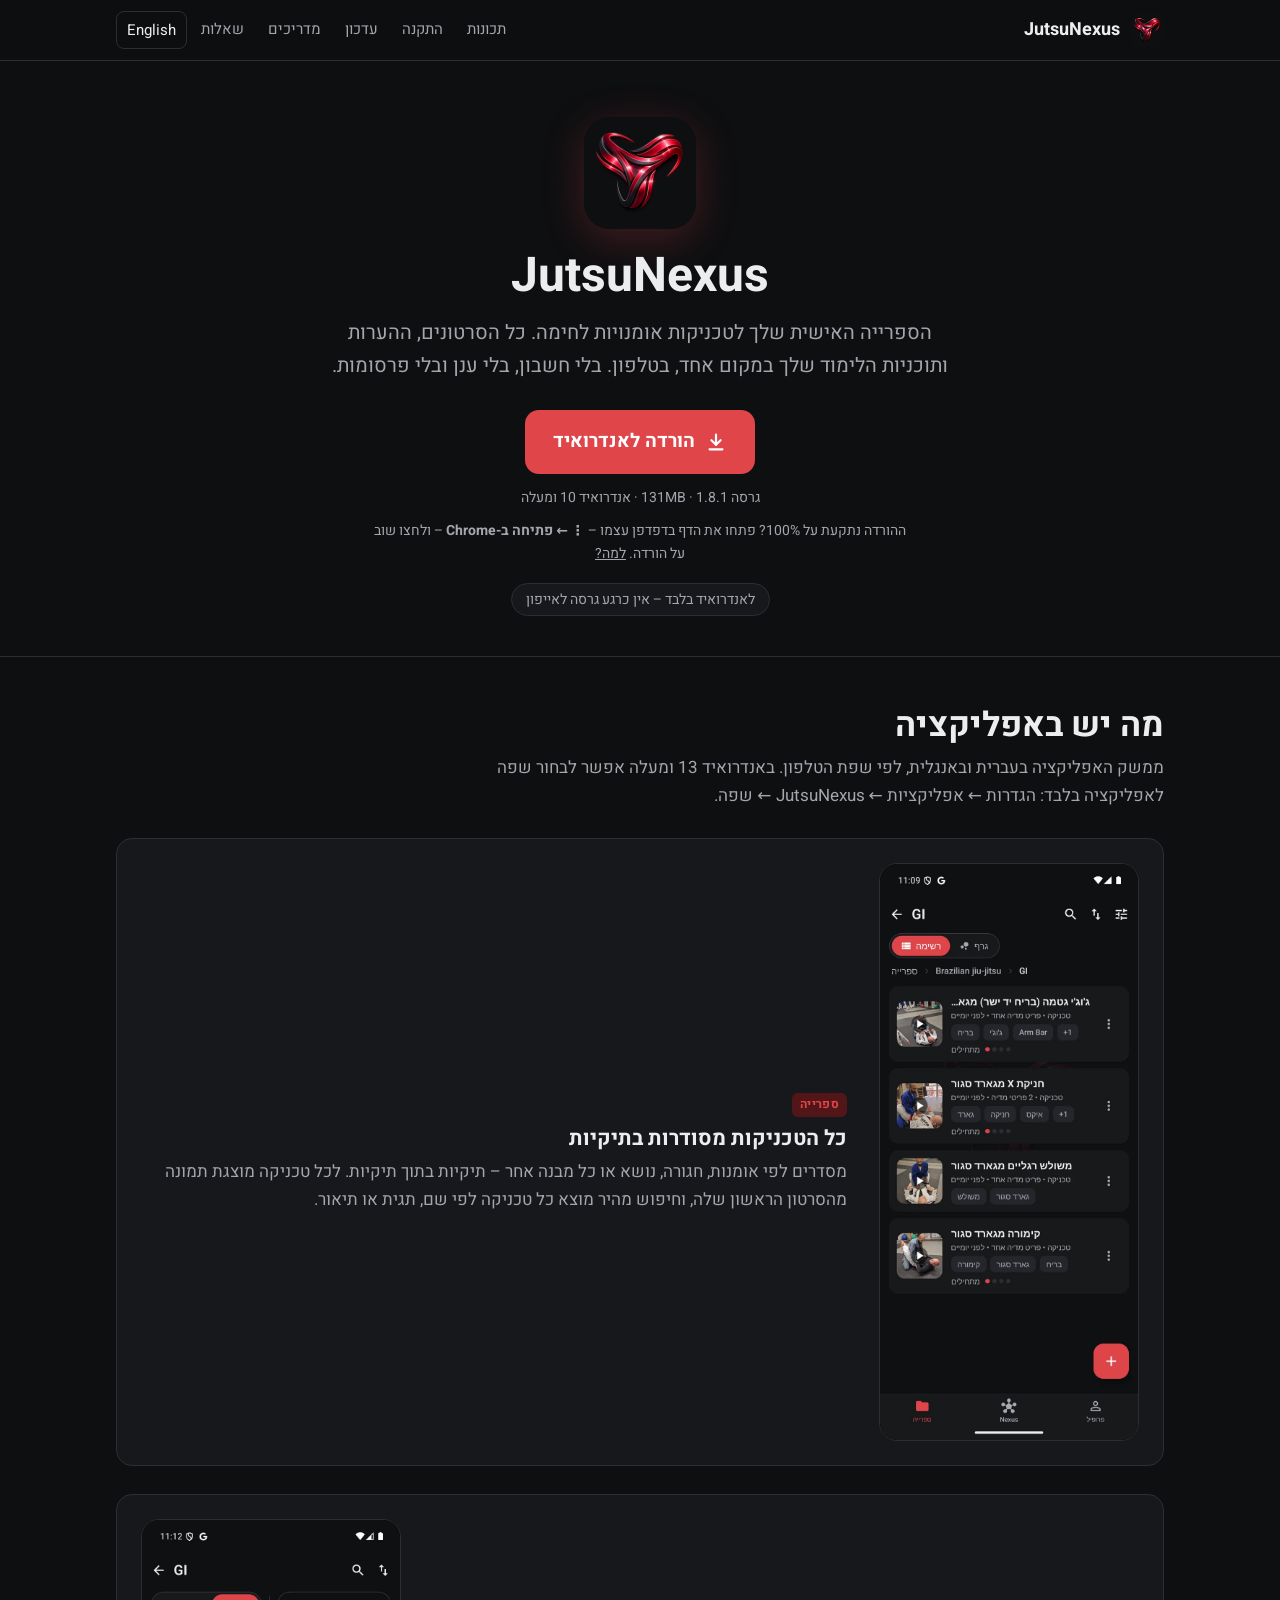
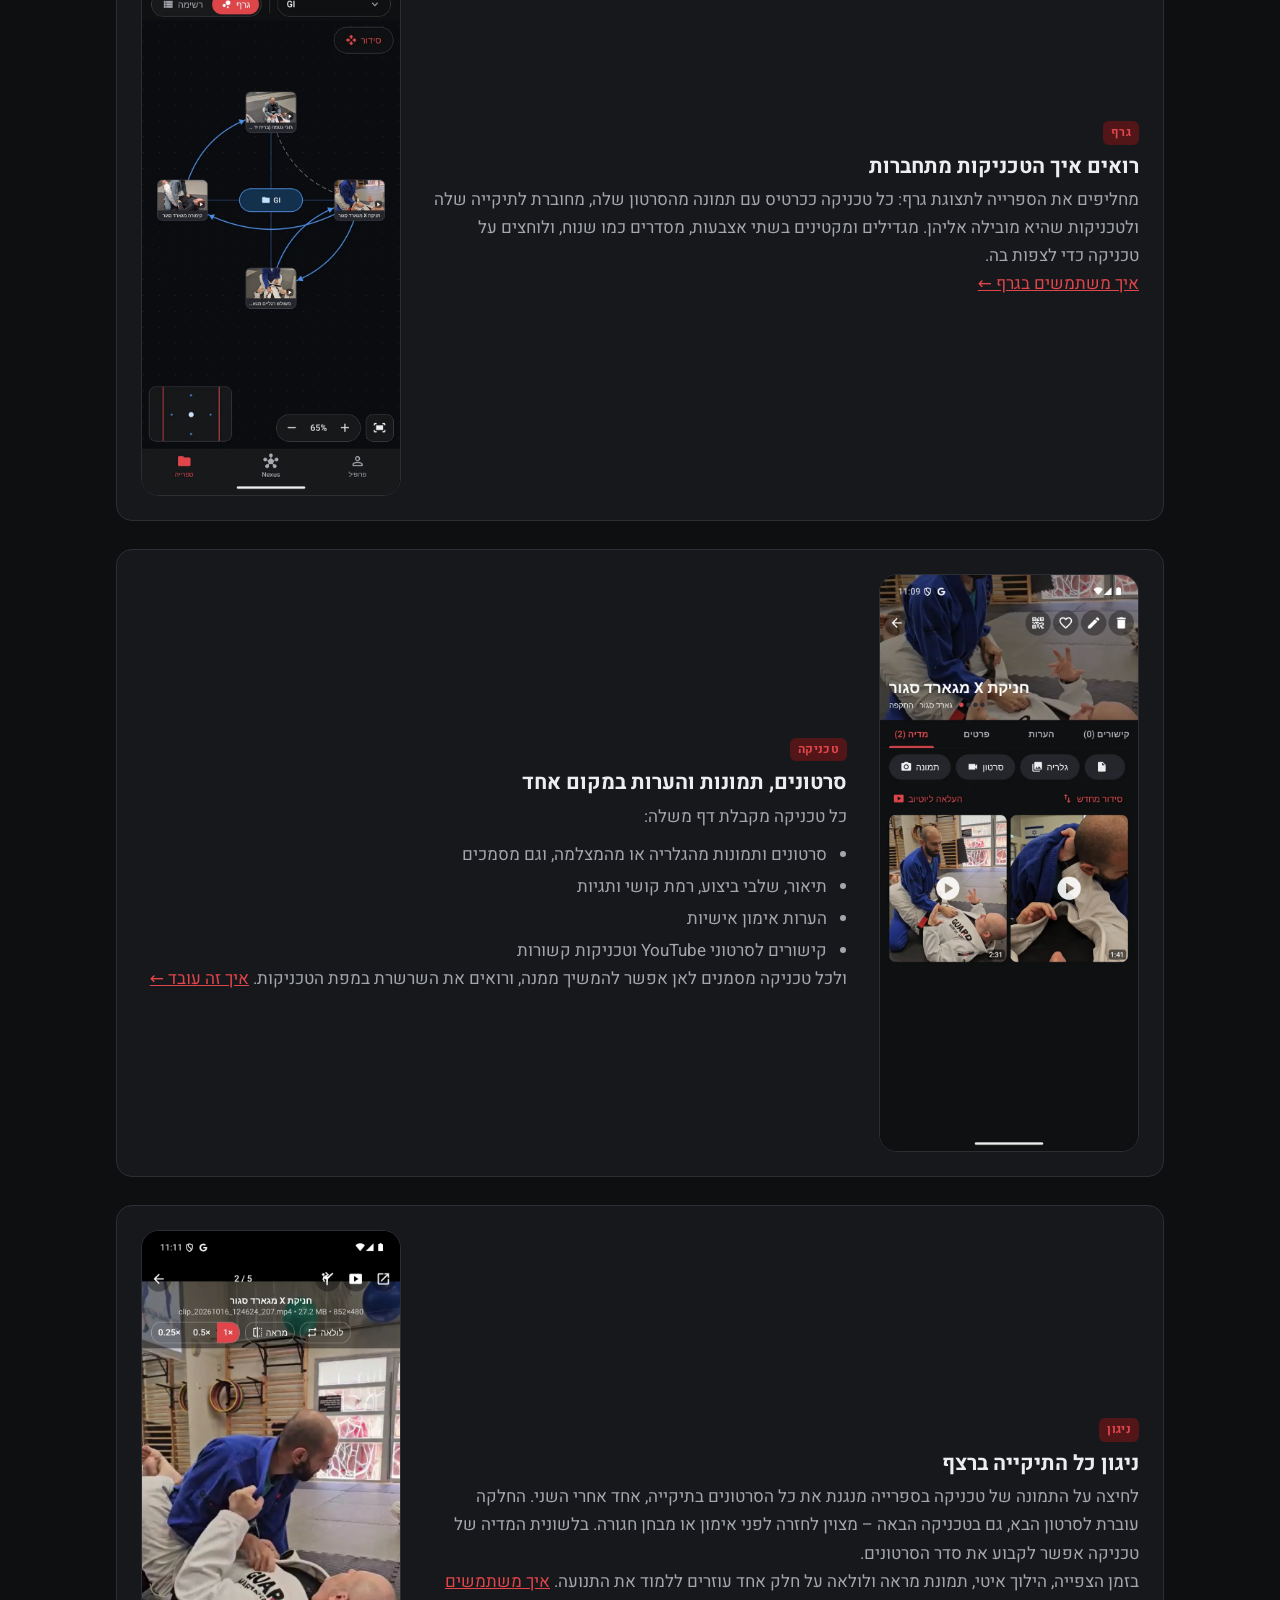
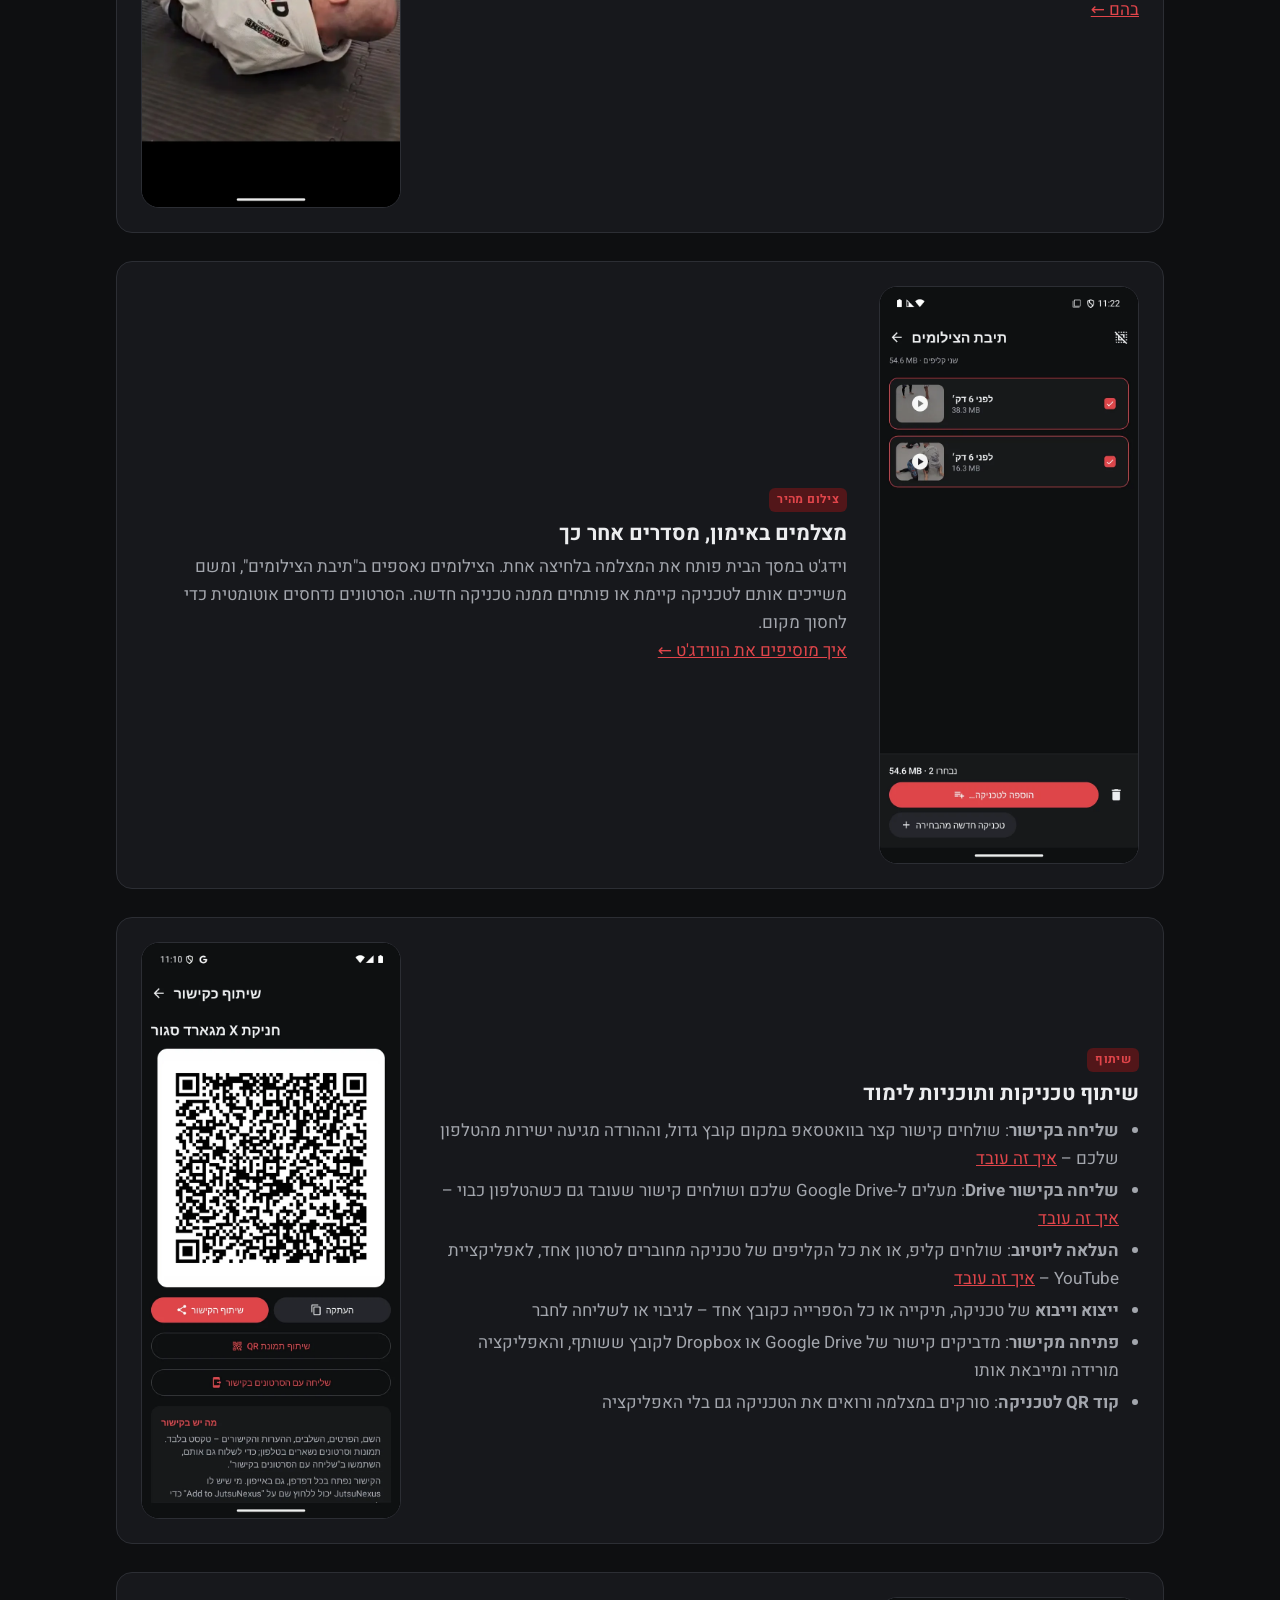
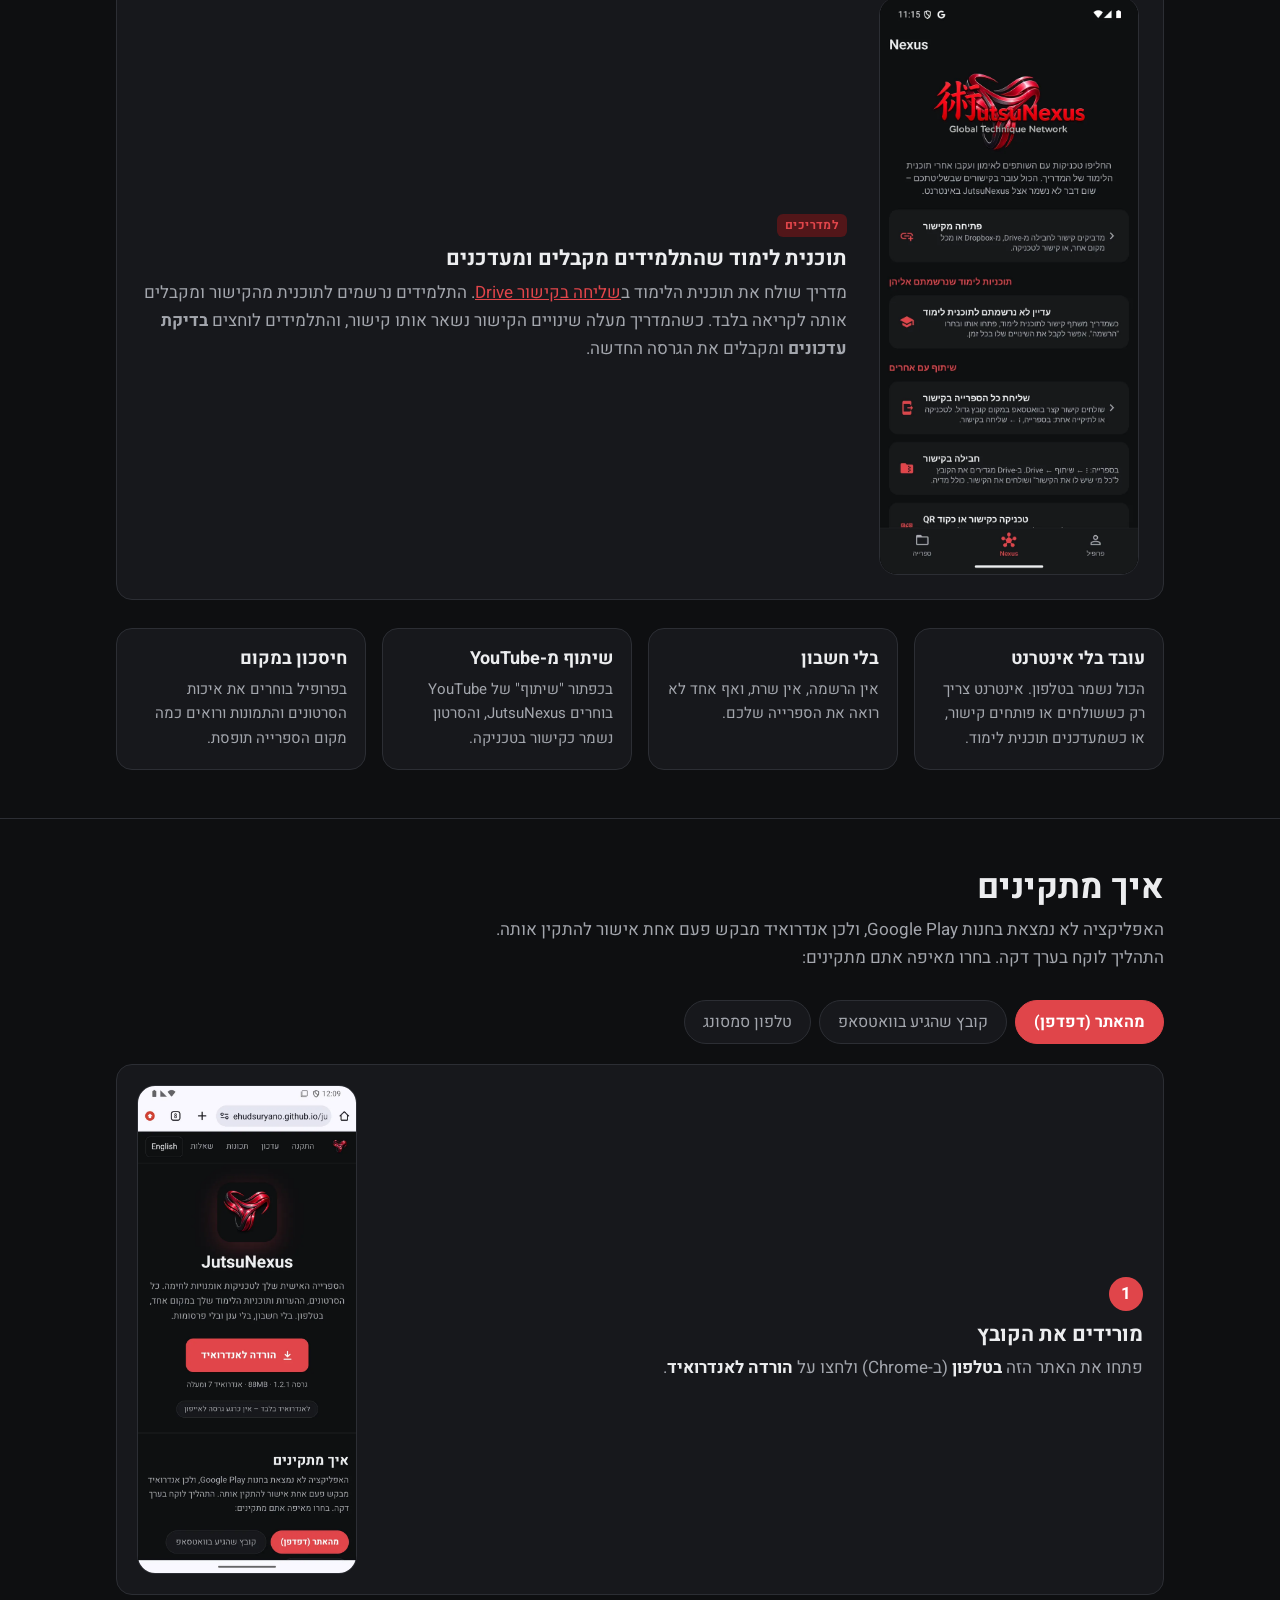
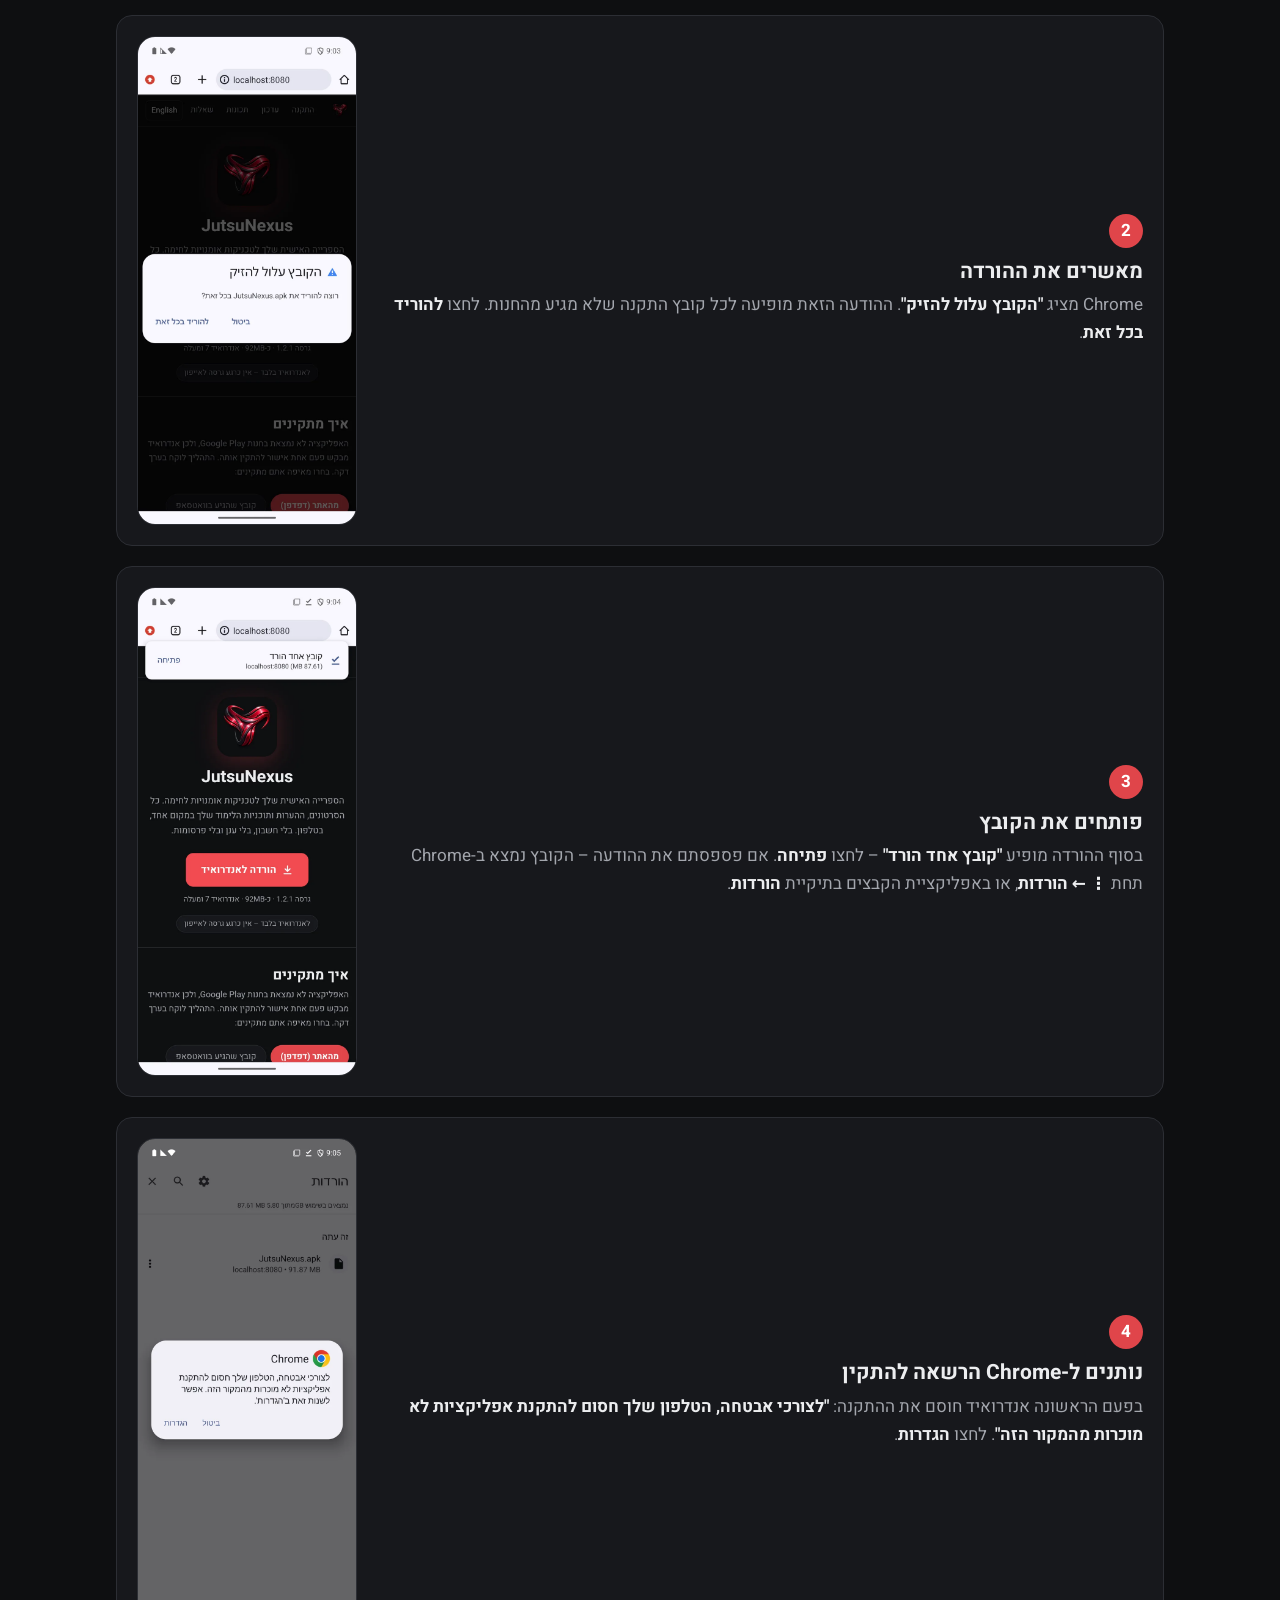
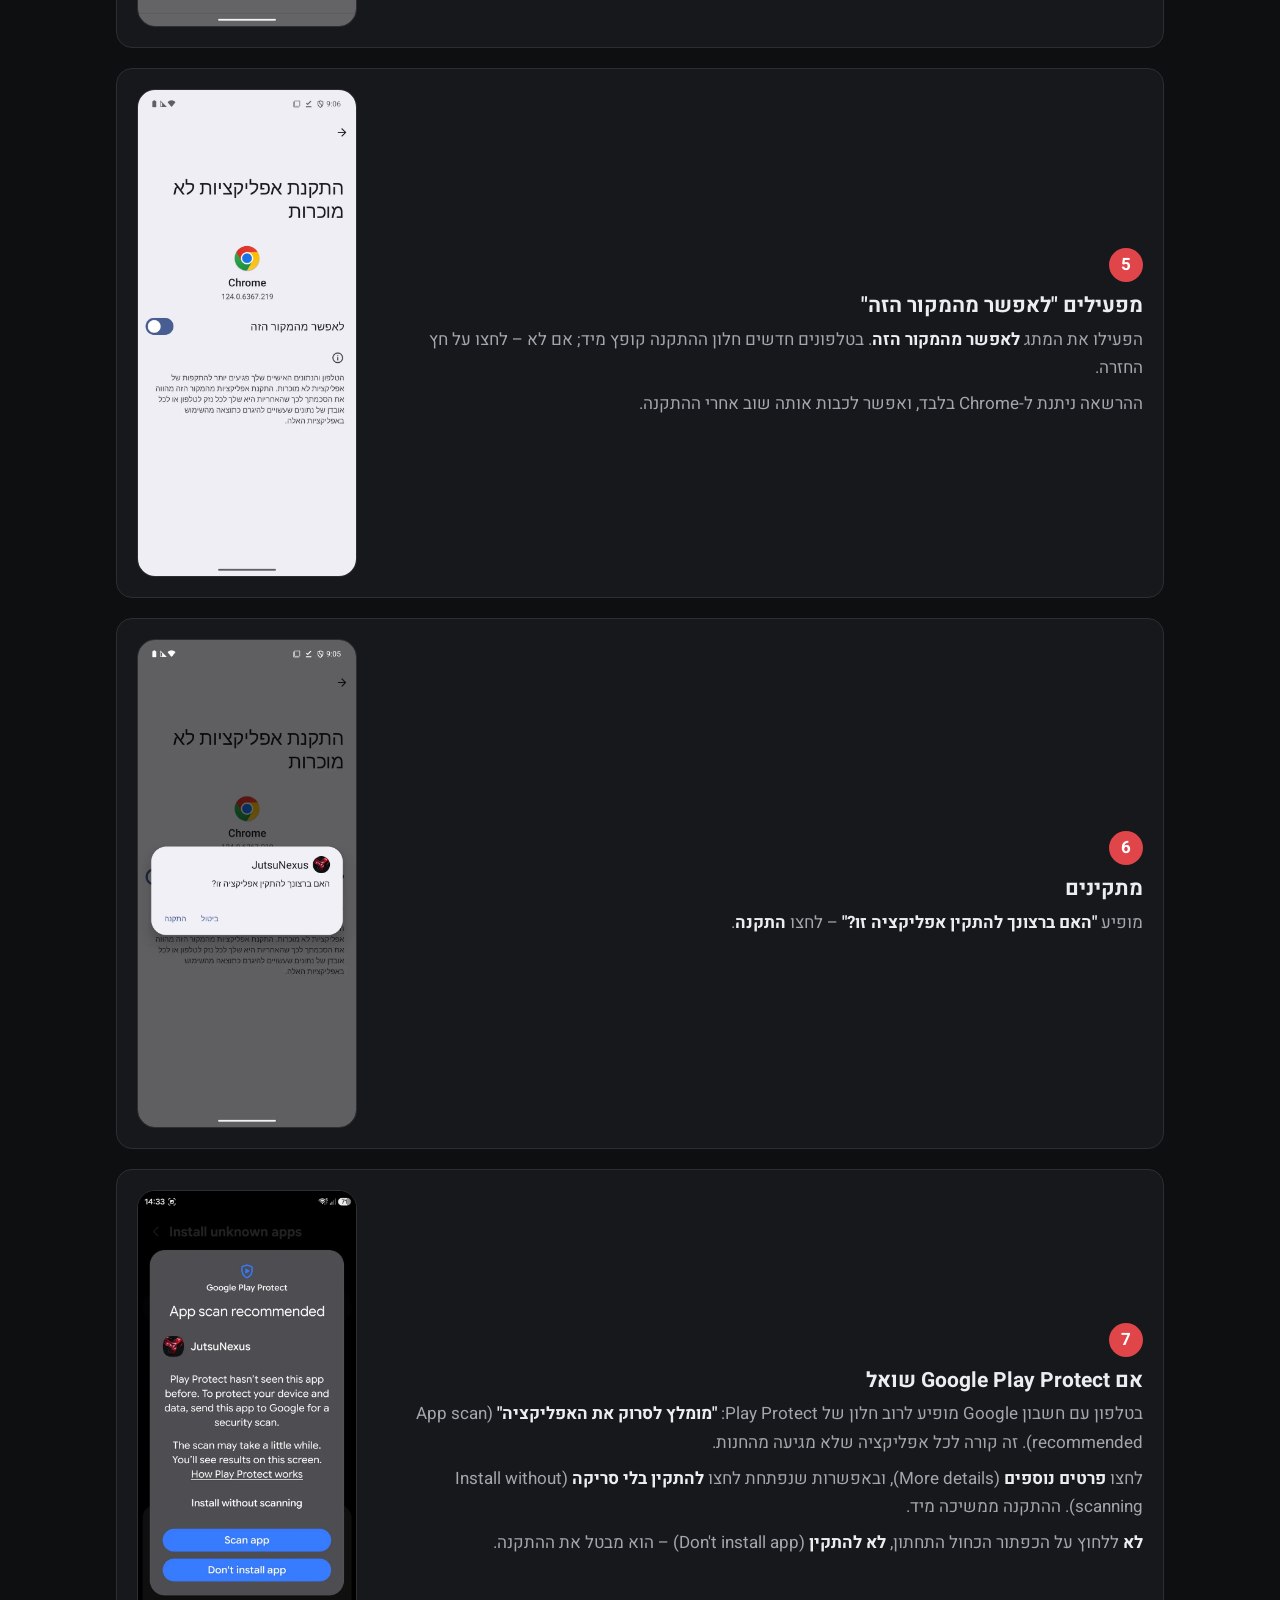
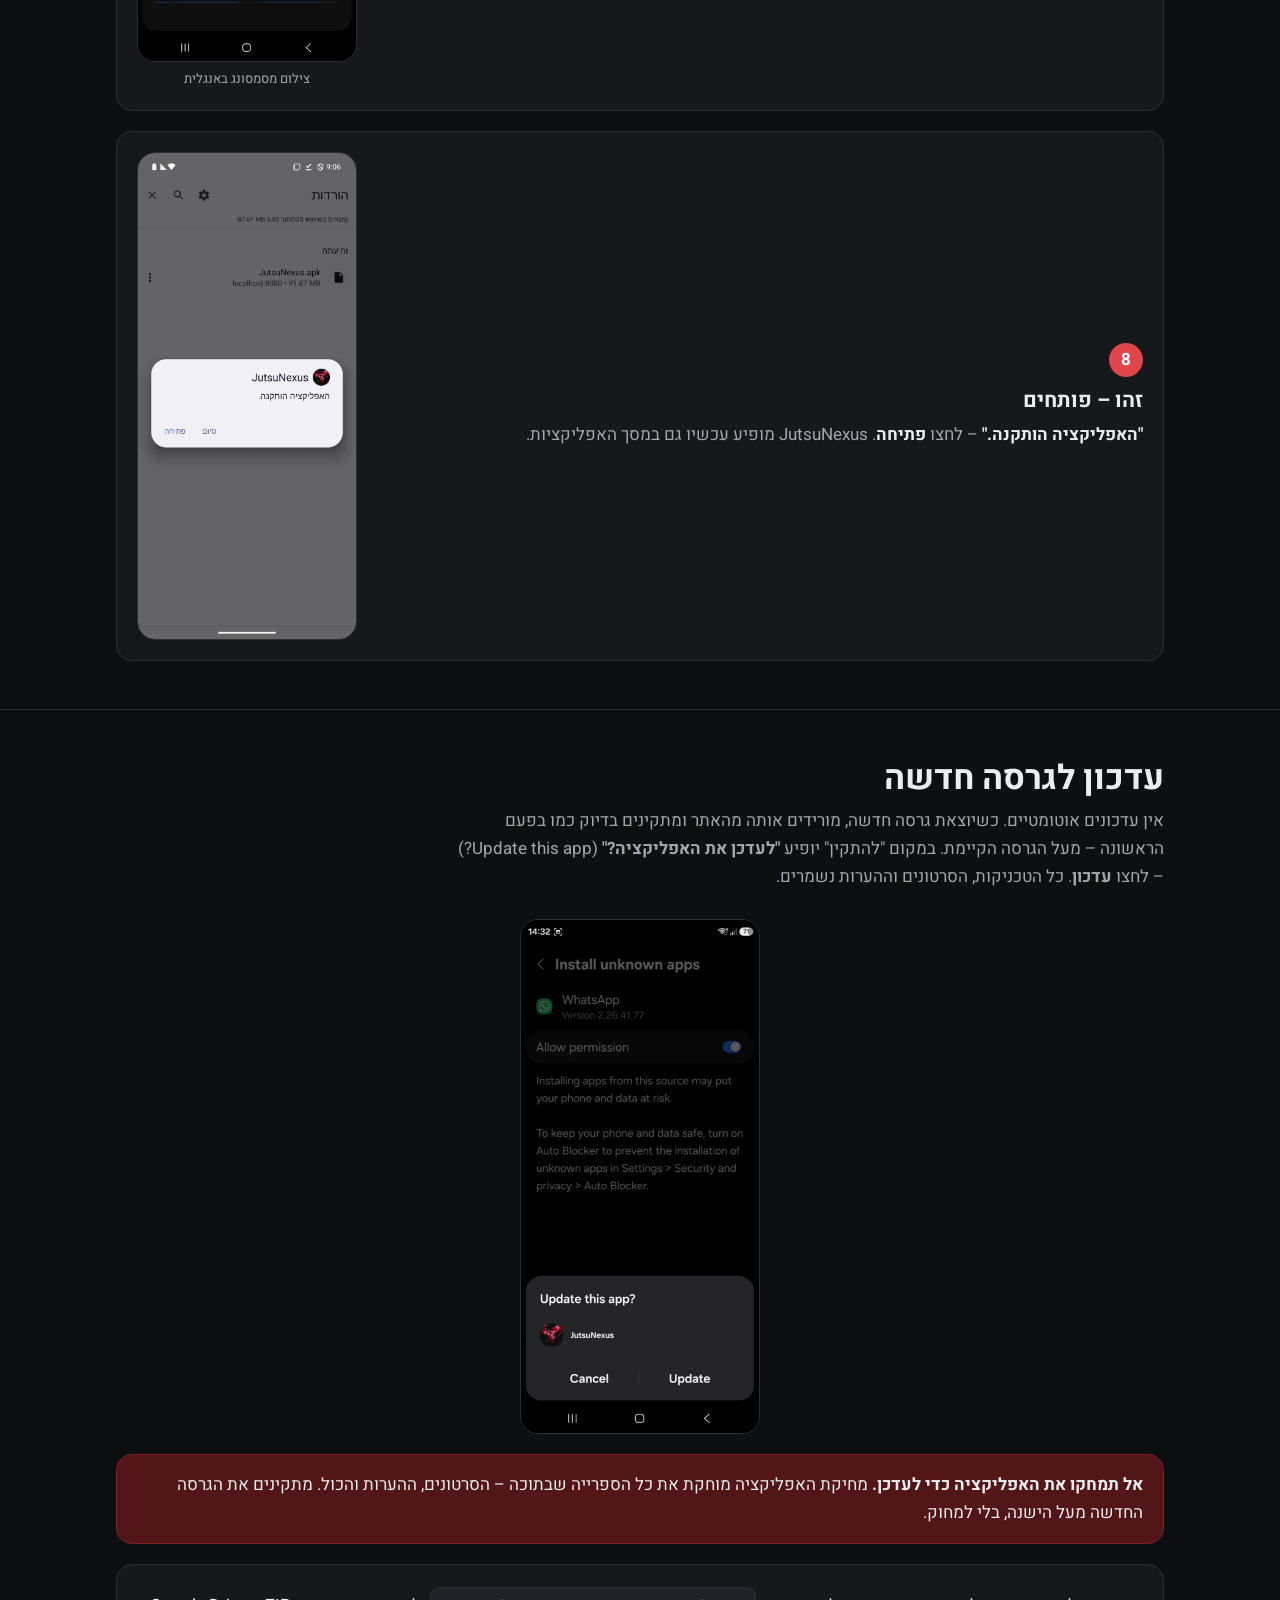
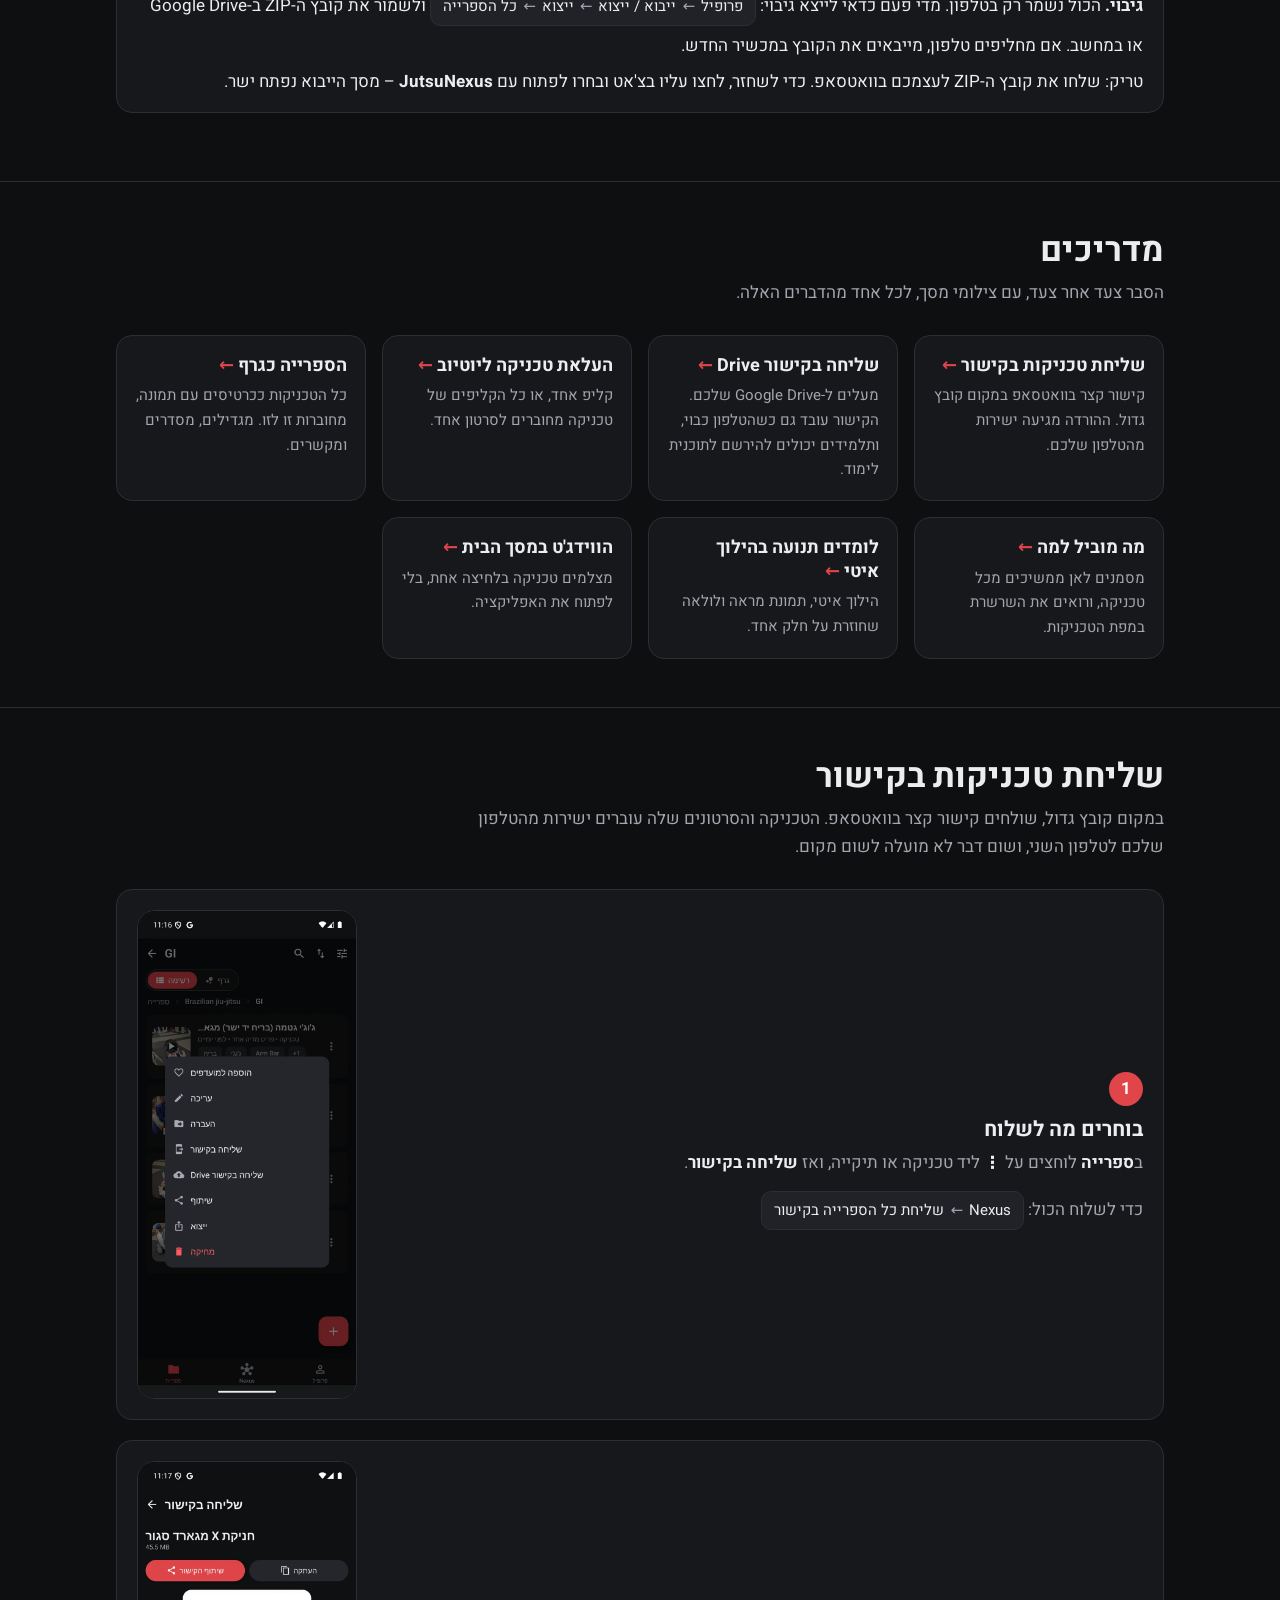
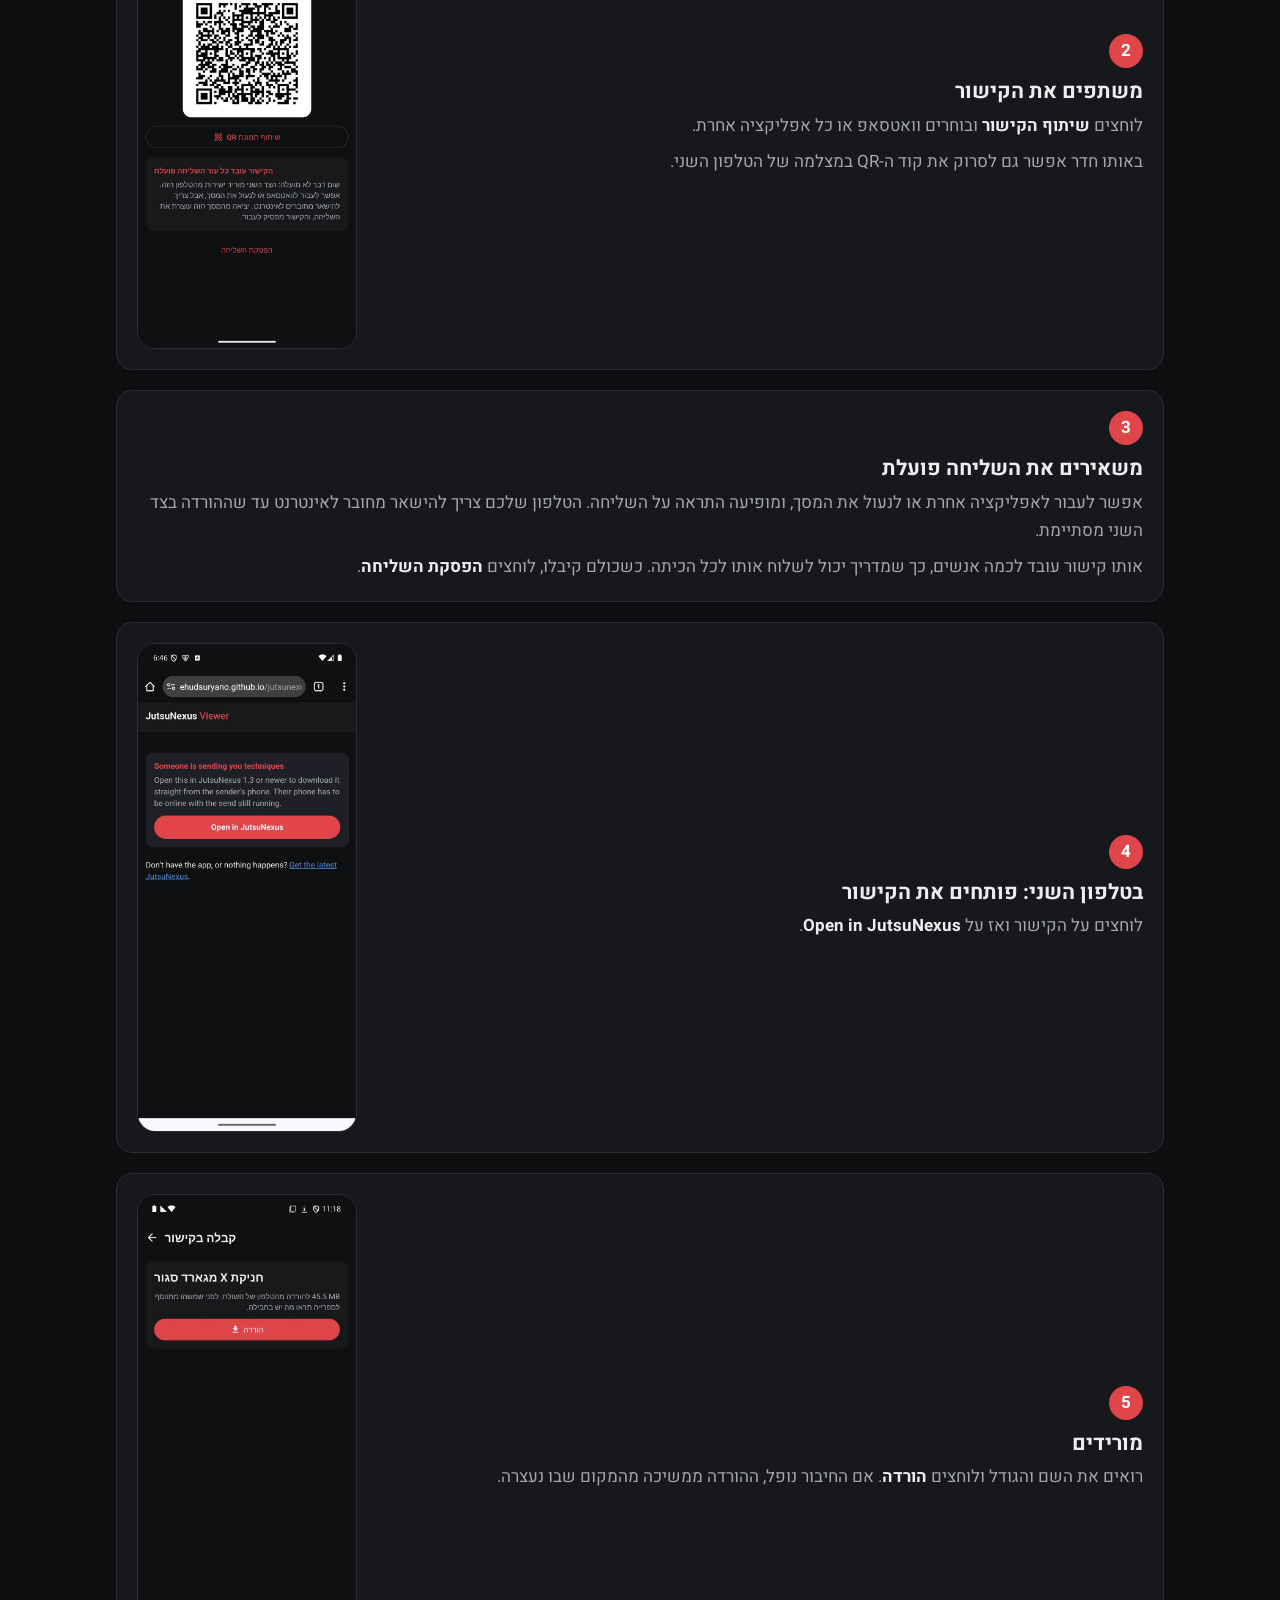
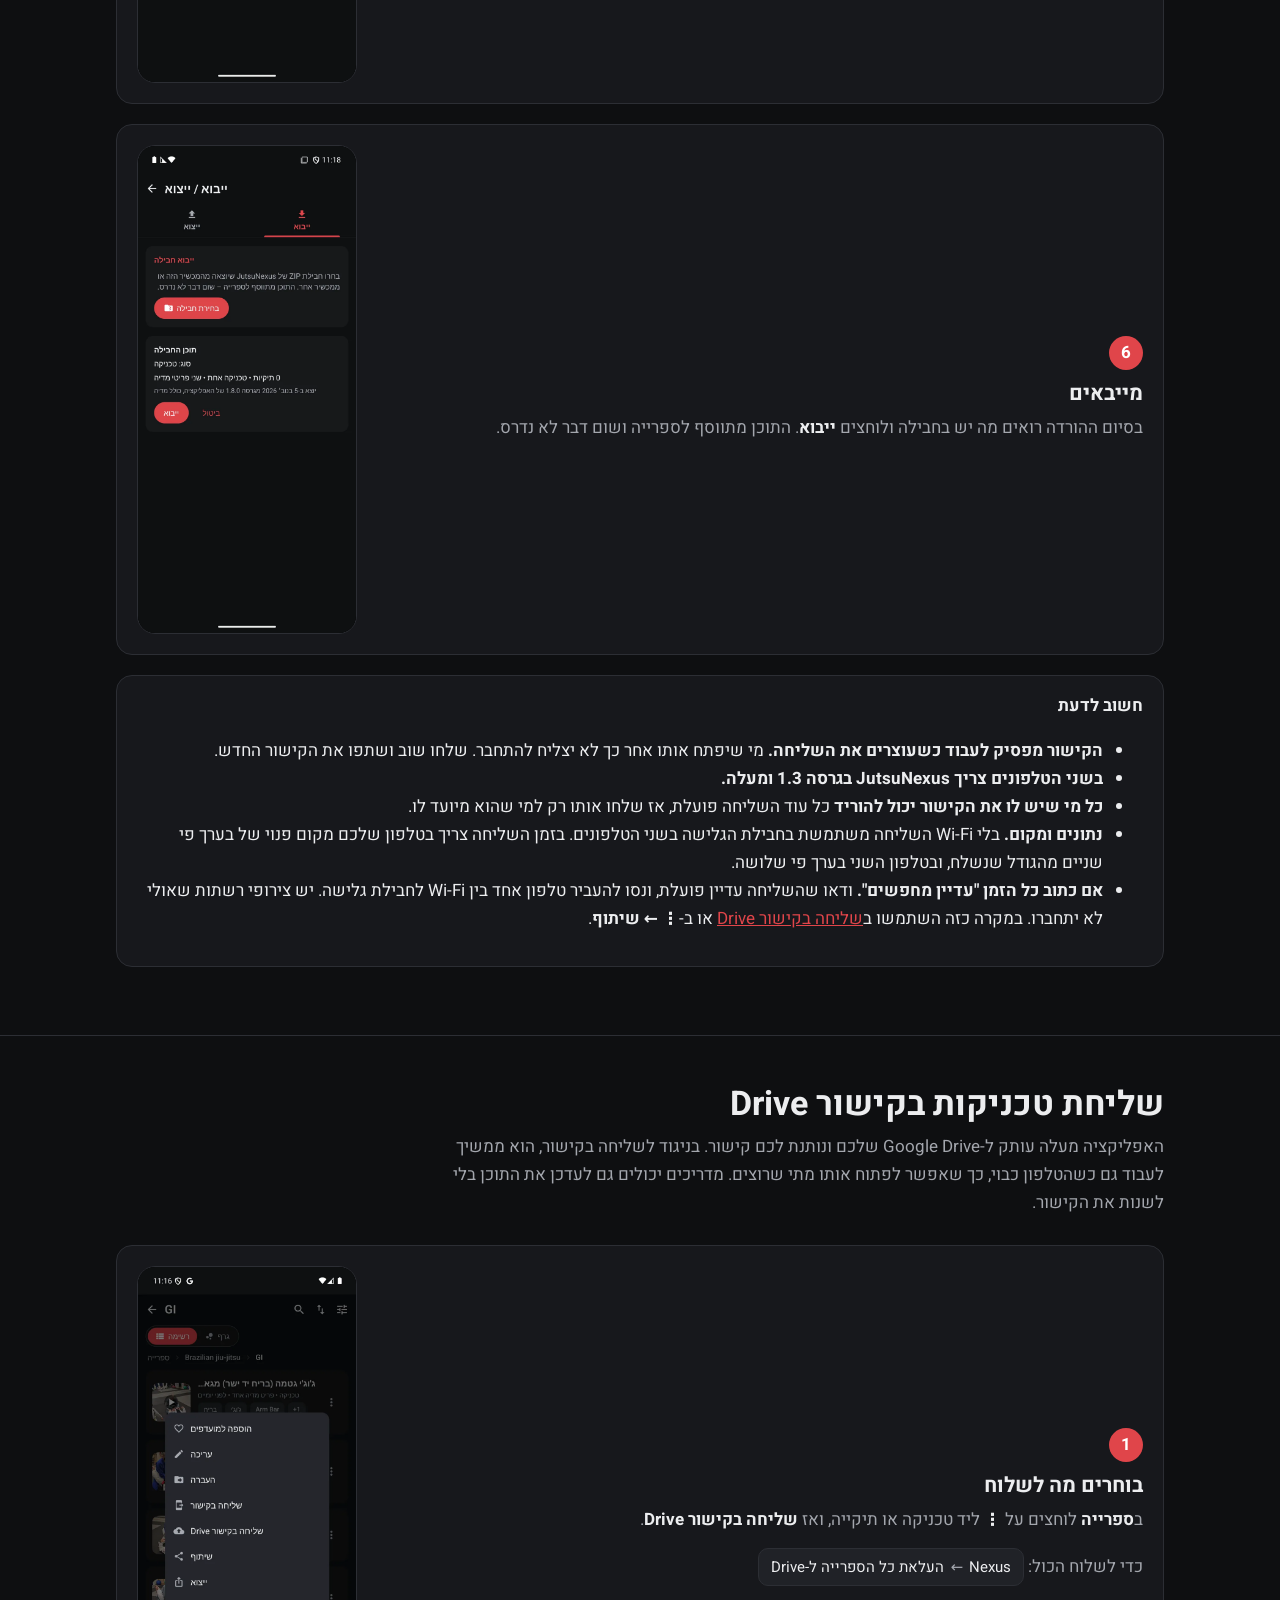
==== index.html @ 5aa94999 "Site: help for downloads stuck at 100% (in-app browser tabs) Opened inside another app, Chrome and B" ====
<!doctype html>
<html lang="he" dir="rtl">
<head>
<meta charset="utf-8">
<meta name="viewport" content="width=device-width, initial-scale=1">
<title>JutsuNexus – הורדה והתקנה</title>
<meta name="description" content="JutsuNexus – הספרייה האישית שלך לטכניקות אומנויות לחימה. סרטונים, הערות ותוכניות לימוד בטלפון, בלי חשבון ובלי ענן. הורדה ומדריך התקנה לאנדרואיד.">
<meta property="og:title" content="JutsuNexus – ספריית הטכניקות שלך">
<meta property="og:description" content="סרטונים, הערות ותוכניות לימוד של אומנויות לחימה – בטלפון, בלי חשבון. הורדה לאנדרואיד.">
<meta property="og:image" content="https://ehudsuryano.github.io/jutsunexus-app/img/icon-256.png">
<meta property="og:locale" content="he_IL">
<link rel="icon" href="img/favicon.png">
<link rel="apple-touch-icon" href="img/apple-touch-icon.png">
<link rel="alternate" hreflang="en" href="https://ehudsuryano.github.io/jutsunexus-app/en/">
<link rel="preconnect" href="https://fonts.googleapis.com">
<link rel="preconnect" href="https://fonts.gstatic.com" crossorigin>
<link href="https://fonts.googleapis.com/css2?family=Heebo:wght@400;500;700;800&display=swap" rel="stylesheet">
<link rel="stylesheet" href="style.css">
</head>
<body>

<header class="topbar">
  <div class="wrap">
    <a class="brand" href="#top"><img src="img/icon-256.png" alt=""><span>JutsuNexus</span></a>
    <nav class="nav">
      <a href="#features">תכונות</a>
      <a href="#install">התקנה</a>
      <a href="#update">עדכון</a>
      <a href="#guides">מדריכים</a>
      <a href="#faq">שאלות</a>
      <a class="lang" href="en/" hreflang="en" lang="en">English</a>
    </nav>
  </div>
</header>

<main id="top">

<div class="wrap hero">
  <img class="icon" src="img/icon-256.png" alt="הסמל של JutsuNexus">
  <h1>JutsuNexus</h1>
  <p class="lead">הספרייה האישית שלך לטכניקות אומנויות לחימה. כל הסרטונים, ההערות ותוכניות הלימוד שלך במקום אחד, בטלפון. בלי חשבון, בלי ענן ובלי פרסומות.</p>
  <a class="btn" id="download" href="https://github.com/ehudsuryano/jutsunexus-app/releases/latest/download/JutsuNexus.apk">
    <svg viewBox="0 0 24 24" fill="none" stroke="currentColor" stroke-width="2.4" stroke-linecap="round" stroke-linejoin="round" aria-hidden="true"><path d="M12 4v11"/><path d="m7 10 5 5 5-5"/><path d="M5 20h14"/></svg>
    הורדה לאנדרואיד
  </a>
  <div class="meta"><span>גרסה 1.8.1</span><span>131MB</span><span>אנדרואיד 10 ומעלה</span></div>
  <p class="dl-tip">ההורדה נתקעת על 100%? פתחו את הדף בדפדפן עצמו – <b>⋮ ← פתיחה ב-Chrome</b> – ולחצו שוב על הורדה. <a href="#download-stuck">למה?</a></p>
  <div class="android-only">לאנדרואיד בלבד – אין כרגע גרסה לאייפון</div>
</div>

<!-- ============ FEATURES ============ -->
<section id="features">
  <div class="wrap">
    <h2>מה יש באפליקציה</h2>
    <p class="section-lead">ממשק האפליקציה בעברית ובאנגלית, לפי שפת הטלפון. באנדרואיד 13 ומעלה אפשר לבחור שפה לאפליקציה בלבד: הגדרות ← אפליקציות ← JutsuNexus ← שפה.</p>

    <div class="features">
      <article class="feature">
        <div class="shot"><img src="img/features/he/library.webp" alt="מסך הספרייה" loading="lazy"></div>
        <div>
          <span class="tag">ספרייה</span>
          <h3>כל הטכניקות מסודרות בתיקיות</h3>
          <p>מסדרים לפי אומנות, חגורה, נושא או כל מבנה אחר – תיקיות בתוך תיקיות. לכל טכניקה מוצגת תמונה מהסרטון הראשון שלה, וחיפוש מהיר מוצא כל טכניקה לפי שם, תגית או תיאור.</p>
        </div>
      </article>

      <article class="feature">
        <div class="shot"><img src="img/graph/he/01-graph.webp" alt="הספרייה בתצוגת גרף" loading="lazy"></div>
        <div>
          <span class="tag">גרף</span>
          <h3>רואים איך הטכניקות מתחברות</h3>
          <p>מחליפים את הספרייה לתצוגת גרף: כל טכניקה ככרטיס עם תמונה מהסרטון שלה, מחוברת לתיקייה שלה ולטכניקות שהיא מובילה אליהן. מגדילים ומקטינים בשתי אצבעות, מסדרים כמו שנוח, ולוחצים על טכניקה כדי לצפות בה.</p>
          <p><a href="#graph">איך משתמשים בגרף ←</a></p>
        </div>
      </article>

      <article class="feature">
        <div class="shot"><img src="img/features/he/technique.webp" alt="מסך טכניקה" loading="lazy"></div>
        <div>
          <span class="tag">טכניקה</span>
          <h3>סרטונים, תמונות והערות במקום אחד</h3>
          <p>כל טכניקה מקבלת דף משלה:</p>
          <ul>
            <li>סרטונים ותמונות מהגלריה או מהמצלמה, וגם מסמכים</li>
            <li>תיאור, שלבי ביצוע, רמת קושי ותגיות</li>
            <li>הערות אימון אישיות</li>
            <li>קישורים לסרטוני YouTube וטכניקות קשורות</li>
          </ul>
          <p>ולכל טכניקה מסמנים לאן אפשר להמשיך ממנה, ורואים את השרשרת במפת הטכניקות. <a href="#map">איך זה עובד ←</a></p>
        </div>
      </article>

      <article class="feature">
        <div class="shot"><img src="img/features/he/playlist.webp" alt="ניגון רצוף של סרטונים" loading="lazy"></div>
        <div>
          <span class="tag">ניגון</span>
          <h3>ניגון כל התיקייה ברצף</h3>
          <p>לחיצה על התמונה של טכניקה בספרייה מנגנת את כל הסרטונים בתיקייה, אחד אחרי השני. החלקה עוברת לסרטון הבא, גם בטכניקה הבאה – מצוין לחזרה לפני אימון או מבחן חגורה. בלשונית המדיה של טכניקה אפשר לקבוע את סדר הסרטונים.</p>
          <p>בזמן הצפייה, הילוך איטי, תמונת מראה ולולאה על חלק אחד עוזרים ללמוד את התנועה. <a href="#study">איך משתמשים בהם ←</a></p>
        </div>
      </article>

      <article class="feature">
        <div class="shot"><img src="img/features/he/capture.webp" alt="תיבת הצילומים המהירים" loading="lazy"></div>
        <div>
          <span class="tag">צילום מהיר</span>
          <h3>מצלמים באימון, מסדרים אחר כך</h3>
          <p>וידג'ט במסך הבית פותח את המצלמה בלחיצה אחת. הצילומים נאספים ב"תיבת הצילומים", ומשם משייכים אותם לטכניקה קיימת או פותחים ממנה טכניקה חדשה. הסרטונים נדחסים אוטומטית כדי לחסוך מקום.</p>
          <p><a href="#widget">איך מוסיפים את הווידג'ט ←</a></p>
        </div>
      </article>

      <article class="feature">
        <div class="shot"><img src="img/features/he/qr.webp" alt="קוד QR של טכניקה" loading="lazy"></div>
        <div>
          <span class="tag">שיתוף</span>
          <h3>שיתוף טכניקות ותוכניות לימוד</h3>
          <ul>
            <li><b>שליחה בקישור</b>: שולחים קישור קצר בוואטסאפ במקום קובץ גדול, וההורדה מגיעה ישירות מהטלפון שלכם – <a href="#send">איך זה עובד</a></li>
            <li><b>שליחה בקישור Drive</b>: מעלים ל-Google Drive שלכם ושולחים קישור שעובד גם כשהטלפון כבוי – <a href="#drive">איך זה עובד</a></li>
            <li><b>העלאה ליוטיוב</b>: שולחים קליפ, או את כל הקליפים של טכניקה מחוברים לסרטון אחד, לאפליקציית YouTube – <a href="#youtube">איך זה עובד</a></li>
            <li><b>ייצוא וייבוא</b> של טכניקה, תיקייה או כל הספרייה כקובץ אחד – לגיבוי או לשליחה לחבר</li>
            <li><b>פתיחה מקישור</b>: מדביקים קישור של Google Drive או Dropbox לקובץ ששותף, והאפליקציה מורידה ומייבאת אותו</li>
            <li><b>קוד QR לטכניקה</b>: סורקים במצלמה ורואים את הטכניקה גם בלי האפליקציה</li>
          </ul>
        </div>
      </article>

      <article class="feature">
        <div class="shot"><img src="img/features/he/nexus.webp" alt="מסך Nexus – קישורים ותוכניות לימוד" loading="lazy"></div>
        <div>
          <span class="tag">למדריכים</span>
          <h3>תוכנית לימוד שהתלמידים מקבלים ומעדכנים</h3>
          <p>מדריך שולח את תוכנית הלימוד ב<a href="#drive">שליחה בקישור Drive</a>. התלמידים נרשמים לתוכנית מהקישור ומקבלים אותה לקריאה בלבד. כשהמדריך מעלה שינויים הקישור נשאר אותו קישור, והתלמידים לוחצים <b>בדיקת עדכונים</b> ומקבלים את הגרסה החדשה.</p>
        </div>
      </article>
    </div>

    <div class="mini-grid">
      <div class="mini"><h3>עובד בלי אינטרנט</h3><p>הכול נשמר בטלפון. אינטרנט צריך רק כששולחים או פותחים קישור, או כשמעדכנים תוכנית לימוד.</p></div>
      <div class="mini"><h3>בלי חשבון</h3><p>אין הרשמה, אין שרת, ואף אחד לא רואה את הספרייה שלכם.</p></div>
      <div class="mini"><h3>שיתוף מ-YouTube</h3><p>בכפתור "שיתוף" של YouTube בוחרים JutsuNexus, והסרטון נשמר כקישור בטכניקה.</p></div>
      <div class="mini"><h3>חיסכון במקום</h3><p>בפרופיל בוחרים את איכות הסרטונים והתמונות ורואים כמה מקום הספרייה תופסת.</p></div>
    </div>
  </div>
</section>

<!-- ============ INSTALL ============ -->
<section id="install">
  <div class="wrap">
    <h2>איך מתקינים</h2>
    <p class="section-lead">האפליקציה לא נמצאת בחנות Google Play, ולכן אנדרואיד מבקש פעם אחת אישור להתקין אותה. התהליך לוקח בערך דקה. בחרו מאיפה אתם מתקינים:</p>

    <div class="tabs" role="tablist">
      <button role="tab" aria-selected="true" aria-controls="tab-browser" id="t-browser">מהאתר (דפדפן)</button>
      <button role="tab" aria-selected="false" aria-controls="tab-whatsapp" id="t-whatsapp">קובץ שהגיע בוואטסאפ</button>
      <button role="tab" aria-selected="false" aria-controls="tab-samsung" id="t-samsung">טלפון סמסונג</button>
    </div>

    <!-- browser -->
    <div class="tabpanel" id="tab-browser" role="tabpanel" aria-labelledby="t-browser">
      <ol class="steps">
        <li class="step">
          <div class="txt">
            <h3>מורידים את הקובץ</h3>
            <p>פתחו את האתר הזה <b>בטלפון</b> (ב-Chrome) ולחצו על <b>הורדה לאנדרואיד</b>.</p>
          </div>
          <div><div class="shot"><img src="img/install/01-site.webp" alt="האתר בטלפון עם כפתור ההורדה" loading="lazy"></div></div>
        </li>
        <li class="step">
          <div class="txt">
            <h3>מאשרים את ההורדה</h3>
            <p>Chrome מציג <b>"הקובץ עלול להזיק"</b>. ההודעה הזאת מופיעה לכל קובץ התקנה שלא מגיע מהחנות. לחצו <b>להוריד בכל זאת</b>.</p>
          </div>
          <div><div class="shot"><img src="img/install/02-download-warning.webp" alt="אזהרת ההורדה של Chrome" loading="lazy"></div></div>
        </li>
        <li class="step">
          <div class="txt">
            <h3>פותחים את הקובץ</h3>
            <p>בסוף ההורדה מופיע <b>"קובץ אחד הורד"</b> – לחצו <b>פתיחה</b>. אם פספסתם את ההודעה – הקובץ נמצא ב-Chrome תחת <b>⋮ ← הורדות</b>, או באפליקציית הקבצים בתיקיית <b>הורדות</b>.</p>
          </div>
          <div><div class="shot"><img src="img/install/03-open.webp" alt="ההורדה הסתיימה – פתיחה" loading="lazy"></div></div>
        </li>
        <li class="step">
          <div class="txt">
            <h3>נותנים ל-Chrome הרשאה להתקין</h3>
            <p>בפעם הראשונה אנדרואיד חוסם את ההתקנה: <b>"לצורכי אבטחה, הטלפון שלך חסום להתקנת אפליקציות לא מוכרות מהמקור הזה"</b>. לחצו <b>הגדרות</b>.</p>
          </div>
          <div><div class="shot"><img src="img/install/04-blocked.webp" alt="הודעת החסימה עם כפתור הגדרות" loading="lazy"></div></div>
        </li>
        <li class="step">
          <div class="txt">
            <h3>מפעילים "לאפשר מהמקור הזה"</h3>
            <p>הפעילו את המתג <b>לאפשר מהמקור הזה</b>. בטלפונים חדשים חלון ההתקנה קופץ מיד; אם לא – לחצו על חץ החזרה.</p>
            <p>ההרשאה ניתנת ל-Chrome בלבד, ואפשר לכבות אותה שוב אחרי ההתקנה.</p>
          </div>
          <div><div class="shot"><img src="img/install/05-allow.webp" alt="מתג התרה מהמקור הזה" loading="lazy"></div></div>
        </li>
        <li class="step">
          <div class="txt">
            <h3>מתקינים</h3>
            <p>מופיע <b>"האם ברצונך להתקין אפליקציה זו?"</b> – לחצו <b>התקנה</b>.</p>
          </div>
          <div><div class="shot"><img src="img/install/06-install.webp" alt="חלון ההתקנה" loading="lazy"></div></div>
        </li>
        <li class="step">
          <div class="txt">
            <h3>אם Google Play Protect שואל</h3>
            <p>בטלפון עם חשבון Google מופיע לרוב חלון של Play Protect: <b>"מומלץ לסרוק את האפליקציה"</b> (App scan recommended). זה קורה לכל אפליקציה שלא מגיעה מהחנות.</p>
            <p>לחצו <b>פרטים נוספים</b> (More details), ובאפשרות שנפתחת לחצו <b>להתקין בלי סריקה</b> (Install without scanning). ההתקנה ממשיכה מיד.</p>
            <p><b>לא</b> ללחוץ על הכפתור הכחול התחתון, <b>לא להתקין</b> (Don't install app) – הוא מבטל את ההתקנה.</p>
          </div>
          <div><div class="shot"><img src="img/install/s23/play-protect.webp" alt="חלון Play Protect עם אפשרויות הסריקה" loading="lazy"></div><div class="shot-note">צילום מסמסונג באנגלית</div></div>
        </li>
        <li class="step">
          <div class="txt">
            <h3>זהו – פותחים</h3>
            <p><b>"האפליקציה הותקנה."</b> – לחצו <b>פתיחה</b>. JutsuNexus מופיע עכשיו גם במסך האפליקציות.</p>
          </div>
          <div><div class="shot"><img src="img/install/08-done.webp" alt="האפליקציה הותקנה" loading="lazy"></div></div>
        </li>
      </ol>
    </div>

    <!-- whatsapp -->
    <div class="tabpanel" id="tab-whatsapp" role="tabpanel" aria-labelledby="t-whatsapp" hidden>
      <div class="callout">
        <p><strong>עדיף לשלוח קישור.</strong> אם אתם מעבירים את האפליקציה לחבר, שלחו לו בוואטסאפ את הקישור לאתר הזה ולא את הקובץ: הקישור תמיד מוריד את הגרסה העדכנית, והחבר מקבל גם את ההוראות. אחרי הלחיצה על הקישור ממשיכים לפי הלשונית <a href="#install" data-tab="t-browser">מהאתר</a>.</p>
      </div>
      <p class="shot-note" style="text-align:start">הצילומים בלשונית הזו מטלפון סמסונג שמוגדר לאנגלית. בטלפון בעברית הכפתורים נמצאים באותו מקום.</p>
      <ol class="steps">
        <li class="step">
          <div class="txt">
            <h3>לוחצים על הקובץ בצ'אט</h3>
            <p>הקובץ מגיע כמסמך ששמו מתחיל ב-<b>JutsuNexus</b> ונגמר ב-<b>.apk</b>. אם יש לידו חץ הורדה, לחצו עליו קודם ולחכו שההורדה תסתיים. אחר כך לחצו על הקובץ עצמו.</p>
          </div>
          <div><div class="shot"><img src="img/install/s23/wa-01-chat.webp" alt="קובץ ההתקנה בצ'אט בוואטסאפ" loading="lazy"></div></div>
        </li>
        <li class="step">
          <div class="txt">
            <h3>מאשרים את האזהרה של וואטסאפ</h3>
            <p>וואטסאפ מציג <b>"הקובץ הזה עלול להזיק"</b> (This file may be harmful). הכפתור הירוק הגדול הוא <b>ביטול</b> – לא אותו. לחצו על <b>פתיחת הקובץ</b> (Open file) שמתחתיו.</p>
          </div>
          <div><div class="shot"><img src="img/install/s23/wa-02-harmful.webp" alt="אזהרת וואטסאפ עם הכפתור לפתיחת הקובץ" loading="lazy"></div></div>
        </li>
        <li class="step">
          <div class="txt">
            <h3>נותנים לוואטסאפ הרשאה להתקין</h3>
            <p>בפעם הראשונה הטלפון חוסם את ההתקנה: <b>"נדרשת הרשאה"</b> (Permission required) עבור WhatsApp. לחצו <b>הגדרות</b> (Settings).</p>
          </div>
          <div><div class="shot"><img src="img/install/s23/wa-03-permission.webp" alt="הודעת החסימה עם כפתור הגדרות" loading="lazy"></div></div>
        </li>
        <li class="step">
          <div class="txt">
            <h3>מפעילים את ההרשאה</h3>
            <p>במסך <b>התקנת אפליקציות לא ידועות</b> (Install unknown apps) של WhatsApp הפעילו את המתג (בסמסונג: Allow permission, בטלפונים אחרים: לאפשר מהמקור הזה). חלון ההתקנה קופץ מיד.</p>
          </div>
          <div><div class="shot"><img src="img/install/s23/wa-04-allow.webp" alt="מתג ההרשאה של וואטסאפ" loading="lazy"></div></div>
        </li>
        <li class="step">
          <div class="txt">
            <h3>מתקינים</h3>
            <p>מופיע <b>"להתקין את האפליקציה?"</b> (Install this app?) – לחצו <b>התקנה</b> (Install). אם Play Protect שואל – <b>פרטים נוספים ← להתקין בלי סריקה</b>, כמו בשלב 7 בלשונית <a href="#install" data-tab="t-browser">מהאתר</a>.</p>
          </div>
          <div><div class="shot"><img src="img/install/s23/wa-05-install.webp" alt="חלון ההתקנה" loading="lazy"></div></div>
        </li>
        <li class="step">
          <div class="txt">
            <h3>זהו – פותחים</h3>
            <p><b>"האפליקציה הותקנה"</b> (App installed) – לחצו <b>פתיחה</b> (Open).</p>
            <p>אם וואטסאפ אומר שאין אפשרות לפתוח את הקובץ: פתחו את אפליקציית <b>הקבצים</b> (ובסמסונג: <b>הקבצים שלי</b>), חפשו את הקובץ של JutsuNexus ולחצו עליו. במקרה הזה ההרשאה תתבקש עבור אפליקציית הקבצים במקום עבור וואטסאפ.</p>
          </div>
          <div><div class="shot"><img src="img/install/s23/wa-06-done.webp" alt="האפליקציה הותקנה" loading="lazy"></div></div>
        </li>
      </ol>
      <div class="callout">
        <p><strong>אחרי ההתקנה</strong> כדאי לכבות שוב את ההרשאה של וואטסאפ, כדי שקבצים שמגיעים בצ'אטים אחרים לא יוכלו להתקין אפליקציות. הדרך: <span class="path">הגדרות <i>←</i> אפליקציות <i>←</i> גישה מיוחדת <i>←</i> התקנת אפליקציות לא מוכרות <i>←</i> WhatsApp</span></p>
      </div>
    </div>

    <!-- samsung -->
    <div class="tabpanel" id="tab-samsung" role="tabpanel" aria-labelledby="t-samsung" hidden>
      <div class="callout warn">
        <p><strong>בטלפוני סמסונג חדשים ההתקנה נחסמת לגמרי</strong> בגלל תכונה בשם <b>חוסם אוטומטי</b> (Auto Blocker). היא מופעלת כברירת מחדל במכשירים שיצאו עם One UI 6.1.1 ומעלה (למשל סדרת S24 ומכשירים חדשים יותר). אם ניסיתם להתקין ושום דבר לא קרה, או שהופיעה הודעה שההתקנה נחסמה – זו הסיבה.</p>
      </div>
      <ol class="steps">
        <li class="step">
          <div class="txt">
            <h3>מוצאים את החוסם האוטומטי</h3>
            <p><span class="path">הגדרות <i>←</i> אבטחה ופרטיות</span> (Security and privacy). גוללים למטה עד <b>חוסם אוטומטי</b> (Auto Blocker). אפשר לכבות אותו ישירות מהמתג שלידו.</p>
          </div>
          <div><div class="shot"><img src="img/install/s23/samsung-01-security.webp" alt="מסך אבטחה ופרטיות עם החוסם האוטומטי" loading="lazy"></div><div class="shot-note">צילום מסמסונג באנגלית</div></div>
        </li>
        <li class="step">
          <div class="txt">
            <h3>מכבים אותו</h3>
            <p>במסך של החוסם האוטומטי המתג העליון צריך להיות על <b>כבוי</b> (Off). הטלפון יבקש טביעת אצבע או קוד. בגרסאות חדשות של One UI אפשר לבחור לכבות לזמן מוגבל, והחוסם יחזור לפעול לבד אחרי ההתקנה.</p>
          </div>
          <div><div class="shot"><img src="img/install/s23/samsung-02-autoblocker.webp" alt="מסך החוסם האוטומטי כבוי" loading="lazy"></div><div class="shot-note">צילום מסמסונג באנגלית</div></div>
        </li>
        <li class="step no-shot">
          <div class="txt">
            <h3>ממשיכים כרגיל</h3>
            <p>מכאן ההתקנה זהה ללשונית <a href="#install" data-tab="t-browser">מהאתר</a> או <a href="#install" data-tab="t-whatsapp">וואטסאפ</a>. בסמסונג, הדפדפן המובנה הוא <b>Samsung Internet</b>, והקבצים נמצאים באפליקציה <b>הקבצים שלי</b> בתיקיה <b>הורדות</b>.</p>
            <p>הדרך לרשימת ההרשאות בסמסונג: <span class="path">הגדרות <i>←</i> אפליקציות <i>←</i> ⋮ (למעלה) <i>←</i> גישה מיוחדת <i>←</i> התקנת אפליקציות לא ידועות</span></p>
          </div>
        </li>
        <li class="step no-shot">
          <div class="txt">
            <h3>מחזירים את החוסם (מומלץ)</h3>
            <p>אחרי ההתקנה אפשר להפעיל שוב את החוסם האוטומטי. האפליקציה תמשיך לעבוד. כדי להתקין עדכון בעתיד צריך לכבות אותו שוב לרגע.</p>
          </div>
        </li>
      </ol>
      <p class="shot-note" style="text-align:start">שמות התפריטים בסמסונג משתנים מעט בין גרסאות One UI.</p>
    </div>
  </div>
</section>

<!-- ============ UPDATE ============ -->
<section id="update">
  <div class="wrap">
    <h2>עדכון לגרסה חדשה</h2>
    <p class="section-lead">אין עדכונים אוטומטיים. כשיוצאת גרסה חדשה, מורידים אותה מהאתר ומתקינים בדיוק כמו בפעם הראשונה – מעל הגרסה הקיימת. במקום "להתקין" יופיע <b>"לעדכן את האפליקציה?"</b> (Update this app?) – לחצו <b>עדכון</b>. כל הטכניקות, הסרטונים וההערות נשמרים.</p>
    <div class="shot update-shot"><img src="img/install/s23/update-dialog.webp" alt="חלון עדכון האפליקציה" loading="lazy"></div>
    <div class="callout danger">
      <p><strong>אל תמחקו את האפליקציה כדי לעדכן.</strong> מחיקת האפליקציה מוחקת את כל הספרייה שבתוכה – הסרטונים, ההערות והכול. מתקינים את הגרסה החדשה מעל הישנה, בלי למחוק.</p>
    </div>
    <div class="callout">
      <p><strong>גיבוי.</strong> הכול נשמר רק בטלפון. מדי פעם כדאי לייצא גיבוי: <span class="path">פרופיל <i>←</i> ייבוא / ייצוא <i>←</i> ייצוא <i>←</i> כל הספרייה</span> ולשמור את קובץ ה-ZIP ב-Google Drive או במחשב. אם מחליפים טלפון, מייבאים את הקובץ במכשיר החדש.</p>
      <p>טריק: שלחו את קובץ ה-ZIP לעצמכם בוואטסאפ. כדי לשחזר, לחצו עליו בצ'אט ובחרו לפתוח עם <b>JutsuNexus</b> – מסך הייבוא נפתח ישר.</p>
    </div>
  </div>
</section>

<!-- ============ GUIDES ============ -->
<section id="guides">
  <div class="wrap">
    <h2>מדריכים</h2>
    <p class="section-lead">הסבר צעד אחר צעד, עם צילומי מסך, לכל אחד מהדברים האלה.</p>
    <div class="mini-grid">
      <a class="mini guide" href="#send"><h3>שליחת טכניקות בקישור&nbsp;<span aria-hidden="true">←</span></h3><p>קישור קצר בוואטסאפ במקום קובץ גדול. ההורדה מגיעה ישירות מהטלפון שלכם.</p></a>
      <a class="mini guide" href="#drive"><h3>שליחה בקישור Drive&nbsp;<span aria-hidden="true">←</span></h3><p>מעלים ל-Google Drive שלכם. הקישור עובד גם כשהטלפון כבוי, ותלמידים יכולים להירשם לתוכנית לימוד.</p></a>
      <a class="mini guide" href="#youtube"><h3>העלאת טכניקה ליוטיוב&nbsp;<span aria-hidden="true">←</span></h3><p>קליפ אחד, או כל הקליפים של טכניקה מחוברים לסרטון אחד.</p></a>
      <a class="mini guide" href="#graph"><h3>הספרייה כגרף&nbsp;<span aria-hidden="true">←</span></h3><p>כל הטכניקות ככרטיסים עם תמונה, מחוברות זו לזו. מגדילים, מסדרים ומקשרים.</p></a>
      <a class="mini guide" href="#map"><h3>מה מוביל למה&nbsp;<span aria-hidden="true">←</span></h3><p>מסמנים לאן ממשיכים מכל טכניקה, ורואים את השרשרת במפת הטכניקות.</p></a>
      <a class="mini guide" href="#study"><h3>לומדים תנועה בהילוך איטי&nbsp;<span aria-hidden="true">←</span></h3><p>הילוך איטי, תמונת מראה ולולאה שחוזרת על חלק אחד.</p></a>
      <a class="mini guide" href="#widget"><h3>הווידג'ט במסך הבית&nbsp;<span aria-hidden="true">←</span></h3><p>מצלמים טכניקה בלחיצה אחת, בלי לפתוח את האפליקציה.</p></a>
    </div>
  </div>
</section>

<!-- ============ SEND BY LINK ============ -->
<section id="send">
  <div class="wrap">
    <h2>שליחת טכניקות בקישור</h2>
    <p class="section-lead">במקום קובץ גדול, שולחים קישור קצר בוואטסאפ. הטכניקה והסרטונים שלה עוברים ישירות מהטלפון שלכם לטלפון השני, ושום דבר לא מועלה לשום מקום.</p>
    <ol class="steps">
      <li class="step">
        <div class="txt">
          <h3>בוחרים מה לשלוח</h3>
          <p>ב<b>ספרייה</b> לוחצים על <b>⋮</b> ליד טכניקה או תיקייה, ואז <b>שליחה בקישור</b>.</p>
          <p>כדי לשלוח הכול: <span class="path">Nexus <i>←</i> שליחת כל הספרייה בקישור</span></p>
        </div>
        <div><div class="shot"><img src="img/send/he/01-menu.webp" alt="התפריט עם האפשרות שליחה בקישור" loading="lazy"></div></div>
      </li>
      <li class="step">
        <div class="txt">
          <h3>משתפים את הקישור</h3>
          <p>לוחצים <b>שיתוף הקישור</b> ובוחרים וואטסאפ או כל אפליקציה אחרת.</p>
          <p>באותו חדר אפשר גם לסרוק את קוד ה-QR במצלמה של הטלפון השני.</p>
        </div>
        <div><div class="shot"><img src="img/send/he/02-send.webp" alt="מסך השליחה עם הקישור וקוד ה-QR" loading="lazy"></div></div>
      </li>
      <li class="step no-shot">
        <div class="txt">
          <h3>משאירים את השליחה פועלת</h3>
          <p>אפשר לעבור לאפליקציה אחרת או לנעול את המסך, ומופיעה התראה על השליחה. הטלפון שלכם צריך להישאר מחובר לאינטרנט עד שההורדה בצד השני מסתיימת.</p>
          <p>אותו קישור עובד לכמה אנשים, כך שמדריך יכול לשלוח אותו לכל הכיתה. כשכולם קיבלו, לוחצים <b>הפסקת השליחה</b>.</p>
        </div>
      </li>
      <li class="step">
        <div class="txt">
          <h3>בטלפון השני: פותחים את הקישור</h3>
          <p>לוחצים על הקישור ואז על <b>Open in JutsuNexus</b>.</p>
        </div>
        <div><div class="shot"><img src="img/send/03-page.webp" alt="הדף שנפתח מהקישור" loading="lazy"></div></div>
      </li>
      <li class="step">
        <div class="txt">
          <h3>מורידים</h3>
          <p>רואים את השם והגודל ולוחצים <b>הורדה</b>. אם החיבור נופל, ההורדה ממשיכה מהמקום שבו נעצרה.</p>
        </div>
        <div><div class="shot"><img src="img/send/he/04-offer.webp" alt="מסך ההורדה עם השם והגודל" loading="lazy"></div></div>
      </li>
      <li class="step">
        <div class="txt">
          <h3>מייבאים</h3>
          <p>בסיום ההורדה רואים מה יש בחבילה ולוחצים <b>ייבוא</b>. התוכן מתווסף לספרייה ושום דבר לא נדרס.</p>
        </div>
        <div><div class="shot"><img src="img/send/he/05-import.webp" alt="תצוגה מקדימה של הייבוא" loading="lazy"></div></div>
      </li>
    </ol>
    <div class="callout">
      <p><strong>חשוב לדעת</strong></p>
      <ul>
        <li><b>הקישור מפסיק לעבוד כשעוצרים את השליחה.</b> מי שיפתח אותו אחר כך לא יצליח להתחבר. שלחו שוב ושתפו את הקישור החדש.</li>
        <li><b>בשני הטלפונים צריך JutsuNexus בגרסה 1.3 ומעלה.</b></li>
        <li><b>כל מי שיש לו את הקישור יכול להוריד</b> כל עוד השליחה פועלת, אז שלחו אותו רק למי שהוא מיועד לו.</li>
        <li><b>נתונים ומקום.</b> בלי Wi-Fi השליחה משתמשת בחבילת הגלישה בשני הטלפונים. בזמן השליחה צריך בטלפון שלכם מקום פנוי של בערך פי שניים מהגודל שנשלח, ובטלפון השני בערך פי שלושה.</li>
        <li><b>אם כתוב כל הזמן "עדיין מחפשים".</b> ודאו שהשליחה עדיין פועלת, ונסו להעביר טלפון אחד בין Wi-Fi לחבילת גלישה. יש צירופי רשתות שאולי לא יתחברו. במקרה כזה השתמשו ב<a href="#drive">שליחה בקישור Drive</a> או ב-<b>⋮ ← שיתוף</b>.</li>
      </ul>
    </div>
  </div>
</section>

<!-- ============ SEND BY DRIVE LINK ============ -->
<section id="drive">
  <div class="wrap">
    <h2>שליחת טכניקות בקישור Drive</h2>
    <p class="section-lead">האפליקציה מעלה עותק ל-Google Drive שלכם ונותנת לכם קישור. בניגוד לשליחה בקישור, הוא ממשיך לעבוד גם כשהטלפון כבוי, כך שאפשר לפתוח אותו מתי שרוצים. מדריכים יכולים גם לעדכן את התוכן בלי לשנות את הקישור.</p>
    <ol class="steps">
      <li class="step">
        <div class="txt">
          <h3>בוחרים מה לשלוח</h3>
          <p>ב<b>ספרייה</b> לוחצים על <b>⋮</b> ליד טכניקה או תיקייה, ואז <b>שליחה בקישור Drive</b>.</p>
          <p>כדי לשלוח הכול: <span class="path">Nexus <i>←</i> העלאת כל הספרייה ל-Drive</span></p>
        </div>
        <div><div class="shot"><img src="img/drive/he/01-menu.webp" alt="התפריט עם האפשרות שליחה בקישור Drive" loading="lazy"></div></div>
      </li>
      <li class="step">
        <div class="txt">
          <h3>מעלים</h3>
          <p>לוחצים <b>העלאה וקבלת קישור</b>. בפעם הראשונה נכנסים עם חשבון Google ומאשרים גישה. <b>אם Google מציג תיבת סימון עבור Drive, סמנו אותה</b>, אחרת ההעלאה לא תתחיל.</p>
          <p>האפליקציה רואה רק קבצים שהיא עצמה יצרה ב-Drive, לא את השאר. השאירו את המסך פתוח עד שההעלאה מסתיימת.</p>
        </div>
        <div><div class="shot"><img src="img/drive/he/02-upload.webp" alt="מסך השליחה לפני ההעלאה" loading="lazy"></div></div>
      </li>
      <li class="step">
        <div class="txt">
          <h3>משתפים את הקישור</h3>
          <p>לוחצים <b>שיתוף הקישור</b> ובוחרים וואטסאפ או כל אפליקציה אחרת. באותו חדר אפשר גם לסרוק את קוד ה-QR במצלמה של הטלפון השני. מכאן הטלפון שלכם לא צריך להיות דלוק.</p>
        </div>
        <div><div class="shot"><img src="img/drive/he/03-link.webp" alt="הקישור, קוד ה-QR וכפתורי העדכון" loading="lazy"></div></div>
      </li>
      <li class="step">
        <div class="txt">
          <h3>בטלפון השני: פותחים את הקישור</h3>
          <p>לוחצים על הקישור ואז על <b>Open in JutsuNexus</b>. כדי לקבל לא צריך חשבון Google.</p>
        </div>
        <div><div class="shot"><img src="img/drive/04-page.webp" alt="הדף שנפתח מהקישור" loading="lazy"></div></div>
      </li>
      <li class="step">
        <div class="txt">
          <h3>מייבאים או נרשמים</h3>
          <p><b>ייבוא חד-פעמי</b> מוסיף עותק לספרייה, אחרי שמראה מה יש בחבילה. <b>הרשמה</b> מוסיף אותה לקריאה בלבד, ו-<b>בדיקת עדכונים</b> בלשונית Nexus מביא את השינויים שלכם.</p>
        </div>
        <div><div class="shot"><img src="img/drive/he/05-open.webp" alt="הכפתורים ייבוא חד-פעמי והרשמה" loading="lazy"></div></div>
      </li>
      <li class="step no-shot">
        <div class="txt">
          <h3>מעדכנים או עוצרים</h3>
          <p>שיניתם משהו? פתחו שוב את <b>שליחה בקישור Drive</b> ולחצו <b>העלאת השינויים האחרונים</b>. הקישור נשאר אותו קישור.</p>
          <p><b>הפסקת השיתוף</b> מוחק את הקובץ מה-Drive ומבטל את הקישור לכולם. מה שבספרייה שלכם נשאר. ההעלאות שלכם מופיעות גם בלשונית <b>Nexus</b>.</p>
        </div>
      </li>
    </ol>
    <div class="callout">
      <p><strong>חשוב לדעת</strong></p>
      <ul>
        <li><b>במה לבחור.</b> בשליחה בקישור שום דבר לא מועלה, אבל הטלפון שלכם צריך להישאר מחובר עד שההורדה מסתיימת. בקישור Drive צריך קודם להעלות וזה תופס מקום ב-Drive, אבל הוא עובד בכל זמן.</li>
        <li><b>בשני הטלפונים צריך JutsuNexus בגרסה 1.4 ומעלה.</b></li>
        <li><b>כל מי שיש לו את הקישור יכול להוריד</b> עד שתעצרו את השיתוף, אז שלחו אותו רק למי שהוא מיועד לו.</li>
        <li><b>מקום.</b> הקובץ תופס מקום ב-Drive שלכם, שבו Google נותן 15GB בחינם. בזמן הכנת ההעלאה צריך גם בטלפון מקום פנוי של בערך פי שניים מהגודל שנשלח.</li>
        <li><b>קבצים עמוסים.</b> Google עלול להגביל זמנית הורדות של קובץ שאנשים רבים מורידים בבת אחת.</li>
        <li><a href="privacy.html">מדיניות פרטיות</a></li>
      </ul>
    </div>
  </div>
</section>

<!-- ============ SHARE TO YOUTUBE ============ -->
<section id="youtube">
  <div class="wrap">
    <h2>העלאת טכניקה ליוטיוב</h2>
    <p class="section-lead">האפליקציה מעבירה את הסרטון לאפליקציית YouTube שלכם, ושם מעלים אותו מהחשבון שלכם. אפשר לשלוח קליפ אחד, או לחבר את כל הקליפים של הטכניקה לסרטון אחד. לא צריך להתחבר ל-JutsuNexus עם חשבון.</p>
    <ol class="steps">
      <li class="step">
        <div class="txt">
          <h3>פותחים את הטכניקה</h3>
          <p>בלשונית <b>מדיה</b> של הטכניקה לוחצים <b>העלאה ליוטיוב</b>.</p>
          <p>אפשר גם מתוך צפייה בסרטון: הכפתור עם סמל יוטיוב בראש המסך שולח את הסרטון הזה.</p>
        </div>
        <div><div class="shot"><img src="img/youtube/he/01-media.webp" alt="הכפתור העלאה ליוטיוב בלשונית מדיה" loading="lazy"></div></div>
      </li>
      <li class="step">
        <div class="txt">
          <h3>בוחרים: הכול או קליפ אחד</h3>
          <p><b>חיבור הקליפים לסרטון אחד</b> מחבר את כל הקליפים לסרטון אחד, לפי הסדר בלשונית מדיה (אפשר לשנות אותו ב<b>סידור מחדש</b>). החיבור לוקח קצת זמן, השאירו את המסך פתוח.</p>
          <p><b>קליפ אחד</b> שולח קליפ אחד שבוחרים מהרשימה, כמו שהוא.</p>
          <p>לוחצים <b>חיבור ופתיחת YouTube</b> או <b>פתיחת YouTube</b>.</p>
        </div>
        <div><div class="shot"><img src="img/youtube/he/02-share.webp" alt="מסך העלאה ליוטיוב עם שתי האפשרויות" loading="lazy"></div></div>
      </li>
      <li class="step">
        <div class="txt">
          <h3>ביוטיוב: Next</h3>
          <p>יוטיוב נפתח עם הסרטון. לוחצים <b>Next</b>.</p>
        </div>
        <div><div class="shot"><img src="img/youtube/03-preview.webp" alt="הסרטון המחובר נפתח ביוטיוב" loading="lazy"></div></div>
      </li>
      <li class="step">
        <div class="txt">
          <h3>מדביקים כותרת ותיאור ובוחרים מי יראה</h3>
          <p>האפליקציה כבר העתיקה את שם הטכניקה ואת התיאור שלה. לוחצים לחיצה ארוכה בשדה הכותרת ובוחרים <b>הדבק</b> (Paste).</p>
          <p>את התיאור מוסיפים ב-<b>Show more ← Add description</b>: פותחים את הלוח (Clipboard) במקלדת ובוחרים אותו. אם הוא לא שם, הפעילו את הלוח בהגדרות המקלדת, או חזרו ל-JutsuNexus ולחצו <b>העתקת התיאור</b>.</p>
          <p><b>בדקו את Visibility לפני שמעלים</b>: יוטיוב מתחיל ב-Public. כדי לשתף בקישור בחרו <b>Unlisted</b>. לוחצים <b>Upload</b>.</p>
        </div>
        <div><div class="shot"><img src="img/youtube/04-details.webp" alt="מסך הפרטים ביוטיוב עם הכותרת שהודבקה ו-Unlisted" loading="lazy"></div></div>
      </li>
      <li class="step no-shot">
        <div class="txt">
          <h3>שומרים את הקישור בטכניקה</h3>
          <p>אחרי ההעלאה, ביוטיוב לוחצים <b>Share</b> מתחת לסרטון ובוחרים <b>JutsuNexus</b> (אם הוא לא מופיע, דרך <b>More</b>). בוחרים את הטכניקה, והקישור נשמר בלשונית <b>קישורים</b> שלה.</p>
        </div>
      </li>
    </ol>
    <div class="callout">
      <p><strong>חשוב לדעת</strong></p>
      <ul>
        <li><b>מי יכול לראות.</b> Public מופיע בחיפוש של יוטיוב. Unlisted רק למי שיש לו את הקישור. סרטון Private אי אפשר לשתף בכלל.</li>
        <li><b>מי שמופיע בסרטון.</b> בקשו רשות מהשותפים לאימון לפני שאתם מעלים סרטון שהם מופיעים בו, ובטח לפני Public.</li>
        <li><b>האפליקציה לא מעלה בעצמה ולא רואה את חשבון היוטיוב שלכם.</b> ההעלאה נעשית באפליקציית YouTube, לכן צריך אותה מותקנת בטלפון.</li>
        <li><b>מקום.</b> סרטון מחובר נוצר בטלפון לפני שיוטיוב נפתח, ונמחק בפעם הבאה שמחברים סרטון.</li>
      </ul>
    </div>
  </div>
</section>

<!-- ============ LIBRARY GRAPH ============ -->
<section id="graph">
  <div class="wrap">
    <h2>הספרייה כגרף</h2>
    <p class="section-lead">בגרף הטכניקות מוצגות ככרטיסים עם תמונה מהסרטון הראשון שלהן, סביב התיקייה שהן נמצאות בה, עם חיצים לטכניקות שהן מובילות אליהן. זו דרך נוספת להסתכל על אותה ספרייה: שום דבר לא זז ולא משתנה בתיקיות.</p>
    <ol class="steps">
      <li class="step">
        <div class="txt">
          <h3>עוברים לגרף</h3>
          <p>בראש לשונית הספרייה לוחצים <b>גרף</b>. כדי לחזור לוחצים <b>רשימה</b>.</p>
          <p>בתיבה שלידו בוחרים <b>כל הטכניקות</b> או קבוצה אחת, למשל אומנות לחימה אחת או חגורה.</p>
          <p>הקווים הכחולים החלשים מחברים כל טכניקה לתיקייה שלה. חץ כחול פירושו <i>מובילה אל</i> (מגארד לסוויפ, מסוויפ להכנעה), וקו מקווקו פירושו שהטכניקות קשורות.</p>
        </div>
        <div><div class="shot"><img src="img/graph/he/01-graph.webp" alt="הטכניקות של קבוצה בגרף, עם חיצים ביניהן" loading="lazy"></div></div>
      </li>
      <li class="step no-shot">
        <div class="txt">
          <h3>מסתובבים בגרף</h3>
          <p>גוררים באצבע אחת כדי לזוז, ומגדילים או מקטינים בשתי אצבעות. גם לחצני הזום מגדילים ומקטינים, והכפתור המרובע שלידם מראה את הכול.</p>
          <p>המפה הקטנה בפינה מראה איפה אתם, ולחיצה עליה קופצת לשם. כשמקטינים הרבה, הטכניקות הופכות לנקודות והקבוצות נשארות קריאות.</p>
        </div>
      </li>
      <li class="step">
        <div class="txt">
          <h3>לוחצים על טכניקה</h3>
          <p>הקווים שלה נצבעים באדום והכרטיס שלה נפתח בתחתית. <b>צפייה</b> מנגן את הסרטונים שלה, ו-<b>פרטים</b> פותח את הטכניקה.</p>
          <p>לוחצים על קבוצה, ו-<b>כניסה לתיקייה</b> מציג רק אותה.</p>
        </div>
        <div><div class="shot"><img src="img/graph/he/02-preview.webp" alt="טכניקה שנבחרה, עם צפייה ופרטים למטה" loading="lazy"></div></div>
      </li>
      <li class="step">
        <div class="txt">
          <h3>מסדרים כמו שנוח</h3>
          <p>לוחצים <b>סידור</b>. גוררים כרטיס למקום שרוצים, ומאז הגרף שומר את הסידור שלכם (<b>חופשי</b>).</p>
          <p><b>מעגלי</b> מסדר את הגרף באשכולות סביב כל קבוצה, ו-<b>עץ</b> כעץ לרוחב. לוחצים על כרטיס ועל <b>נעיצה</b> כדי שיישאר במקומו כשבוחרים סידור אוטומטי.</p>
          <p><b>ביטול פעולה</b> מבטל את השינוי האחרון, ו-<b>איפוס</b> מחזיר לסידור האוטומטי. בסוף לוחצים <b>סיום</b>.</p>
        </div>
        <div><div class="shot"><img src="img/graph/he/03-arrange.webp" alt="מצב סידור עם נעיצה וקישור מעל כרטיס, וסרגל הפריסה" loading="lazy"></div></div>
      </li>
      <li class="step">
        <div class="txt">
          <h3>מקשרים שתי טכניקות</h3>
          <p>במצב סידור לוחצים על טכניקה, על <b>קישור</b>, ואז על הטכניקה השנייה. בוחרים איזו מובילה לאיזו, או <b>קשורות</b>, או <b>הסרת הקישור</b> כדי להסיר את הקישור.</p>
          <p>אלה אותם קישורים שבעריכת הטכניקה, בשדות <b>מוביל אל</b> ו-<b>טכניקות קשורות</b>.</p>
        </div>
        <div><div class="shot"><img src="img/graph/he/04-link.webp" alt="האפשרויות בחלון קישור טכניקות" loading="lazy"></div></div>
      </li>
      <li class="step no-shot">
        <div class="txt">
          <h3>מתוך טכניקה</h3>
          <p>בלשונית <b>פרטים</b> של טכניקה, <b>פתיחה בגרף</b> מראה אותה בגרף.</p>
        </div>
      </li>
    </ol>
    <div class="callout">
      <p><strong>חשוב לדעת</strong></p>
      <ul>
        <li><b>לכל קבוצה סידור משלה.</b> הסידור של כל הטכניקות ושל כל קבוצה נשמר בנפרד, ורק בטלפון הזה: הוא לא חלק מייצוא או מקישורי שיתוף.</li>
        <li><b>הקישורים כן עוברים.</b> "מובילה אל" ו"קשורות" הם חלק מהטכניקה, ולכן הם עוברים בייצוא, בשליחה בקישור ובקישורי Drive.</li>
        <li><b>סילבוס במנוי הוא לקריאה בלבד.</b> אפשר לסדר אותו, אבל לא לקשר בין הטכניקות שלו.</li>
      </ul>
    </div>
  </div>
</section>

<!-- ============ TECHNIQUE MAP ============ -->
<section id="map">
  <div class="wrap">
    <h2>מה מוביל למה</h2>
    <p class="section-lead">מסמנים לכל טכניקה לאן אפשר להמשיך ממנה, למשל מגארד לסוויפ ומסוויפ להכנעה. מפת הטכניקות מראה את השרשרת: מה בא לפני, ומה אפשר לעשות אחרי.</p>
    <ol class="steps">
      <li class="step">
        <div class="txt">
          <h3>מסמנים לאן ממשיכים</h3>
          <p>פותחים טכניקה, לוחצים על העיפרון, ויורדים לשדה <b>מוביל אל</b>. לוחצים <b>הוספת הטכניקה הבאה</b>, מסמנים טכניקה אחת או יותר, ולוחצים <b>סיום</b>.</p>
          <p>אפשר לבחור כל טכניקה בספרייה, גם מתיקייה אחרת. בסוף לוחצים <b>שמירת השינויים</b>.</p>
          <p>מתחת יש את <b>טכניקות קשורות</b>, לטכניקות שקשורות בלי כיוון.</p>
        </div>
        <div><div class="shot"><img src="img/map/he/01-leads-to.webp" alt="השדה מוביל אל בעריכת טכניקה, עם שתי טכניקות" loading="lazy"></div></div>
      </li>
      <li class="step">
        <div class="txt">
          <h3>רואים את זה בטכניקה</h3>
          <p>בלשונית <b>פרטים</b> של הטכניקה מופיעים <b>מגיע מ…</b> (מה מוביל אליה) ו-<b>מוביל אל</b> (לאן היא מובילה). לחיצה על שם פותחת את הטכניקה הזו.</p>
          <p>את <b>מגיע מ…</b> לא צריך למלא: הוא מתמלא לבד מהטכניקות שמובילות לכאן.</p>
        </div>
        <div><div class="shot"><img src="img/map/he/02-details.webp" alt="לשונית פרטים עם מגיע מ… ומוביל אל" loading="lazy"></div></div>
      </li>
      <li class="step">
        <div class="txt">
          <h3>פותחים את המפה</h3>
          <p>באותה לשונית לוחצים <b>הצגה במפת הטכניקות</b>. הטכניקה מסומנת באדום. מעליה מה שמוביל אליה, מתחתיה לאן היא מובילה, כמה צעדים קדימה, והטכניקות הקשורות לידה.</p>
          <p>חץ אדום פירושו <i>מובילה אל</i>, וחץ עם שני ראשים פירושו ששתי הטכניקות מובילות זו לזו. קו אפור פירושו שהן קשורות.</p>
          <p>לוחצים על טכניקה אחרת כדי שהמפה תתמקד בה, ועל הטכניקה האדומה כדי לפתוח אותה. החץ בראש המסך חוזר אחורה.</p>
        </div>
        <div><div class="shot"><img src="img/map/he/03-map.webp" alt="מפת הטכניקות: חניקת X מסומנת באדום, ומתחתיה הטכניקות שהיא מובילה אליהן" loading="lazy"></div></div>
      </li>
    </ol>
    <div class="callout">
      <p><strong>חשוב לדעת</strong></p>
      <ul>
        <li><b>אפשר לקשר גם מהגרף.</b> במצב <b>סידור</b> של <a href="#graph">הגרף</a>, <b>קישור</b> מוסיף את אותם קישורים, ובגרף כולו רואים את כל החיצים.</li>
        <li><b>הקישורים עוברים עם הטכניקות</b> בייצוא, בשליחה בקישור ובקישורי Drive. מי שמקבל צריך גרסה 1.6.0 ומעלה כדי לראות אותם.</li>
        <li><b>טכניקה בלי קישורים</b> מראה במפה הסבר ולחצן <b>עריכת טכניקה</b>.</li>
      </ul>
    </div>
  </div>
</section>

<!-- ============ STUDY PLAYER ============ -->
<section id="study">
  <div class="wrap">
    <h2>לומדים תנועה בהילוך איטי</h2>
    <p class="section-lead">כשצופים בסרטון באפליקציה, מעליו יש שורה של כלי לימוד: הילוך איטי, תמונת מראה, ולולאה שחוזרת על חלק אחד מהתנועה.</p>
    <ol class="steps">
      <li class="step no-shot">
        <div class="txt">
          <h3>פותחים סרטון</h3>
          <p>לוחצים על התמונה של טכניקה בספרייה, על <b>צפייה</b> בגרף, או על סרטון בלשונית <b>מדיה</b> של הטכניקה. כלי הלימוד נמצאים מתחת לשם הסרטון.</p>
        </div>
      </li>
      <li class="step">
        <div class="txt">
          <h3>מאטים וחוזרים על חלק אחד</h3>
          <p><b dir="ltr">0.5×</b> מנגן בחצי מהירות, ו-<b dir="ltr">0.25×</b> ברבע מהירות. <b dir="ltr">1×</b> מחזיר למהירות רגילה.</p>
          <p>לוחצים <b>לולאה</b> איפה שהחלק מתחיל, ושוב איפה שהוא נגמר. הכפתור מראה אז את הזמנים, למשל <span dir="ltr" style="white-space:nowrap">0:27–0:29</span>, והחלק הזה חוזר שוב ושוב. לחיצה נוספת מפסיקה את הלולאה.</p>
        </div>
        <div><div class="shot"><img src="img/study/he/01-speed-loop.webp" alt="סרטון במהירות חצי עם לולאה" loading="lazy"></div></div>
      </li>
      <li class="step">
        <div class="txt">
          <h3>הופכים לצד השני</h3>
          <p>לוחצים <b>מראה</b> כדי להפוך את הסרטון ימין-שמאל, וללמוד את התנועה לצד השני.</p>
          <p>כשהסרטון הפוך, כפתור ההפעלה וסרגל הזמן נמצאים בתחתית המסך, והלולאה מסומנת על הסרגל באדום.</p>
        </div>
        <div><div class="shot"><img src="img/study/he/02-mirror.webp" alt="אותו סרטון הפוך, עם כפתור ההפעלה וסרגל הזמן למטה" loading="lazy"></div></div>
      </li>
    </ol>
    <div class="callout">
      <p><strong>חשוב לדעת</strong></p>
      <ul>
        <li><b>המהירות והמראה נשארים</b> כשעוברים בהחלקה לסרטון הבא. הלולאה שייכת לסרטון אחד ומתבטלת כשעוברים.</li>
        <li><b>הקובץ לא משתנה.</b> הכלים משנים רק את הצפייה, לא את הסרטון עצמו.</li>
      </ul>
    </div>
  </div>
</section>

<!-- ============ WIDGET ============ -->
<section id="widget">
  <div class="wrap">
    <h2>הוספת הווידג'ט למסך הבית</h2>
    <p class="section-lead">עם הווידג'ט מצלמים טכניקה בלחיצה אחת, בלי לפתוח את האפליקציה – מושלם לאימון. יש שלושה גדלים: כפתור צילום לבד (<span dir="ltr">1×1</span>), כפתור צילום עם מונה (<span dir="ltr">2×1</span>), וכפתור צילום רחב עם מונה (<span dir="ltr">3×1</span>).</p>
    <ol class="steps">
      <li class="step">
        <div class="txt">
          <h3>פותחים את רשימת הווידג'טים</h3>
          <p>לחיצה ארוכה על מקום ריק במסך הבית, ואז <b>ווידג'טים</b>.</p>
        </div>
        <div><div class="shot"><img src="img/widget/01-menu.webp" alt="התפריט של מסך הבית עם האפשרות ווידג'טים" loading="lazy"></div></div>
      </li>
      <li class="step">
        <div class="txt">
          <h3>בוחרים את הווידג'ט של JutsuNexus</h3>
          <p>מחפשים <b>JutsuNexus</b> (או גוללים אליו), לוחצים עליו כדי לראות את שלושת הגדלים, בוחרים אחד ולוחצים <b>הוספה</b>. אפשר גם ללחוץ לחיצה ארוכה על הווידג'ט ולגרור אותו למקום שרוצים.</p>
          <p>בסמסונג זה אותו דבר: לחיצה ארוכה ← <b>ווידג'טים</b> ← <b>JutsuNexus</b> ← בוחרים גודל ← <b>הוספה</b>.</p>
        </div>
        <div><div class="shot"><img src="img/widget/02-add.webp" alt="שלושת הגדלים של הווידג'ט וכפתור הוספה" loading="lazy"></div></div>
      </li>
      <li class="step">
        <div class="txt">
          <h3>הווידג'ט במסך הבית</h3>
          <p><b>צילום</b> פותח את המצלמה. המספר לידו (<b>קליפים</b>) מראה כמה צילומים מחכים בתיבת הצילומים – לחיצה עליו פותחת אותה.</p>
        </div>
        <div><div class="shot"><img src="img/widget/03-home.webp" alt="הווידג'ט במסך הבית" loading="lazy"></div></div>
      </li>
      <li class="step">
        <div class="txt">
          <h3>בפעם הראשונה: הרשאת מצלמה</h3>
          <p>בלחיצה הראשונה על צילום הטלפון שואל אם לאפשר ל-JutsuNexus לצלם. בחרו <b>בזמן השימוש באפליקציה</b>.</p>
        </div>
        <div><div class="shot"><img src="img/widget/04-permission.webp" alt="בקשת הרשאת מצלמה" loading="lazy"></div></div>
      </li>
      <li class="step no-shot">
        <div class="txt">
          <h3>מצלמים כמה שרוצים</h3>
          <p>אחרי כל צילום המצלמה נפתחת שוב לצילום הבא, כך שכל האימון הוא לחיצה אחת. כשמסיימים – לוחצים <b>חזרה</b>.</p>
          <p>הצילומים מחכים ב<b>תיבת הצילומים</b>. פותחים אותה מהמונה בווידג'ט או מהשורה בראש מסך הספרייה, ומשייכים כל צילום לטכניקה.</p>
        </div>
      </li>
    </ol>
  </div>
</section>

<!-- ============ FAQ ============ -->
<section id="faq">
  <div class="wrap">
    <h2>שאלות נפוצות</h2>
    <details>
      <summary>האם זה בטוח? למה הטלפון מזהיר?</summary>
      <p>האזהרות מופיעות לכל אפליקציה שמותקנת מחוץ לחנות Google Play, לא רק לזו. האפליקציה לא דורשת חשבון, לא אוספת מידע ושולחת רק מה שאתם בוחרים לשלוח. היא משתמשת באינטרנט רק כשאתם שולחים או פותחים קישור.</p>
    </details>
    <details id="download-stuck">
      <summary>ההורדה נתקעת על 100%</summary>
      <p>זה קורה כשהאתר נפתח בתוך אפליקציה אחרת, למשל מקישור שקיבלתם בהודעה, ולא בדפדפן עצמו. רואים את זה בראש המסך: במקום שורת כתובת יש <b>X</b> וחץ למטה. שם הדפדפן מוריד את כל הקובץ, אבל לא מציג את השאלה "הקובץ עלול להזיק", ולכן ההורדה לא מסתיימת. זה קורה גם ב-Chrome וגם ב-Brave.</p>
      <p>הפתרון: לוחצים על <b>⋮</b> בפינה ובוחרים <b>פתיחה ב-Chrome</b> (Open in Chrome) או בדפדפן שלכם, ושם לוחצים שוב על <b>הורדה לאנדרואיד</b>. הפעם מופיע "הקובץ עלול להזיק" – לוחצים <b>להוריד בכל זאת</b>, וההורדה מסתיימת.</p>
      <p>ההורדה התקועה לא נשמרת בשום מקום, אז אפשר פשוט לסגור אותה.</p>
    </details>
    <details>
      <summary>יש גרסה לאייפון?</summary>
      <p>כרגע לא. האפליקציה זמינה לאנדרואיד בלבד. קישורי ה-QR של טכניקות נפתחים גם באייפון, בדפדפן.</p>
    </details>
    <details>
      <summary>ההתקנה נכשלת עם ההודעה "האפליקציה לא הותקנה"</summary>
      <p>זה קורה כשמותקנת בטלפון גרסה ישנה של JutsuNexus שנחתמה אחרת (למשל גרסת ניסיון שקיבלתם ישירות). פתחו את האפליקציה הישנה, ייצאו את כל הספרייה (<b>Profile ← Import / Export ← Export ← Entire Library</b>), שמרו את הקובץ, מחקו את האפליקציה הישנה, התקינו את החדשה וייבאו את הקובץ.</p>
      <p>סיבות נוספות: אין מספיק מקום פנוי (צריך לפחות 250MB: הקובץ שהורד ועוד האפליקציה), או שההורדה לא הושלמה – נסו להוריד שוב.</p>
    </details>
    <details>
      <summary>הטלפון שלי ישן מאנדרואיד 10</summary>
      <p>גרסה 1.3 דורשת אנדרואיד 10 ומעלה וטלפון 64 ביט. בטלפון ישן יותר התקינו את <a href="https://github.com/ehudsuryano/jutsunexus-app/releases/download/v1.2.2/JutsuNexus.apk">גרסה 1.2.2</a>. יש בה הכול חוץ מהשליחה בקישור.</p>
    </details>
    <details>
      <summary>לחצתי על הקובץ ושום דבר לא קרה</summary>
      <p>בסמסונג – כבו את <a href="#install" data-tab="t-samsung">החוסם האוטומטי</a>. בכל טלפון אחר – פתחו את הקובץ מאפליקציית הקבצים, בתיקיית <b>הורדות</b>.</p>
    </details>
    <details>
      <summary>איך יודעים שיש גרסה חדשה?</summary>
      <p>מספר הגרסה האחרונה כתוב מתחת לכפתור ההורדה בראש הדף. את הגרסה המותקנת אצלכם רואים בלשונית <b>פרופיל</b> באפליקציה.</p>
    </details>
    <details>
      <summary>כמה מקום זה תופס?</summary>
      <p>האפליקציה עצמה תופסת כ-125MB אחרי ההתקנה. הספרייה תופסת לפי כמות הסרטונים, ודחיסת הסרטונים (בפרופיל) מקטינה אותם משמעותית.</p>
    </details>
  </div>
</section>

</main>

<footer>
  <div class="wrap">JutsuNexus · גרסה 1.8.1 · <a href="privacy.html">פרטיות</a> · <a href="en/" hreflang="en" lang="en">English</a></div>
</footer>

<div class="lightbox" id="lightbox" aria-hidden="true"><img alt=""></div>
<script src="site.js"></script>
</body>
</html>
---- style.css ----
:root {
  --bg: #0E0F11;
  --surface: #17181C;
  --surface-2: #202227;
  --border: #2C2E34;
  --text: #ECEDEF;
  --muted: #A3A6AD;
  --primary: #E0454A;
  --primary-ink: #FFFFFF;
  --primary-soft: #521619;
  --warn: #F2B544;
  --warn-soft: #3A2E12;
  --ok: #4CC38A;
  --radius: 16px;
  --max: 1080px;
  color-scheme: dark;
}

* { box-sizing: border-box; }
html { scroll-behavior: smooth; }
body {
  margin: 0;
  background: var(--bg);
  color: var(--text);
  font-family: "Heebo", "Segoe UI", system-ui, -apple-system, Roboto, Arial, sans-serif;
  font-size: 17px;
  line-height: 1.65;
  -webkit-text-size-adjust: 100%;
}
img { max-width: 100%; display: block; }
a { color: var(--primary); }
a:hover { text-decoration-thickness: 2px; }
.wrap { max-width: var(--max); margin: 0 auto; padding: 0 16px; }

/* ---- top bar ---- */
.topbar {
  position: sticky; top: 0; z-index: 10;
  background: rgba(14, 15, 17, 0.92);
  backdrop-filter: blur(8px);
  border-bottom: 1px solid var(--border);
}
.topbar .wrap { display: flex; align-items: center; gap: 16px; height: 60px; }
.brand { display: flex; align-items: center; gap: 10px; color: var(--text); text-decoration: none; font-weight: 700; font-size: 18px; }
.brand img { width: 34px; height: 34px; border-radius: 8px; }
.nav { display: flex; gap: 4px; margin-inline-start: auto; min-width: 0; overflow-x: auto; scrollbar-width: none; }
.nav::-webkit-scrollbar { display: none; }
.nav a { color: var(--muted); text-decoration: none; padding: 6px 10px; border-radius: 8px; white-space: nowrap; font-size: 15px; }
.nav a:hover { color: var(--text); background: var(--surface-2); }
.nav a.lang { color: var(--text); border: 1px solid var(--border); }

/* ---- hero ---- */
.hero { padding: 56px 0 40px; text-align: center; }
.hero img.icon { width: 112px; height: 112px; border-radius: 26px; margin: 0 auto 20px; box-shadow: 0 10px 40px rgba(224, 69, 74, 0.25); }
.hero h1 { font-size: clamp(32px, 6vw, 48px); line-height: 1.15; margin: 0 0 12px; }
.hero p.lead { color: var(--muted); font-size: clamp(17px, 2.4vw, 20px); max-width: 640px; margin: 0 auto 28px; }
.btn {
  display: inline-flex; align-items: center; justify-content: center; gap: 10px;
  background: var(--primary); color: var(--primary-ink);
  font-weight: 700; font-size: 19px; text-decoration: none;
  padding: 16px 28px; border-radius: 14px; border: 0; cursor: pointer;
}
.btn:hover { filter: brightness(1.08); }
.btn svg { width: 22px; height: 22px; flex: none; }
.btn.secondary { background: var(--surface-2); color: var(--text); border: 1px solid var(--border); font-size: 16px; padding: 12px 20px; }
.meta { color: var(--muted); font-size: 14px; margin-top: 12px; }
.meta span + span::before { content: " · "; }
.dl-tip { color: var(--muted); font-size: 14px; margin: 10px auto 0; max-width: 540px; }
.dl-tip a { color: inherit; }
.dl-tip b { white-space: nowrap; }
.android-only { display: inline-block; margin-top: 18px; font-size: 14px; color: var(--muted); background: var(--surface); border: 1px solid var(--border); border-radius: 999px; padding: 4px 14px; }

/* ---- sections ---- */
section { padding: 48px 0; border-top: 1px solid var(--border); scroll-margin-top: 90px; }
h2 { font-size: clamp(26px, 4vw, 34px); line-height: 1.2; margin: 0 0 8px; }
h3 { font-size: 21px; margin: 0 0 6px; line-height: 1.3; }
.section-lead { color: var(--muted); margin: 0 0 28px; max-width: 720px; }

.callout {
  border-radius: var(--radius); padding: 16px 20px; margin: 20px 0;
  background: var(--surface); border: 1px solid var(--border);
}
.callout.warn { background: var(--warn-soft); border-color: #5C4818; }
.callout.warn strong:first-child { color: var(--warn); }
.callout.danger { background: var(--primary-soft); border-color: #7A2226; }
.callout p { margin: 0; }
.callout p + p { margin-top: 8px; }

/* ---- install steps ---- */
.steps { list-style: none; padding: 0; margin: 0; display: grid; gap: 20px; counter-reset: step; }
.step {
  counter-increment: step;
  display: grid; grid-template-columns: 1fr 220px; gap: 24px; align-items: center;
  background: var(--surface); border: 1px solid var(--border); border-radius: var(--radius);
  padding: 20px;
}
.step .txt::before {
  content: counter(step);
  display: inline-flex; align-items: center; justify-content: center;
  width: 34px; height: 34px; border-radius: 50%;
  background: var(--primary); color: var(--primary-ink); font-weight: 700;
  margin-bottom: 10px;
}
.step p { margin: 0; color: var(--muted); }
.step p + p { margin-top: 8px; }
.step b { color: var(--text); }
.step.no-shot { grid-template-columns: 1fr; }

.shot {
  border-radius: 18px; overflow: hidden; border: 1px solid var(--border);
  background: #000; cursor: zoom-in; aspect-ratio: 1080 / 2400;
}
.shot img { width: 100%; height: 100%; object-fit: cover; object-position: top; }
.shot:has(img[src*="s23/"]) { aspect-ratio: 1080 / 2316; }
.update-shot { max-width: 240px; margin: 0 auto 20px; }
.shot-note { font-size: 13px; color: var(--muted); text-align: center; margin-top: 6px; }

.path {
  display: inline-flex; flex-wrap: wrap; align-items: center; gap: 6px;
  background: var(--surface-2); border: 1px solid var(--border); border-radius: 10px;
  padding: 6px 12px; font-size: 15px; color: var(--text); margin: 6px 0;
}
.path i { font-style: normal; color: var(--muted); }

/* ---- tabs (install sources) ---- */
.tabs { display: flex; gap: 8px; flex-wrap: wrap; margin-bottom: 20px; }
.tabs button {
  font: inherit; font-size: 16px; color: var(--muted); background: var(--surface);
  border: 1px solid var(--border); border-radius: 999px; padding: 8px 18px; cursor: pointer;
}
.tabs button[aria-selected="true"] { background: var(--primary); color: var(--primary-ink); border-color: var(--primary); font-weight: 700; }
.tabpanel[hidden] { display: none; }

/* ---- features ---- */
.features { display: grid; gap: 28px; }
.feature {
  display: grid; grid-template-columns: 260px 1fr; gap: 32px; align-items: center;
  background: var(--surface); border: 1px solid var(--border); border-radius: var(--radius); padding: 24px;
}
.feature:nth-child(even) { grid-template-columns: 1fr 260px; }
.feature:nth-child(even) .shot { order: 2; }
.feature p { margin: 0; color: var(--muted); }
.feature ul { margin: 10px 0 0; padding-inline-start: 20px; color: var(--muted); }
.feature li + li { margin-top: 4px; }
.tag { display: inline-block; font-size: 12px; font-weight: 700; letter-spacing: .03em; color: var(--primary); background: var(--primary-soft); border-radius: 6px; padding: 2px 8px; margin-bottom: 8px; }

.mini-grid { display: grid; grid-template-columns: repeat(auto-fill, minmax(230px, 1fr)); gap: 16px; margin-top: 28px; }
.mini { background: var(--surface); border: 1px solid var(--border); border-radius: var(--radius); padding: 18px; }
.mini h3 { font-size: 18px; }
.mini p { margin: 0; color: var(--muted); font-size: 15px; }
a.mini { display: block; color: inherit; text-decoration: none; transition: border-color .15s; }
a.mini:hover, a.mini:focus-visible { border-color: var(--primary); }
.guide h3 span { color: var(--primary); }

/* ---- faq ---- */
details { background: var(--surface); border: 1px solid var(--border); border-radius: 12px; padding: 14px 18px; }
details + details { margin-top: 10px; }
summary { cursor: pointer; font-weight: 700; }
details p { color: var(--muted); margin: 10px 0 0; }

footer { border-top: 1px solid var(--border); padding: 28px 0 40px; color: var(--muted); font-size: 14px; text-align: center; }

/* ---- lightbox ---- */
.lightbox { position: fixed; inset: 0; background: rgba(0, 0, 0, 0.92); display: none; align-items: center; justify-content: center; z-index: 50; padding: 16px; cursor: zoom-out; }
.lightbox.open { display: flex; }
.lightbox img { max-height: 100%; max-width: 100%; border-radius: 12px; }

@media (max-width: 720px) {
  body { font-size: 16px; }
  .hero { padding: 36px 0 28px; }
  .step, .step.no-shot, .feature, .feature:nth-child(even) { grid-template-columns: 1fr; gap: 16px; padding: 16px; }
  .feature:nth-child(even) .shot { order: 0; }
  .step .shot { max-width: 220px; width: 100%; margin: 0 auto; }
  .feature .shot { max-width: 260px; width: 100%; margin: 0 auto; }
  .brand span { display: none; }
  .topbar .wrap { gap: 10px; }
  .nav { gap: 0; }
  .nav a { padding: 6px 7px; font-size: 14px; }
  /* The language switch stays in view while the other links scroll under it. */
  .nav a.lang { position: sticky; inset-inline-end: 0; background: var(--bg); margin-inline-start: 4px; }
  section { padding: 36px 0; }
}

/* Narrow phones: the big icon is right below, so the menu gets the room. */
@media (max-width: 420px) {
  .brand { display: none; }
}
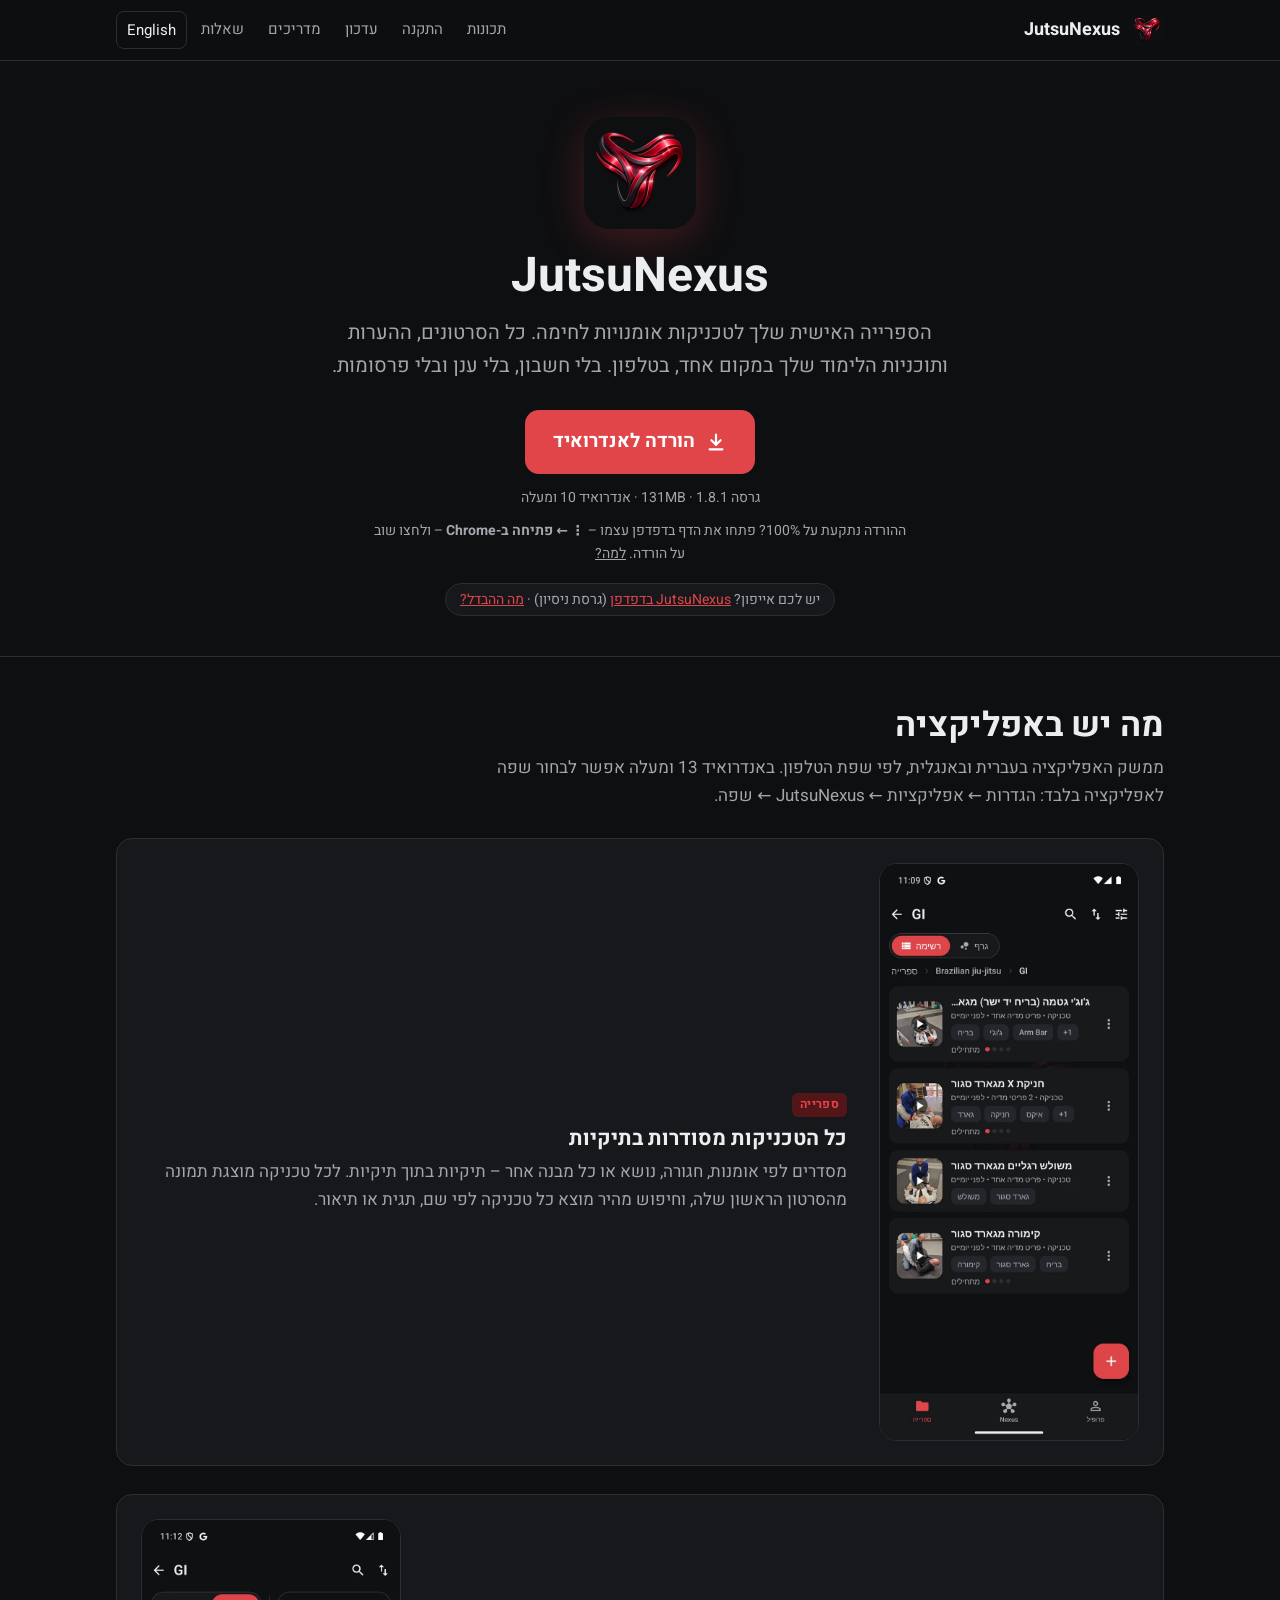
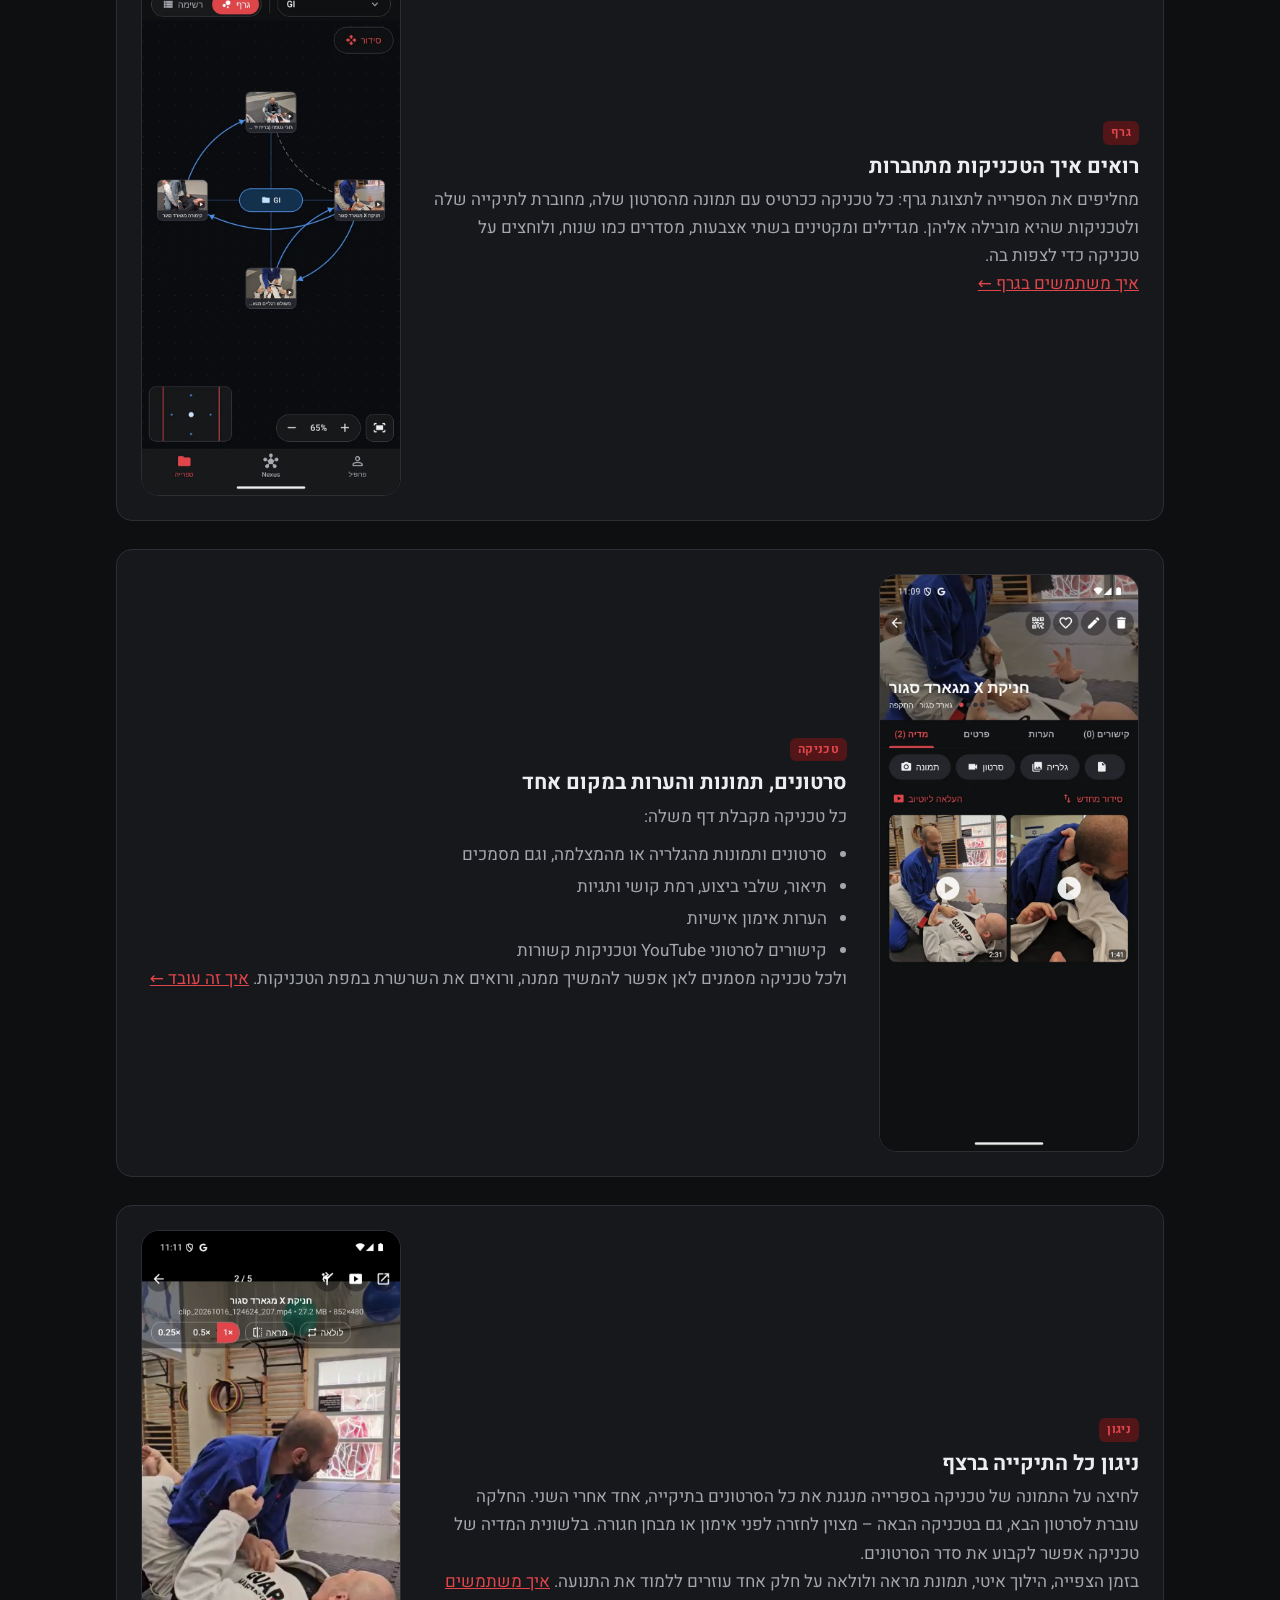
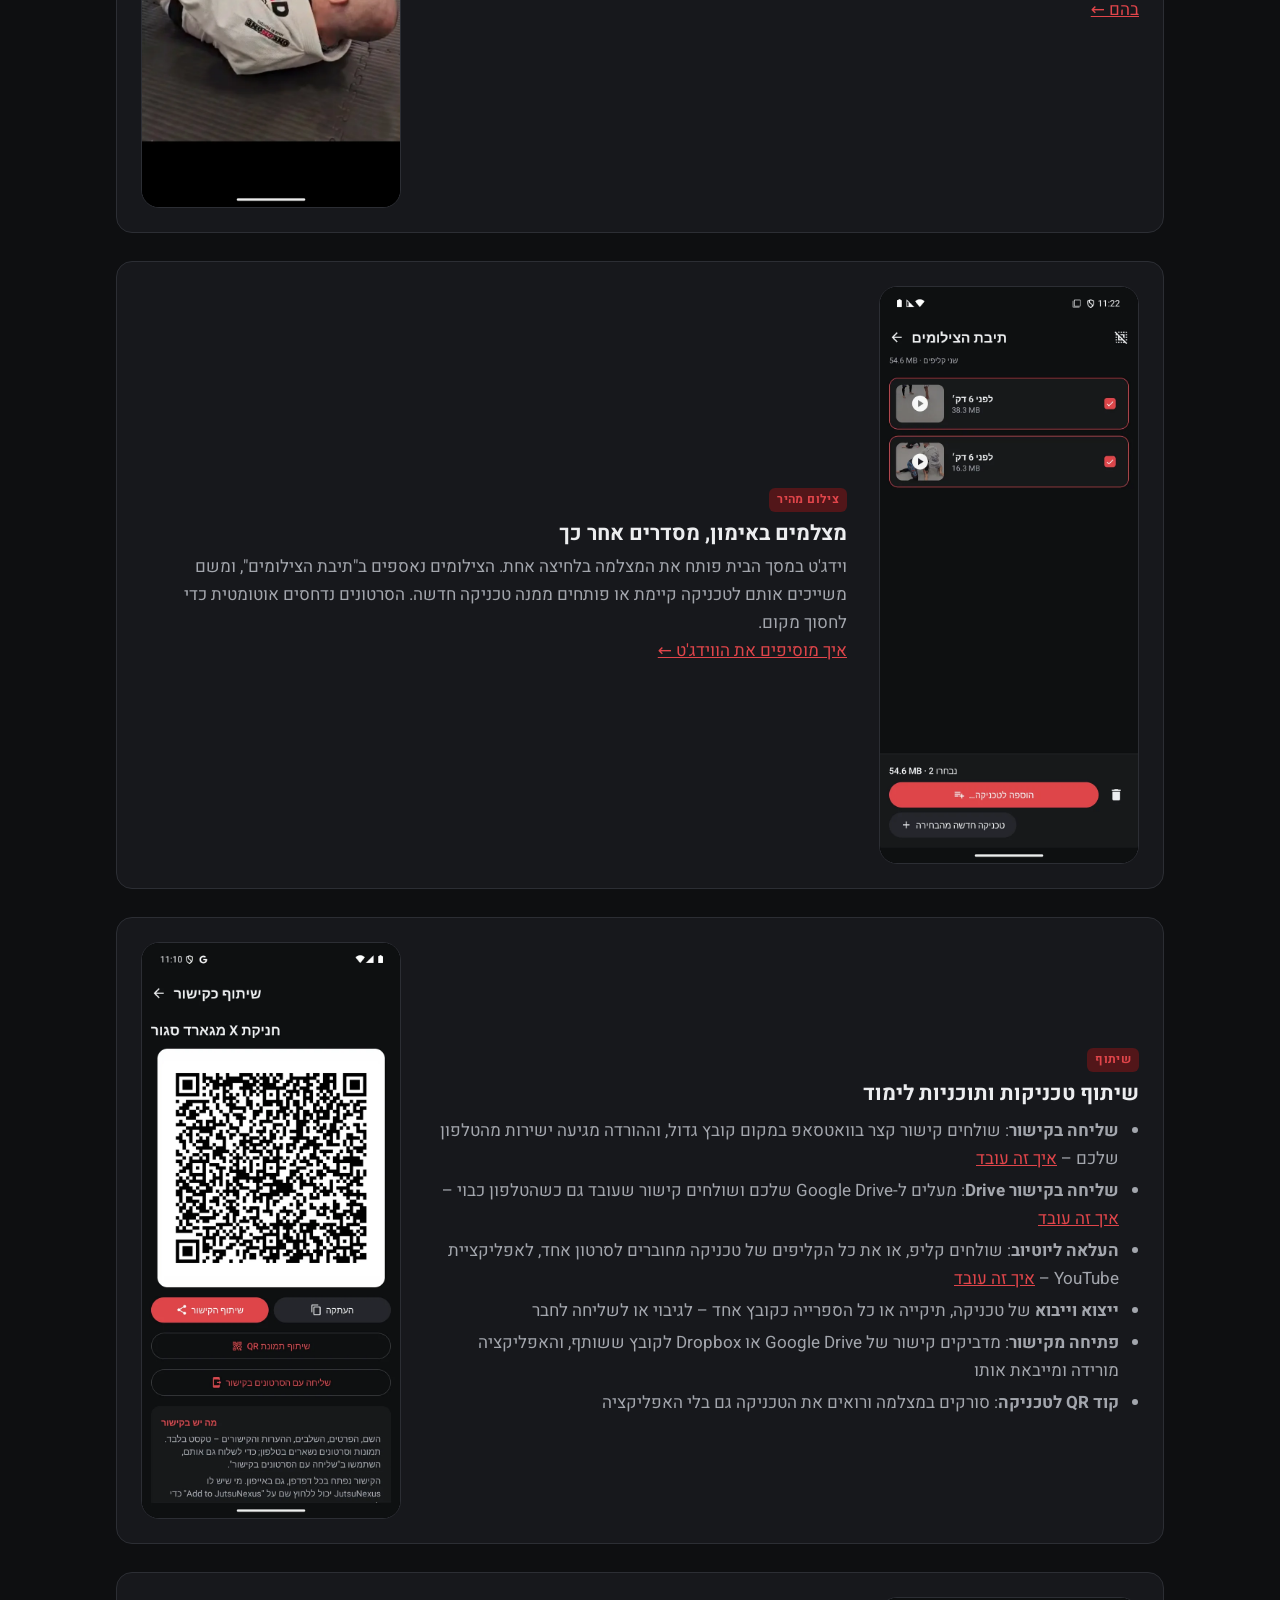
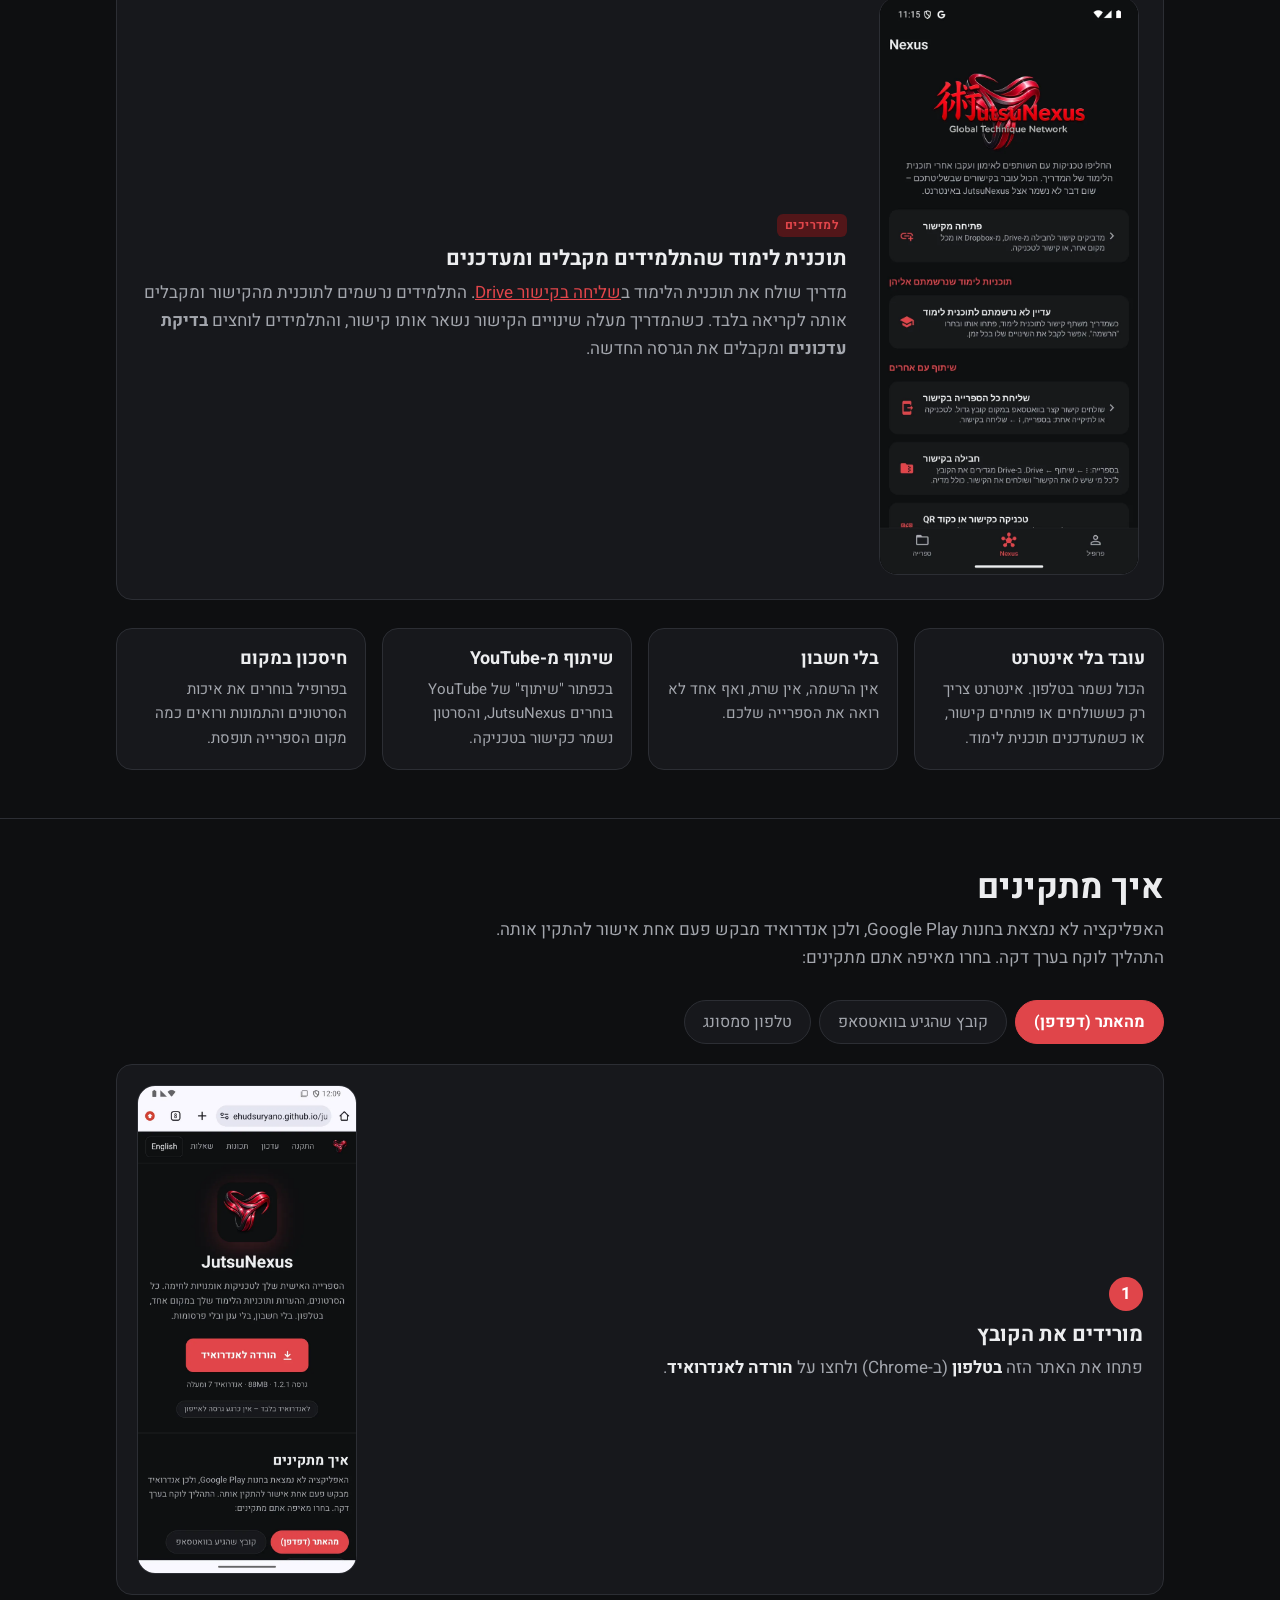
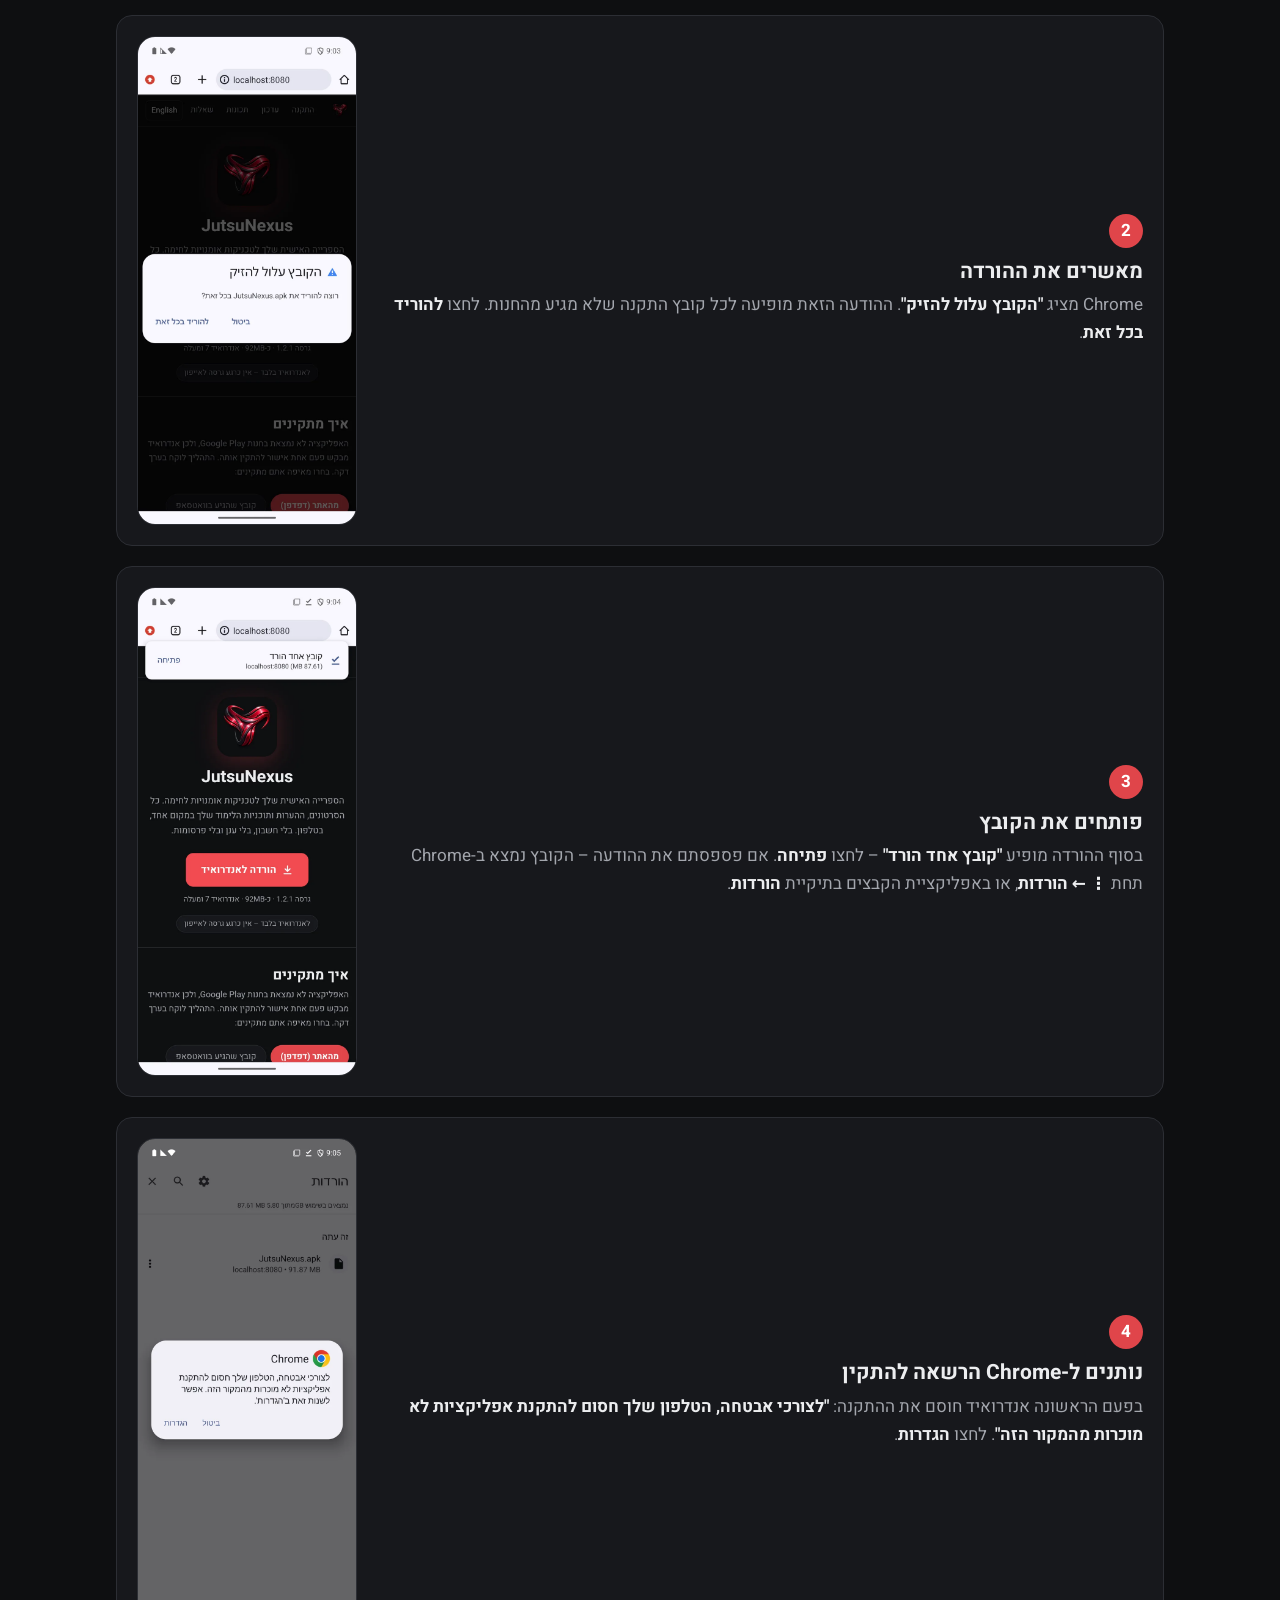
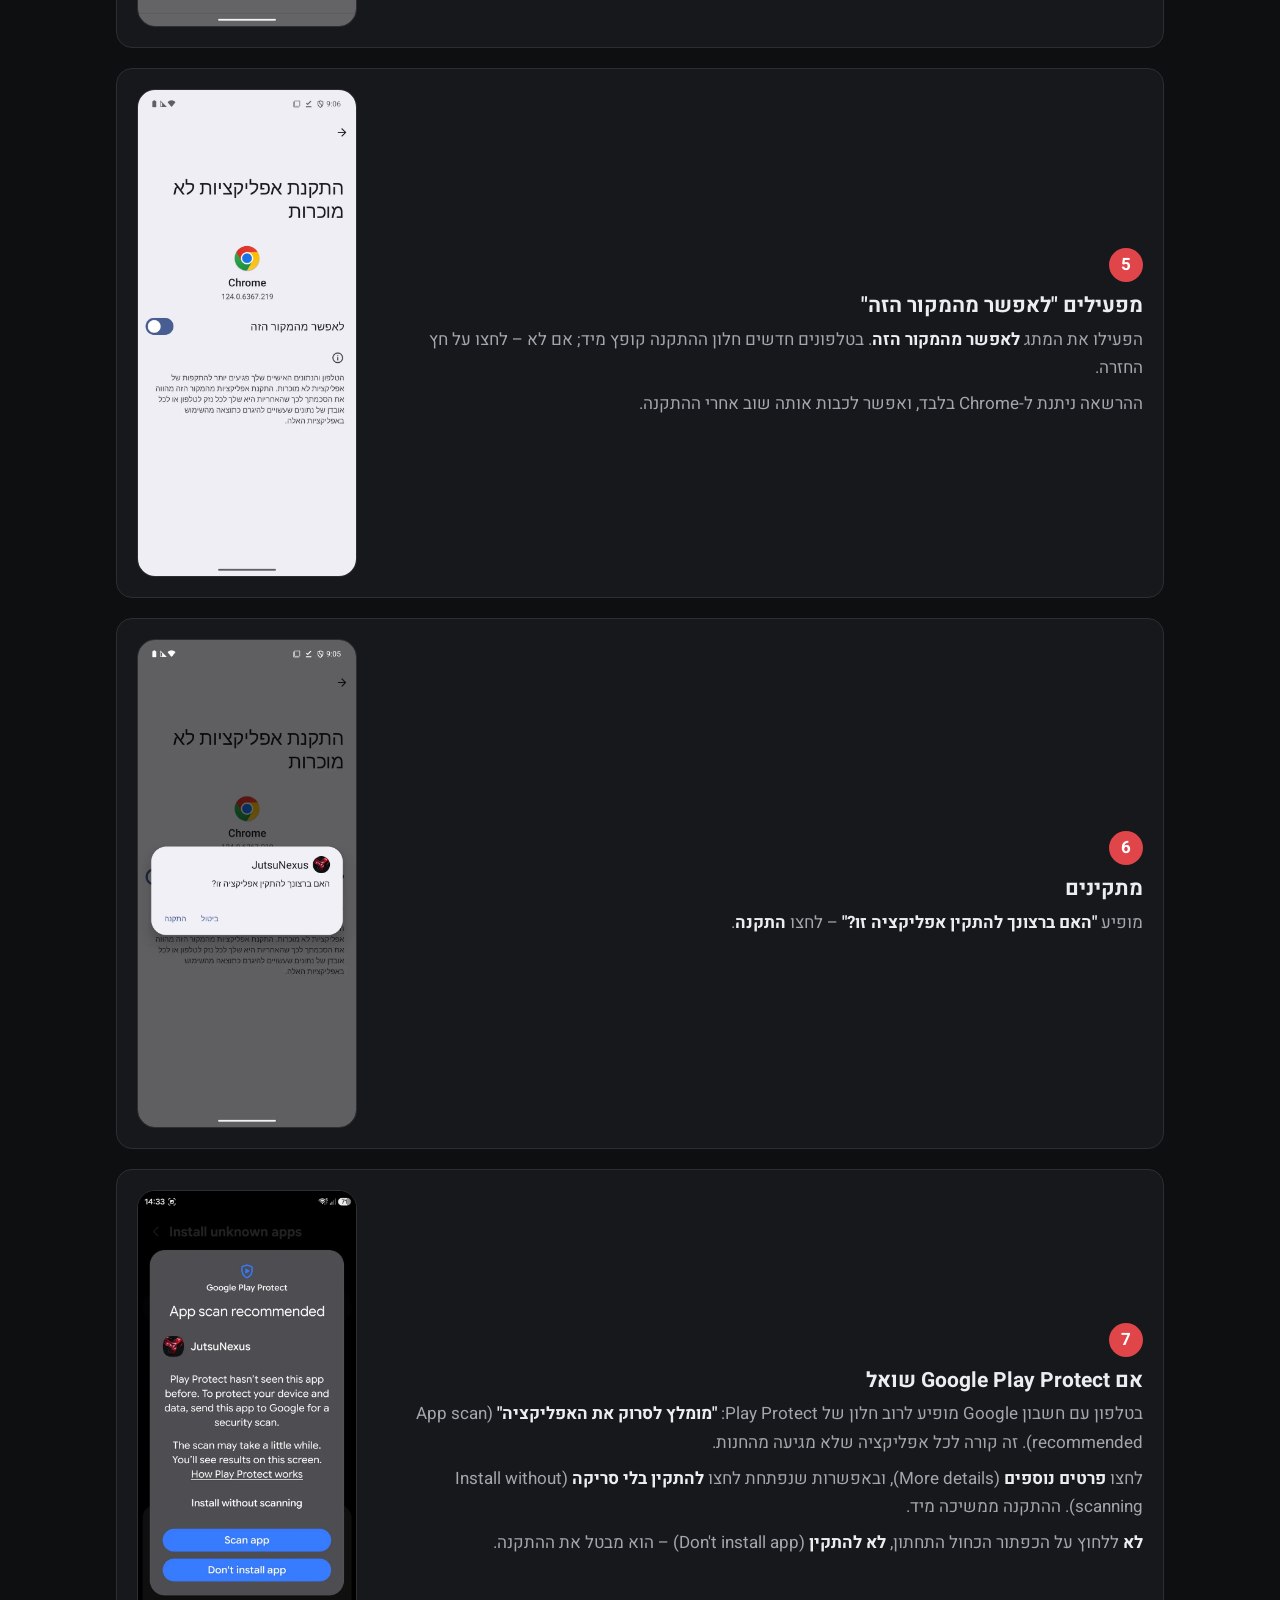
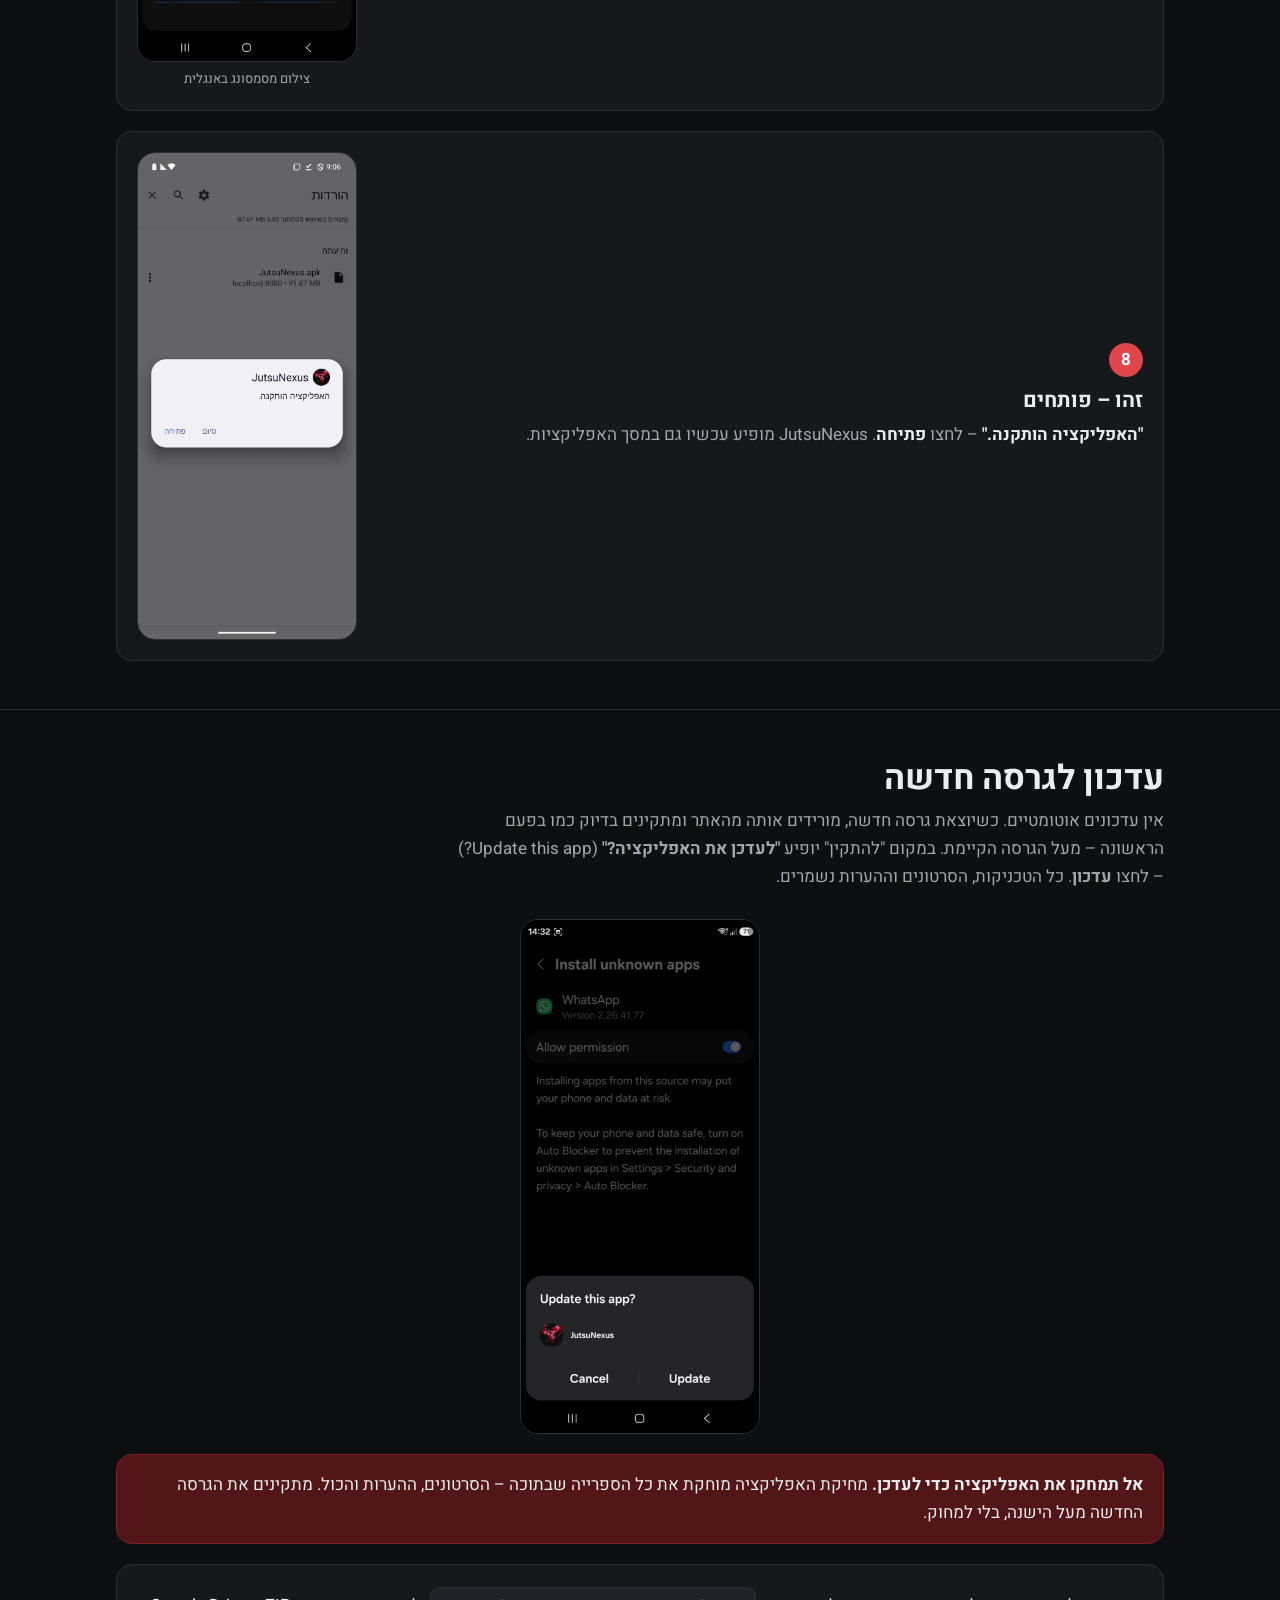
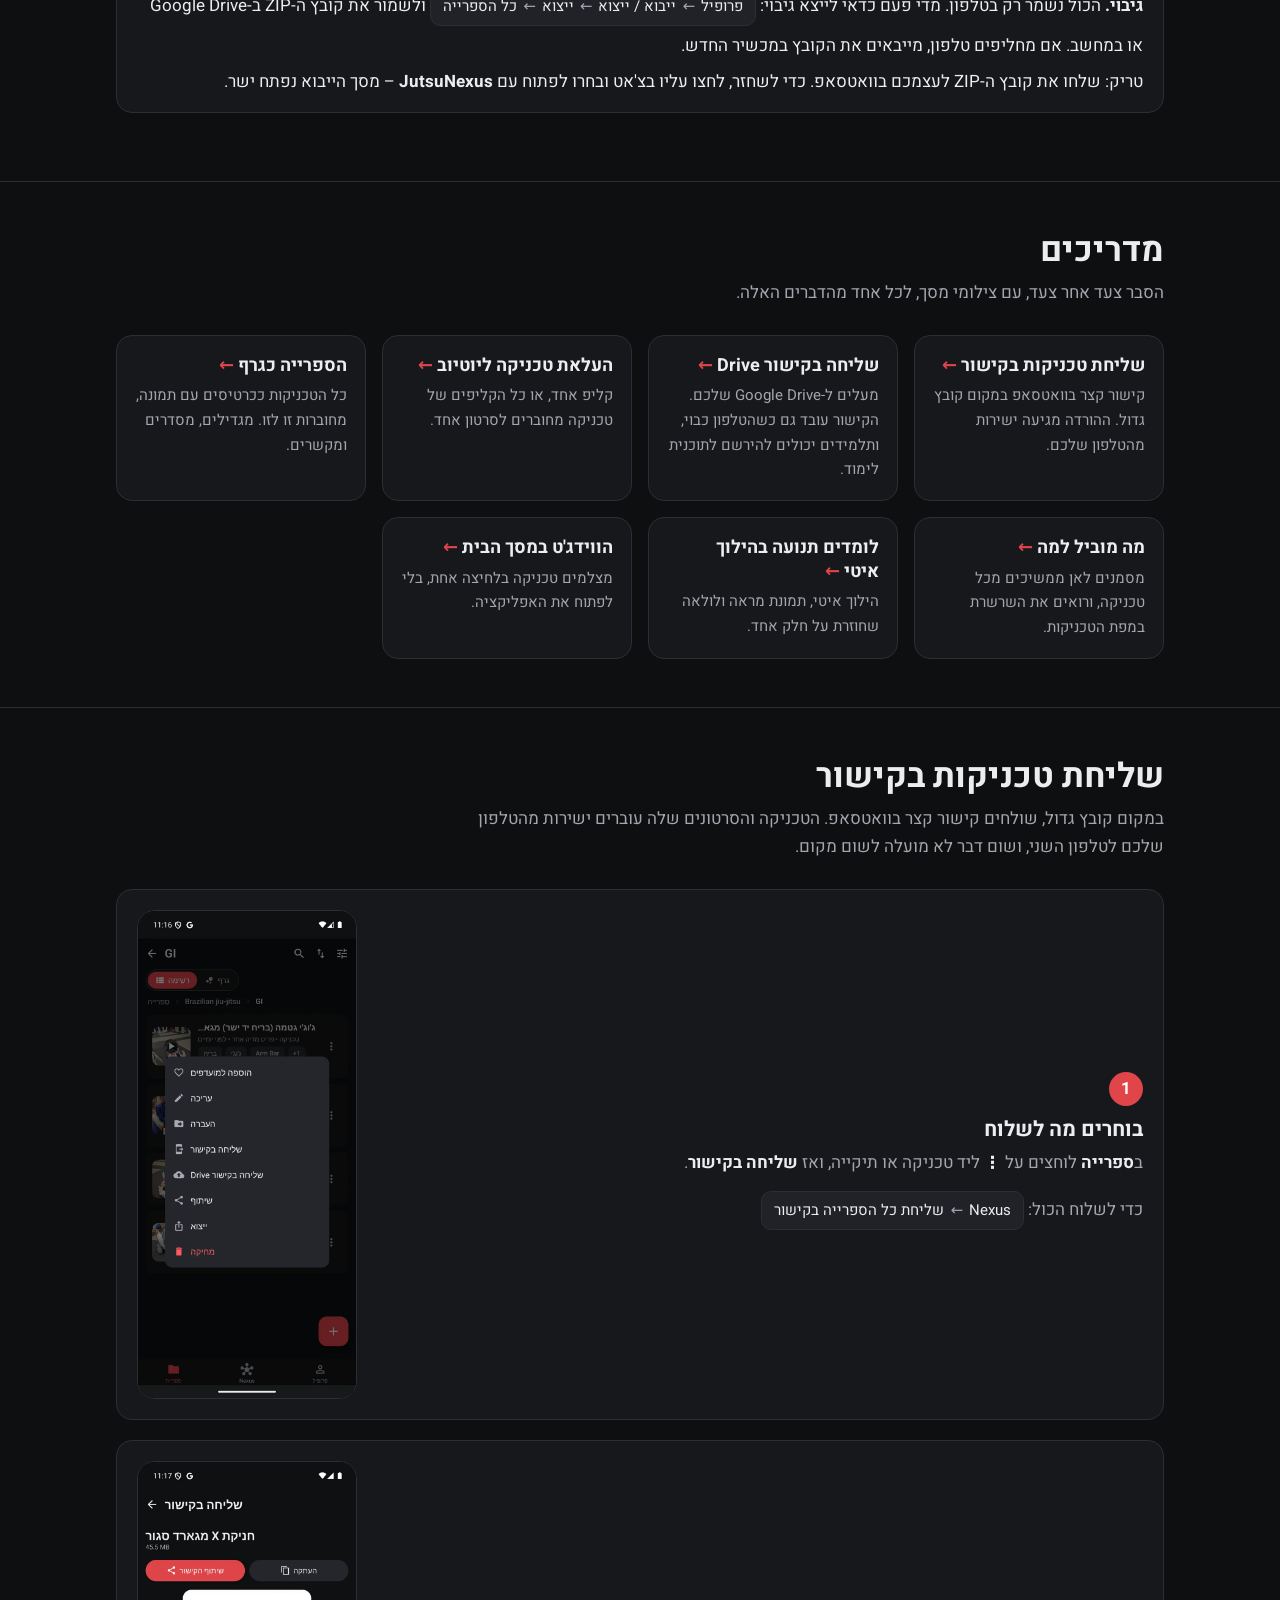
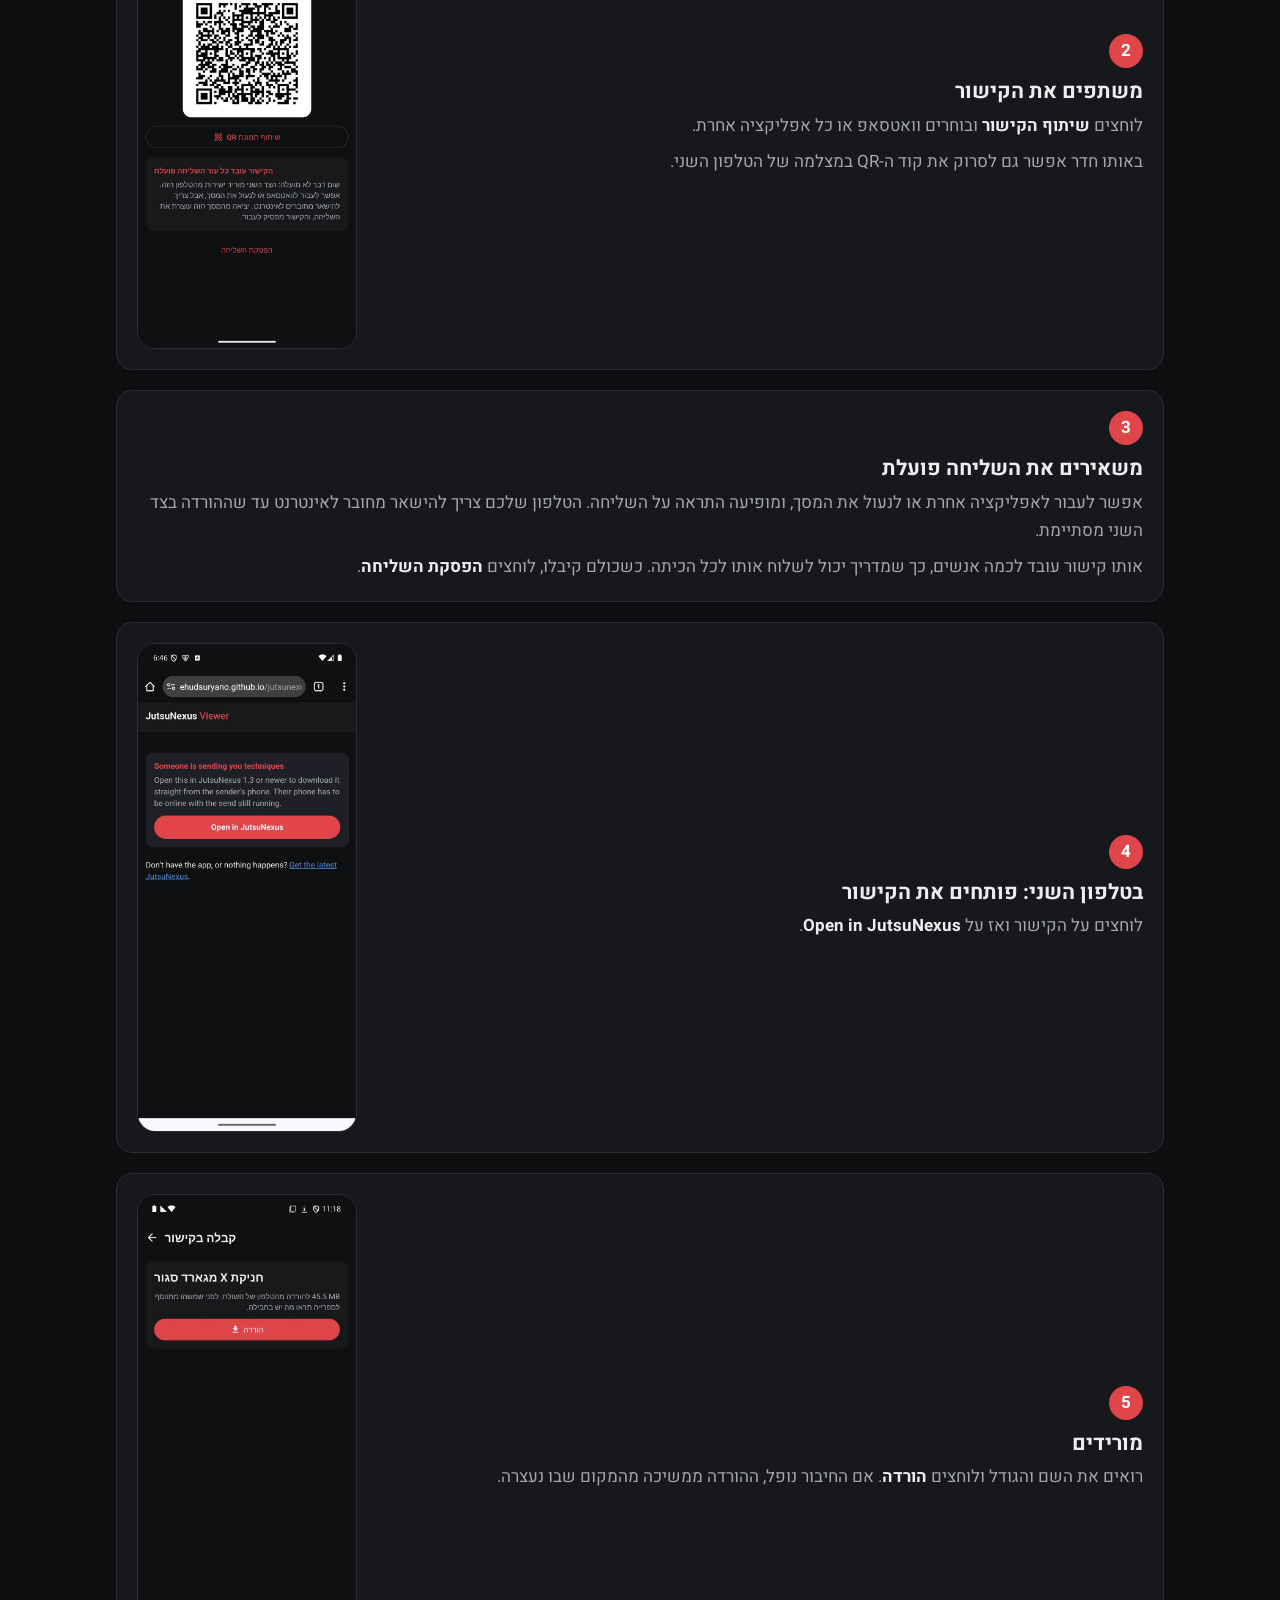
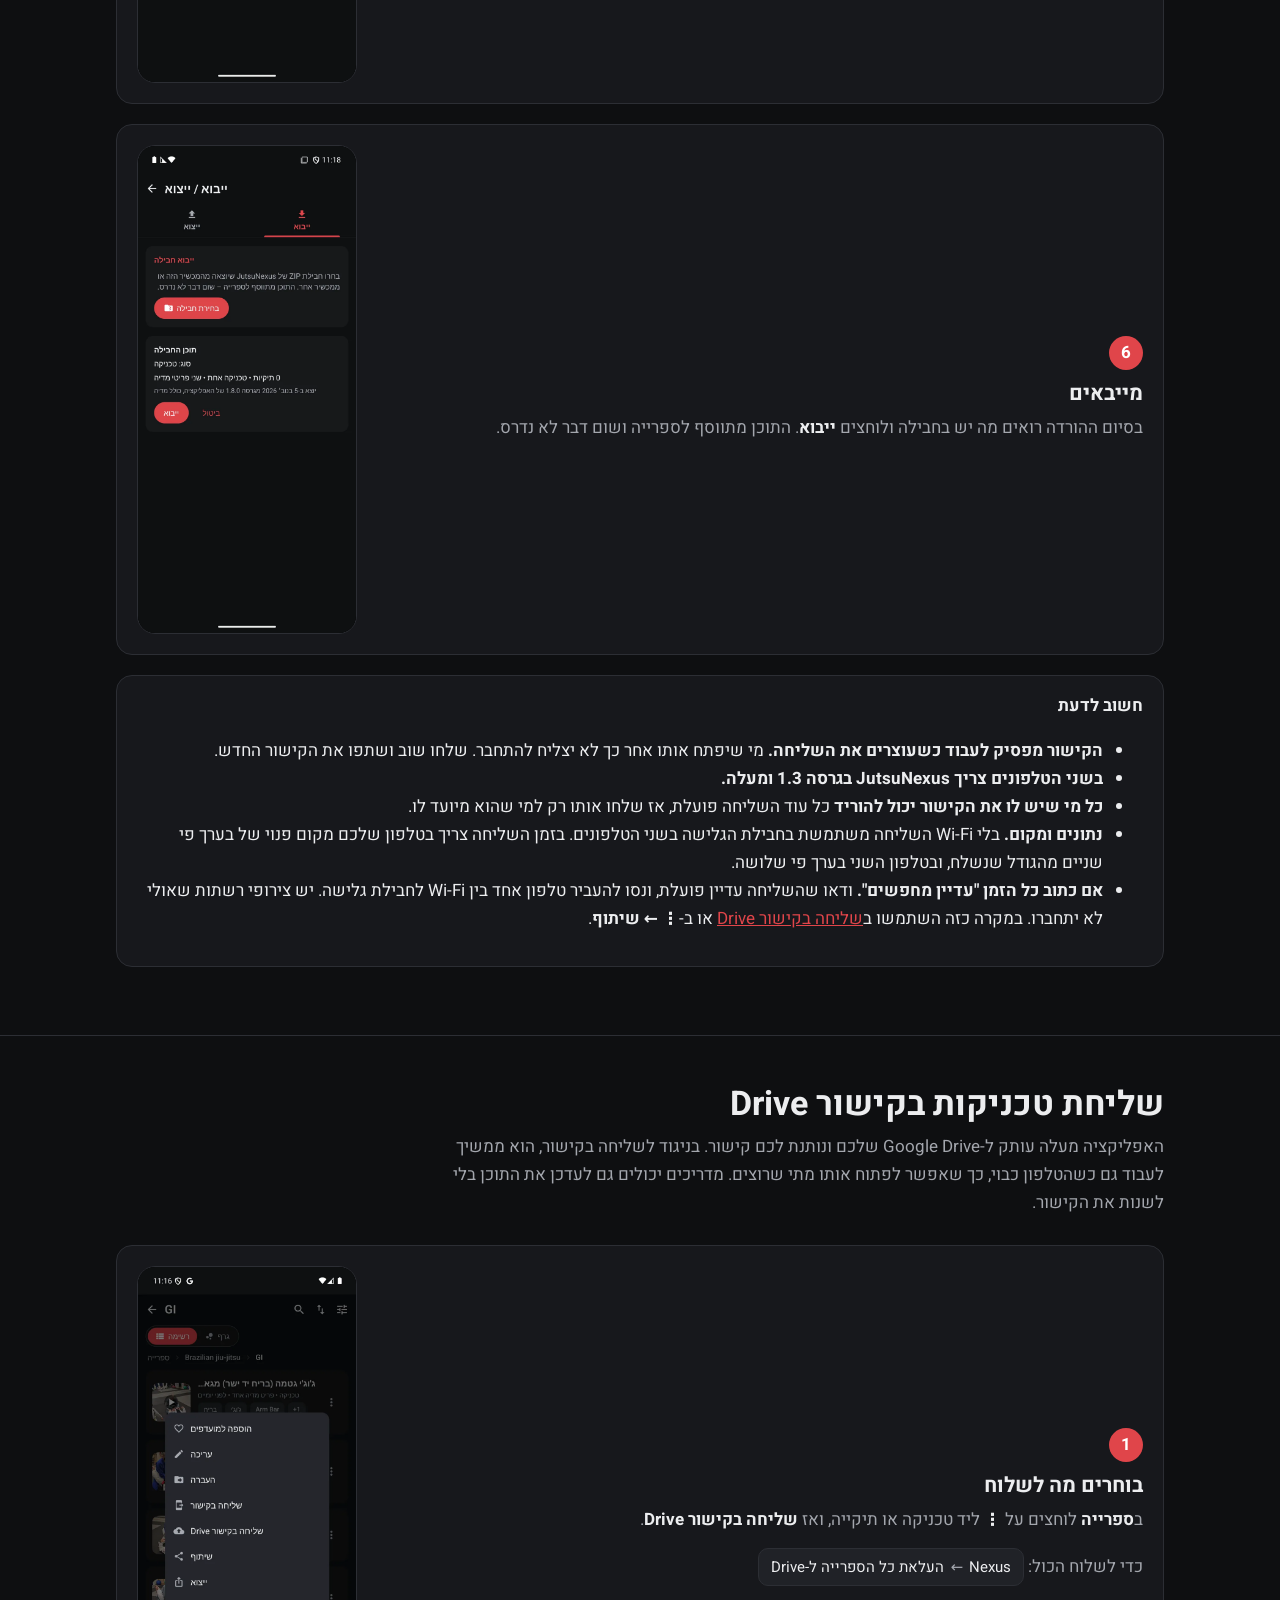
==== commit 1b024457: "Site: link the iPhone web app (trial) from the hero and the iPhone FAQ Co-Authored-By: Claude Opus 5" ====
--- a/index.html
+++ b/index.html
@@ -45,7 +45,7 @@
   </a>
   <div class="meta"><span>גרסה 1.8.1</span><span>131MB</span><span>אנדרואיד 10 ומעלה</span></div>
   <p class="dl-tip">ההורדה נתקעת על 100%? פתחו את הדף בדפדפן עצמו – <b>⋮ ← פתיחה ב-Chrome</b> – ולחצו שוב על הורדה. <a href="#download-stuck">למה?</a></p>
-  <div class="android-only">לאנדרואיד בלבד – אין כרגע גרסה לאייפון</div>
+  <div class="android-only">יש לכם אייפון? <a href="https://ehudsuryano.github.io/jutsunexus-webapp/">JutsuNexus בדפדפן</a> (גרסת ניסיון) · <a href="#iphone">מה ההבדל?</a></div>
 </div>
 
 <!-- ============ FEATURES ============ -->
@@ -745,9 +745,11 @@
       <p>הפתרון: לוחצים על <b>⋮</b> בפינה ובוחרים <b>פתיחה ב-Chrome</b> (Open in Chrome) או בדפדפן שלכם, ושם לוחצים שוב על <b>הורדה לאנדרואיד</b>. הפעם מופיע "הקובץ עלול להזיק" – לוחצים <b>להוריד בכל זאת</b>, וההורדה מסתיימת.</p>
       <p>ההורדה התקועה לא נשמרת בשום מקום, אז אפשר פשוט לסגור אותה.</p>
     </details>
-    <details>
+    <details id="iphone">
       <summary>יש גרסה לאייפון?</summary>
-      <p>כרגע לא. האפליקציה זמינה לאנדרואיד בלבד. קישורי ה-QR של טכניקות נפתחים גם באייפון, בדפדפן.</p>
+      <p>כן, בדפדפן: <a href="https://ehudsuryano.github.io/jutsunexus-webapp/">JutsuNexus בדפדפן</a> (גרסת ניסיון). היא עובדת באייפון ובכל טלפון אחר, בלי חנות אפליקציות ובלי חשבון. ב-Safari לוחצים <b>שיתוף ← הוספה למסך הבית</b>, ומאז פותחים אותה מהסמל: היא נפתחת במסך מלא ועובדת גם בלי אינטרנט.</p>
+      <p>יש בה ספרייה עם תמונות וסרטונים, הילוך איטי, תמונת מראה ולולאה, ואפשר לייבא ולשתף בה חבילות – אותן חבילות של האפליקציה לאנדרואיד, בשני הכיוונים. אין בה שליחה בקישור ישירות מהטלפון, וקישור Drive צריך קודם להוריד לקבצים ורק אז לייבא.</p>
+      <p>הספרייה נשמרת רק בדפדפן של אותו טלפון, אז כדאי לשמור מדי פעם גיבוי: <b>עוד ← גיבוי הספרייה</b>.</p>
     </details>
     <details>
       <summary>ההתקנה נכשלת עם ההודעה "האפליקציה לא הותקנה"</summary>
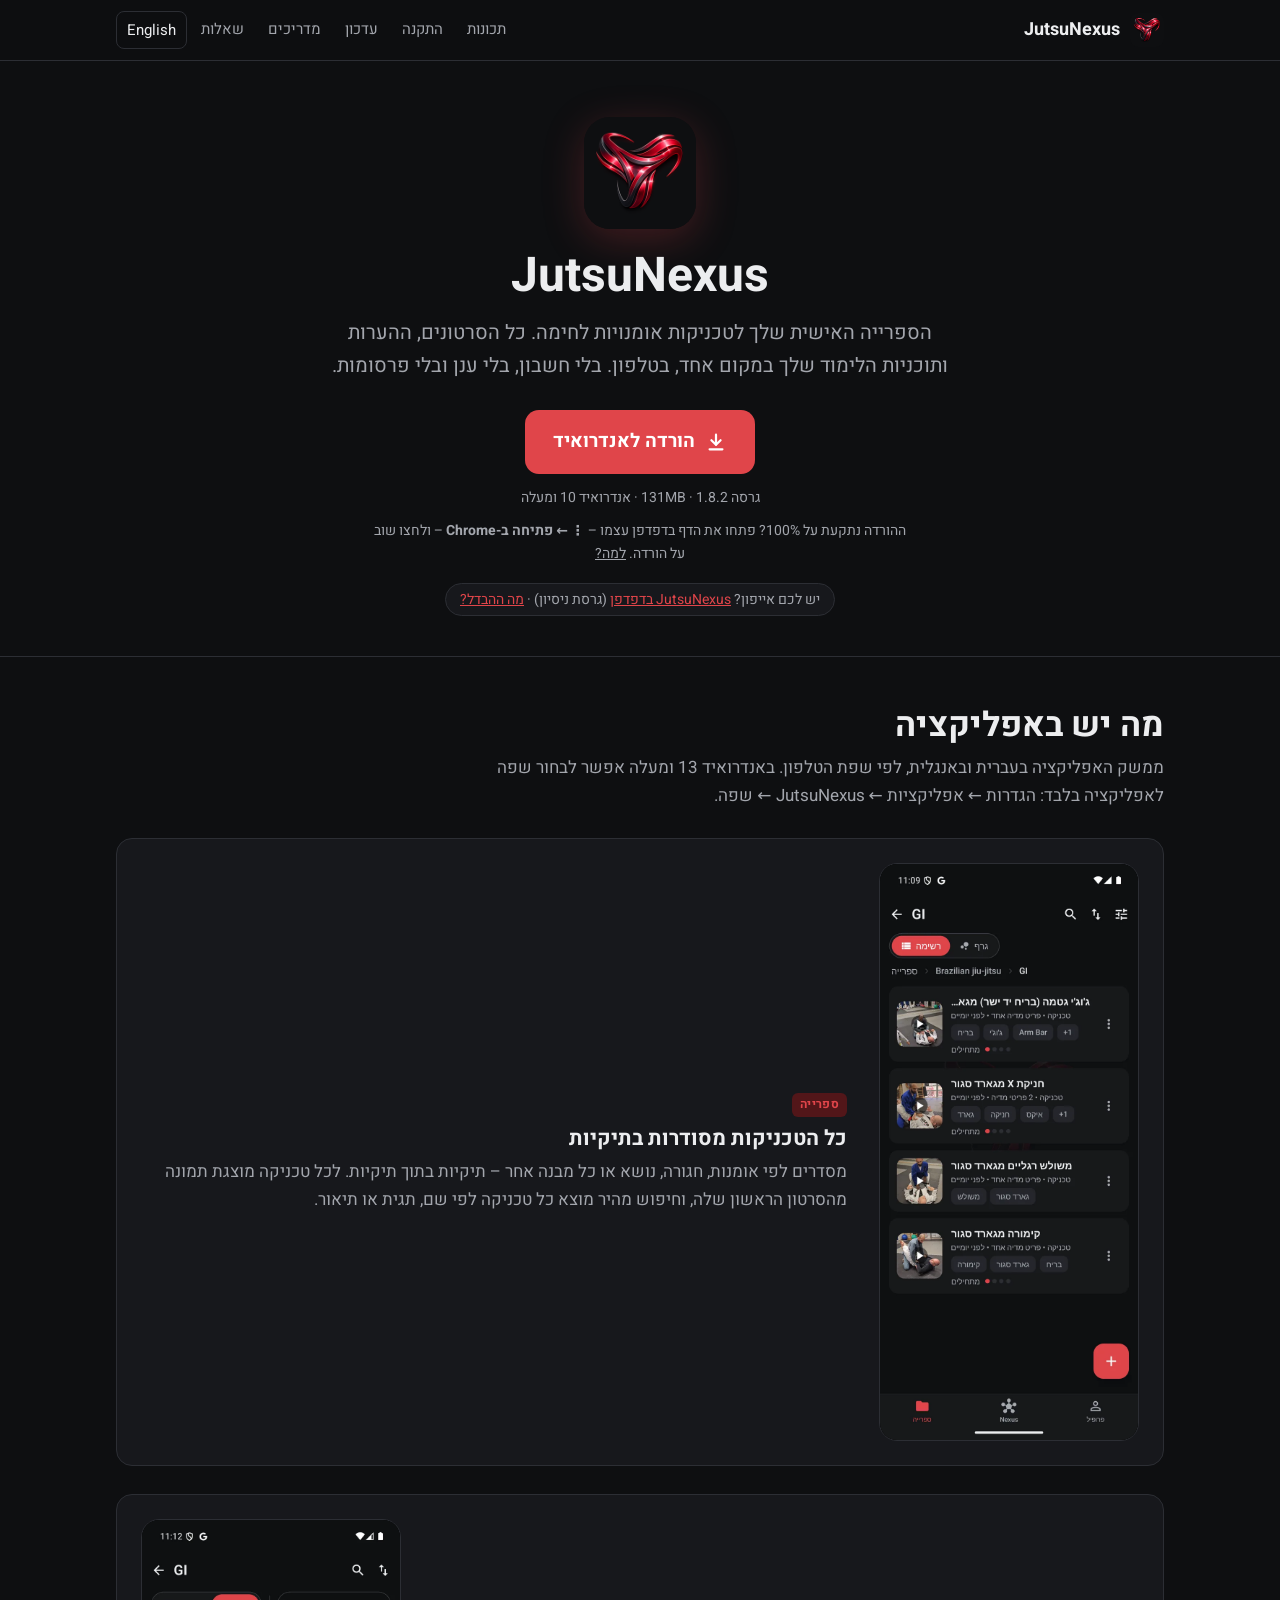
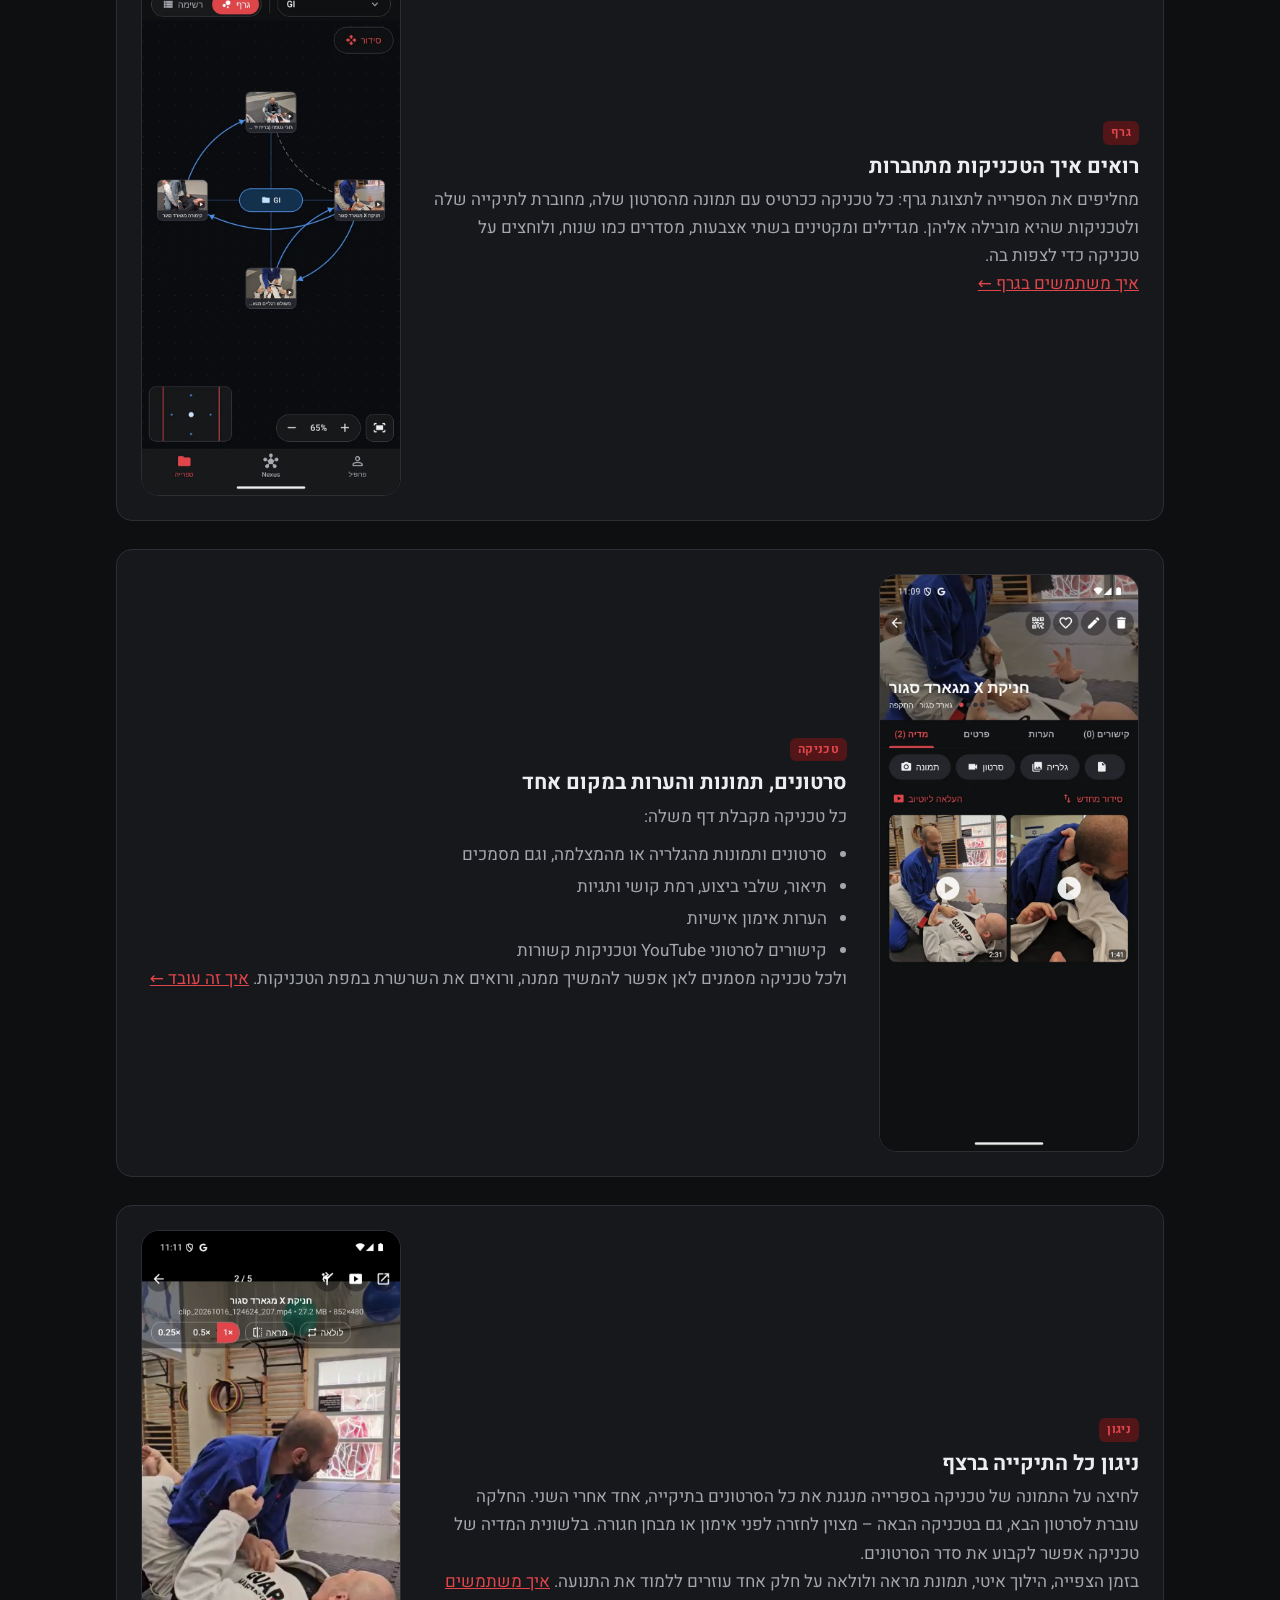
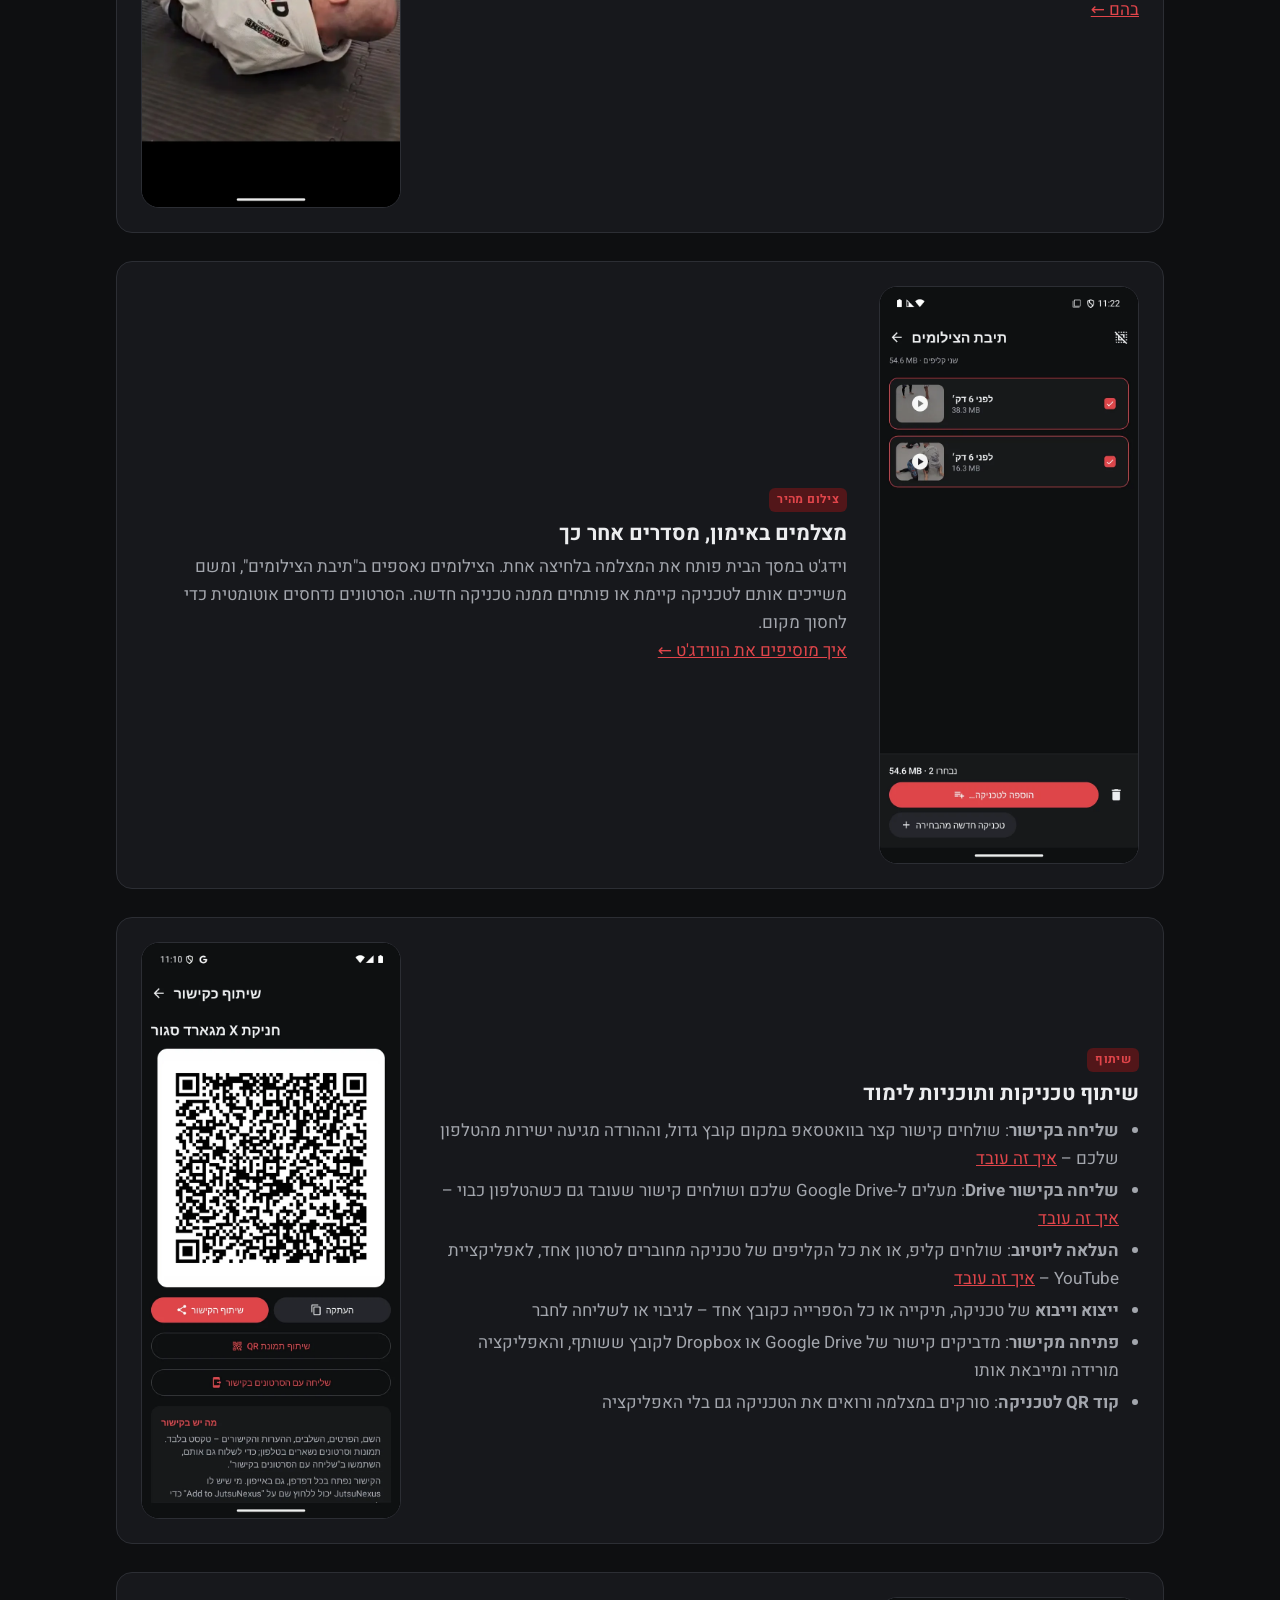
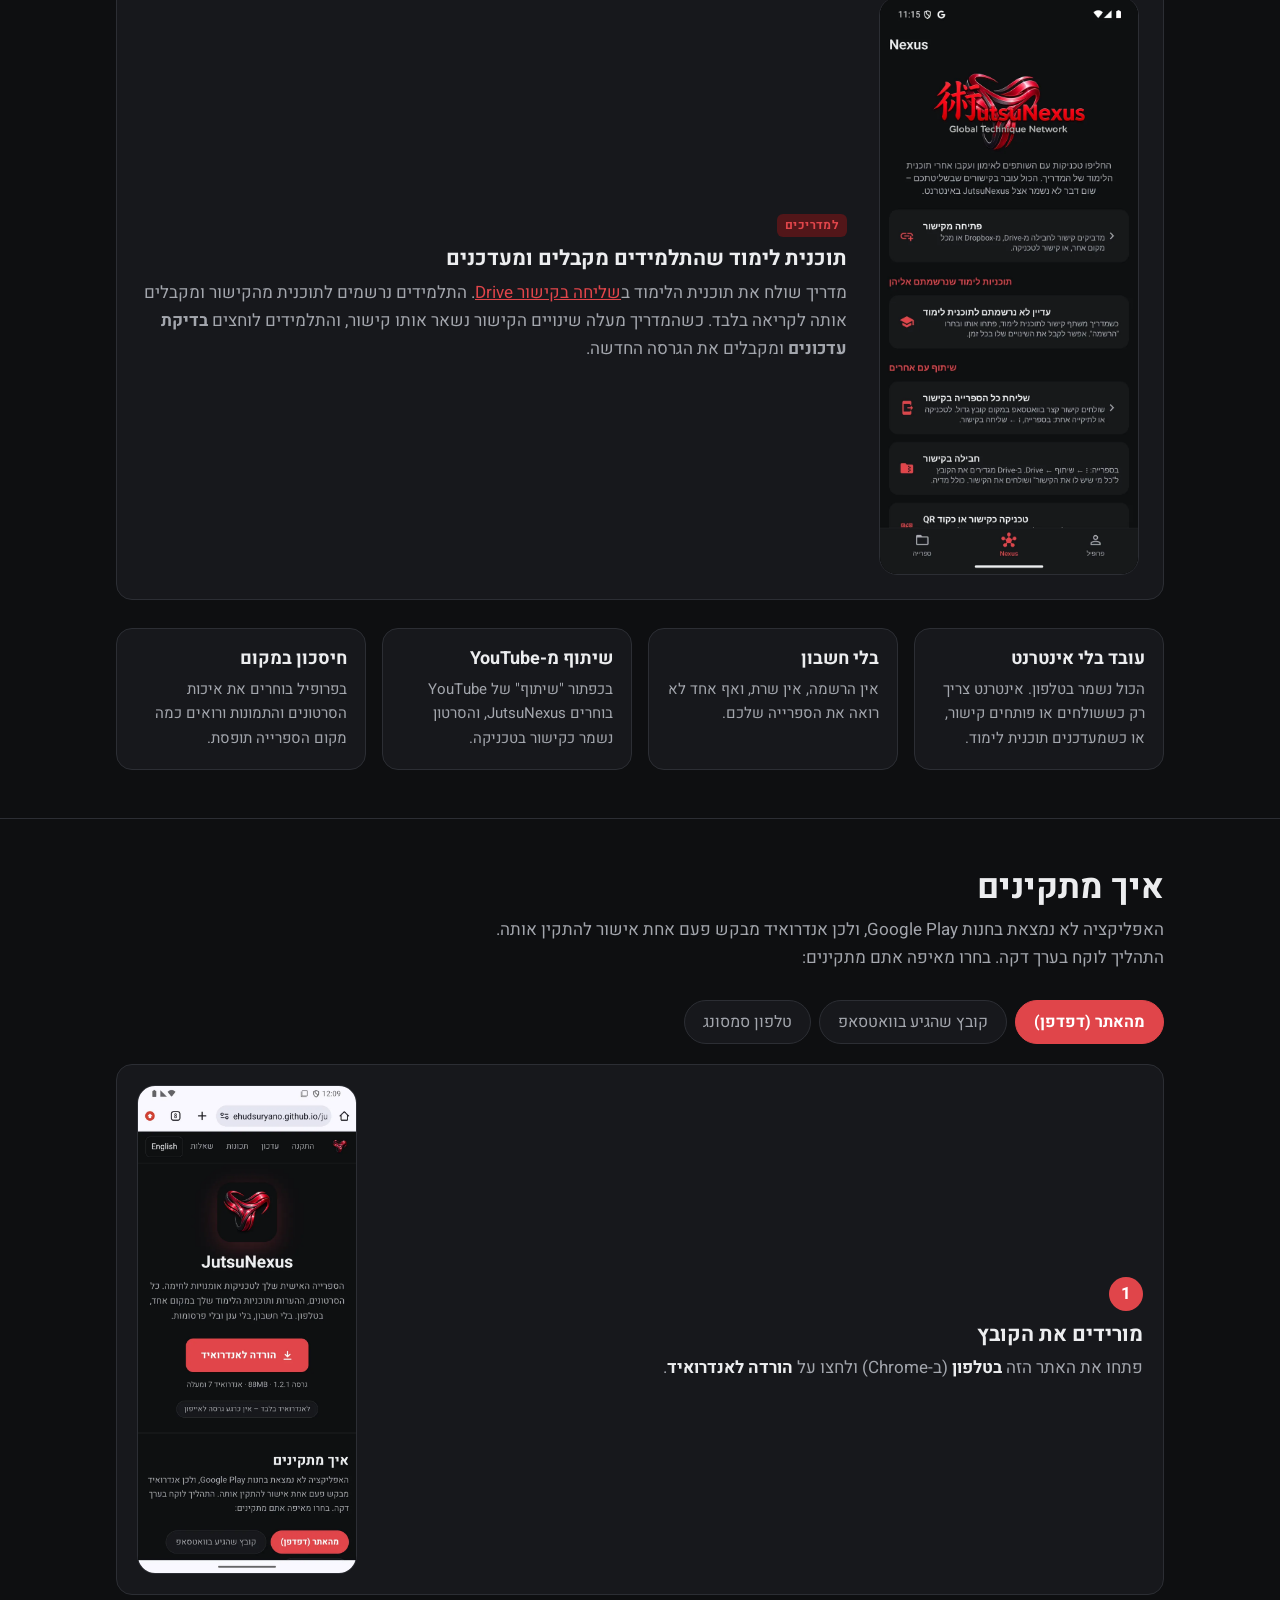
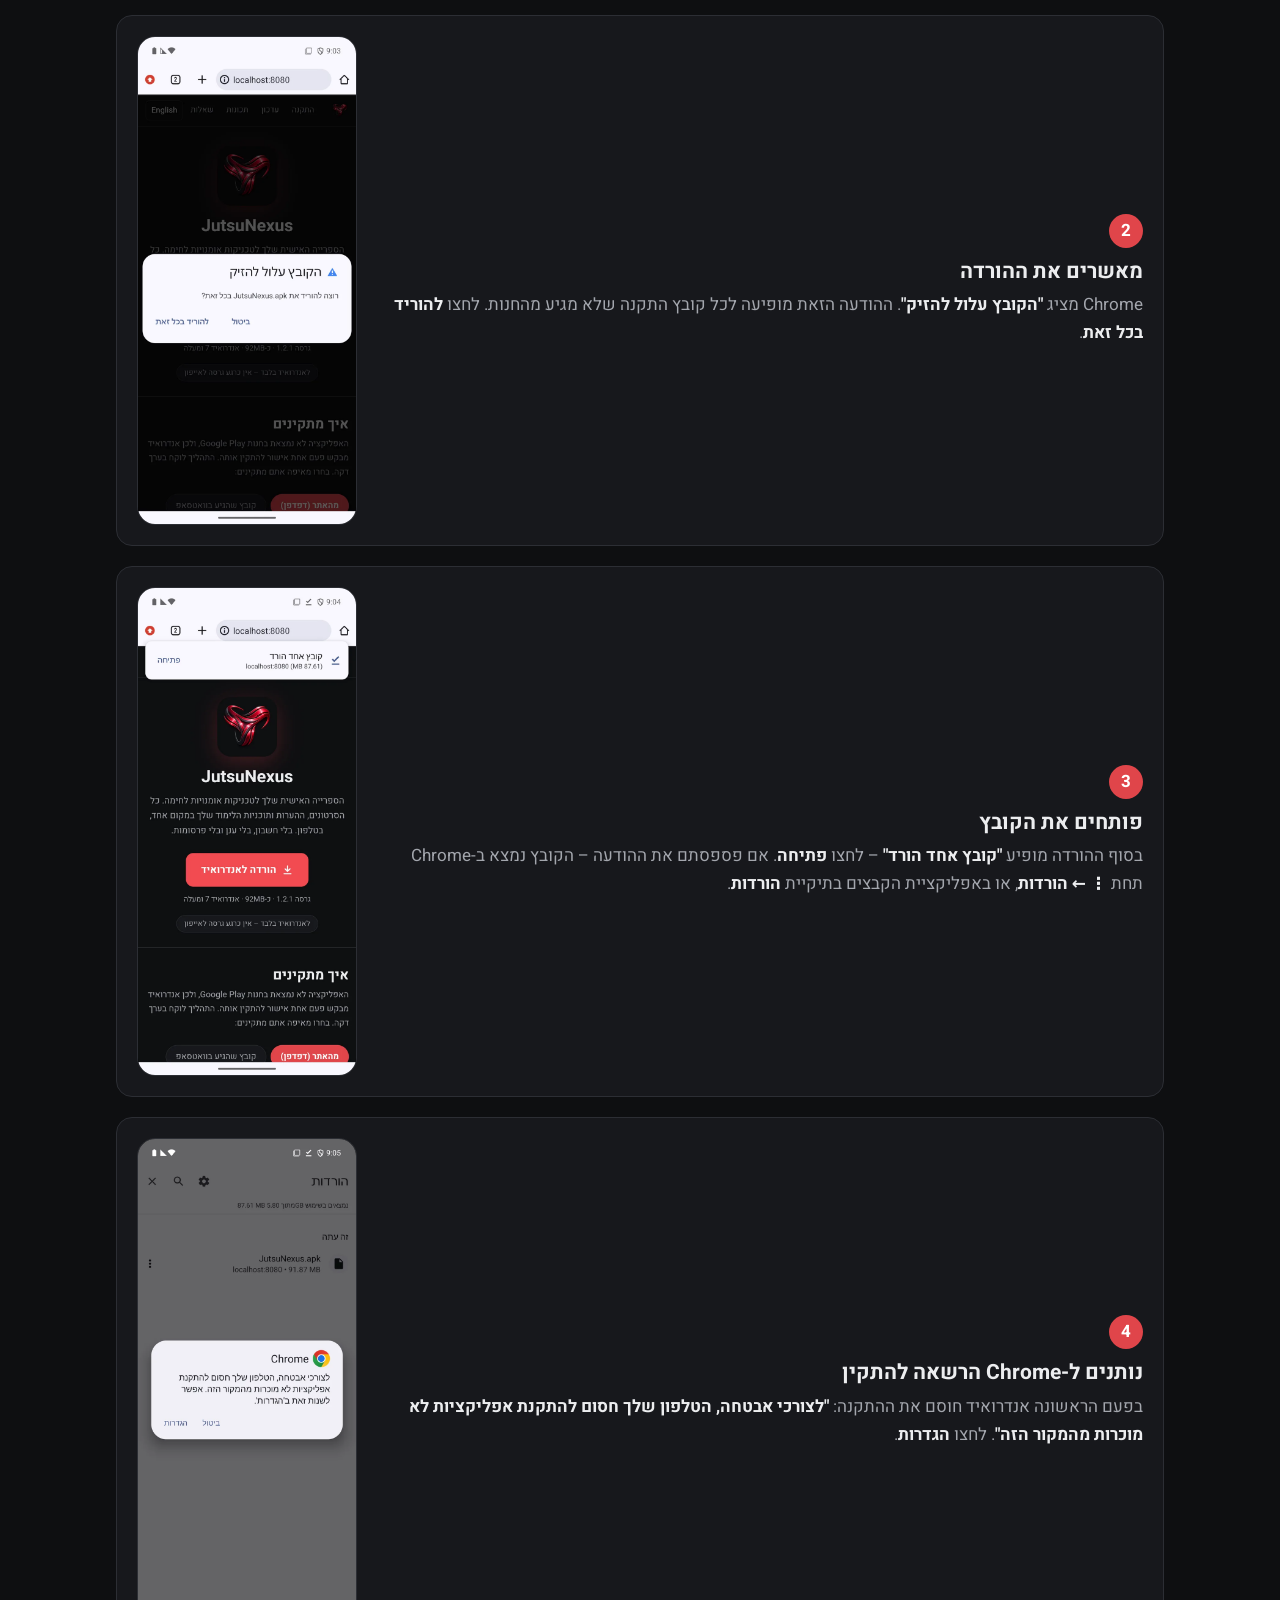
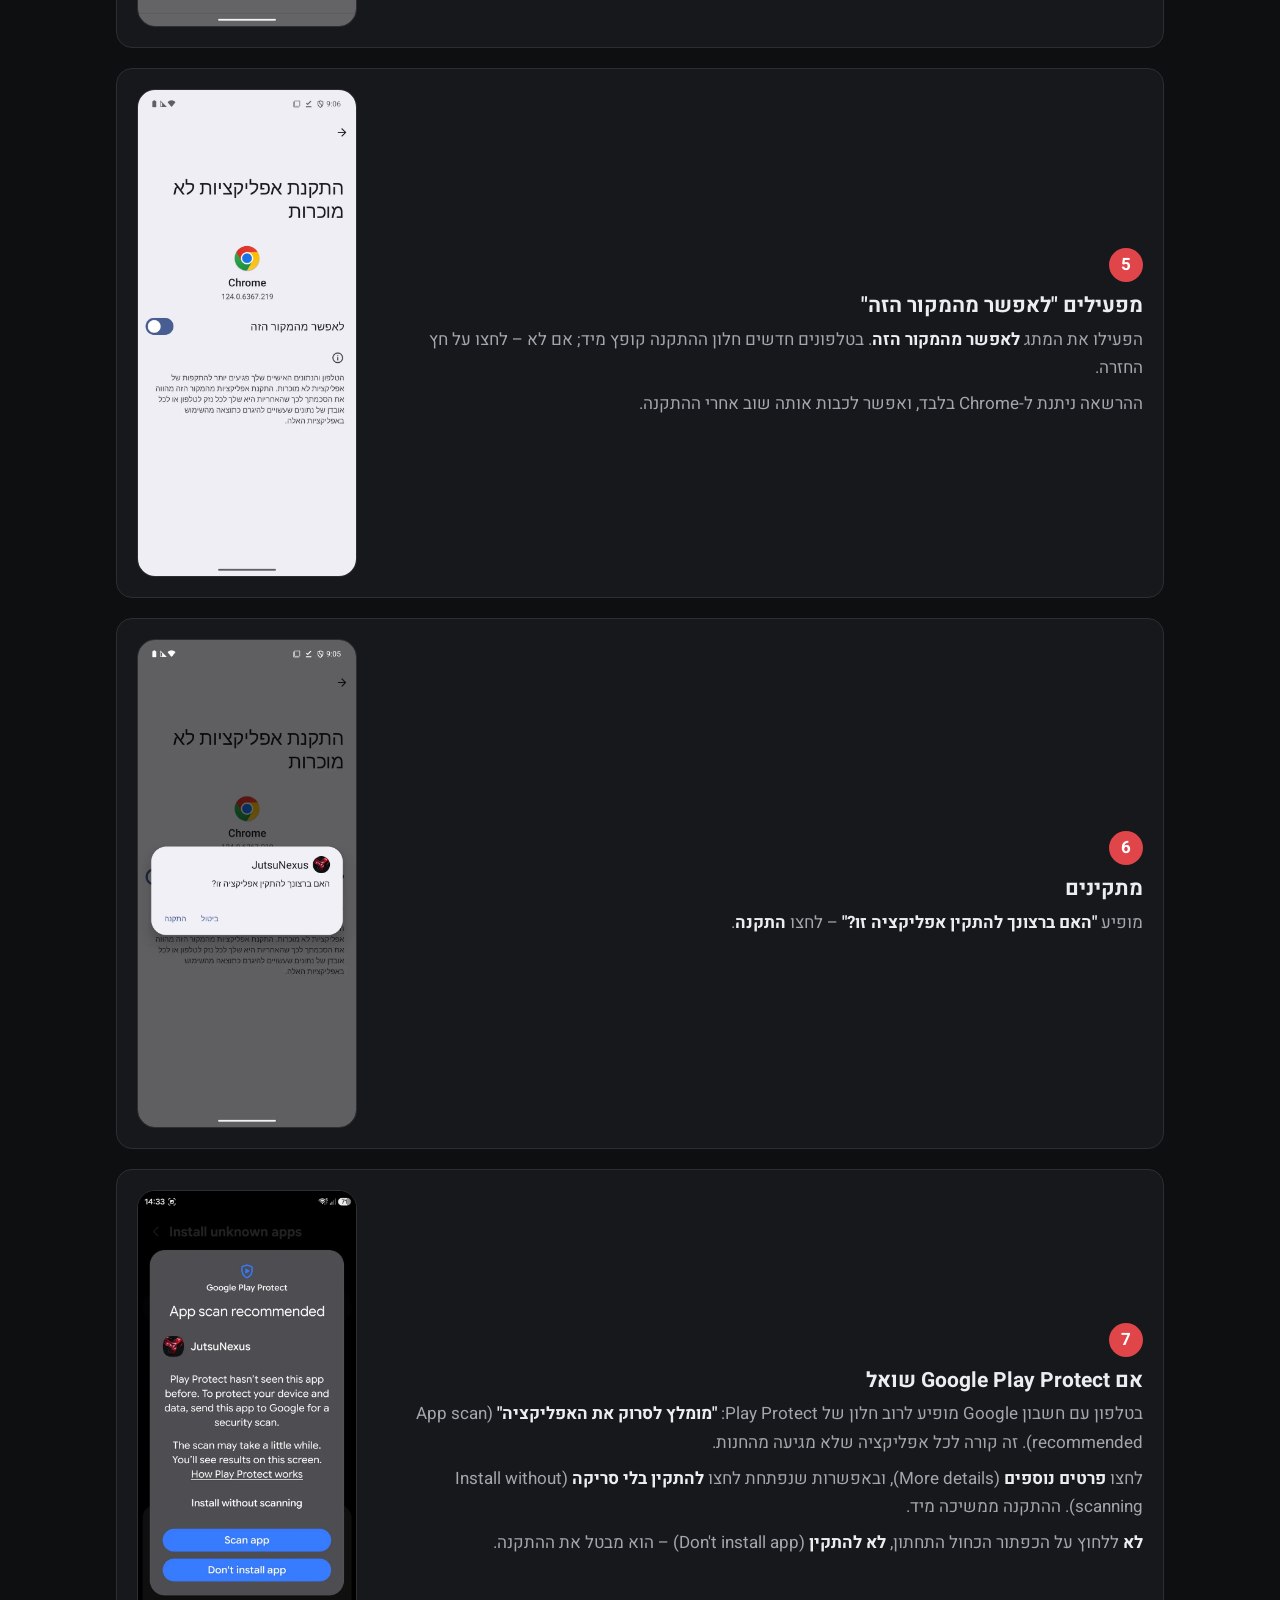
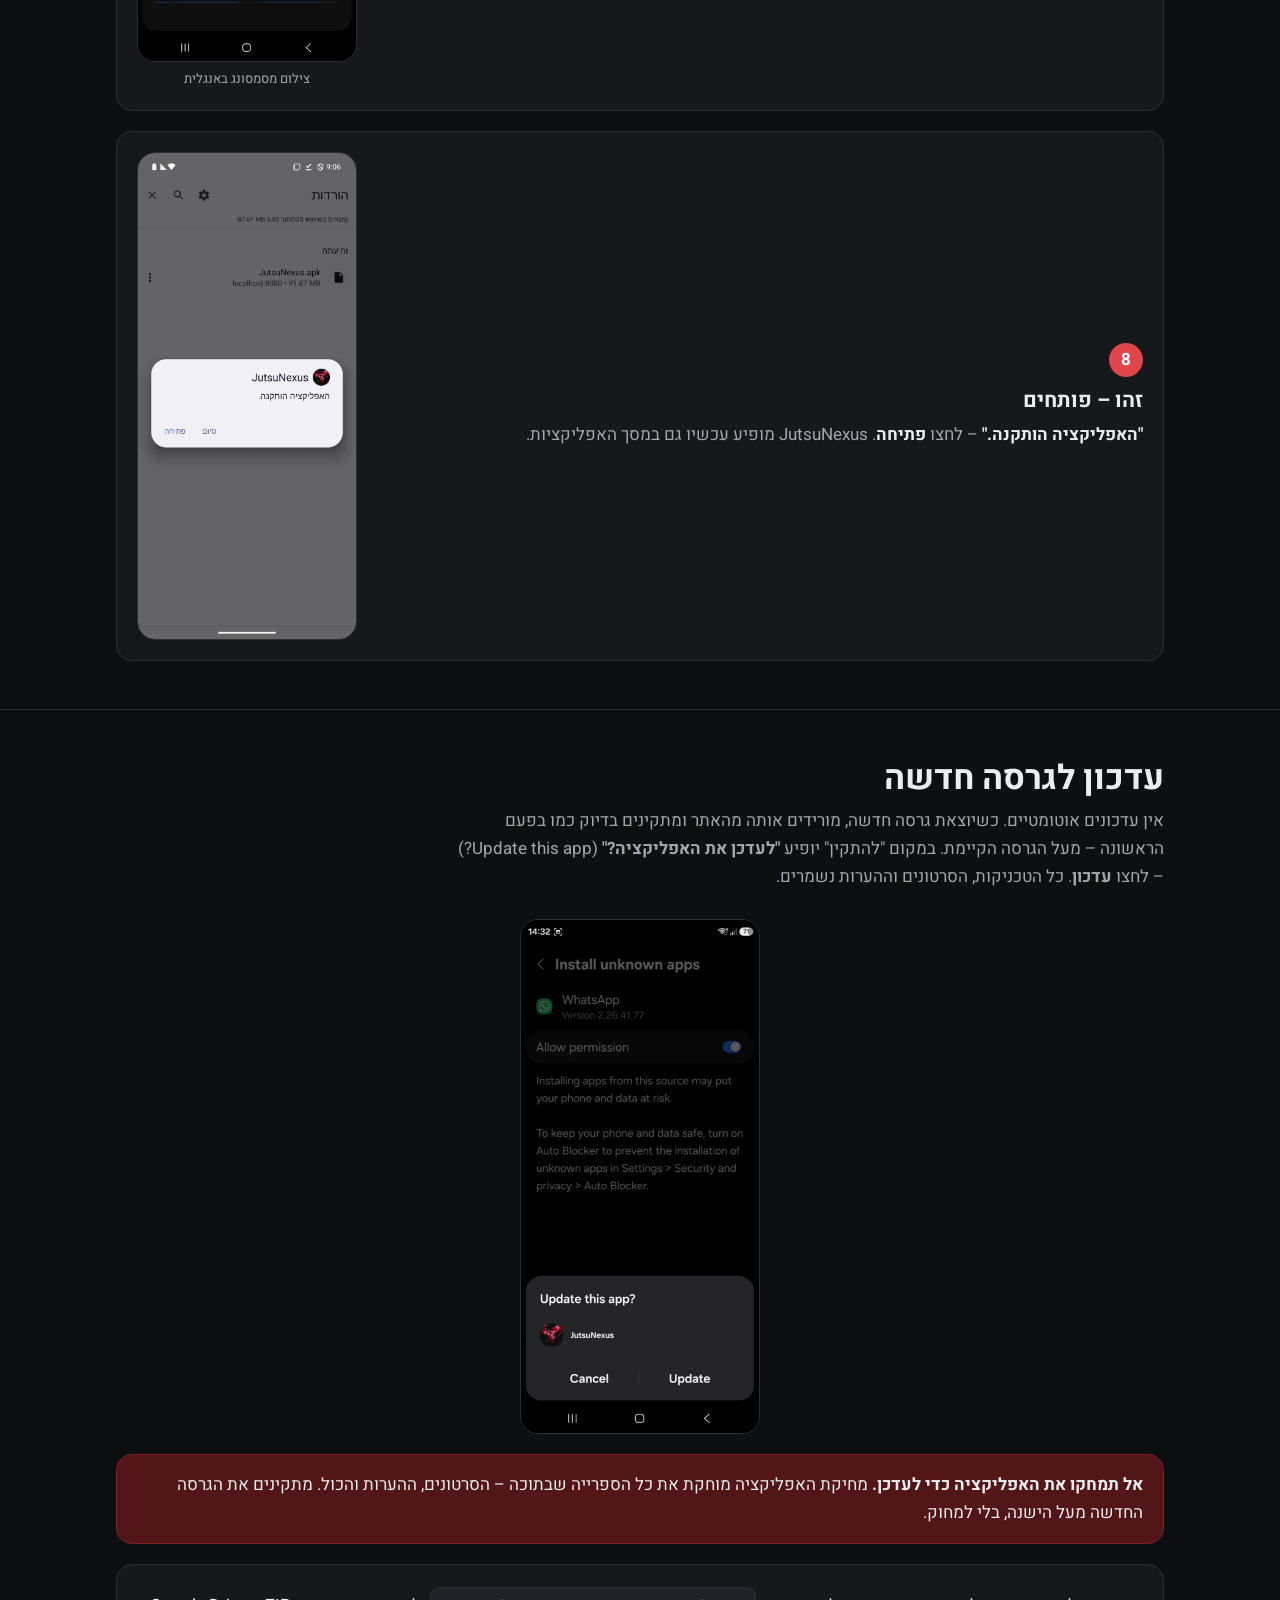
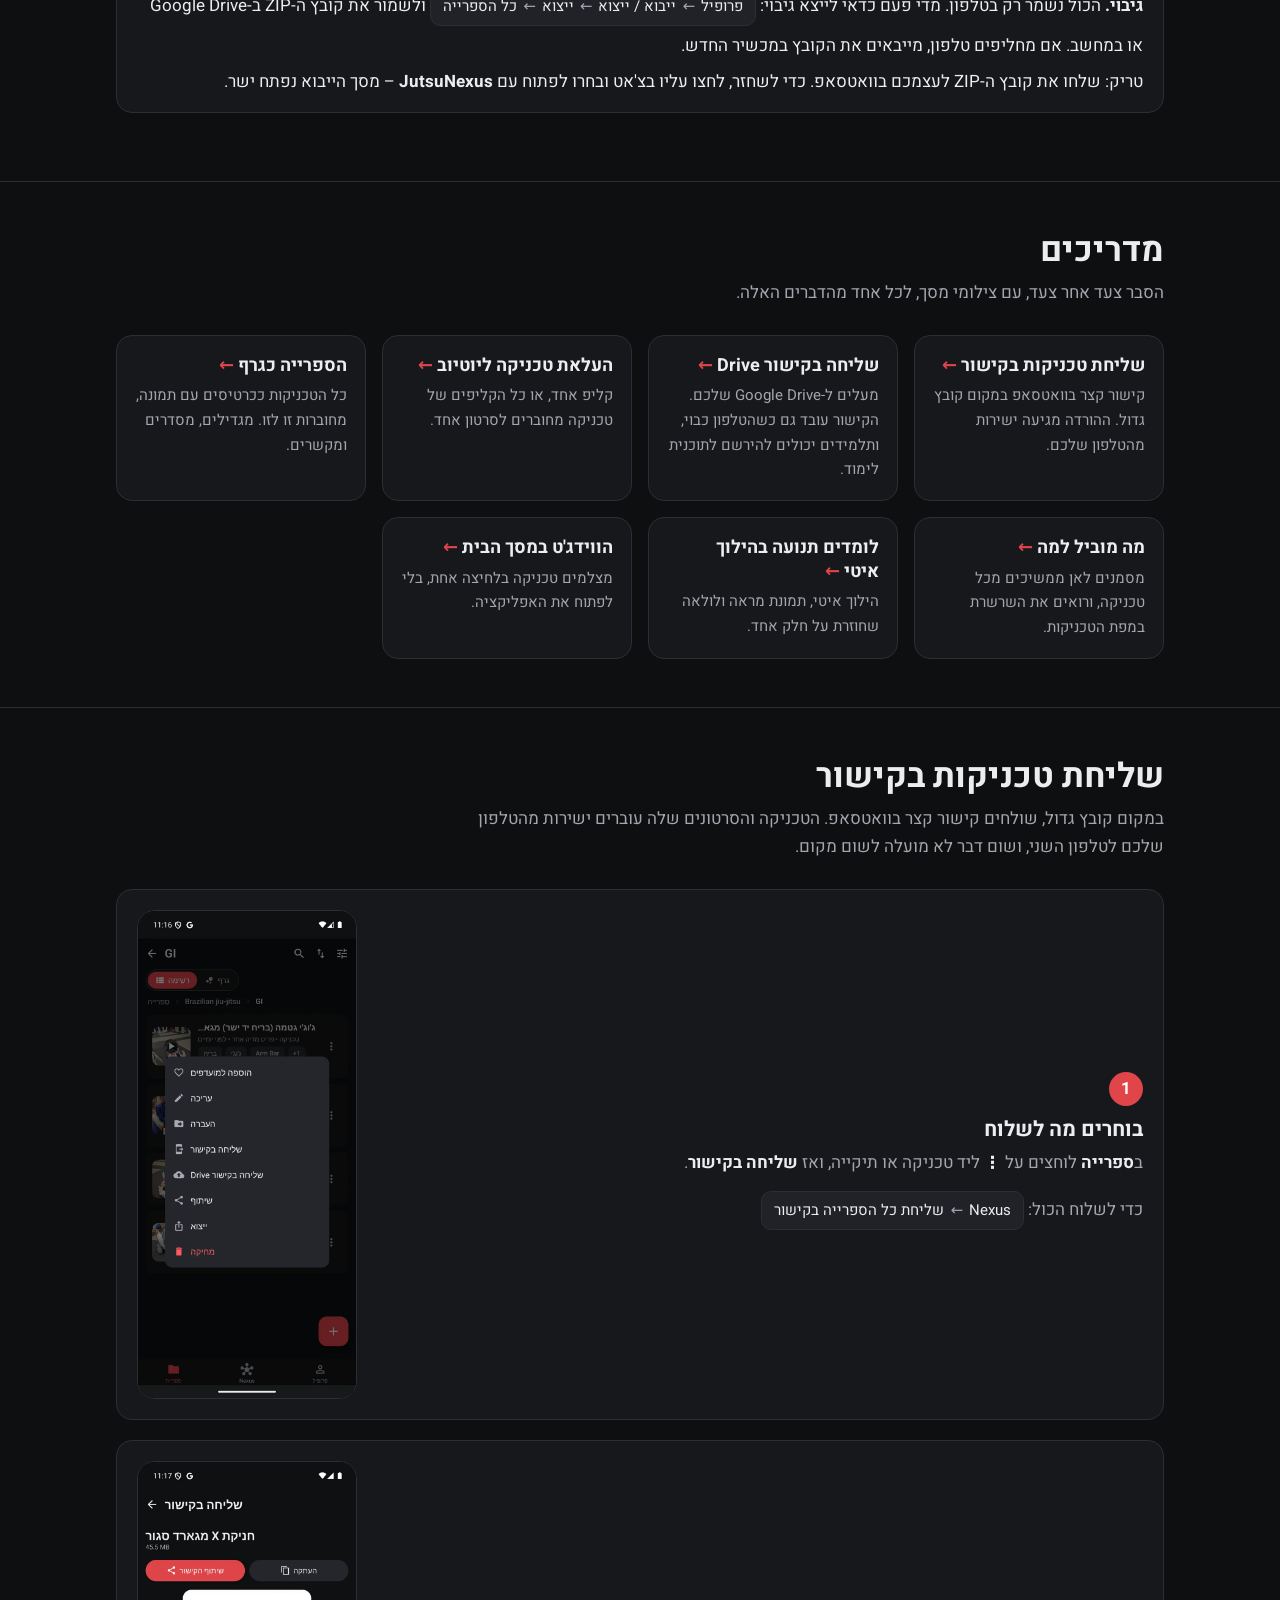
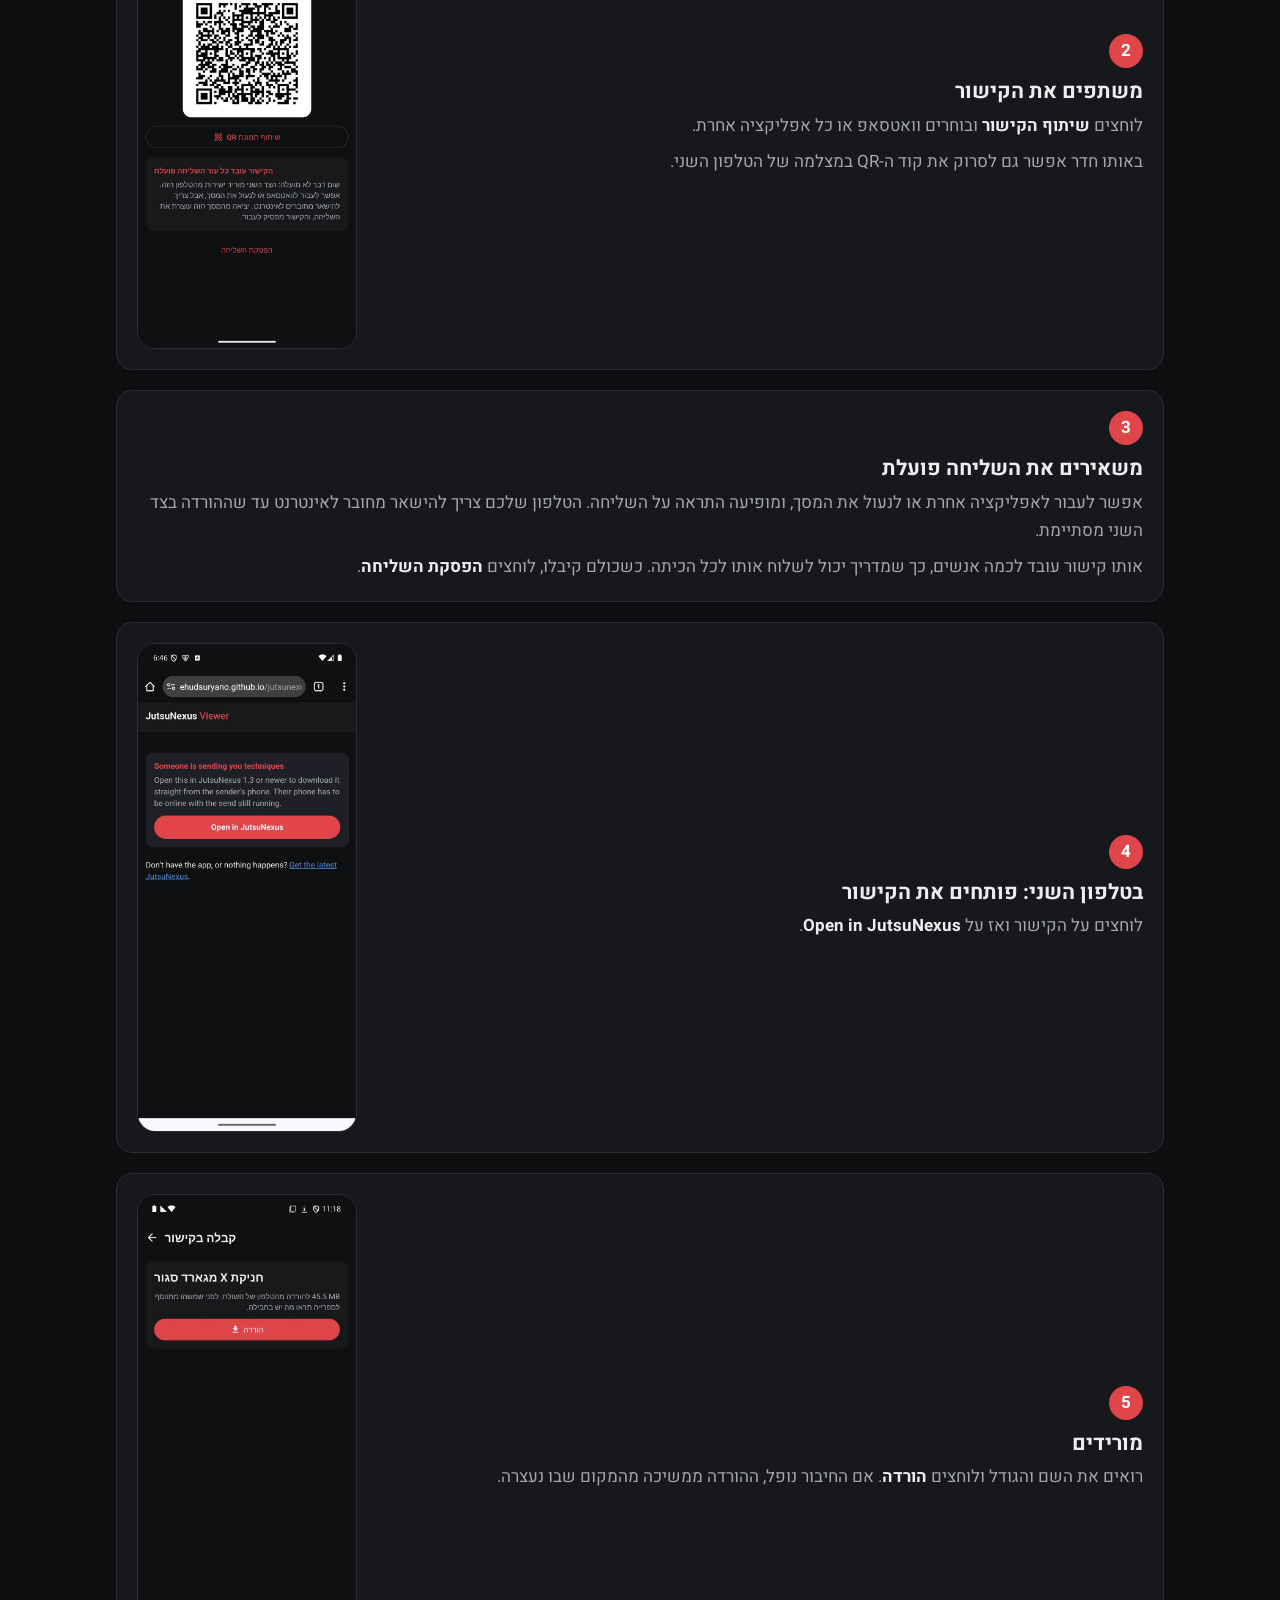
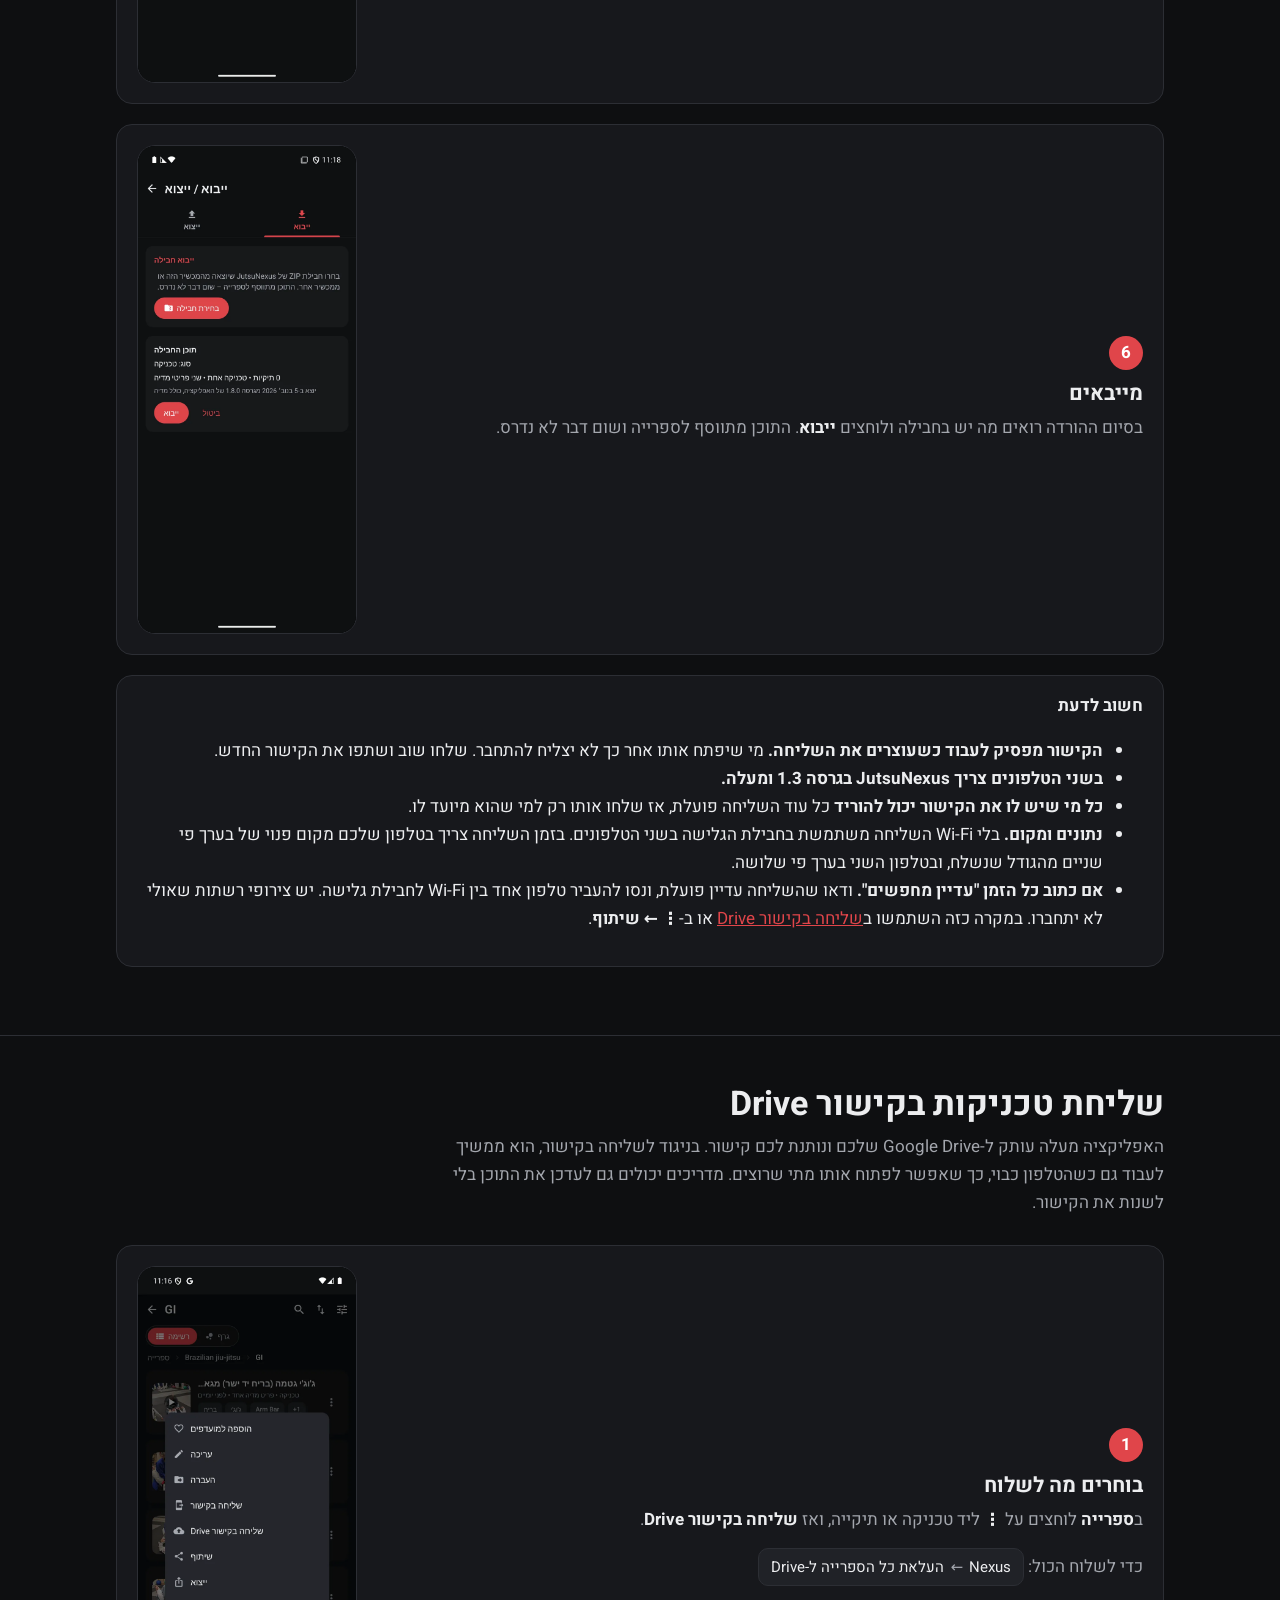
==== commit 8eabe2c7: "Site: version 1.8.2 Co-Authored-By: Claude Opus 5.5 <noreply@anthropic.com>" ====
--- a/index.html
+++ b/index.html
@@ -43,7 +43,7 @@
     <svg viewBox="0 0 24 24" fill="none" stroke="currentColor" stroke-width="2.4" stroke-linecap="round" stroke-linejoin="round" aria-hidden="true"><path d="M12 4v11"/><path d="m7 10 5 5 5-5"/><path d="M5 20h14"/></svg>
     הורדה לאנדרואיד
   </a>
-  <div class="meta"><span>גרסה 1.8.1</span><span>131MB</span><span>אנדרואיד 10 ומעלה</span></div>
+  <div class="meta"><span>גרסה 1.8.2</span><span>131MB</span><span>אנדרואיד 10 ומעלה</span></div>
   <p class="dl-tip">ההורדה נתקעת על 100%? פתחו את הדף בדפדפן עצמו – <b>⋮ ← פתיחה ב-Chrome</b> – ולחצו שוב על הורדה. <a href="#download-stuck">למה?</a></p>
   <div class="android-only">יש לכם אייפון? <a href="https://ehudsuryano.github.io/jutsunexus-webapp/">JutsuNexus בדפדפן</a> (גרסת ניסיון) · <a href="#iphone">מה ההבדל?</a></div>
 </div>
@@ -469,7 +469,8 @@
       <p><strong>חשוב לדעת</strong></p>
       <ul>
         <li><b>במה לבחור.</b> בשליחה בקישור שום דבר לא מועלה, אבל הטלפון שלכם צריך להישאר מחובר עד שההורדה מסתיימת. בקישור Drive צריך קודם להעלות וזה תופס מקום ב-Drive, אבל הוא עובד בכל זמן.</li>
-        <li><b>בשני הטלפונים צריך JutsuNexus בגרסה 1.4 ומעלה.</b></li>
+        <li><b>בשני הטלפונים צריך JutsuNexus בגרסה 1.4 ומעלה, או את גרסת הדפדפן.</b></li>
+        <li><b>בגרסת הדפדפן</b> (<a href="https://ehudsuryano.github.io/jutsunexus-webapp/">JutsuNexus בדפדפן</a>, לאייפון): כדי לשלוח לוחצים ⋮ על טכניקה או תיקייה ואז <b>שליחה בקישור Drive</b>, או ⋮ בראש הספרייה ואז <b>שליחת הספרייה בקישור Drive</b>. כדי לקבל פותחים את לשונית <b>ייבוא</b>, מדביקים את הקישור או לוחצים <b>סריקת קוד QR</b>, ובוחרים <b>ייבוא חד-פעמי</b> או <b>הרשמה</b>. גם <b>בדיקת עדכונים</b> נמצאת בלשונית הייבוא. הקישורים עובדים בין גרסת הדפדפן לאפליקציה לאנדרואיד בשני הכיוונים.</li>
         <li><b>כל מי שיש לו את הקישור יכול להוריד</b> עד שתעצרו את השיתוף, אז שלחו אותו רק למי שהוא מיועד לו.</li>
         <li><b>מקום.</b> הקובץ תופס מקום ב-Drive שלכם, שבו Google נותן 15GB בחינם. בזמן הכנת ההעלאה צריך גם בטלפון מקום פנוי של בערך פי שניים מהגודל שנשלח.</li>
         <li><b>קבצים עמוסים.</b> Google עלול להגביל זמנית הורדות של קובץ שאנשים רבים מורידים בבת אחת.</li>
@@ -748,7 +749,7 @@
     <details id="iphone">
       <summary>יש גרסה לאייפון?</summary>
       <p>כן, בדפדפן: <a href="https://ehudsuryano.github.io/jutsunexus-webapp/">JutsuNexus בדפדפן</a> (גרסת ניסיון). היא עובדת באייפון ובכל טלפון אחר, בלי חנות אפליקציות ובלי חשבון. ב-Safari לוחצים <b>שיתוף ← הוספה למסך הבית</b>, ומאז פותחים אותה מהסמל: היא נפתחת במסך מלא ועובדת גם בלי אינטרנט.</p>
-      <p>יש בה ספרייה עם תמונות וסרטונים, הילוך איטי, תמונת מראה ולולאה, ואפשר לייבא ולשתף בה חבילות – אותן חבילות של האפליקציה לאנדרואיד, בשני הכיוונים. אין בה שליחה בקישור ישירות מהטלפון, וקישור Drive צריך קודם להוריד לקבצים ורק אז לייבא.</p>
+      <p>יש בה ספרייה עם תמונות וסרטונים, הילוך איטי, תמונת מראה ולולאה, הספרייה כגרף ומפת הטכניקות, ואפשר לייבא ולשתף בה חבילות – אותן חבילות של האפליקציה לאנדרואיד, בשני הכיוונים. היא שולחת ופותחת <a href="#drive">קישורי Drive</a>, אפשר להירשם בה לתוכנית לימוד, והיא סורקת קודי QR מלשונית הייבוא. הדבר היחיד שאין בה הוא <a href="#send">שליחה בקישור</a> ישירות מהטלפון, שדורשת את האפליקציה לאנדרואיד.</p>
       <p>הספרייה נשמרת רק בדפדפן של אותו טלפון, אז כדאי לשמור מדי פעם גיבוי: <b>עוד ← גיבוי הספרייה</b>.</p>
     </details>
     <details>
@@ -778,7 +779,7 @@
 </main>
 
 <footer>
-  <div class="wrap">JutsuNexus · גרסה 1.8.1 · <a href="privacy.html">פרטיות</a> · <a href="en/" hreflang="en" lang="en">English</a></div>
+  <div class="wrap">JutsuNexus · גרסה 1.8.2 · <a href="privacy.html">פרטיות</a> · <a href="en/" hreflang="en" lang="en">English</a></div>
 </footer>
 
 <div class="lightbox" id="lightbox" aria-hidden="true"><img alt=""></div>
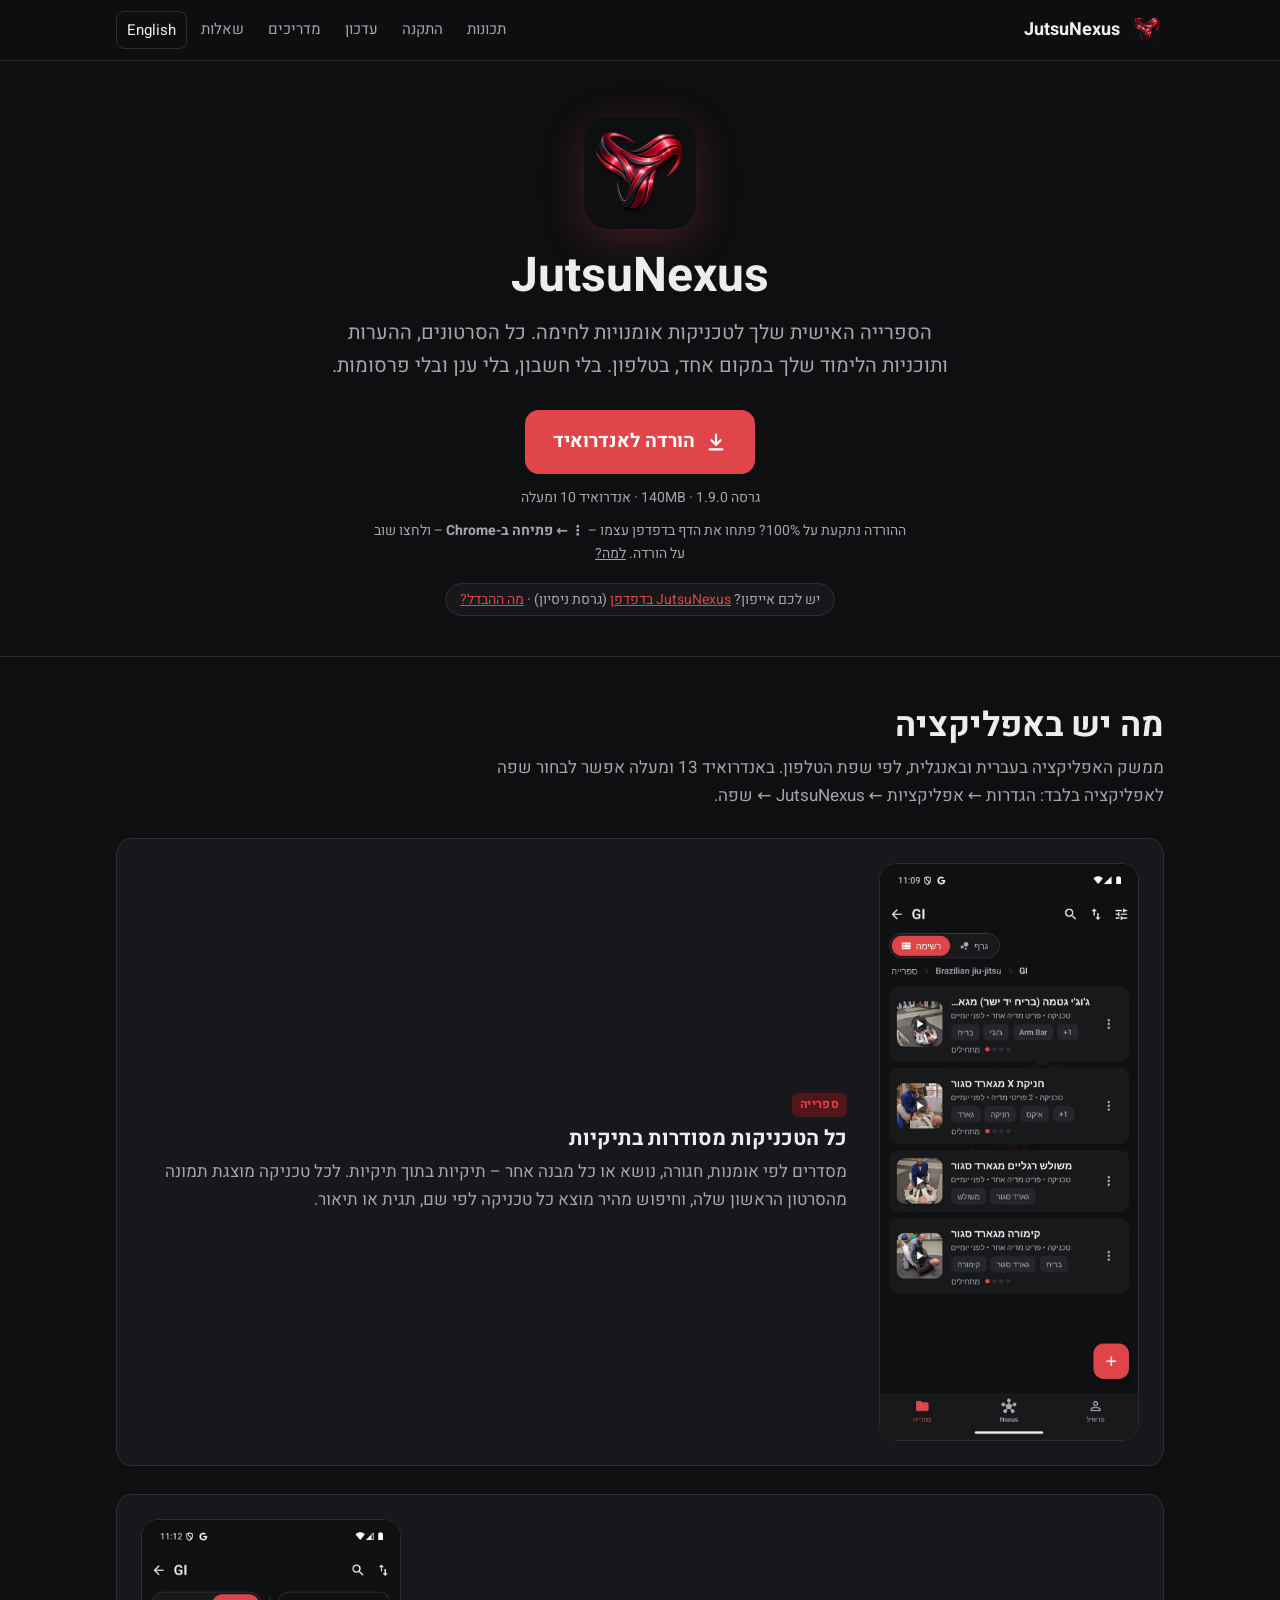
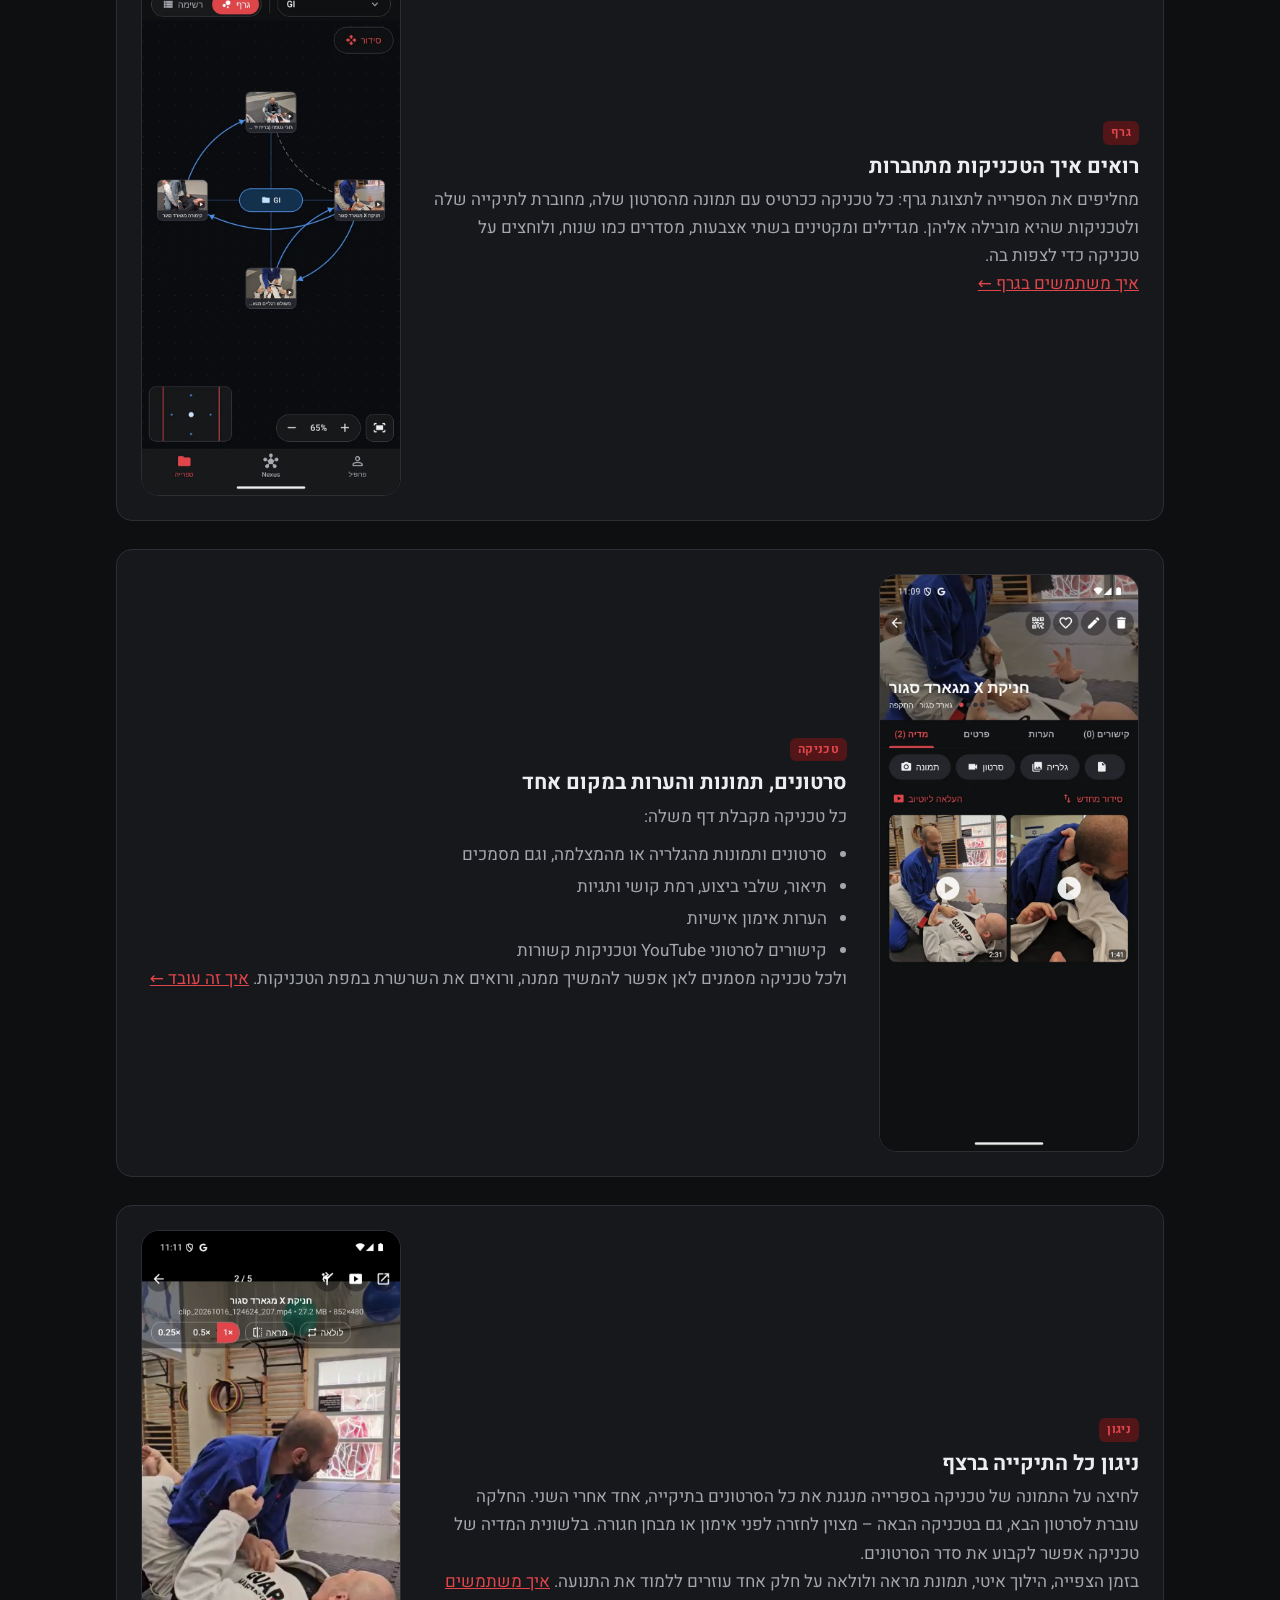
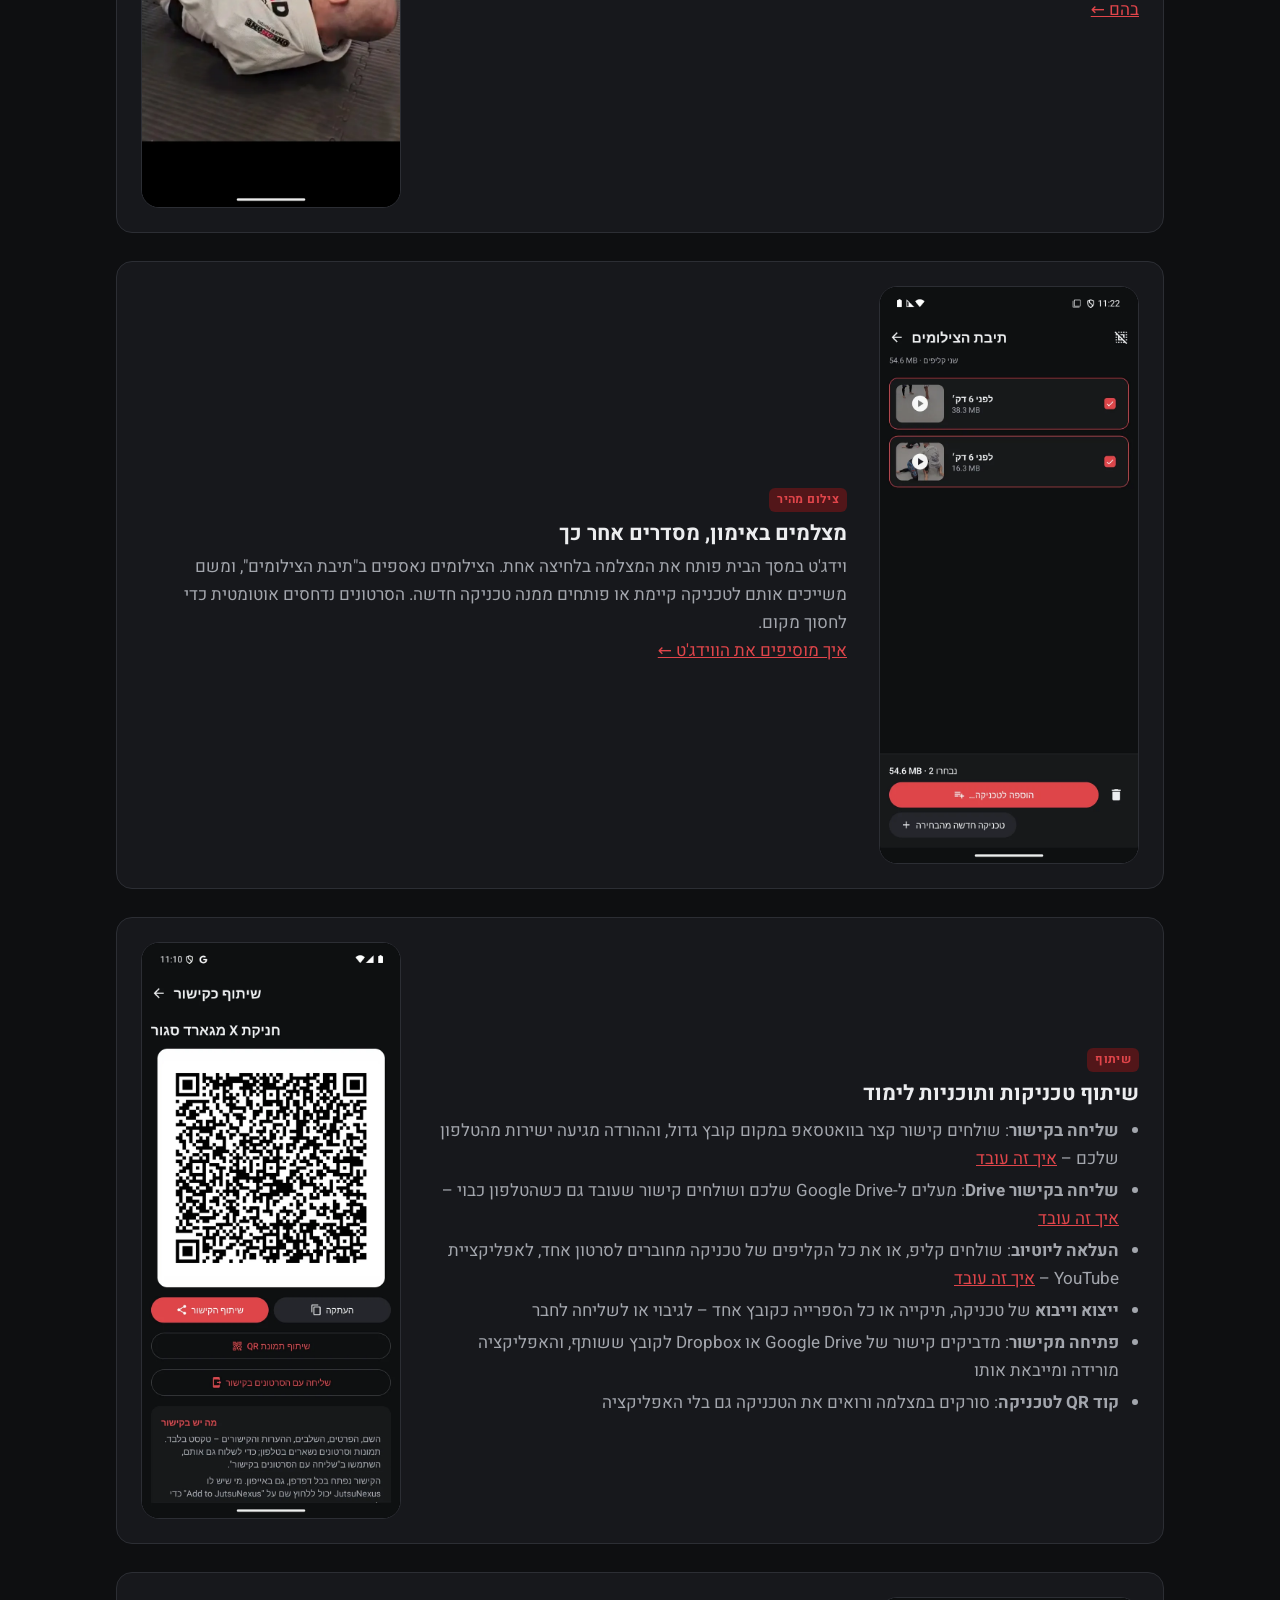
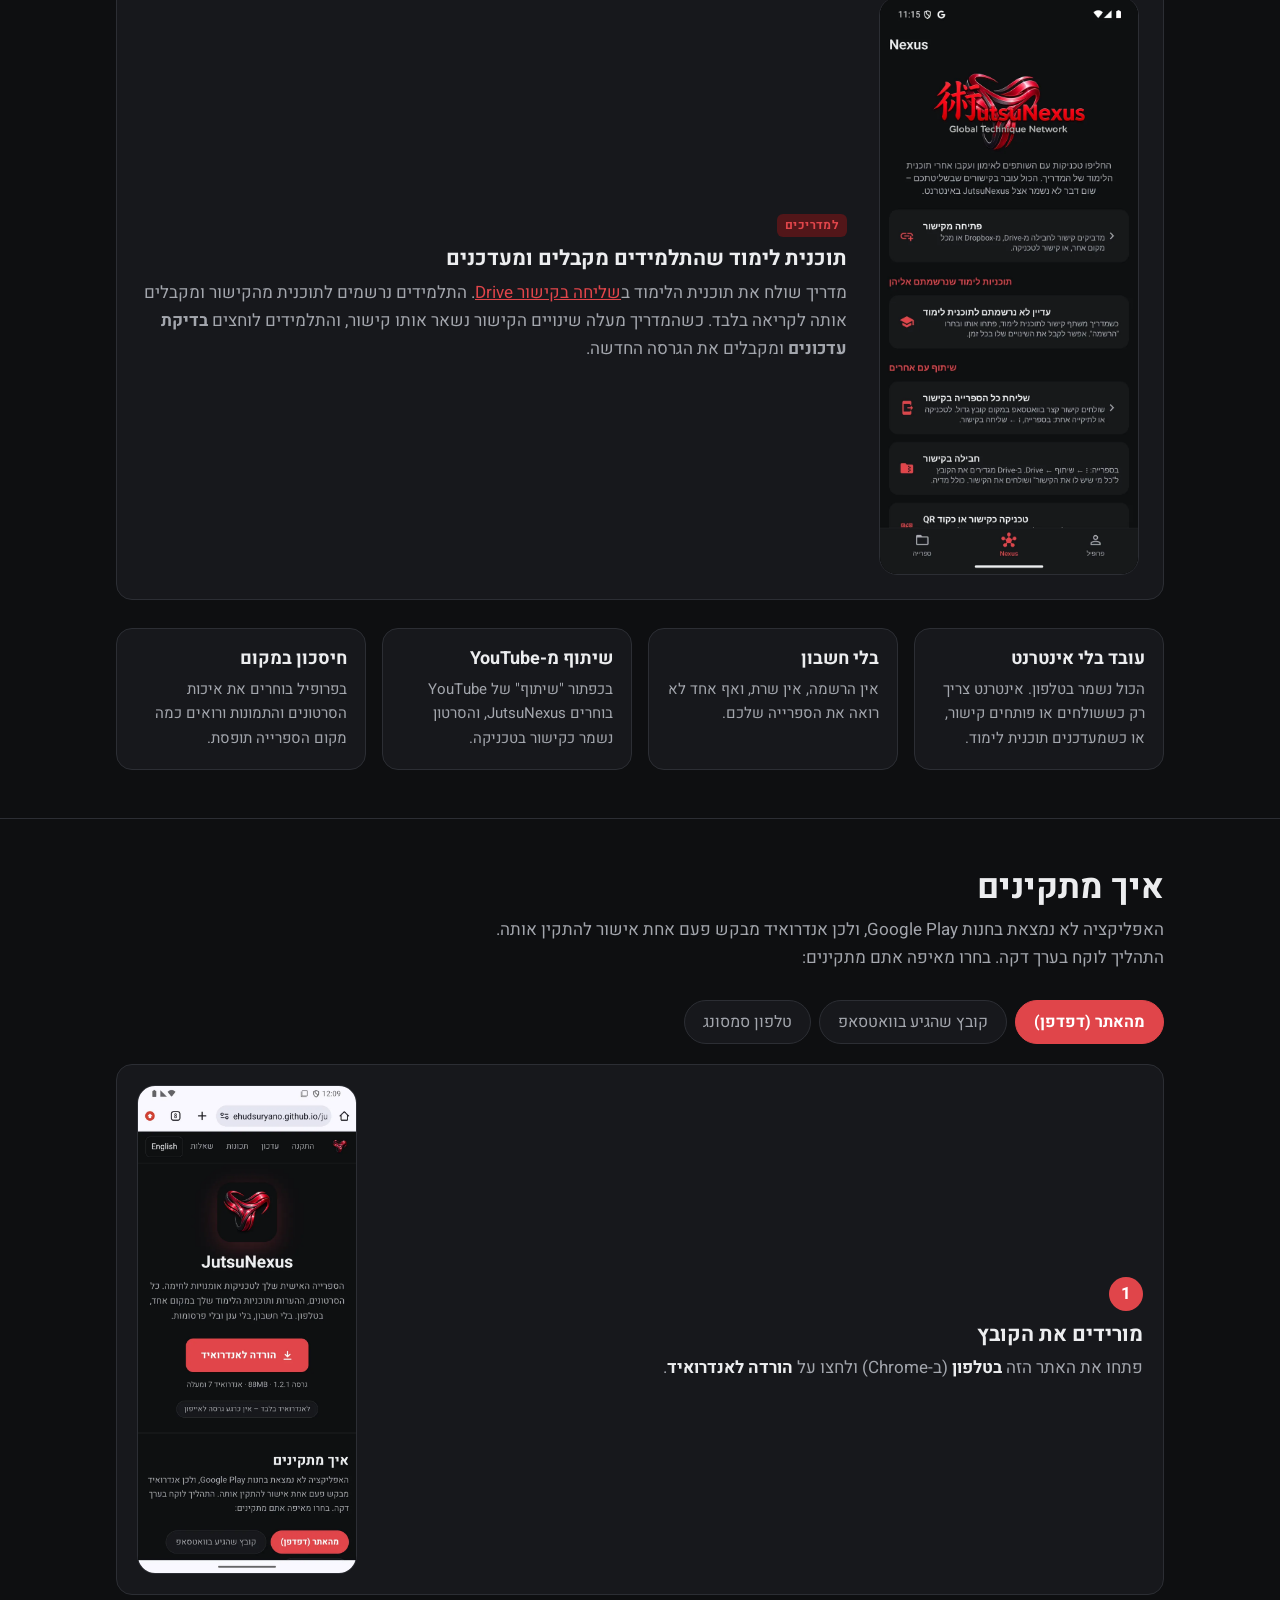
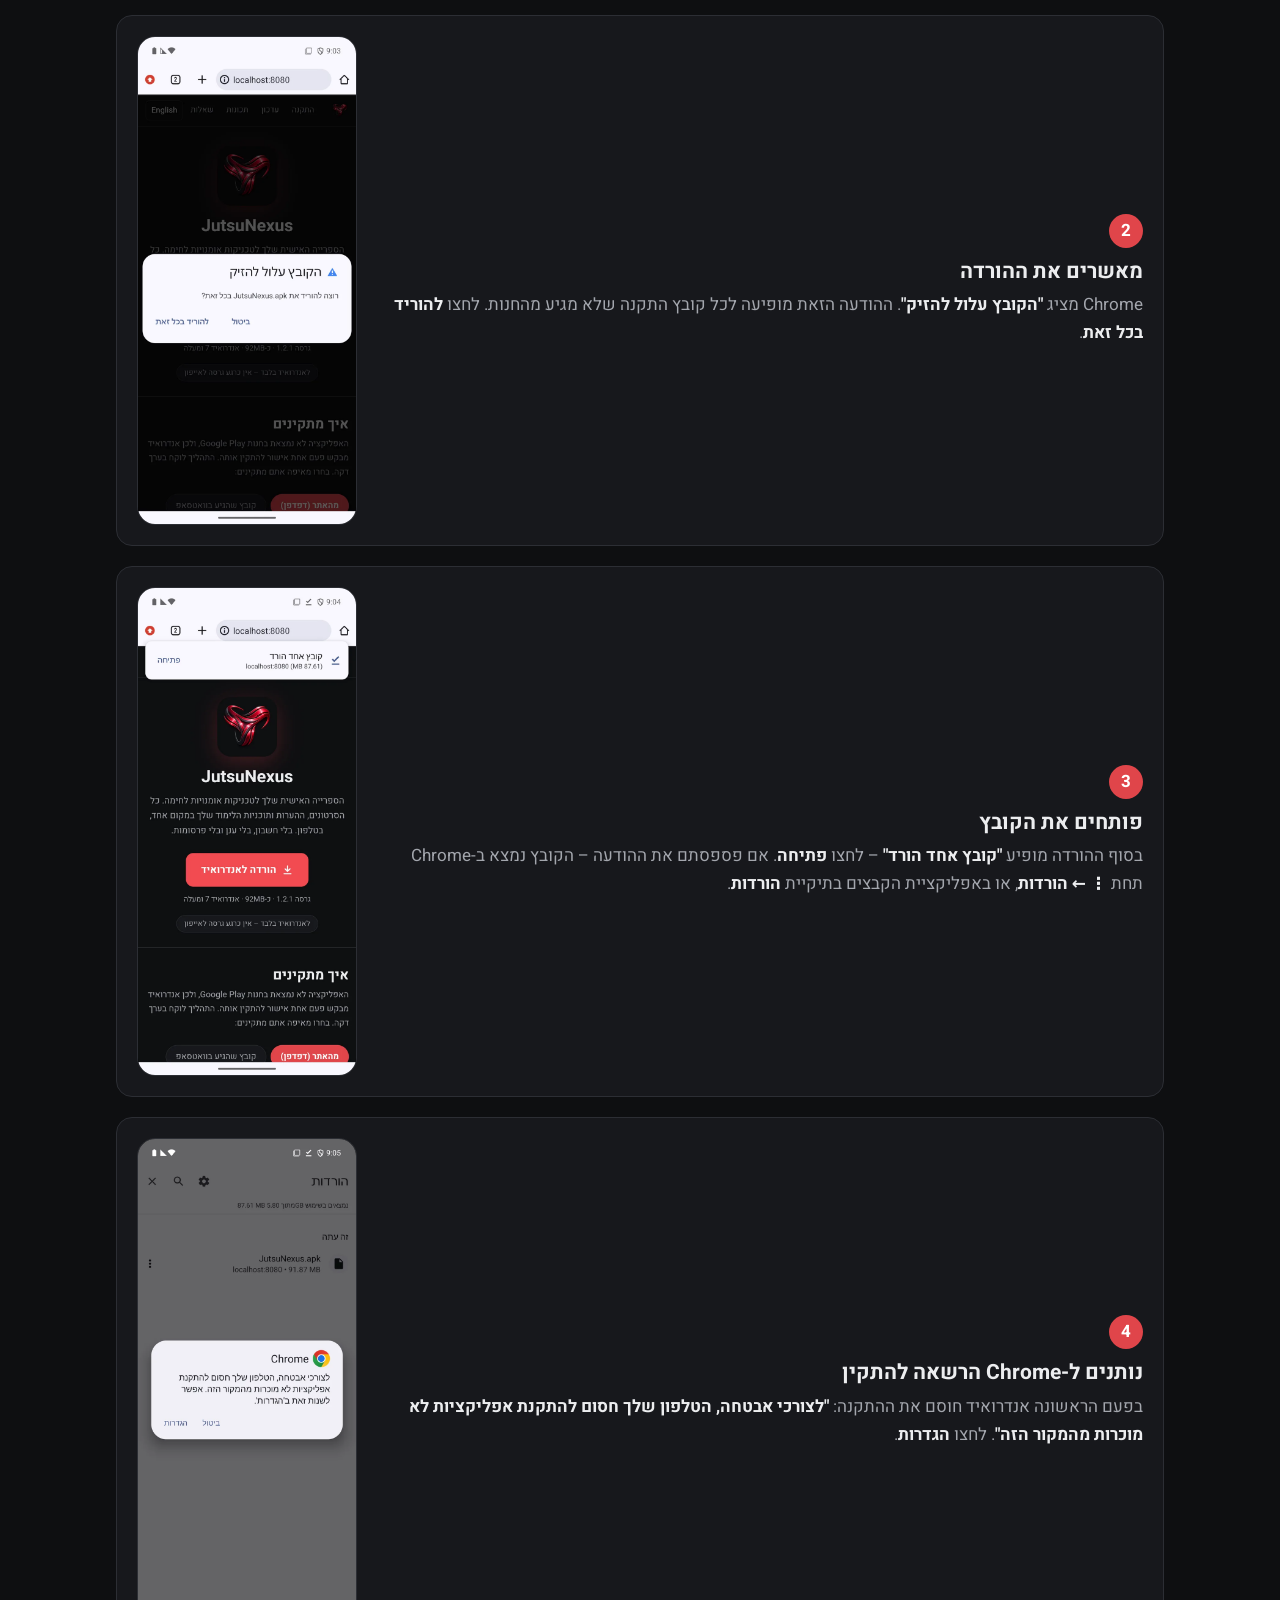
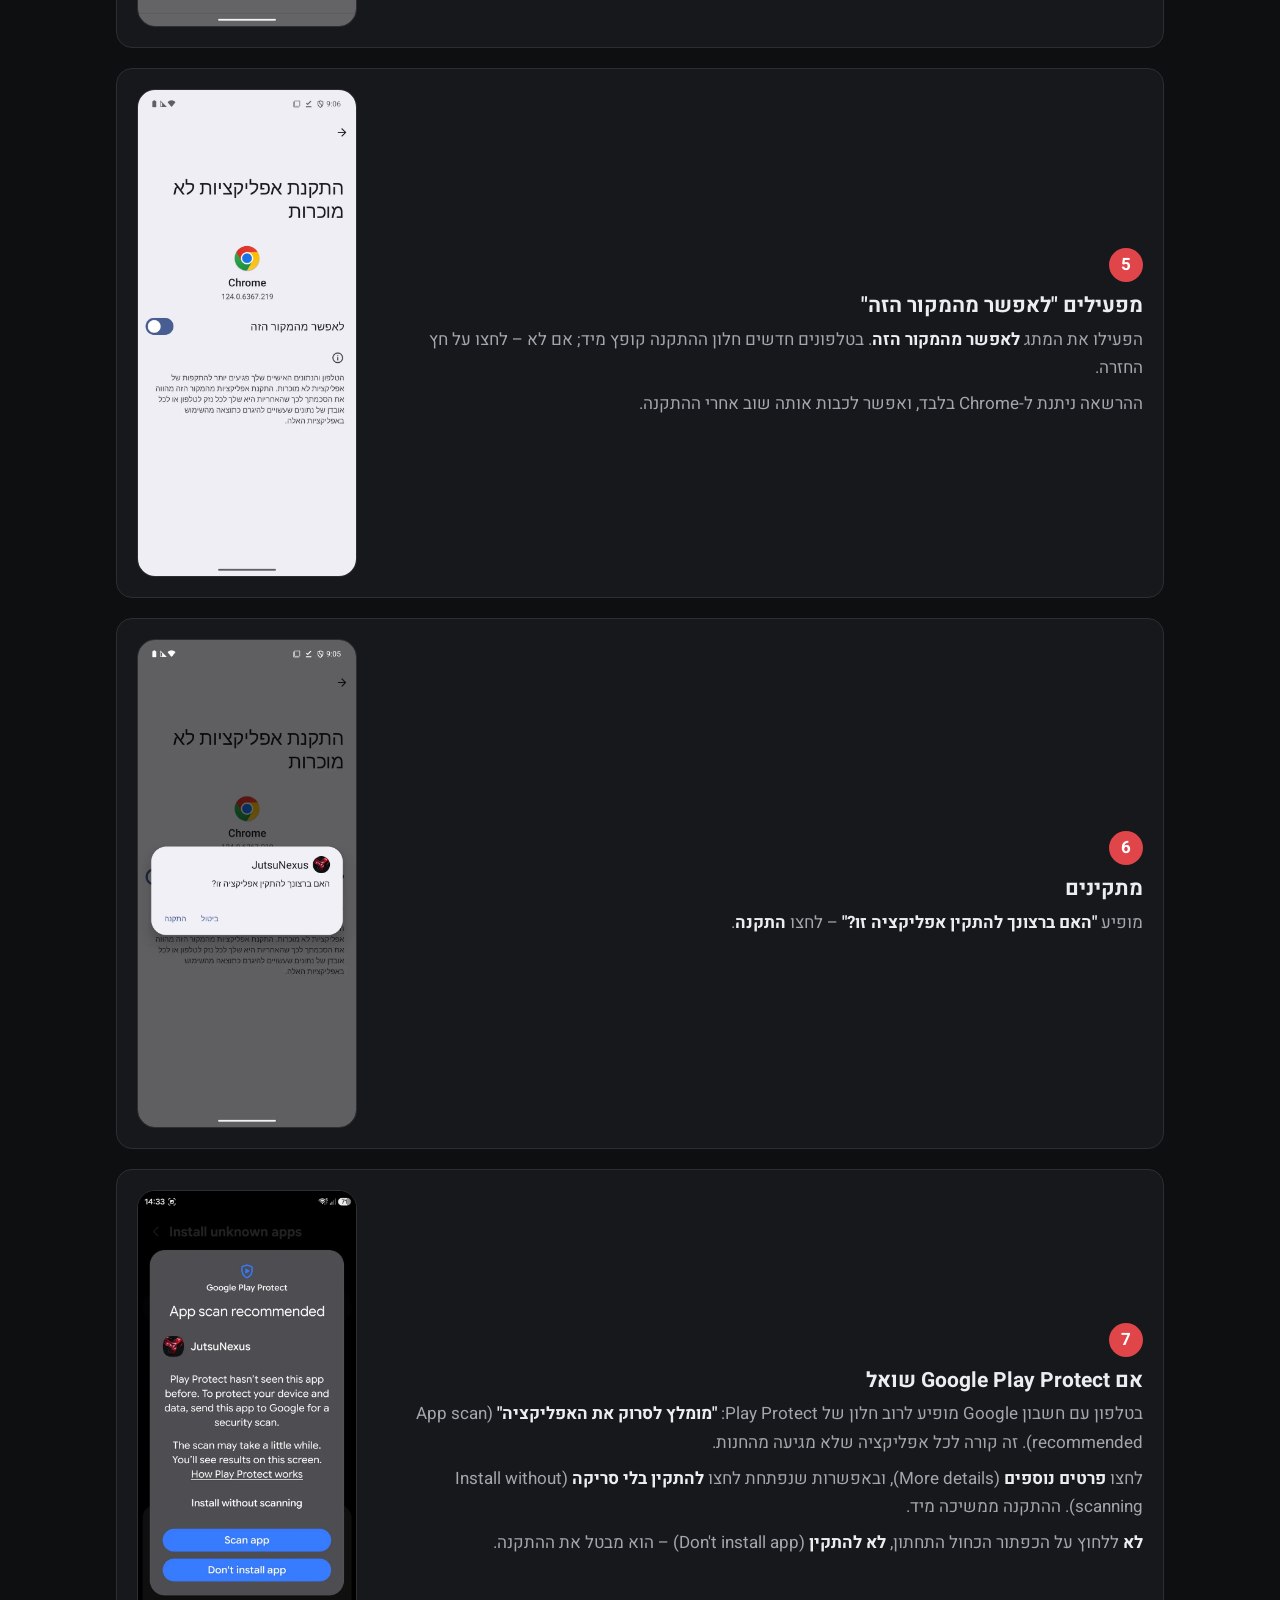
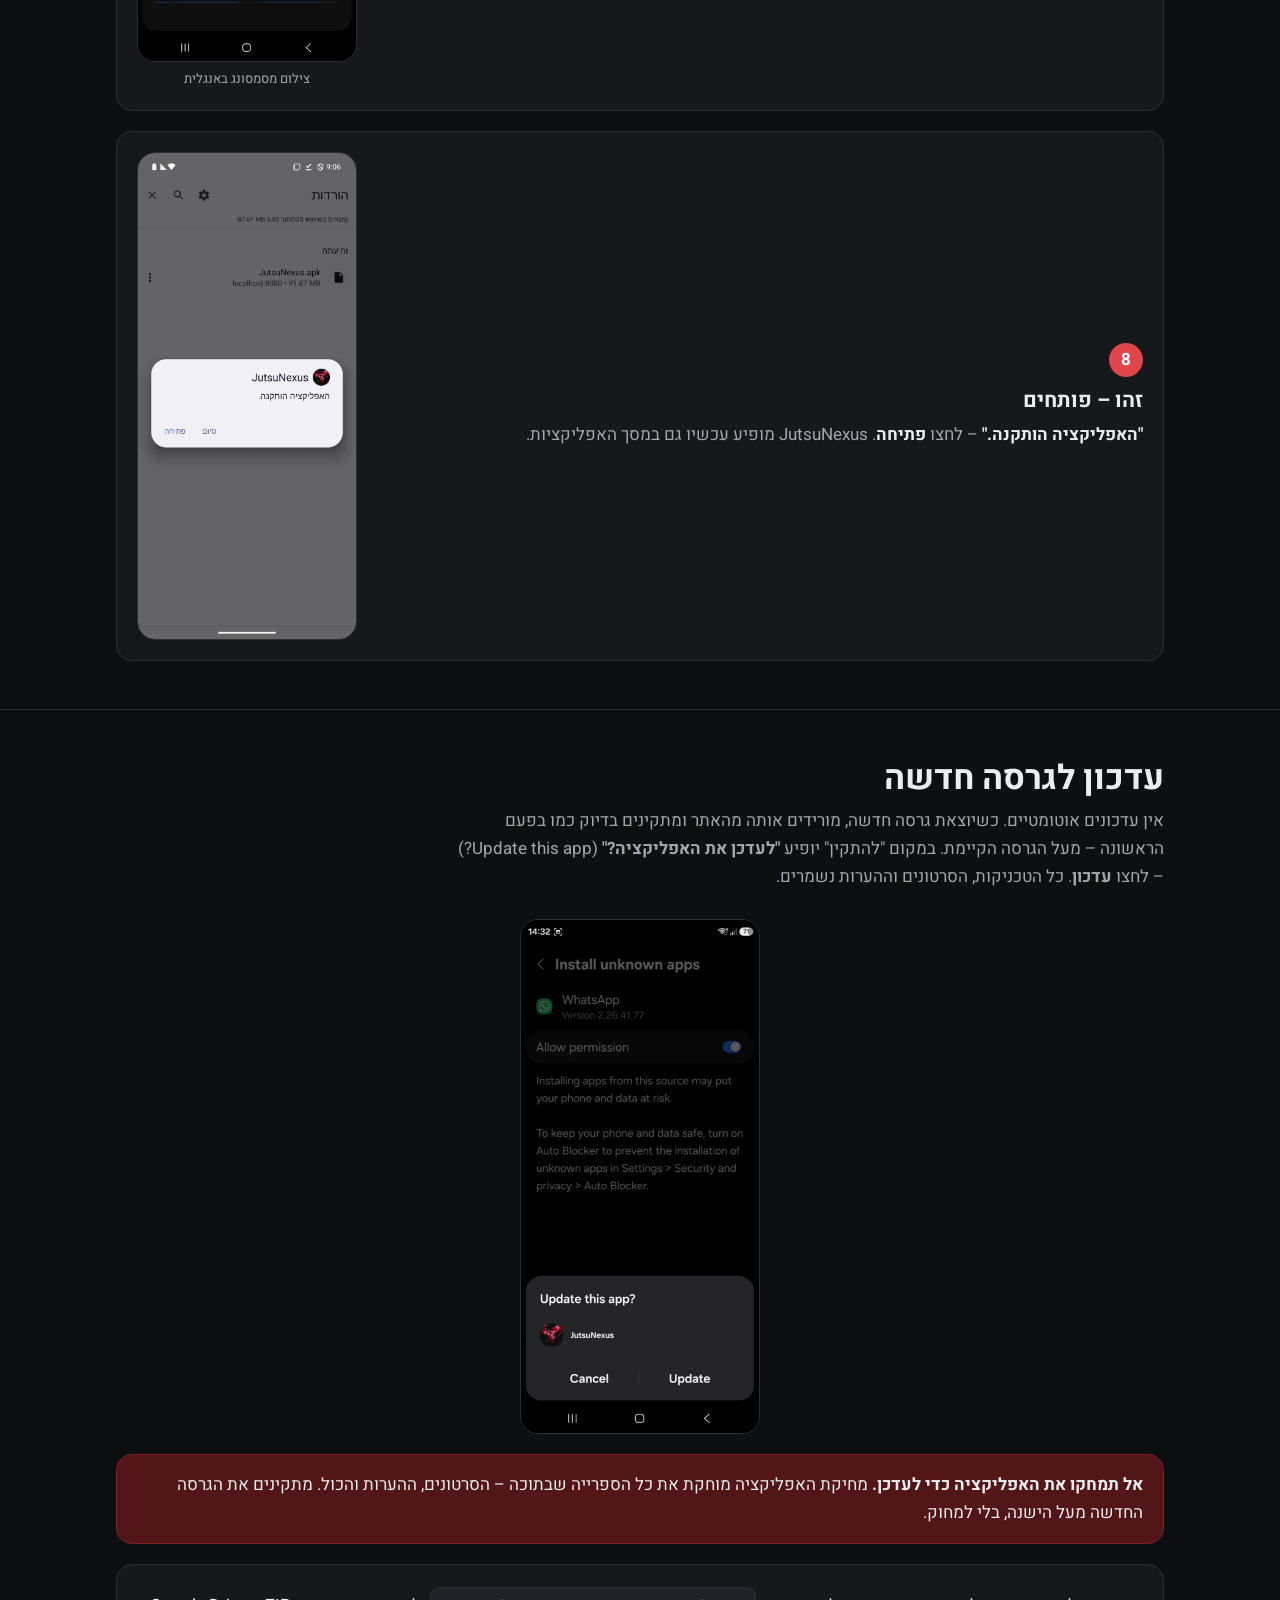
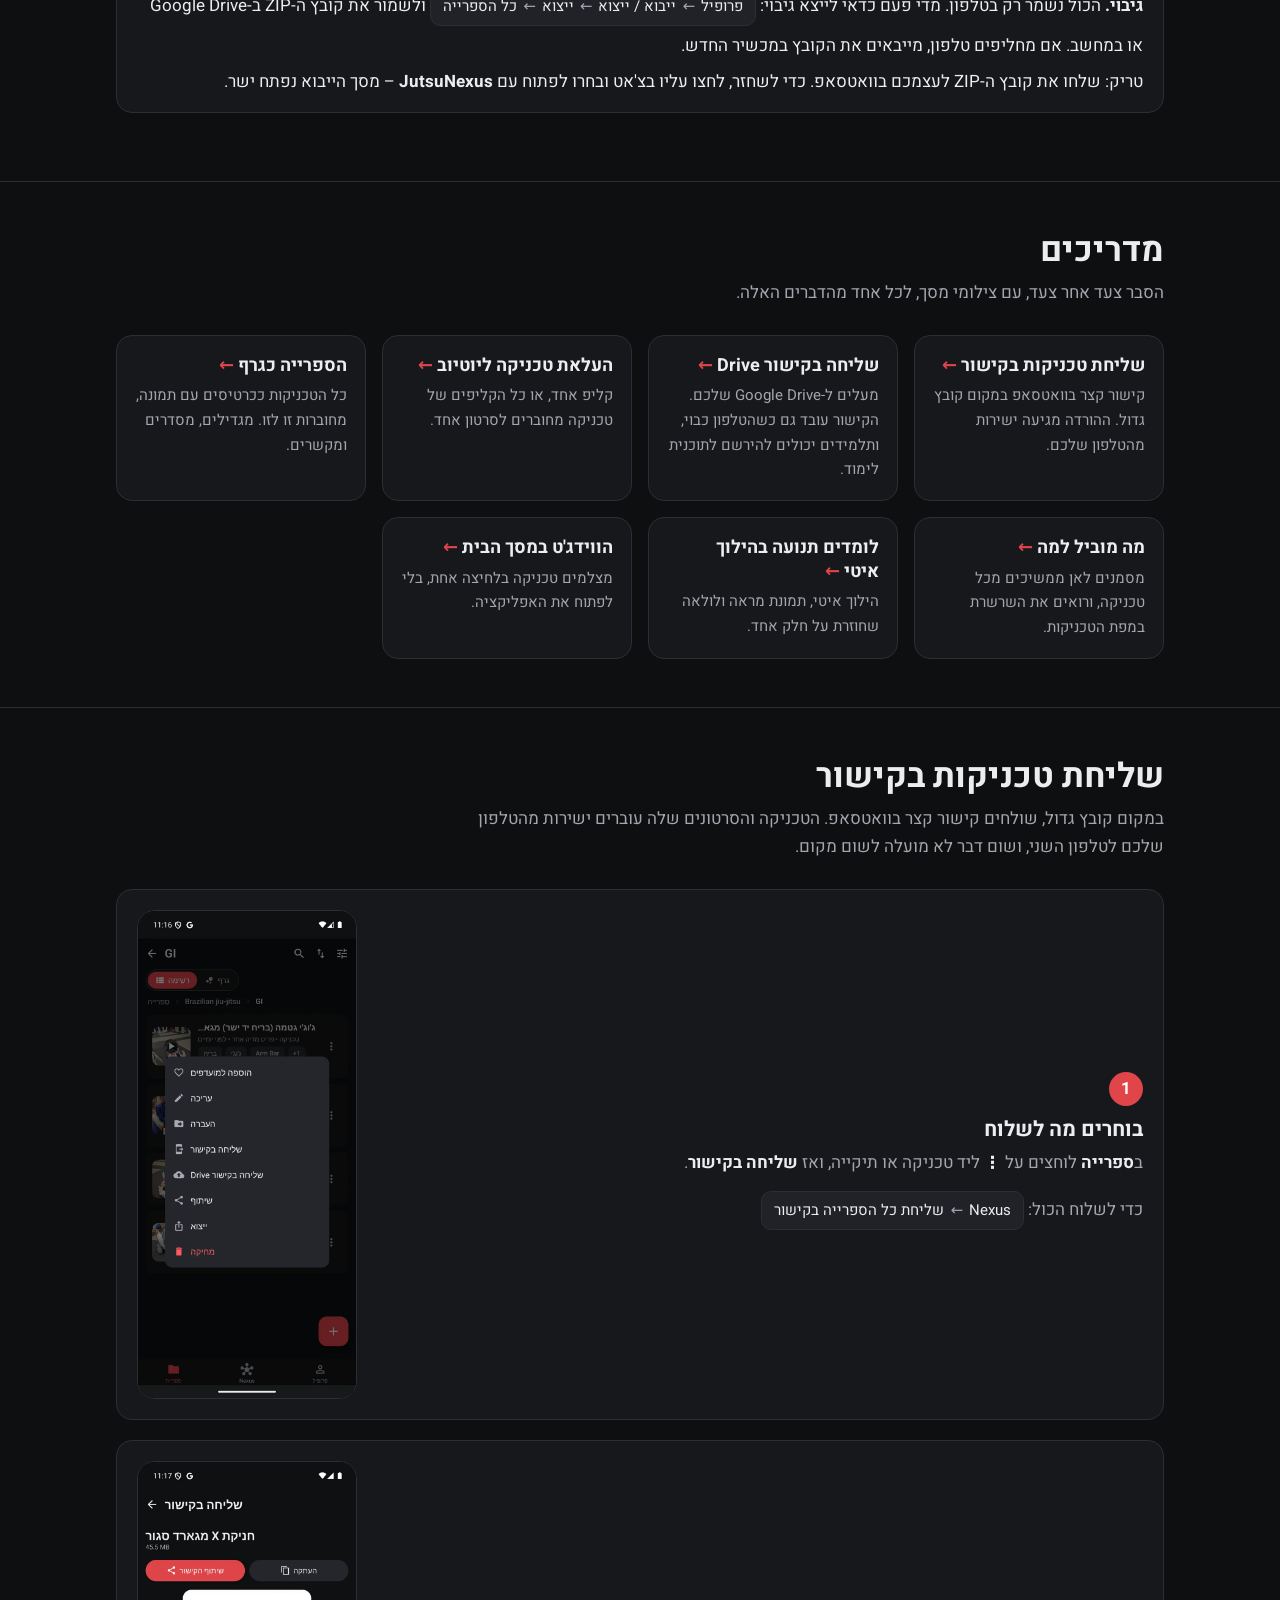
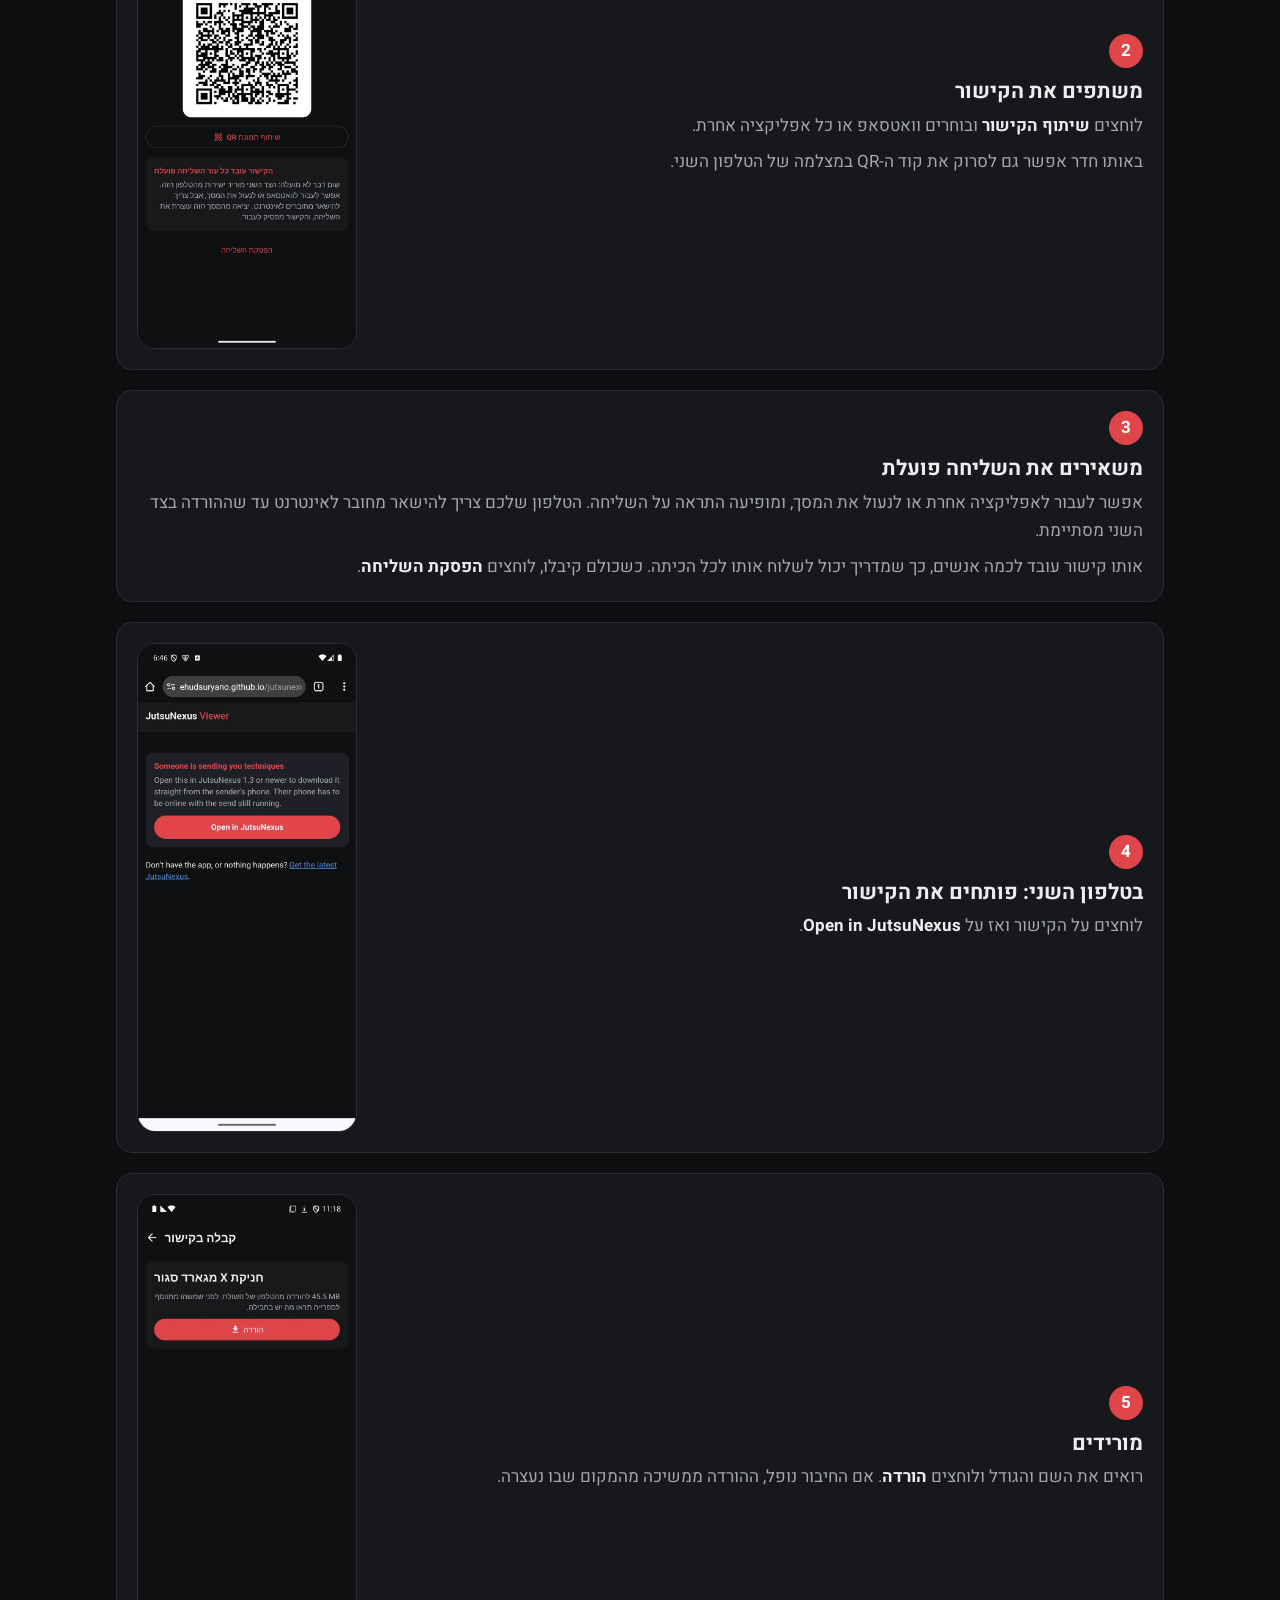
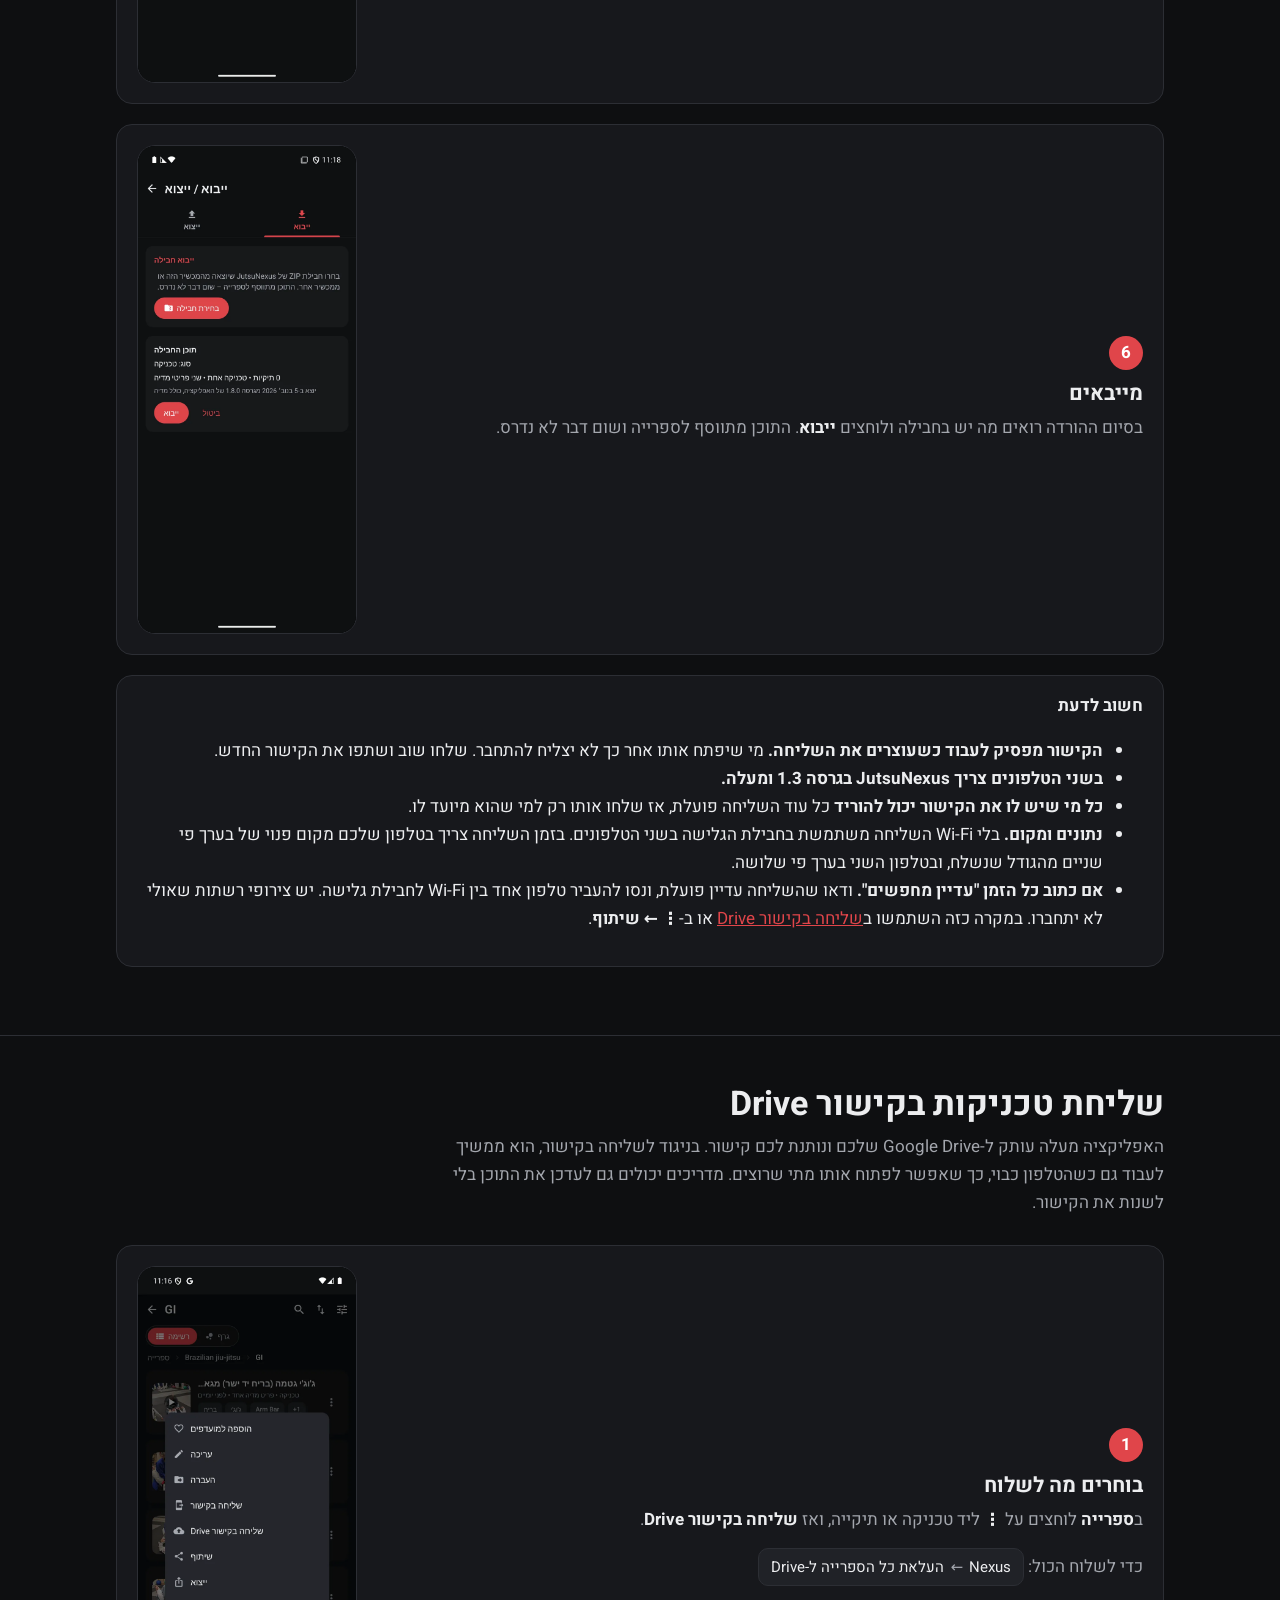
==== commit 8203c904: "Site: version 1.9.0 (140MB; 300MB free to install) Co-Authored-By: Claude Opus 5.5 <noreply@anthropi" ====
--- a/index.html
+++ b/index.html
@@ -43,7 +43,7 @@
     <svg viewBox="0 0 24 24" fill="none" stroke="currentColor" stroke-width="2.4" stroke-linecap="round" stroke-linejoin="round" aria-hidden="true"><path d="M12 4v11"/><path d="m7 10 5 5 5-5"/><path d="M5 20h14"/></svg>
     הורדה לאנדרואיד
   </a>
-  <div class="meta"><span>גרסה 1.8.2</span><span>131MB</span><span>אנדרואיד 10 ומעלה</span></div>
+  <div class="meta"><span>גרסה 1.9.0</span><span>140MB</span><span>אנדרואיד 10 ומעלה</span></div>
   <p class="dl-tip">ההורדה נתקעת על 100%? פתחו את הדף בדפדפן עצמו – <b>⋮ ← פתיחה ב-Chrome</b> – ולחצו שוב על הורדה. <a href="#download-stuck">למה?</a></p>
   <div class="android-only">יש לכם אייפון? <a href="https://ehudsuryano.github.io/jutsunexus-webapp/">JutsuNexus בדפדפן</a> (גרסת ניסיון) · <a href="#iphone">מה ההבדל?</a></div>
 </div>
@@ -755,7 +755,7 @@
     <details>
       <summary>ההתקנה נכשלת עם ההודעה "האפליקציה לא הותקנה"</summary>
       <p>זה קורה כשמותקנת בטלפון גרסה ישנה של JutsuNexus שנחתמה אחרת (למשל גרסת ניסיון שקיבלתם ישירות). פתחו את האפליקציה הישנה, ייצאו את כל הספרייה (<b>Profile ← Import / Export ← Export ← Entire Library</b>), שמרו את הקובץ, מחקו את האפליקציה הישנה, התקינו את החדשה וייבאו את הקובץ.</p>
-      <p>סיבות נוספות: אין מספיק מקום פנוי (צריך לפחות 250MB: הקובץ שהורד ועוד האפליקציה), או שההורדה לא הושלמה – נסו להוריד שוב.</p>
+      <p>סיבות נוספות: אין מספיק מקום פנוי (צריך לפחות 300MB: הקובץ שהורד ועוד האפליקציה), או שההורדה לא הושלמה – נסו להוריד שוב.</p>
     </details>
     <details>
       <summary>הטלפון שלי ישן מאנדרואיד 10</summary>
@@ -779,7 +779,7 @@
 </main>
 
 <footer>
-  <div class="wrap">JutsuNexus · גרסה 1.8.2 · <a href="privacy.html">פרטיות</a> · <a href="en/" hreflang="en" lang="en">English</a></div>
+  <div class="wrap">JutsuNexus · גרסה 1.9.0 · <a href="privacy.html">פרטיות</a> · <a href="en/" hreflang="en" lang="en">English</a></div>
 </footer>
 
 <div class="lightbox" id="lightbox" aria-hidden="true"><img alt=""></div>
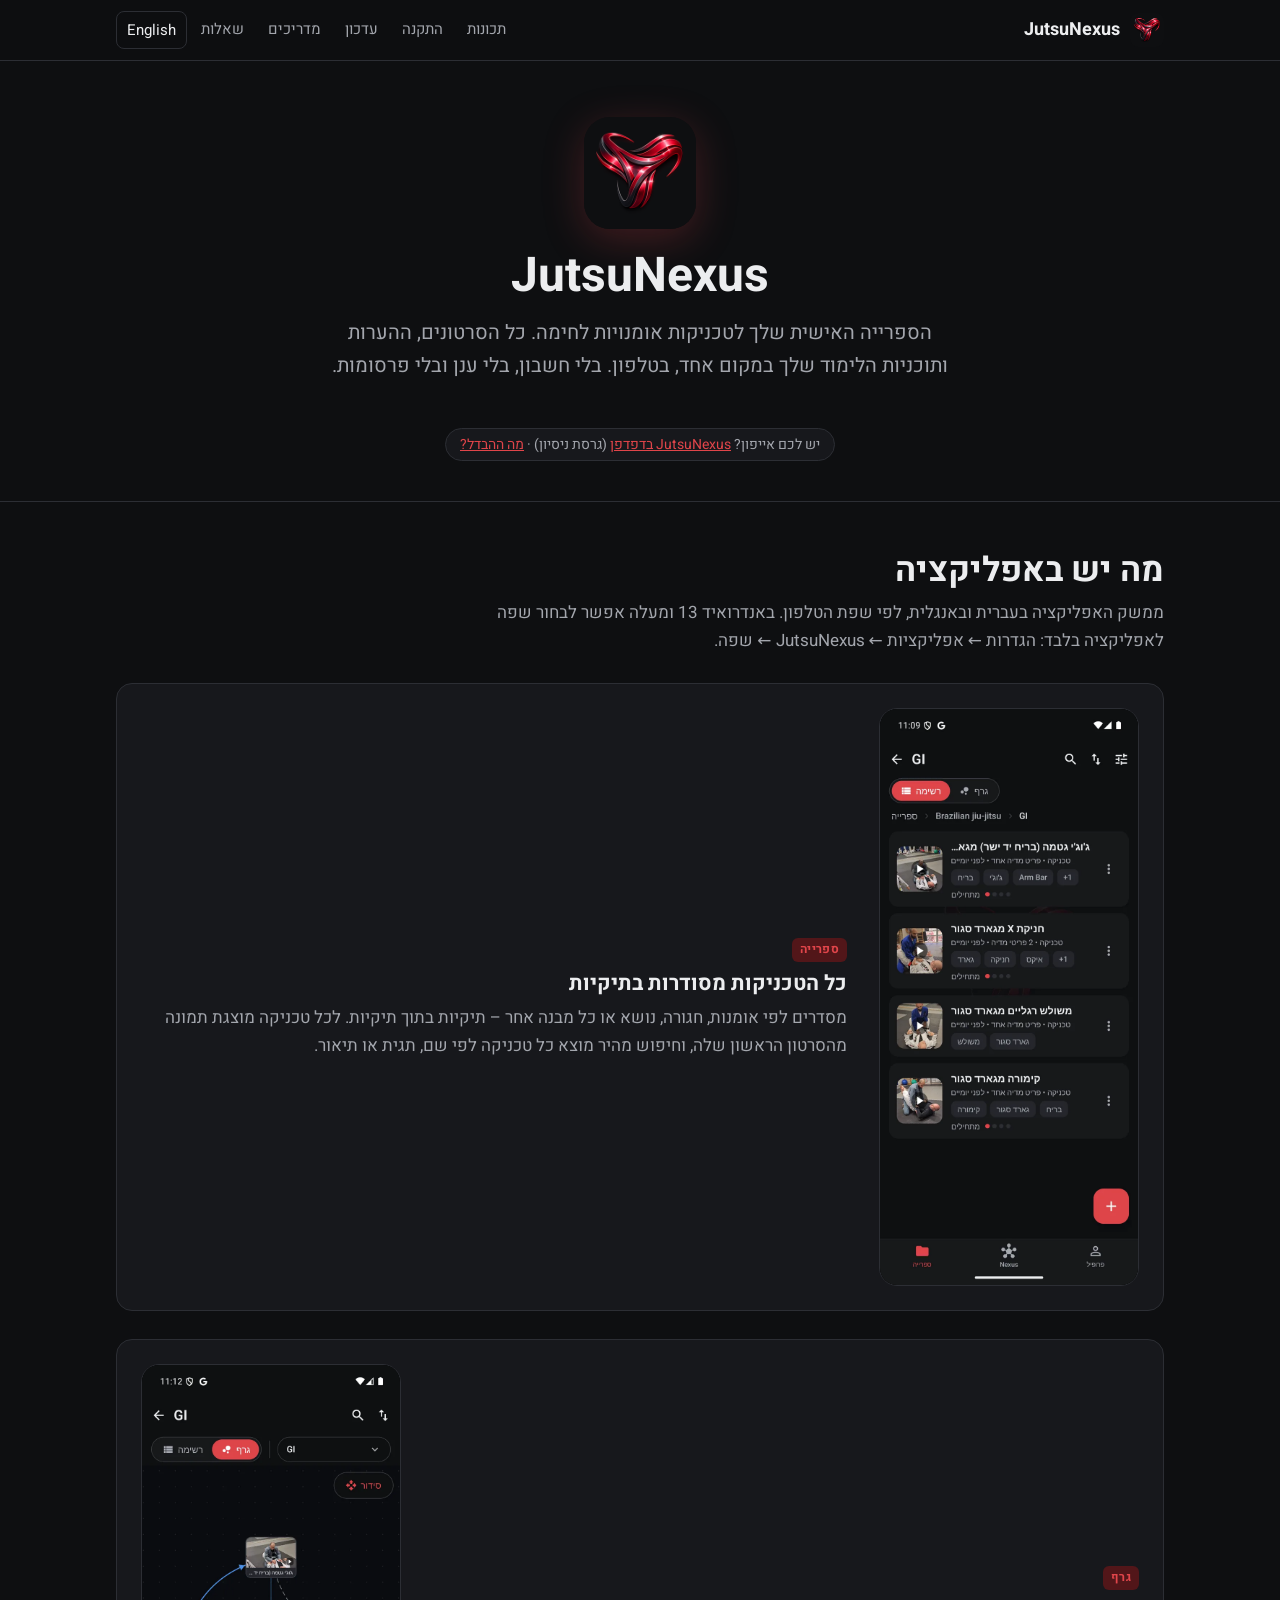
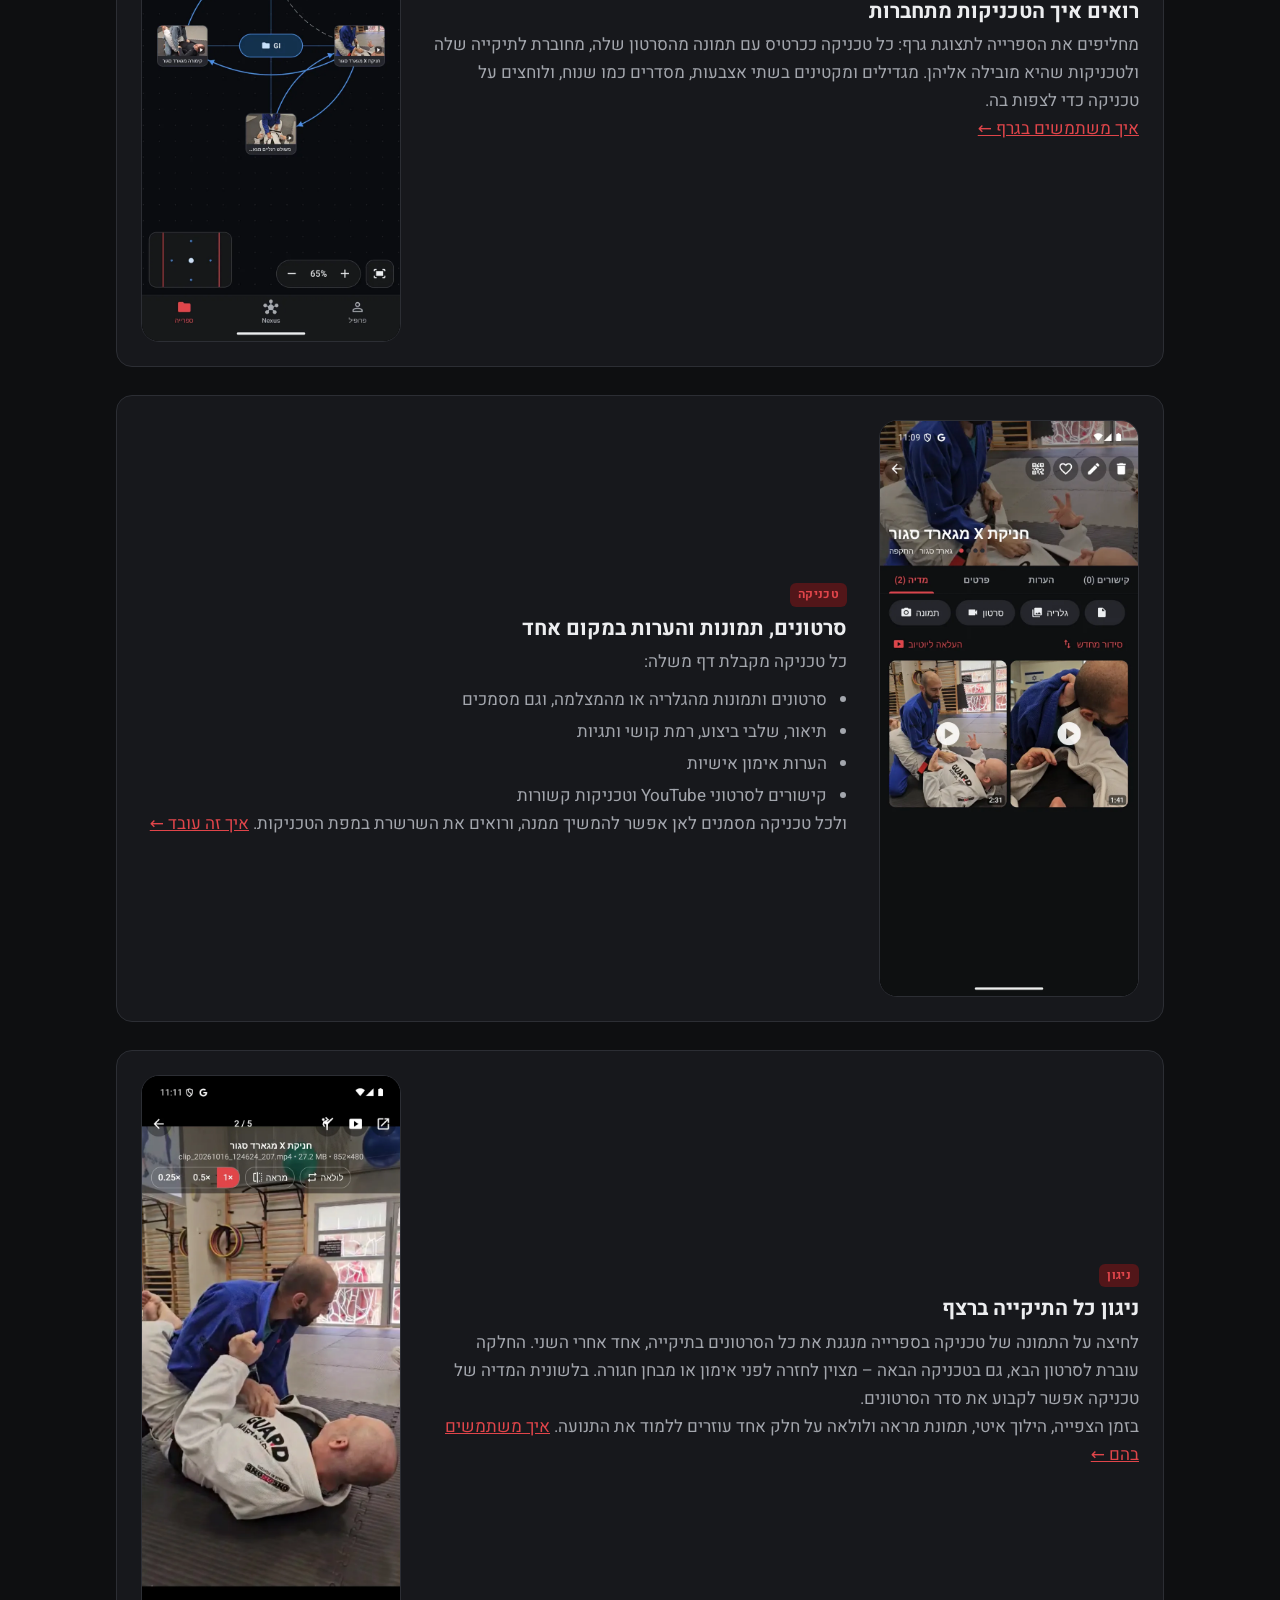
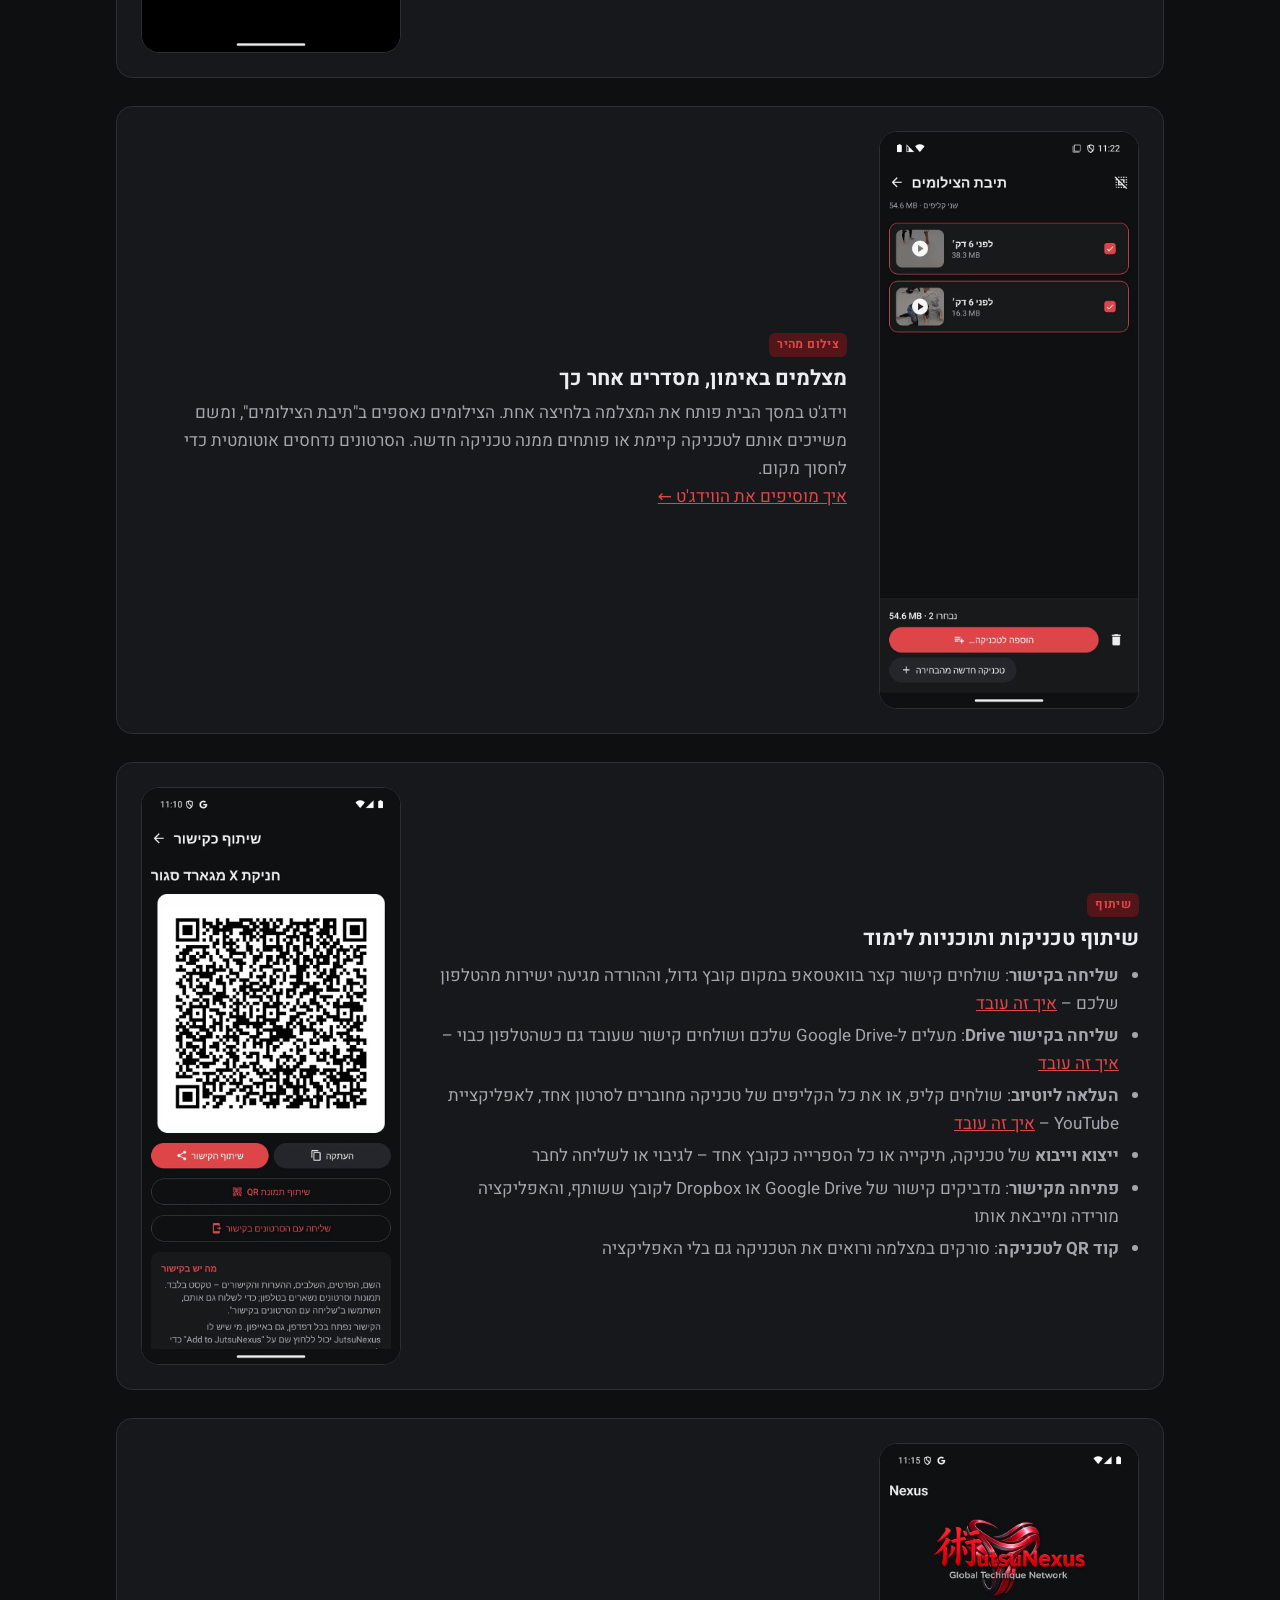
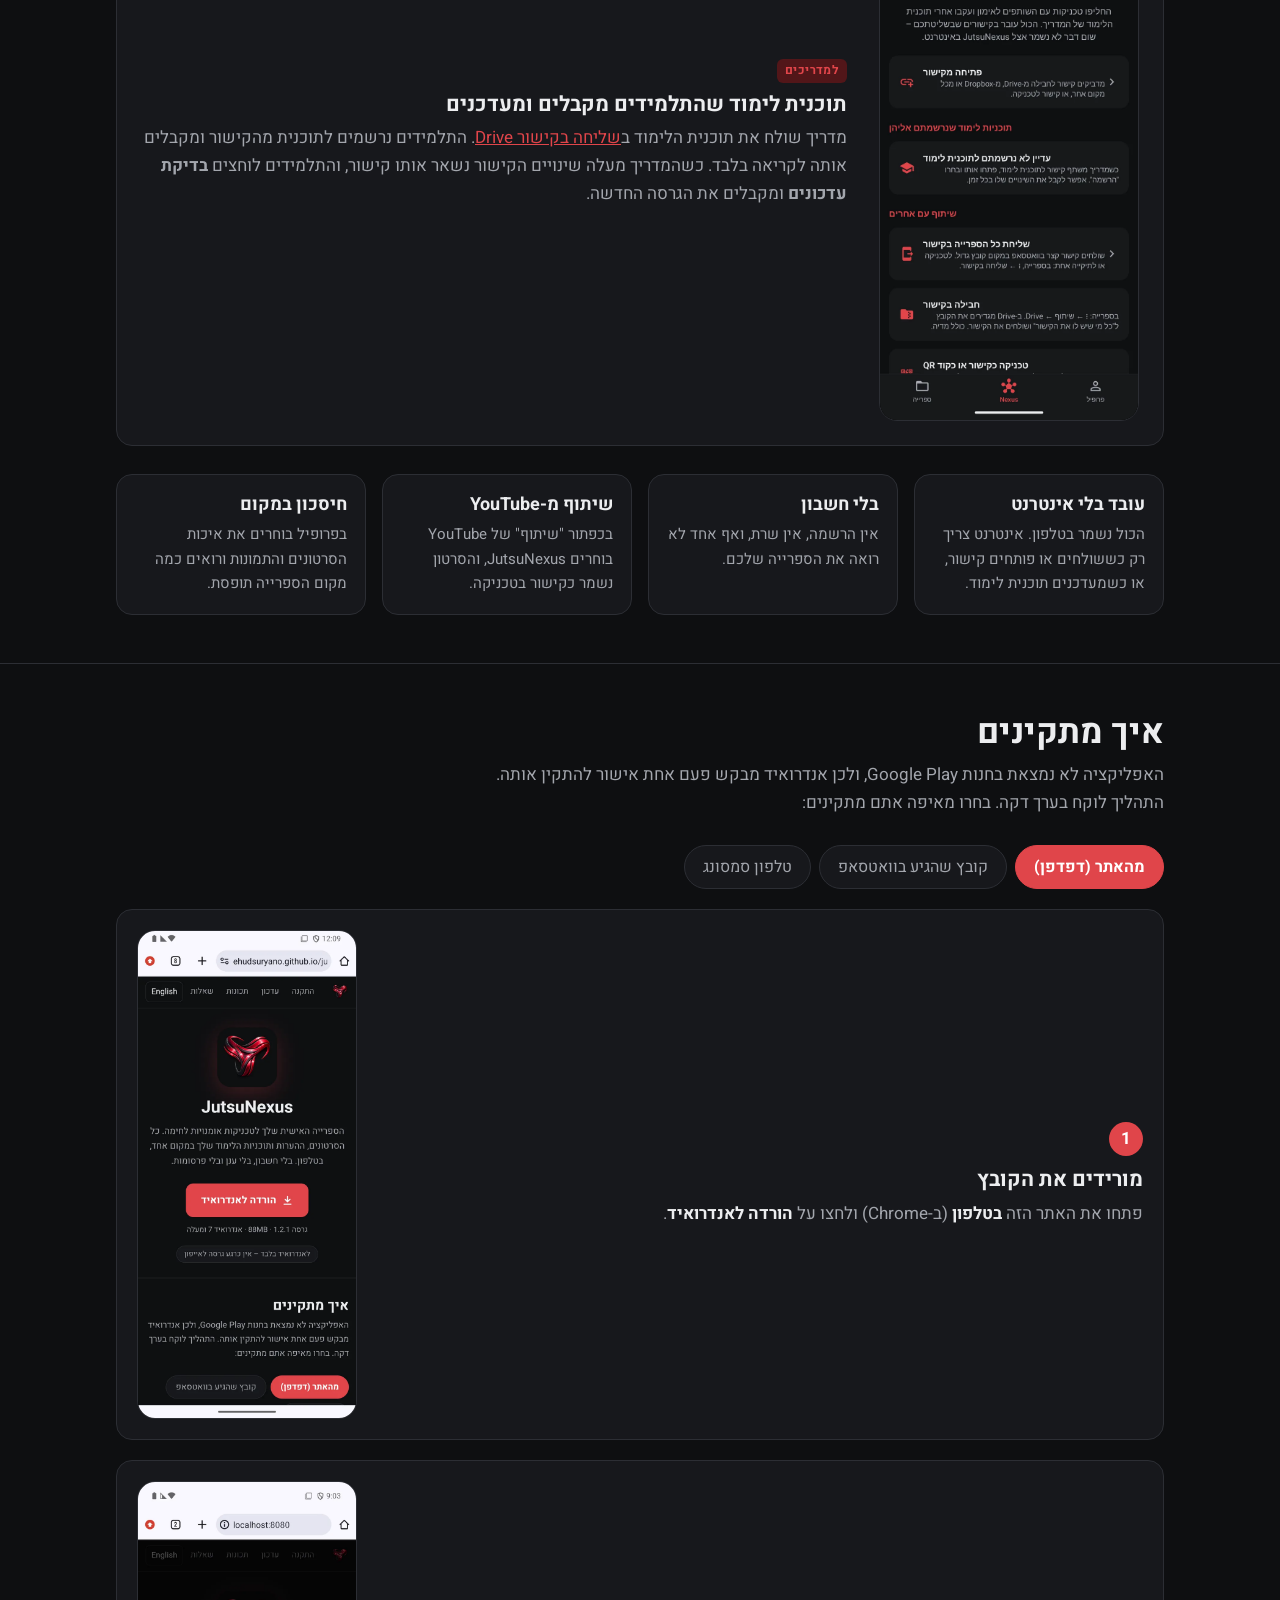
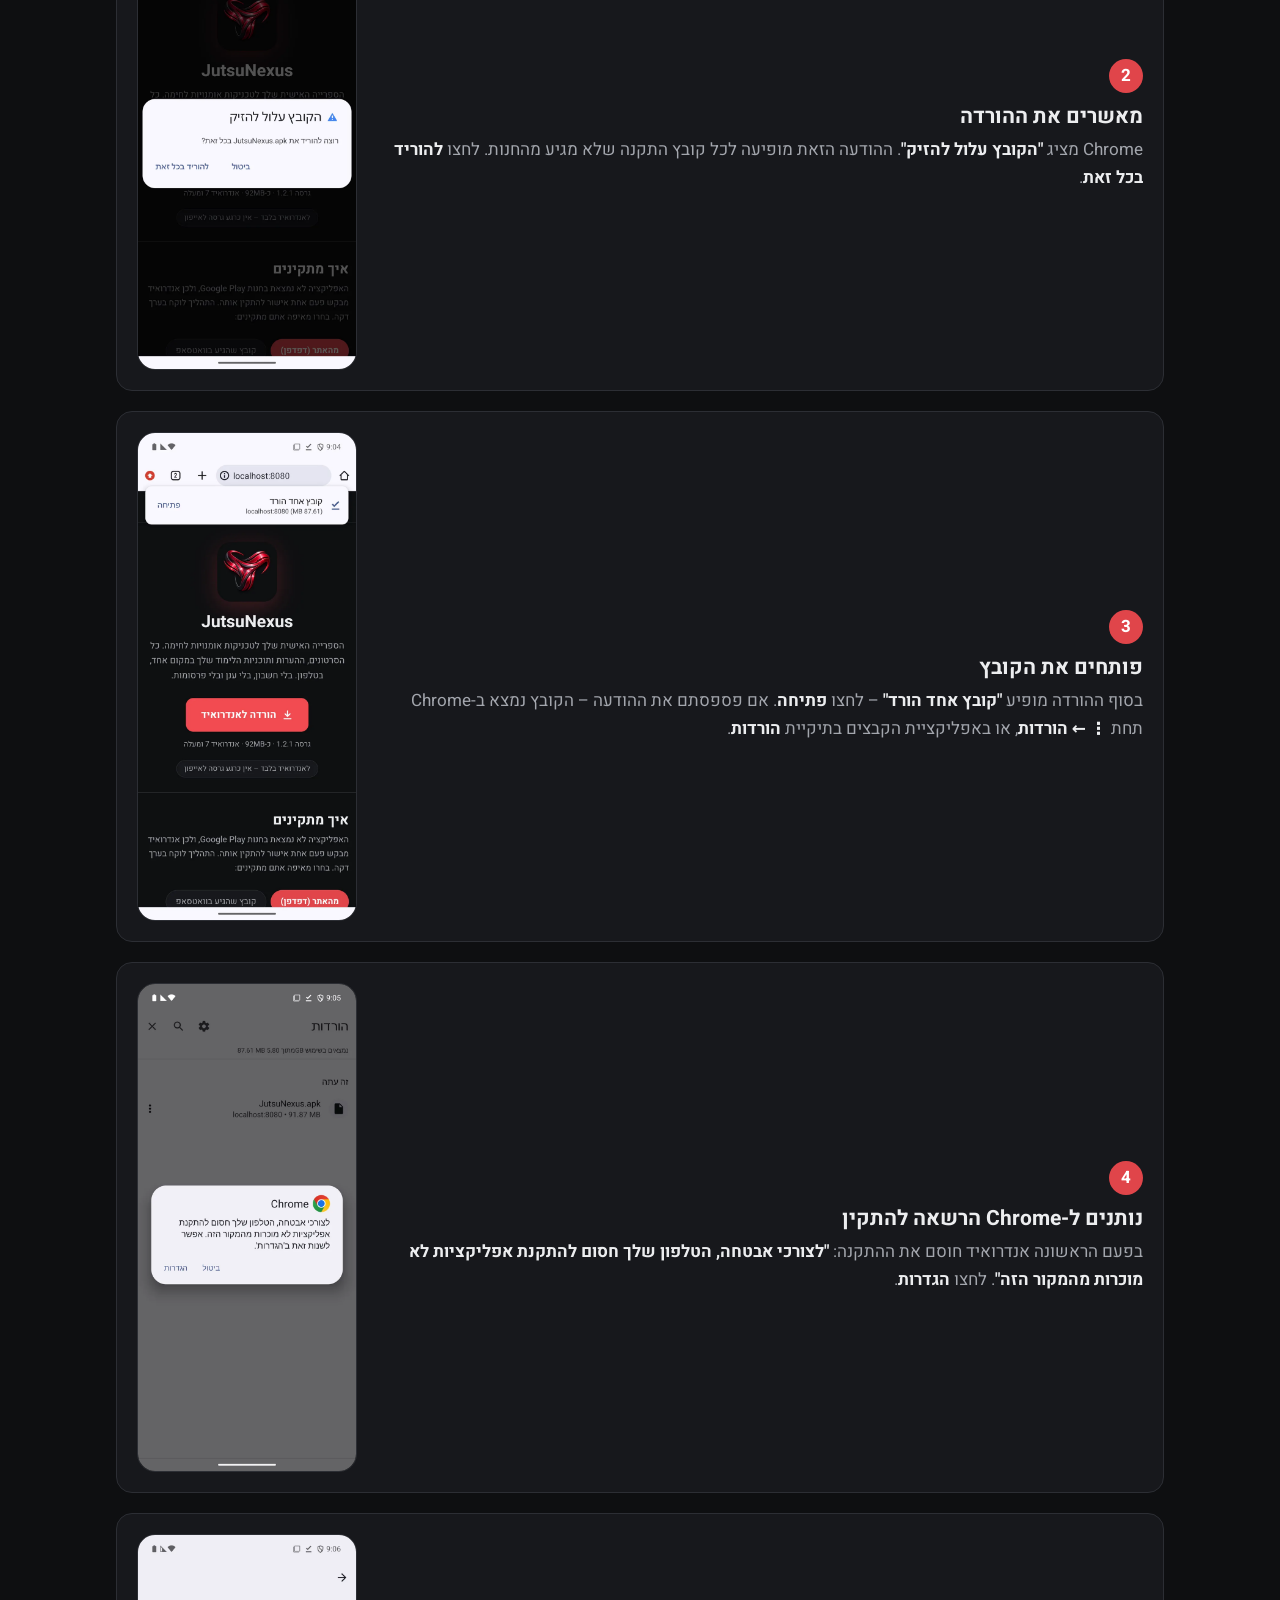
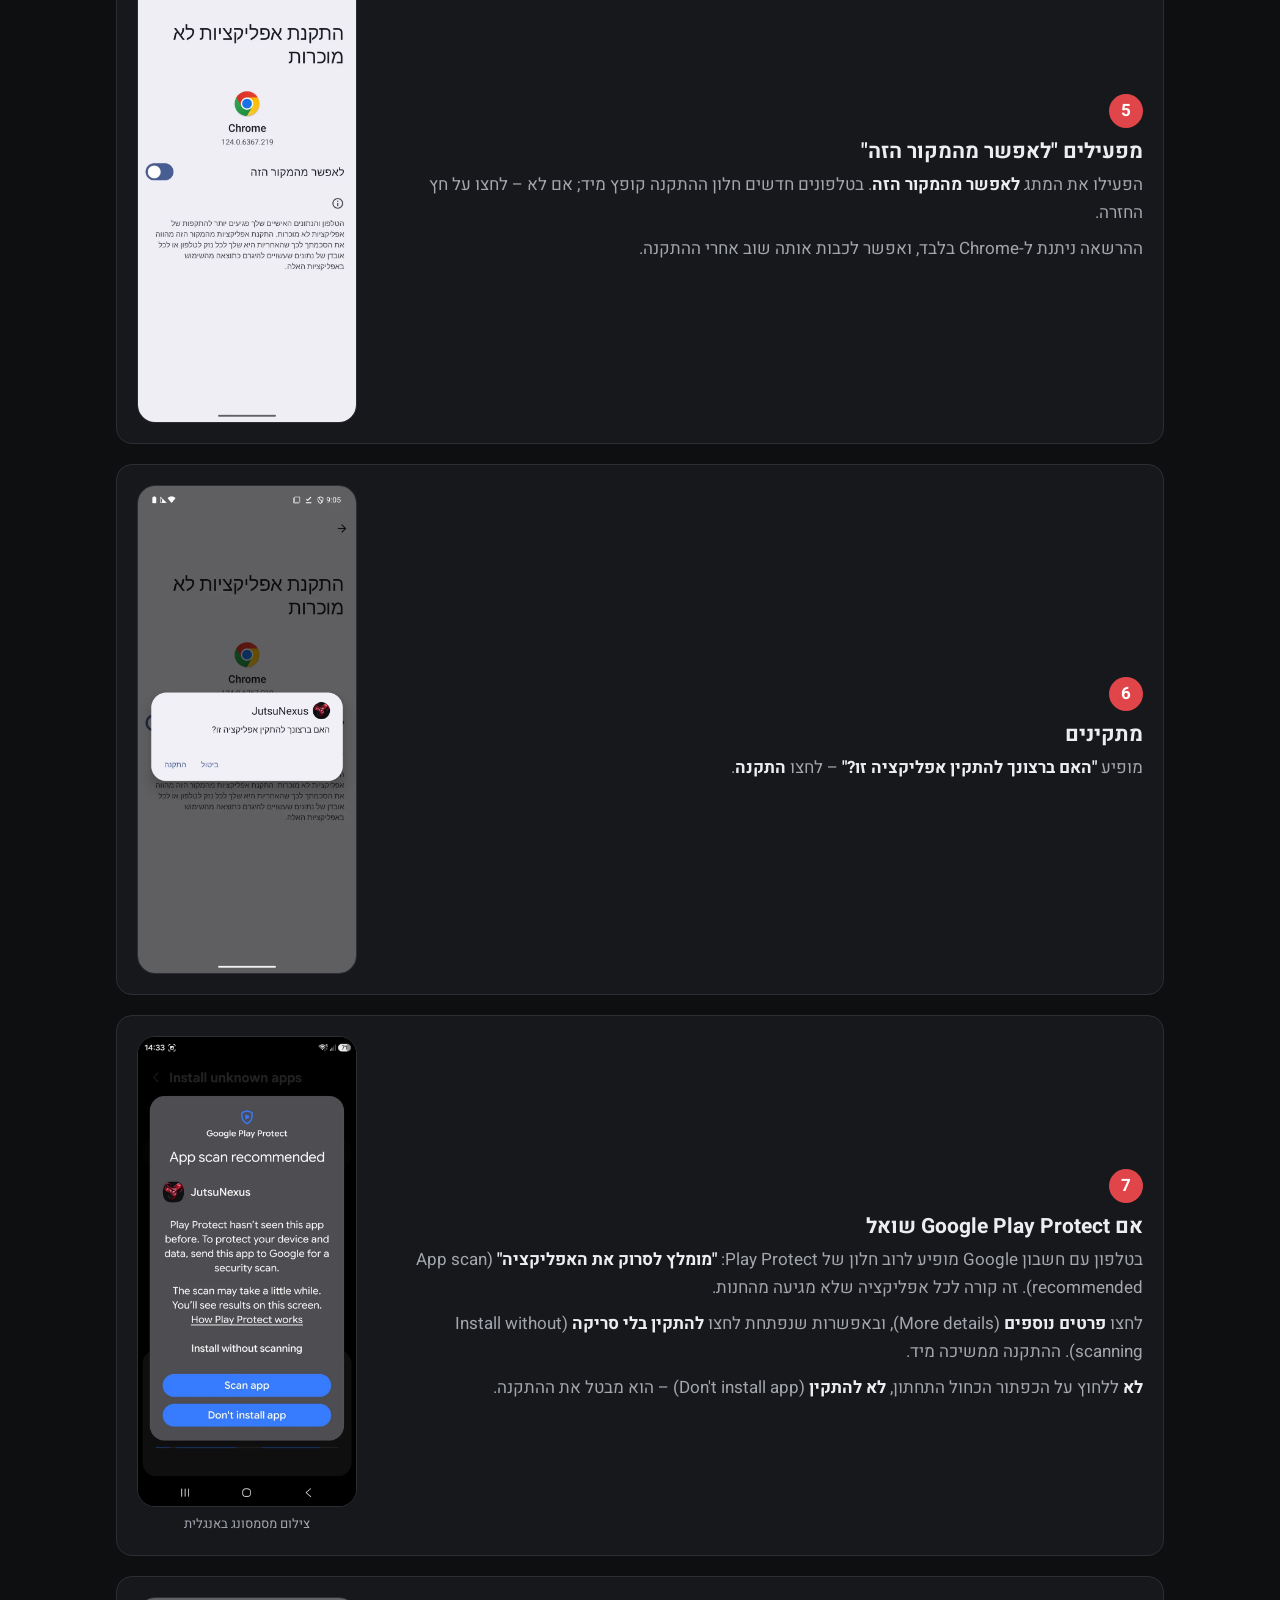
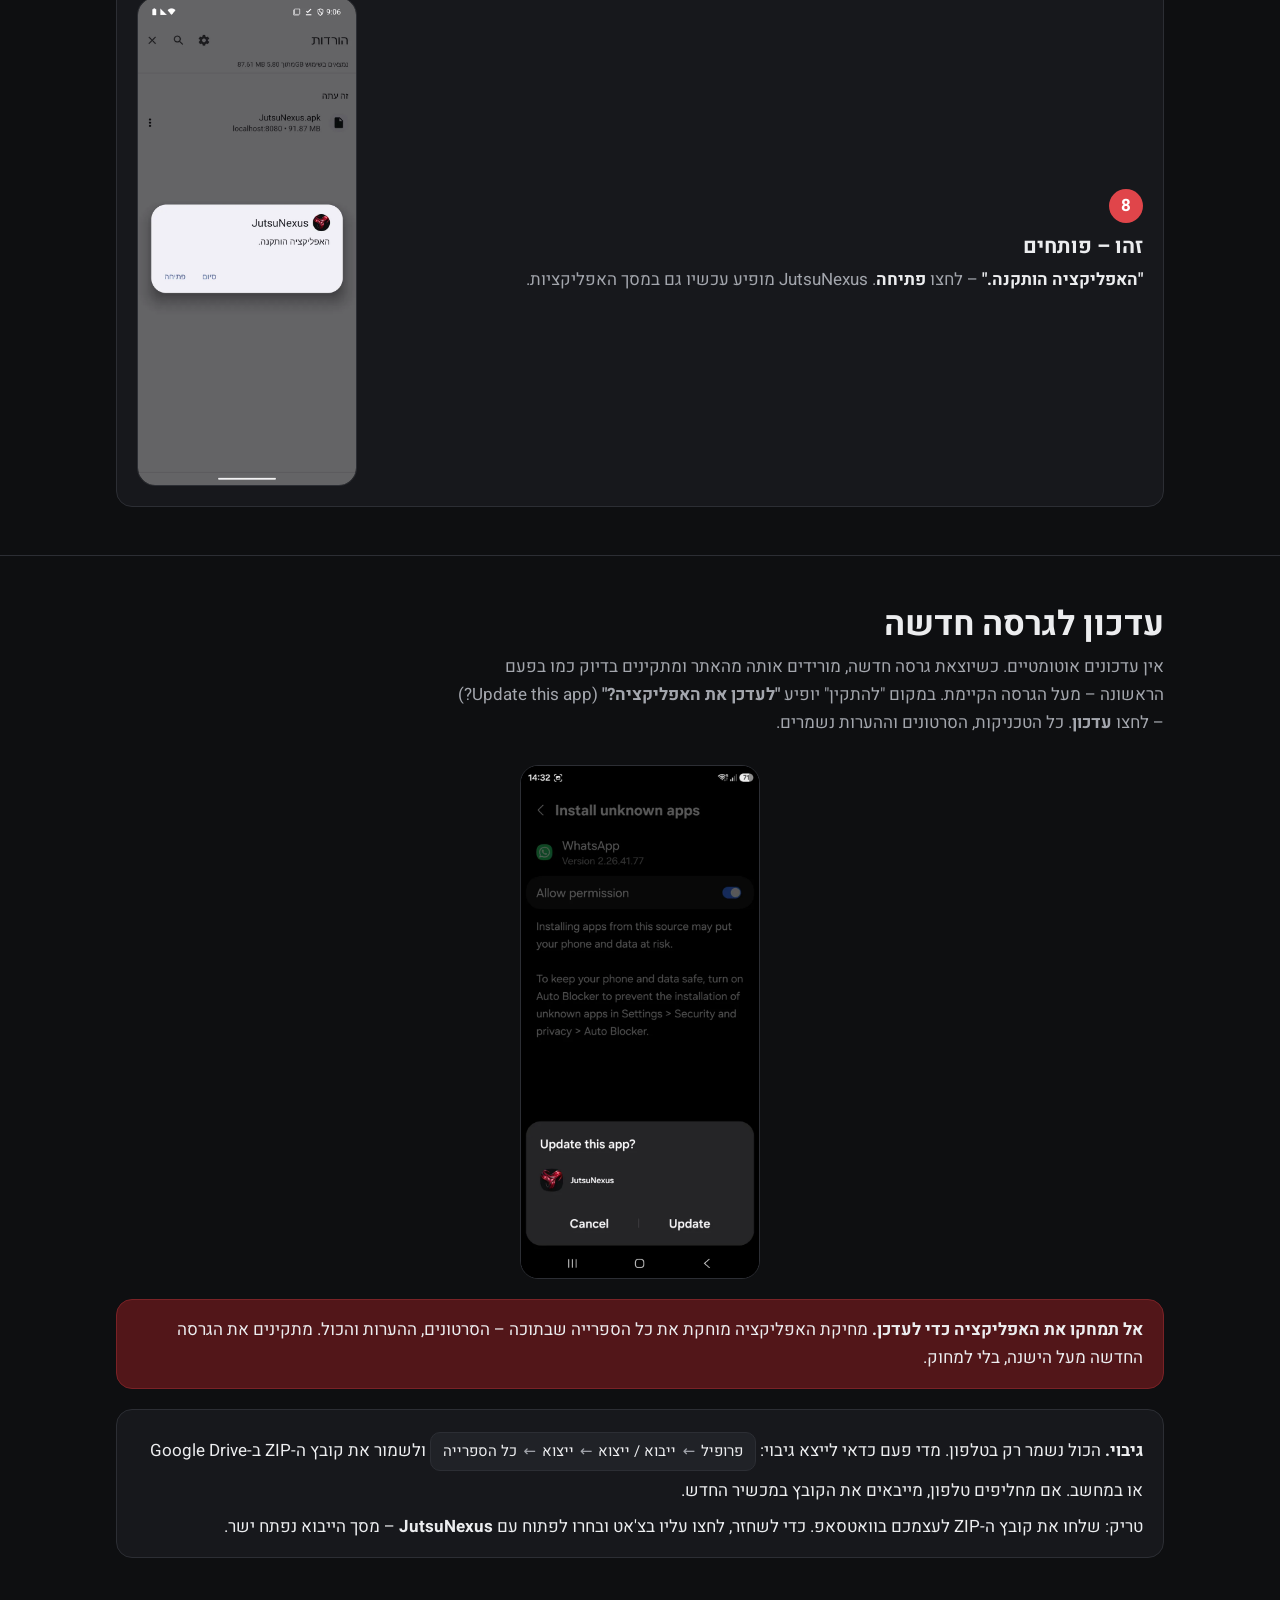
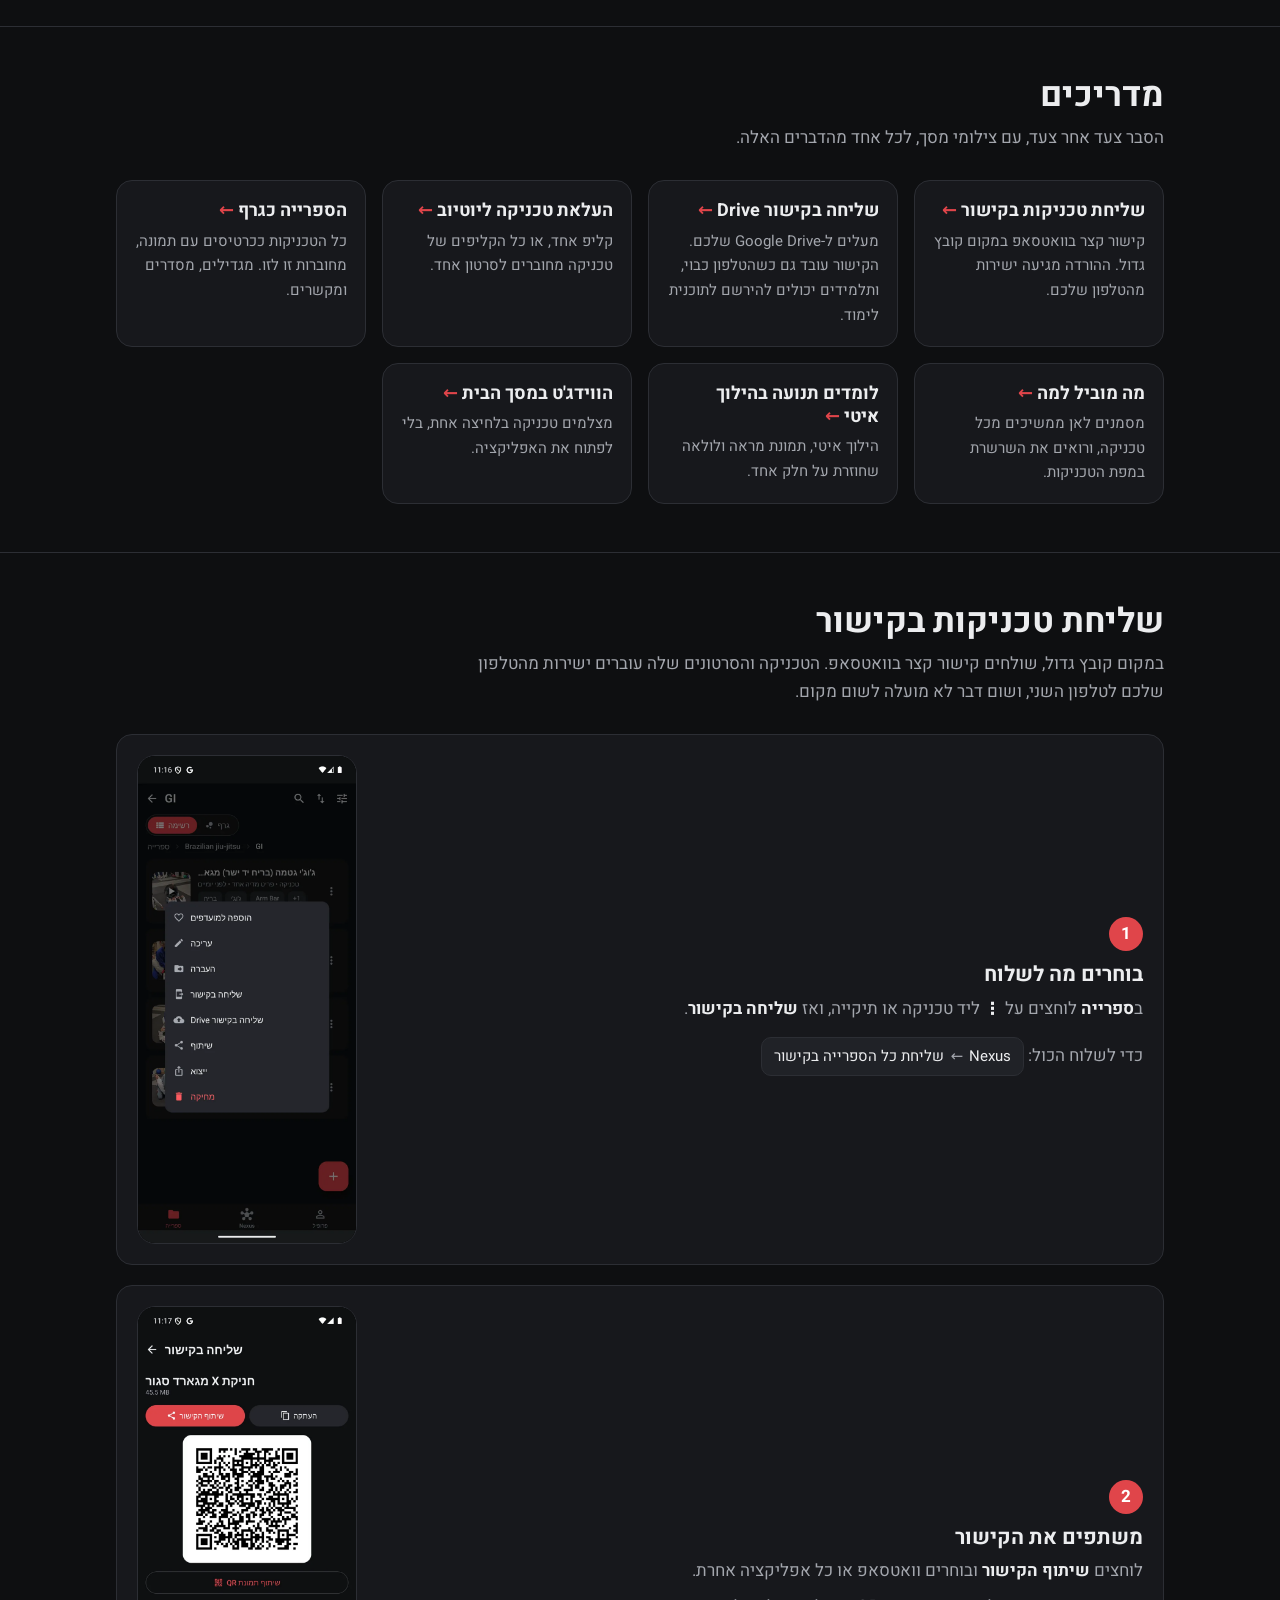
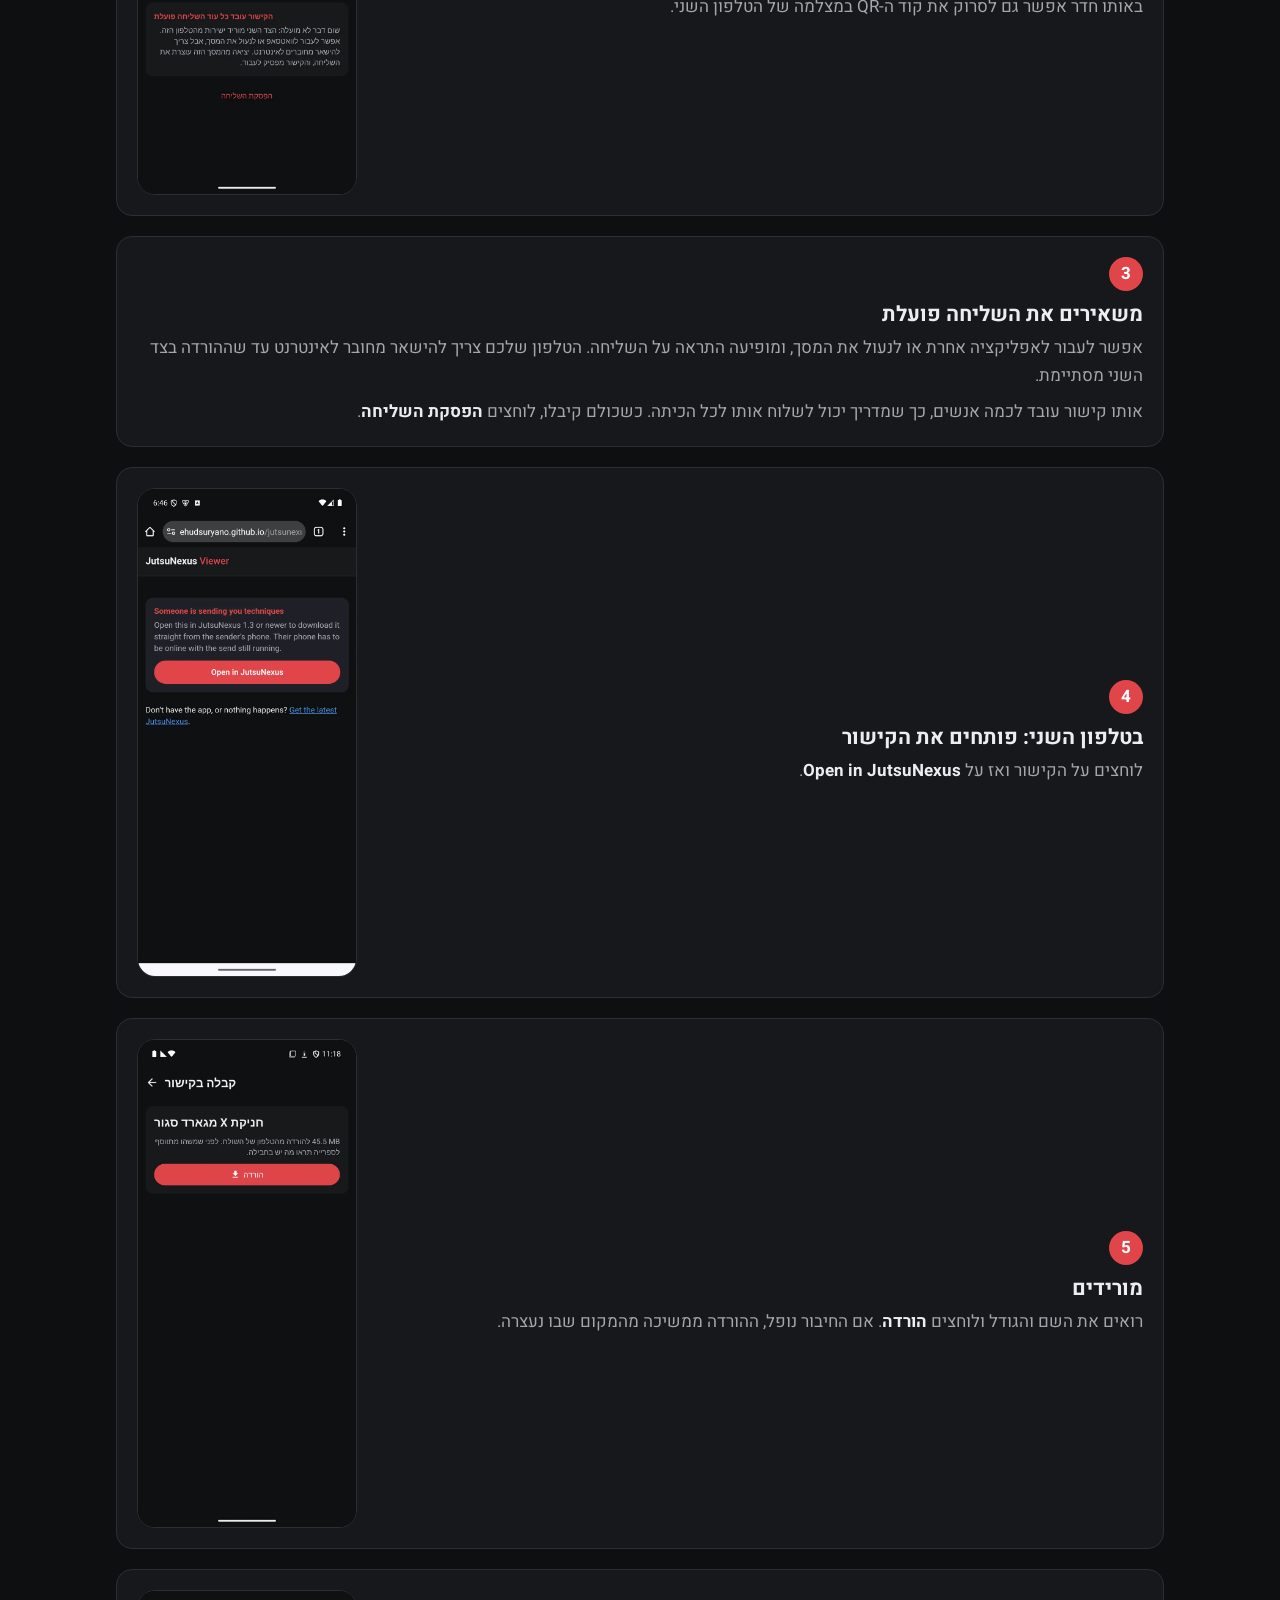
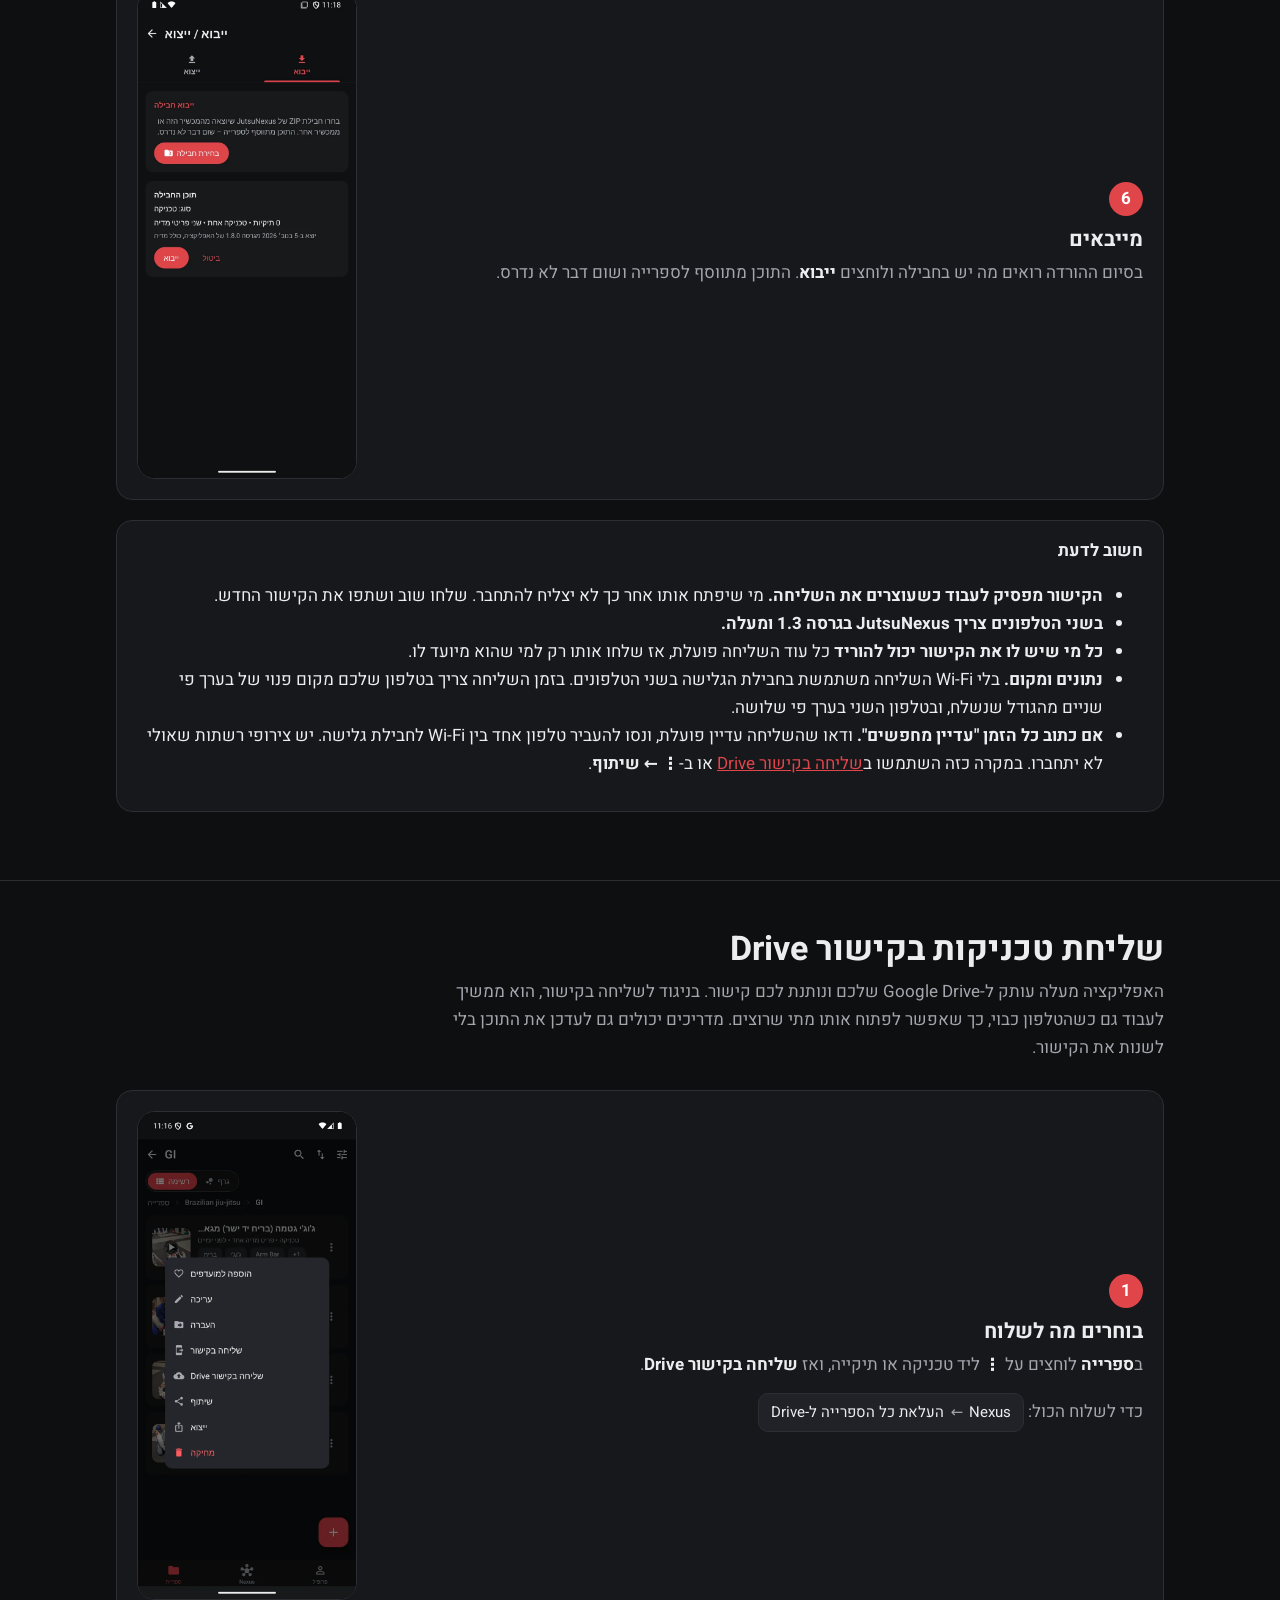
==== commit f6f65978: "Site: remove the APK download links JutsuNexus is moving to Google Play, so the site no longer hands" ====
--- a/index.html
+++ b/index.html
@@ -39,12 +39,6 @@
   <img class="icon" src="img/icon-256.png" alt="הסמל של JutsuNexus">
   <h1>JutsuNexus</h1>
   <p class="lead">הספרייה האישית שלך לטכניקות אומנויות לחימה. כל הסרטונים, ההערות ותוכניות הלימוד שלך במקום אחד, בטלפון. בלי חשבון, בלי ענן ובלי פרסומות.</p>
-  <a class="btn" id="download" href="https://github.com/ehudsuryano/jutsunexus-app/releases/latest/download/JutsuNexus.apk">
-    <svg viewBox="0 0 24 24" fill="none" stroke="currentColor" stroke-width="2.4" stroke-linecap="round" stroke-linejoin="round" aria-hidden="true"><path d="M12 4v11"/><path d="m7 10 5 5 5-5"/><path d="M5 20h14"/></svg>
-    הורדה לאנדרואיד
-  </a>
-  <div class="meta"><span>גרסה 1.9.0</span><span>140MB</span><span>אנדרואיד 10 ומעלה</span></div>
-  <p class="dl-tip">ההורדה נתקעת על 100%? פתחו את הדף בדפדפן עצמו – <b>⋮ ← פתיחה ב-Chrome</b> – ולחצו שוב על הורדה. <a href="#download-stuck">למה?</a></p>
   <div class="android-only">יש לכם אייפון? <a href="https://ehudsuryano.github.io/jutsunexus-webapp/">JutsuNexus בדפדפן</a> (גרסת ניסיון) · <a href="#iphone">מה ההבדל?</a></div>
 </div>
 
@@ -740,12 +734,6 @@
       <summary>האם זה בטוח? למה הטלפון מזהיר?</summary>
       <p>האזהרות מופיעות לכל אפליקציה שמותקנת מחוץ לחנות Google Play, לא רק לזו. האפליקציה לא דורשת חשבון, לא אוספת מידע ושולחת רק מה שאתם בוחרים לשלוח. היא משתמשת באינטרנט רק כשאתם שולחים או פותחים קישור.</p>
     </details>
-    <details id="download-stuck">
-      <summary>ההורדה נתקעת על 100%</summary>
-      <p>זה קורה כשהאתר נפתח בתוך אפליקציה אחרת, למשל מקישור שקיבלתם בהודעה, ולא בדפדפן עצמו. רואים את זה בראש המסך: במקום שורת כתובת יש <b>X</b> וחץ למטה. שם הדפדפן מוריד את כל הקובץ, אבל לא מציג את השאלה "הקובץ עלול להזיק", ולכן ההורדה לא מסתיימת. זה קורה גם ב-Chrome וגם ב-Brave.</p>
-      <p>הפתרון: לוחצים על <b>⋮</b> בפינה ובוחרים <b>פתיחה ב-Chrome</b> (Open in Chrome) או בדפדפן שלכם, ושם לוחצים שוב על <b>הורדה לאנדרואיד</b>. הפעם מופיע "הקובץ עלול להזיק" – לוחצים <b>להוריד בכל זאת</b>, וההורדה מסתיימת.</p>
-      <p>ההורדה התקועה לא נשמרת בשום מקום, אז אפשר פשוט לסגור אותה.</p>
-    </details>
     <details id="iphone">
       <summary>יש גרסה לאייפון?</summary>
       <p>כן, בדפדפן: <a href="https://ehudsuryano.github.io/jutsunexus-webapp/">JutsuNexus בדפדפן</a> (גרסת ניסיון). היא עובדת באייפון ובכל טלפון אחר, בלי חנות אפליקציות ובלי חשבון. ב-Safari לוחצים <b>שיתוף ← הוספה למסך הבית</b>, ומאז פותחים אותה מהסמל: היא נפתחת במסך מלא ועובדת גם בלי אינטרנט.</p>
@@ -756,10 +744,6 @@
       <summary>ההתקנה נכשלת עם ההודעה "האפליקציה לא הותקנה"</summary>
       <p>זה קורה כשמותקנת בטלפון גרסה ישנה של JutsuNexus שנחתמה אחרת (למשל גרסת ניסיון שקיבלתם ישירות). פתחו את האפליקציה הישנה, ייצאו את כל הספרייה (<b>Profile ← Import / Export ← Export ← Entire Library</b>), שמרו את הקובץ, מחקו את האפליקציה הישנה, התקינו את החדשה וייבאו את הקובץ.</p>
       <p>סיבות נוספות: אין מספיק מקום פנוי (צריך לפחות 300MB: הקובץ שהורד ועוד האפליקציה), או שההורדה לא הושלמה – נסו להוריד שוב.</p>
-    </details>
-    <details>
-      <summary>הטלפון שלי ישן מאנדרואיד 10</summary>
-      <p>גרסה 1.3 דורשת אנדרואיד 10 ומעלה וטלפון 64 ביט. בטלפון ישן יותר התקינו את <a href="https://github.com/ehudsuryano/jutsunexus-app/releases/download/v1.2.2/JutsuNexus.apk">גרסה 1.2.2</a>. יש בה הכול חוץ מהשליחה בקישור.</p>
     </details>
     <details>
       <summary>לחצתי על הקובץ ושום דבר לא קרה</summary>
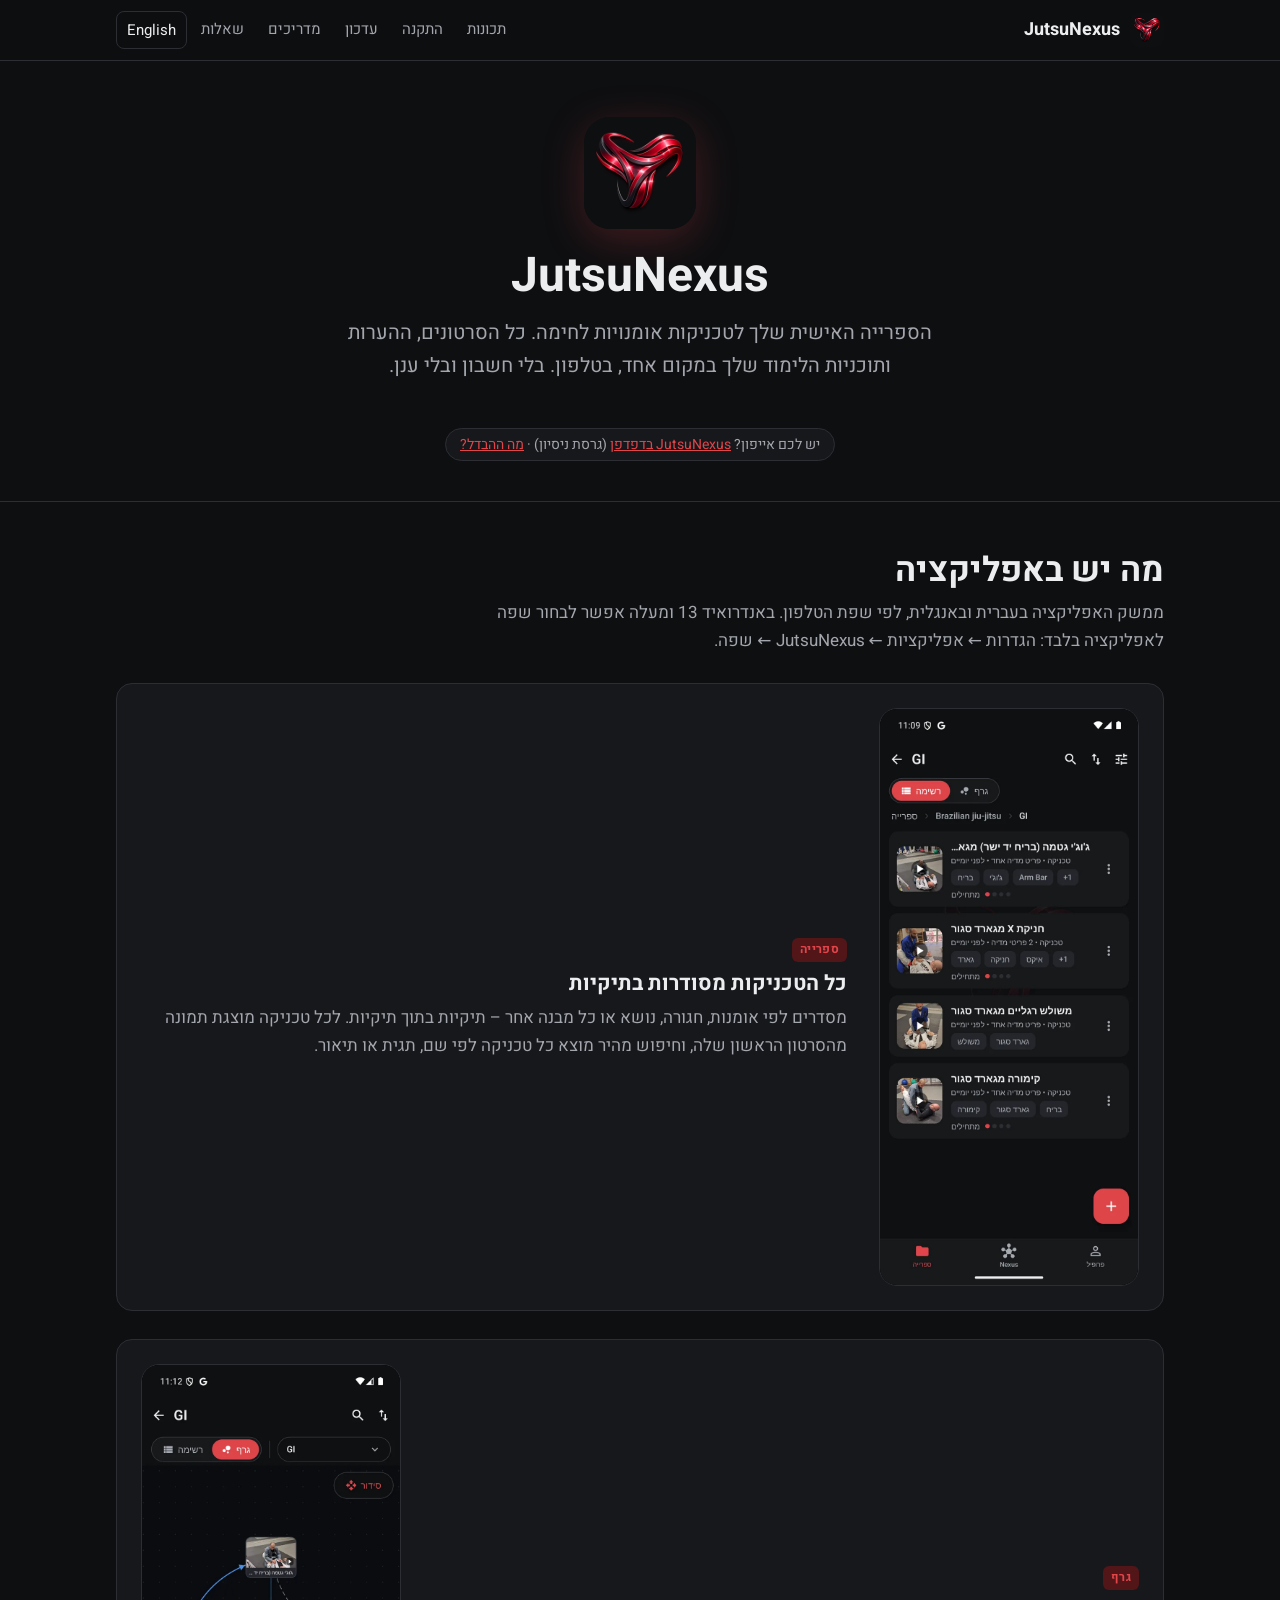
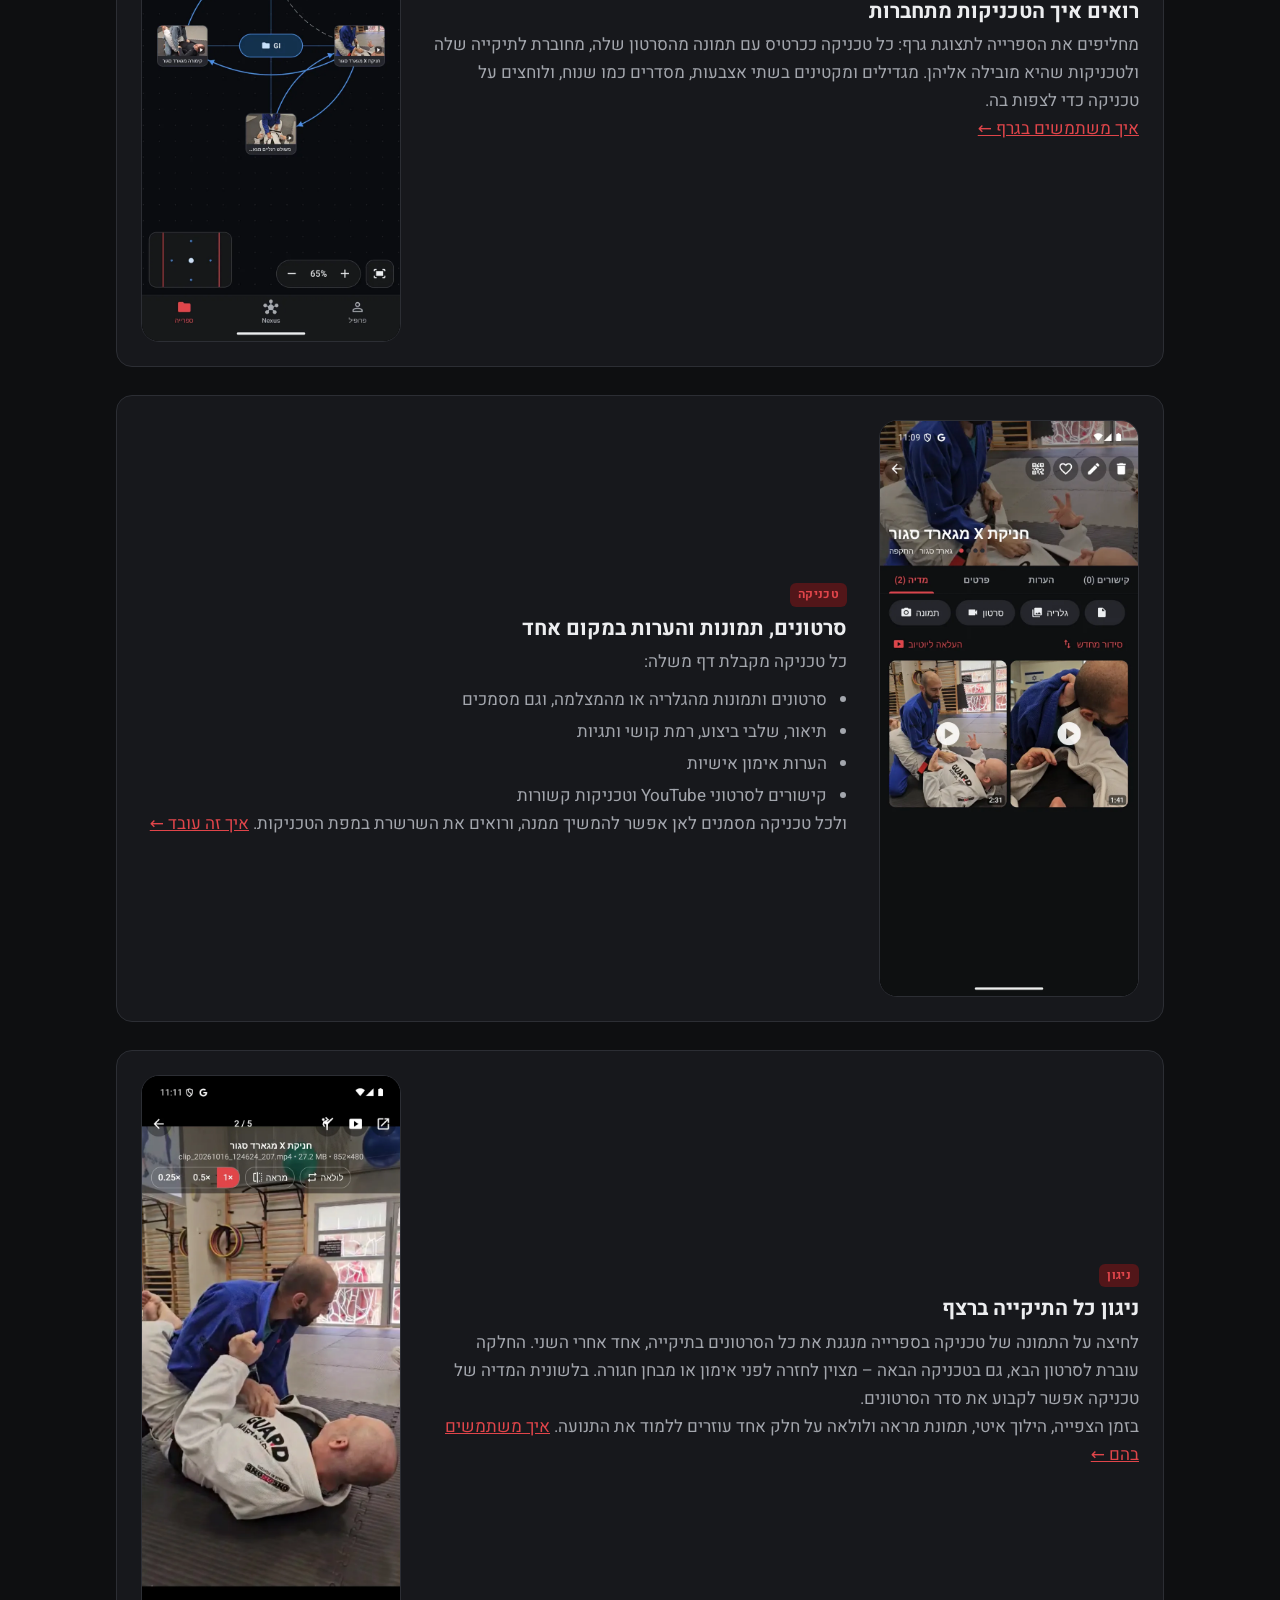
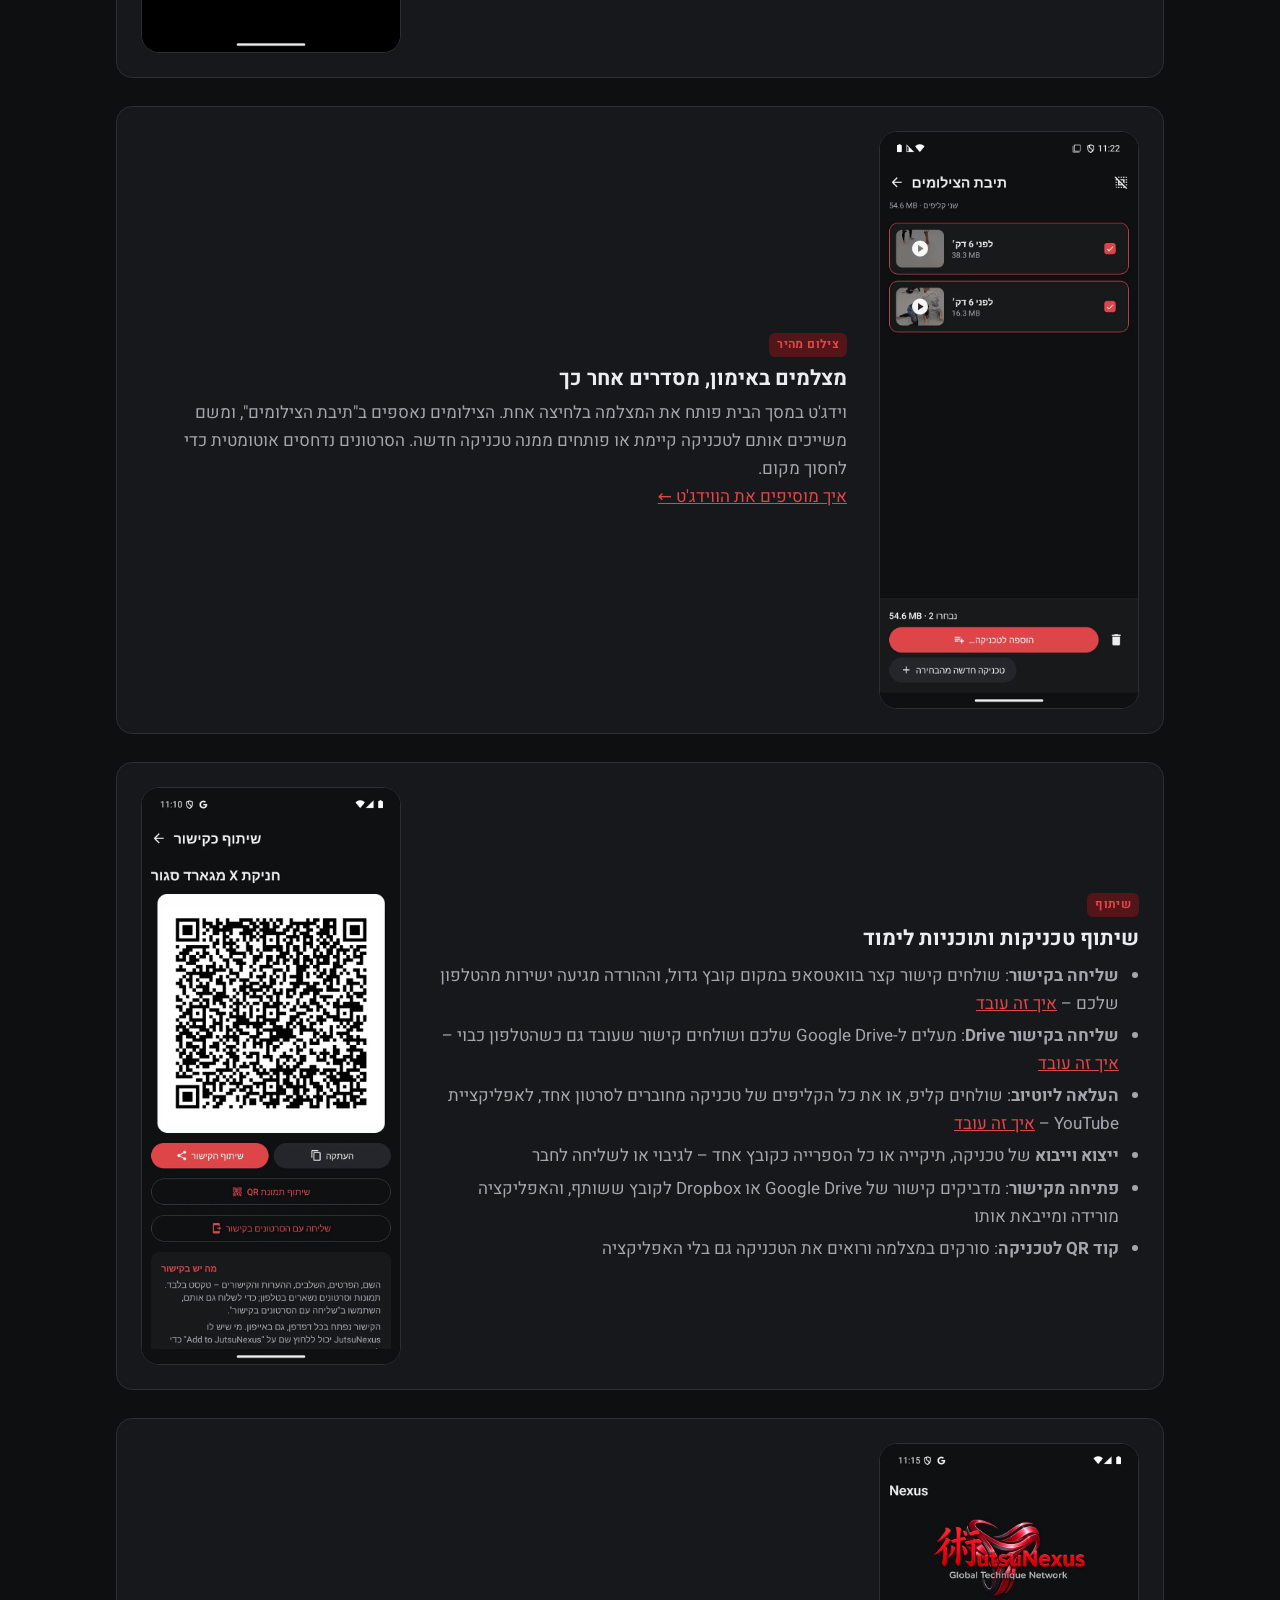
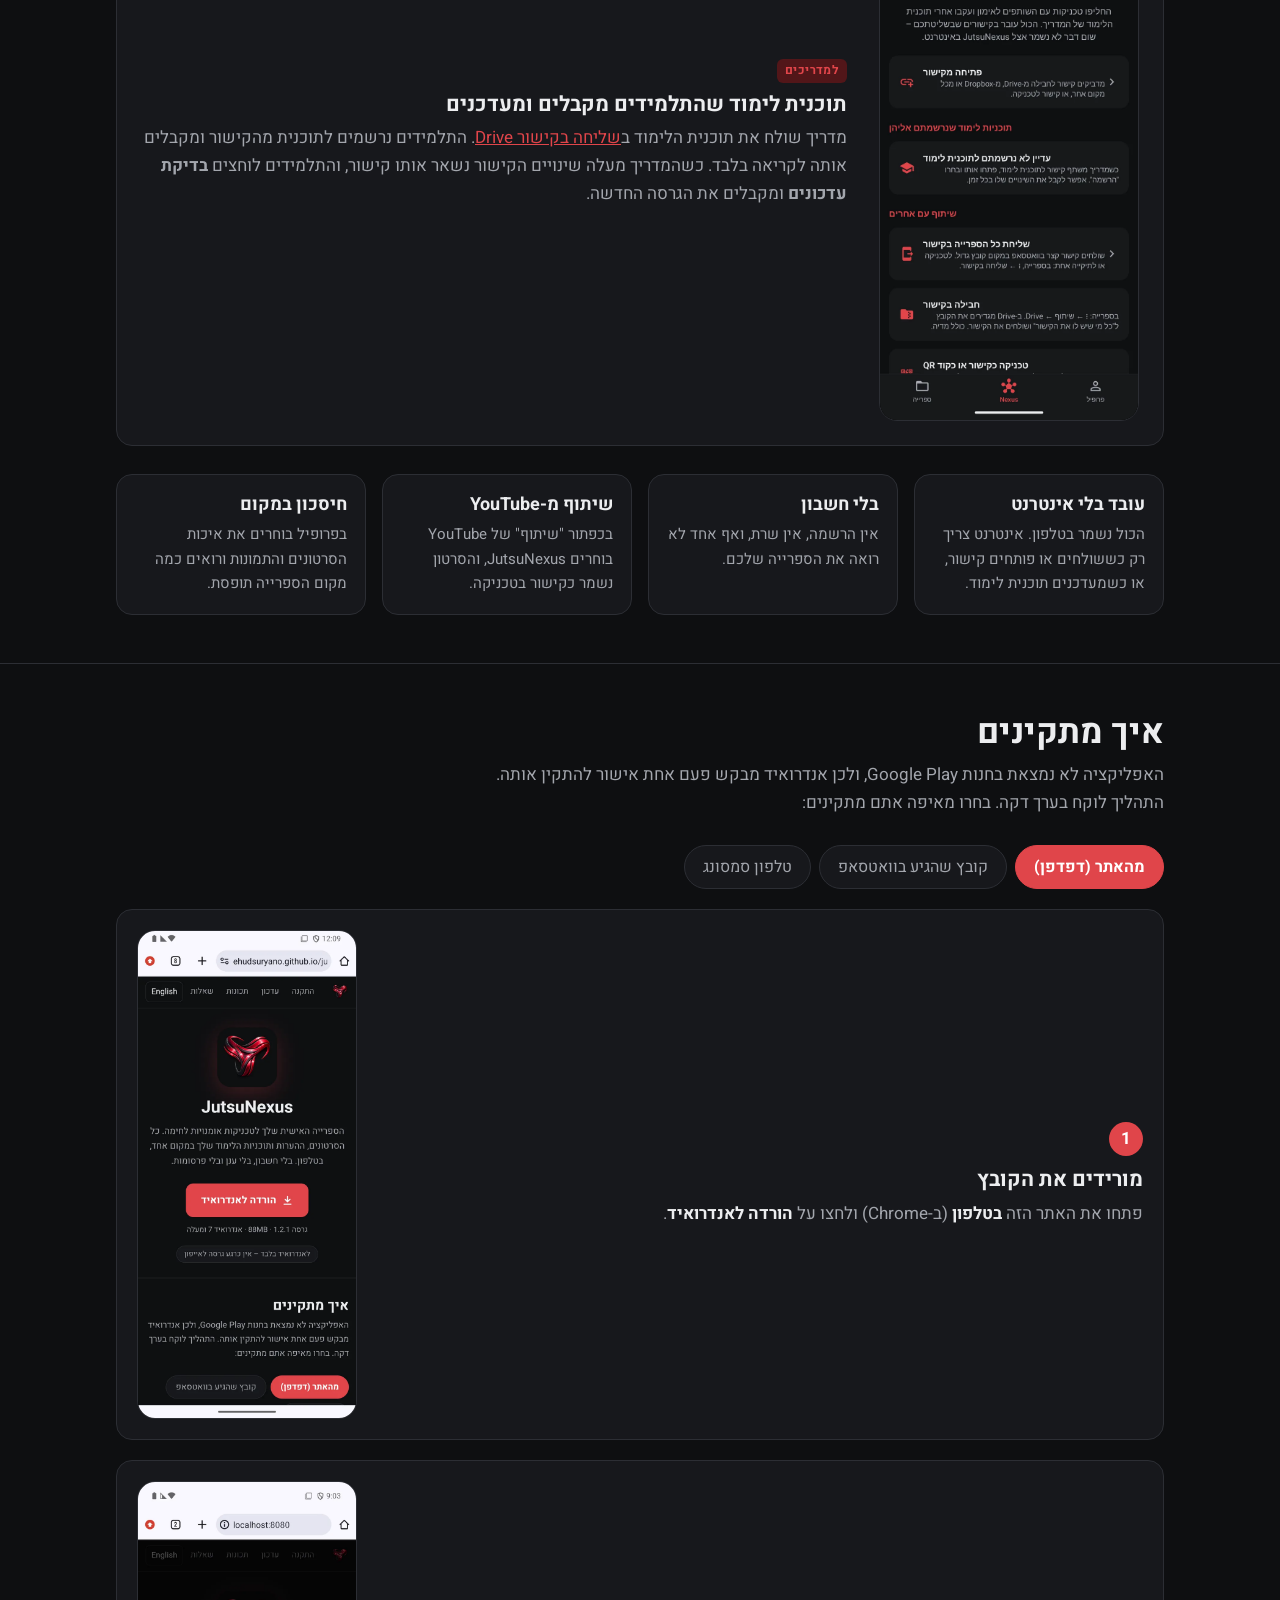
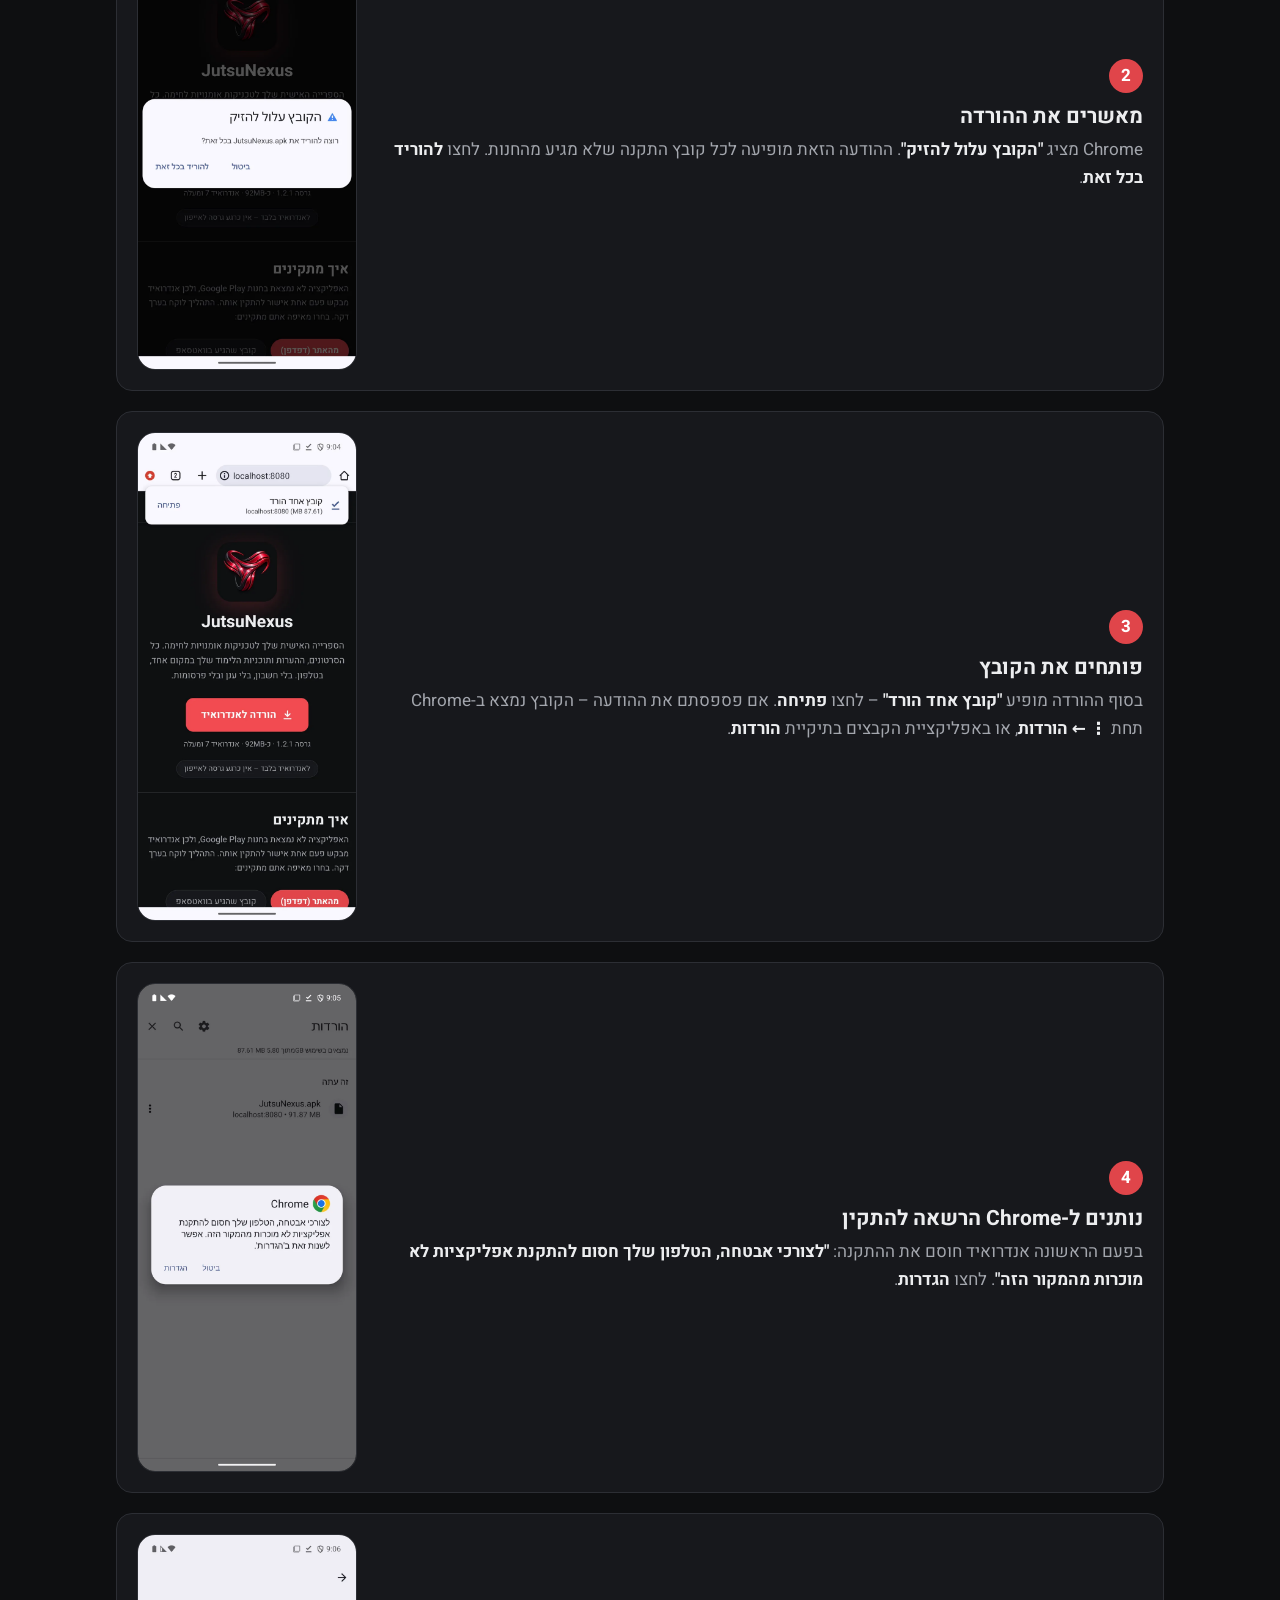
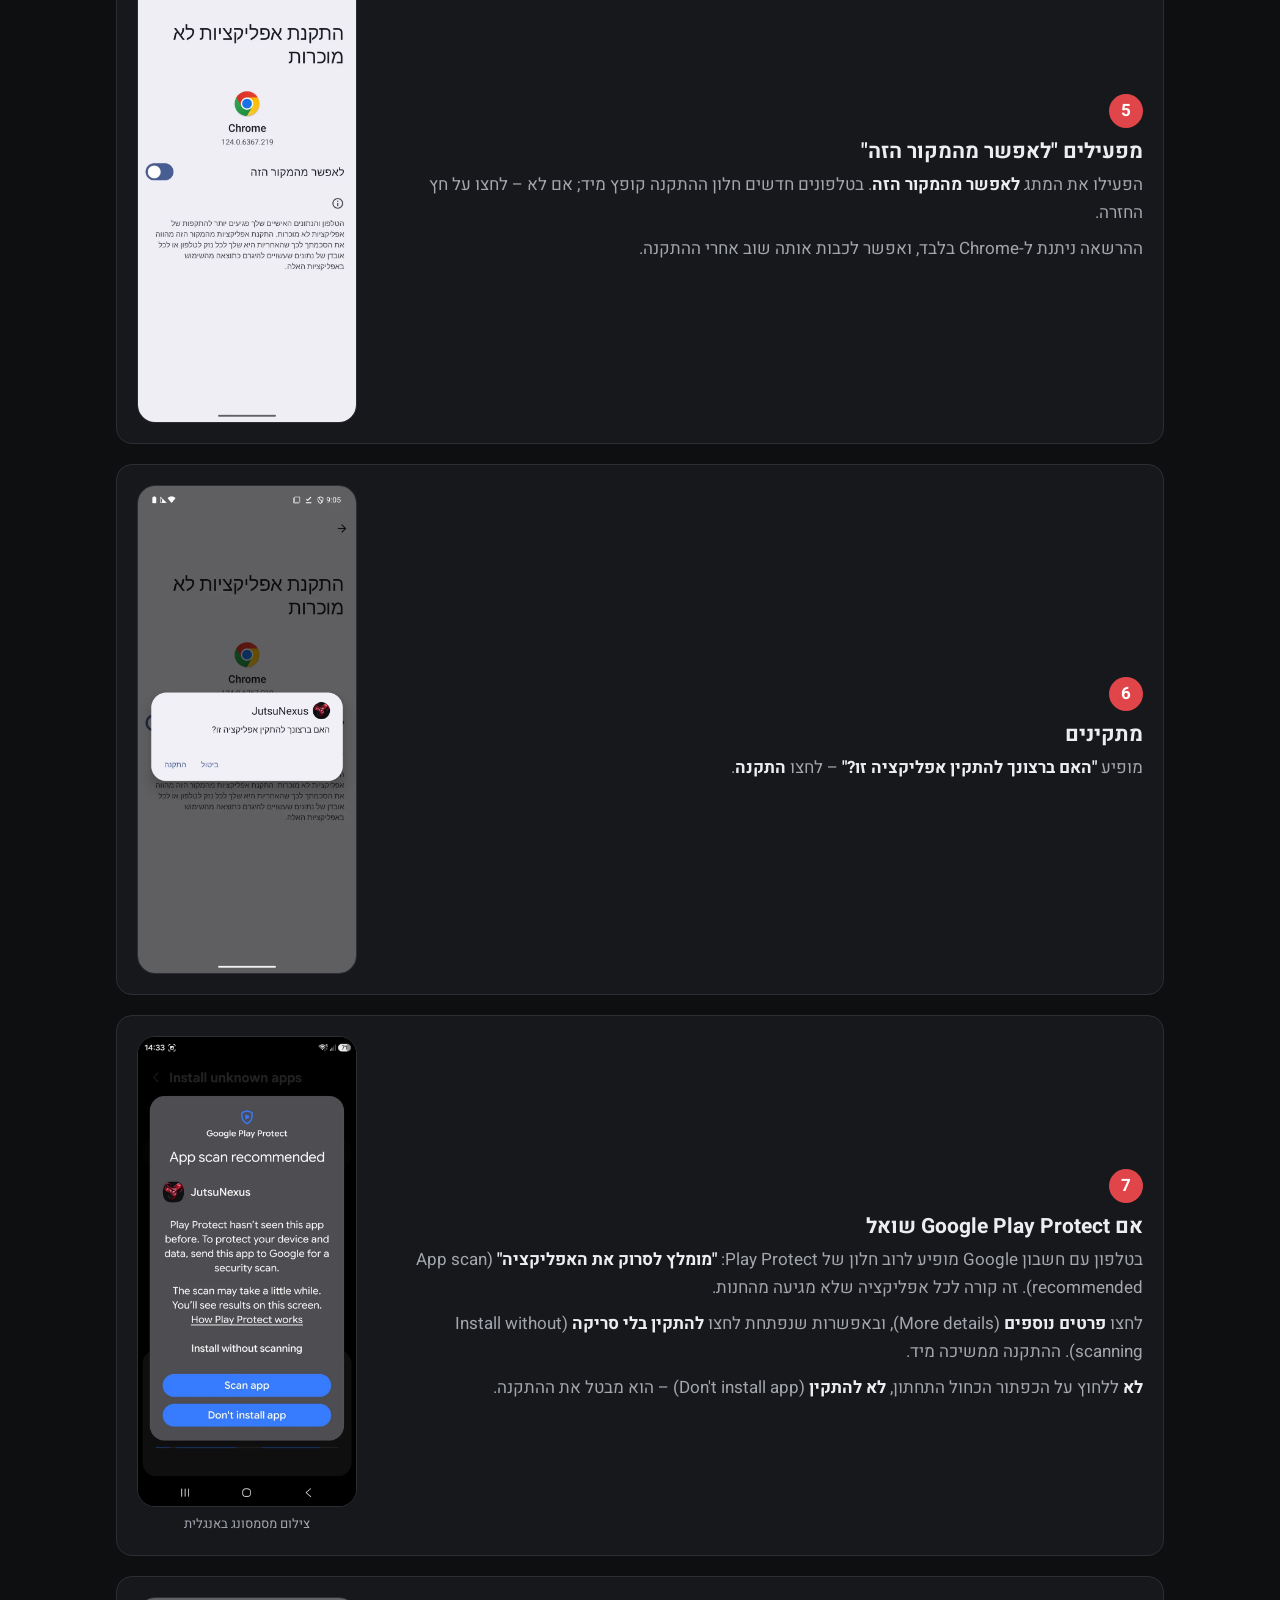
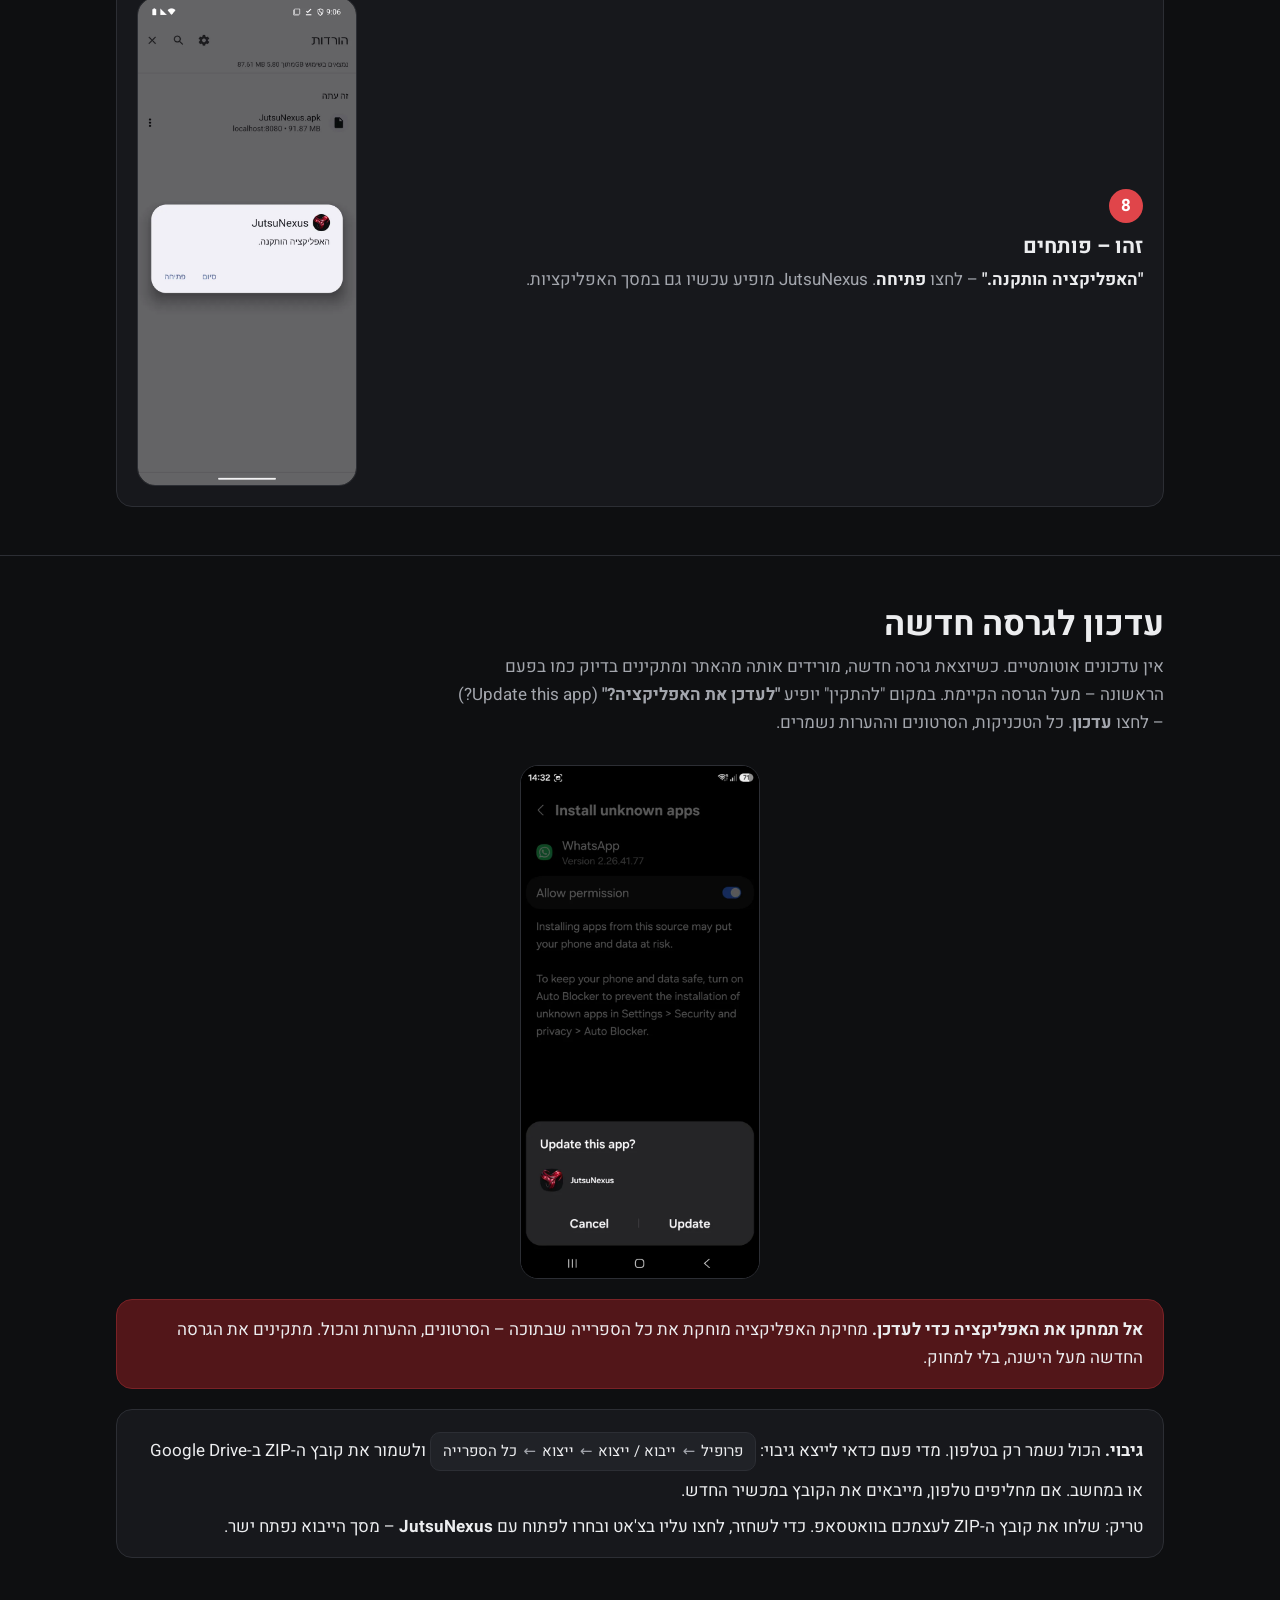
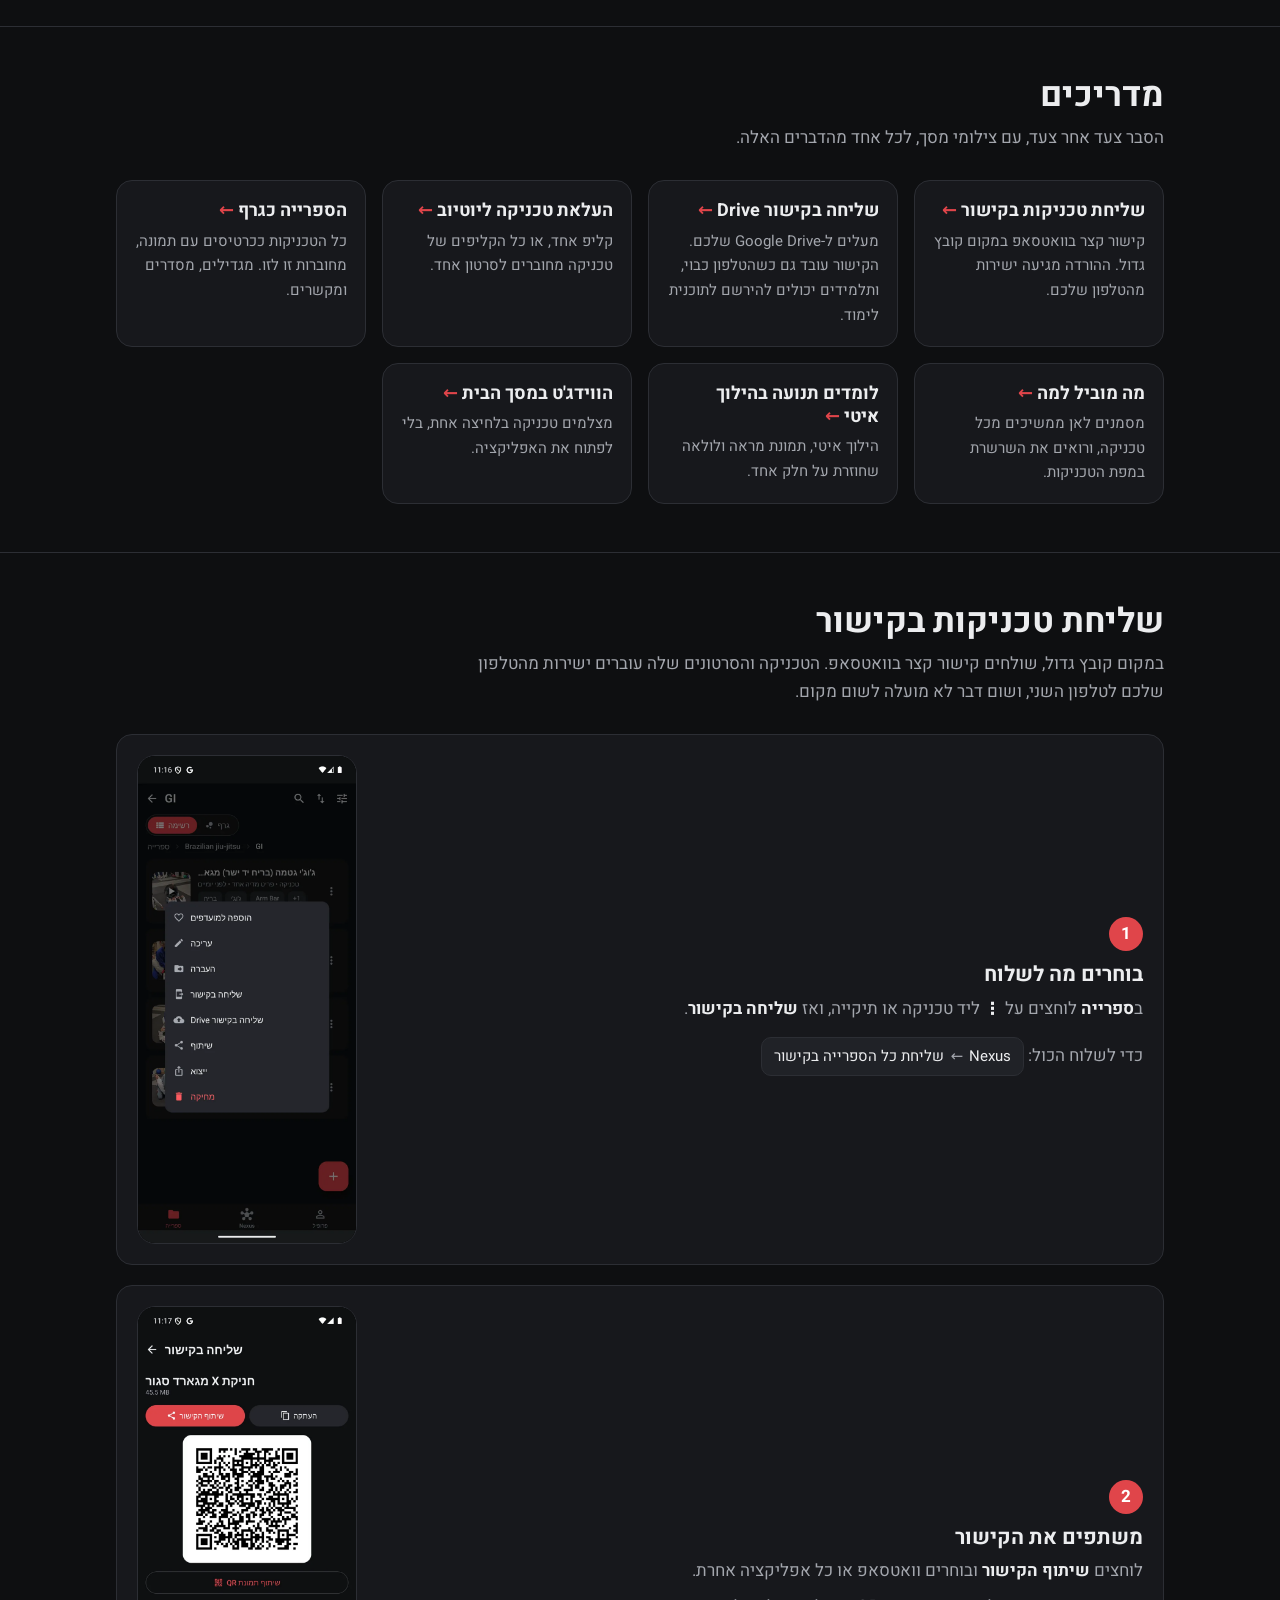
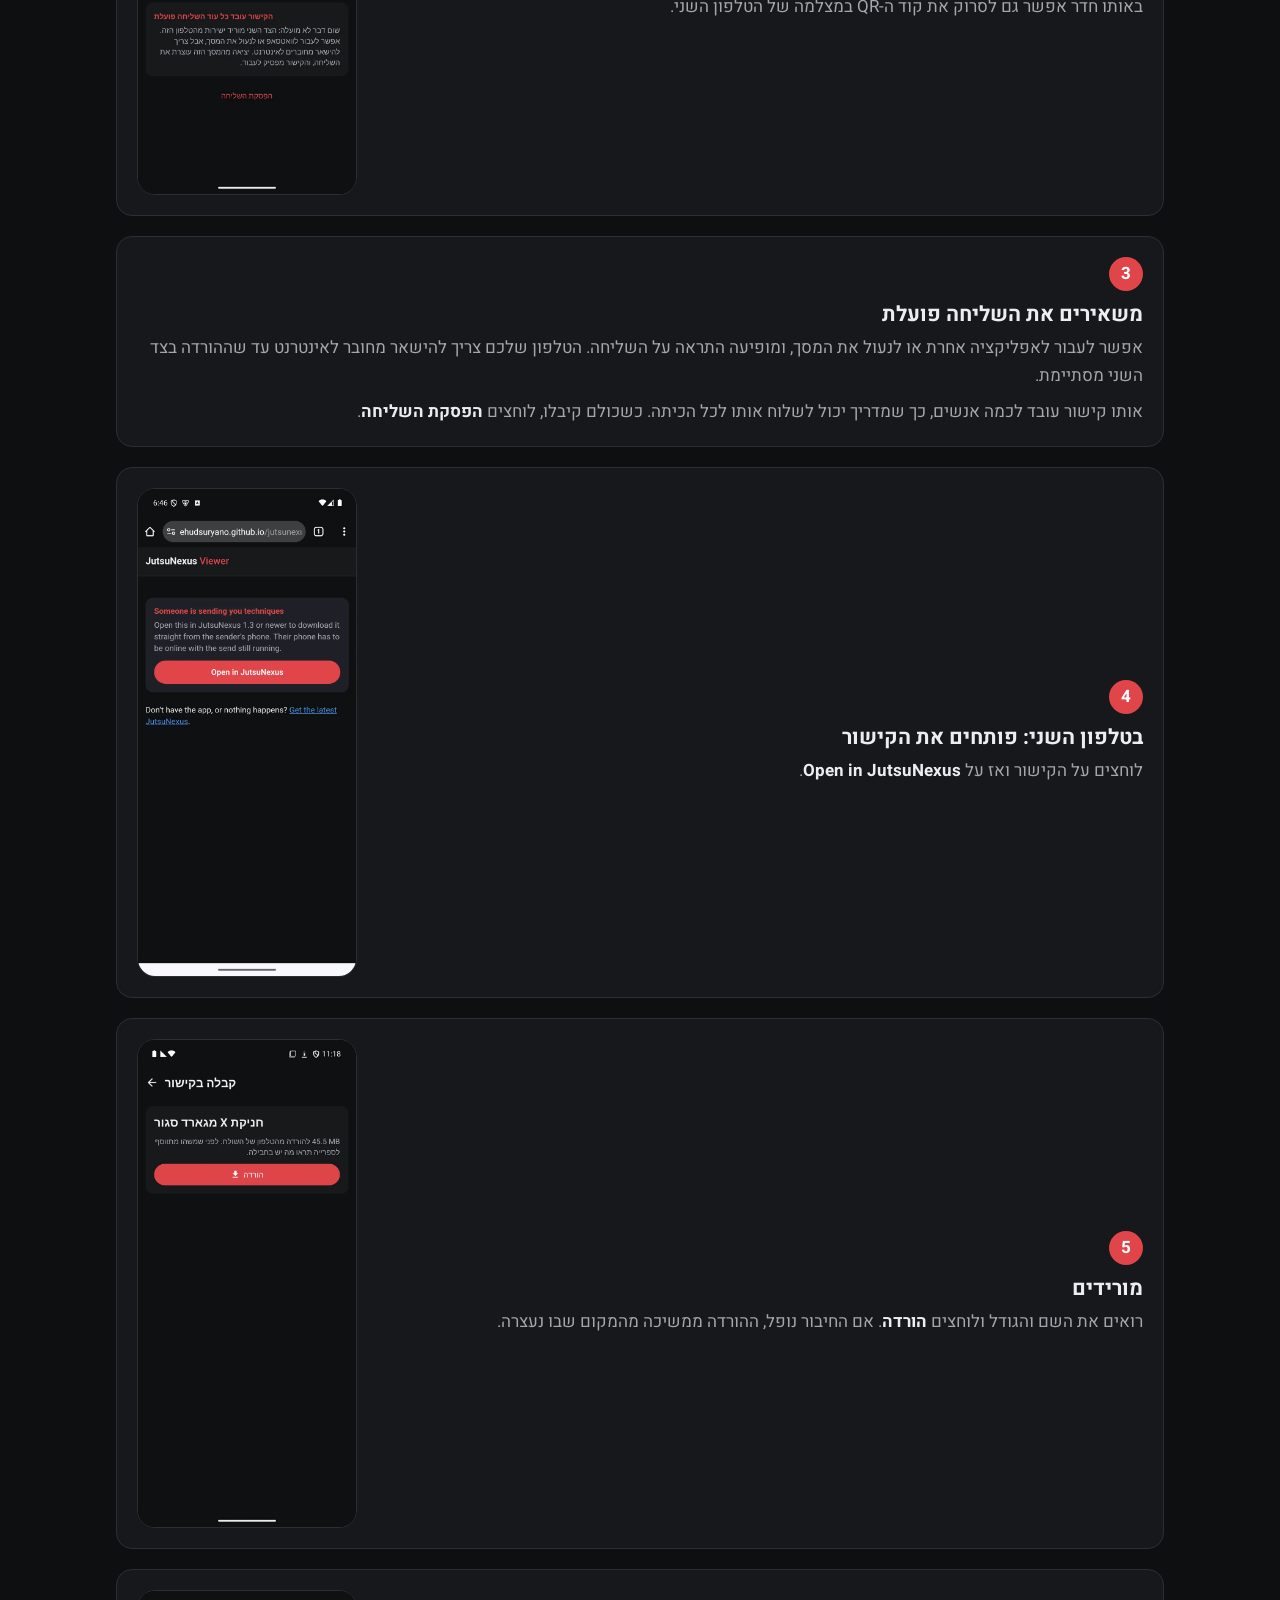
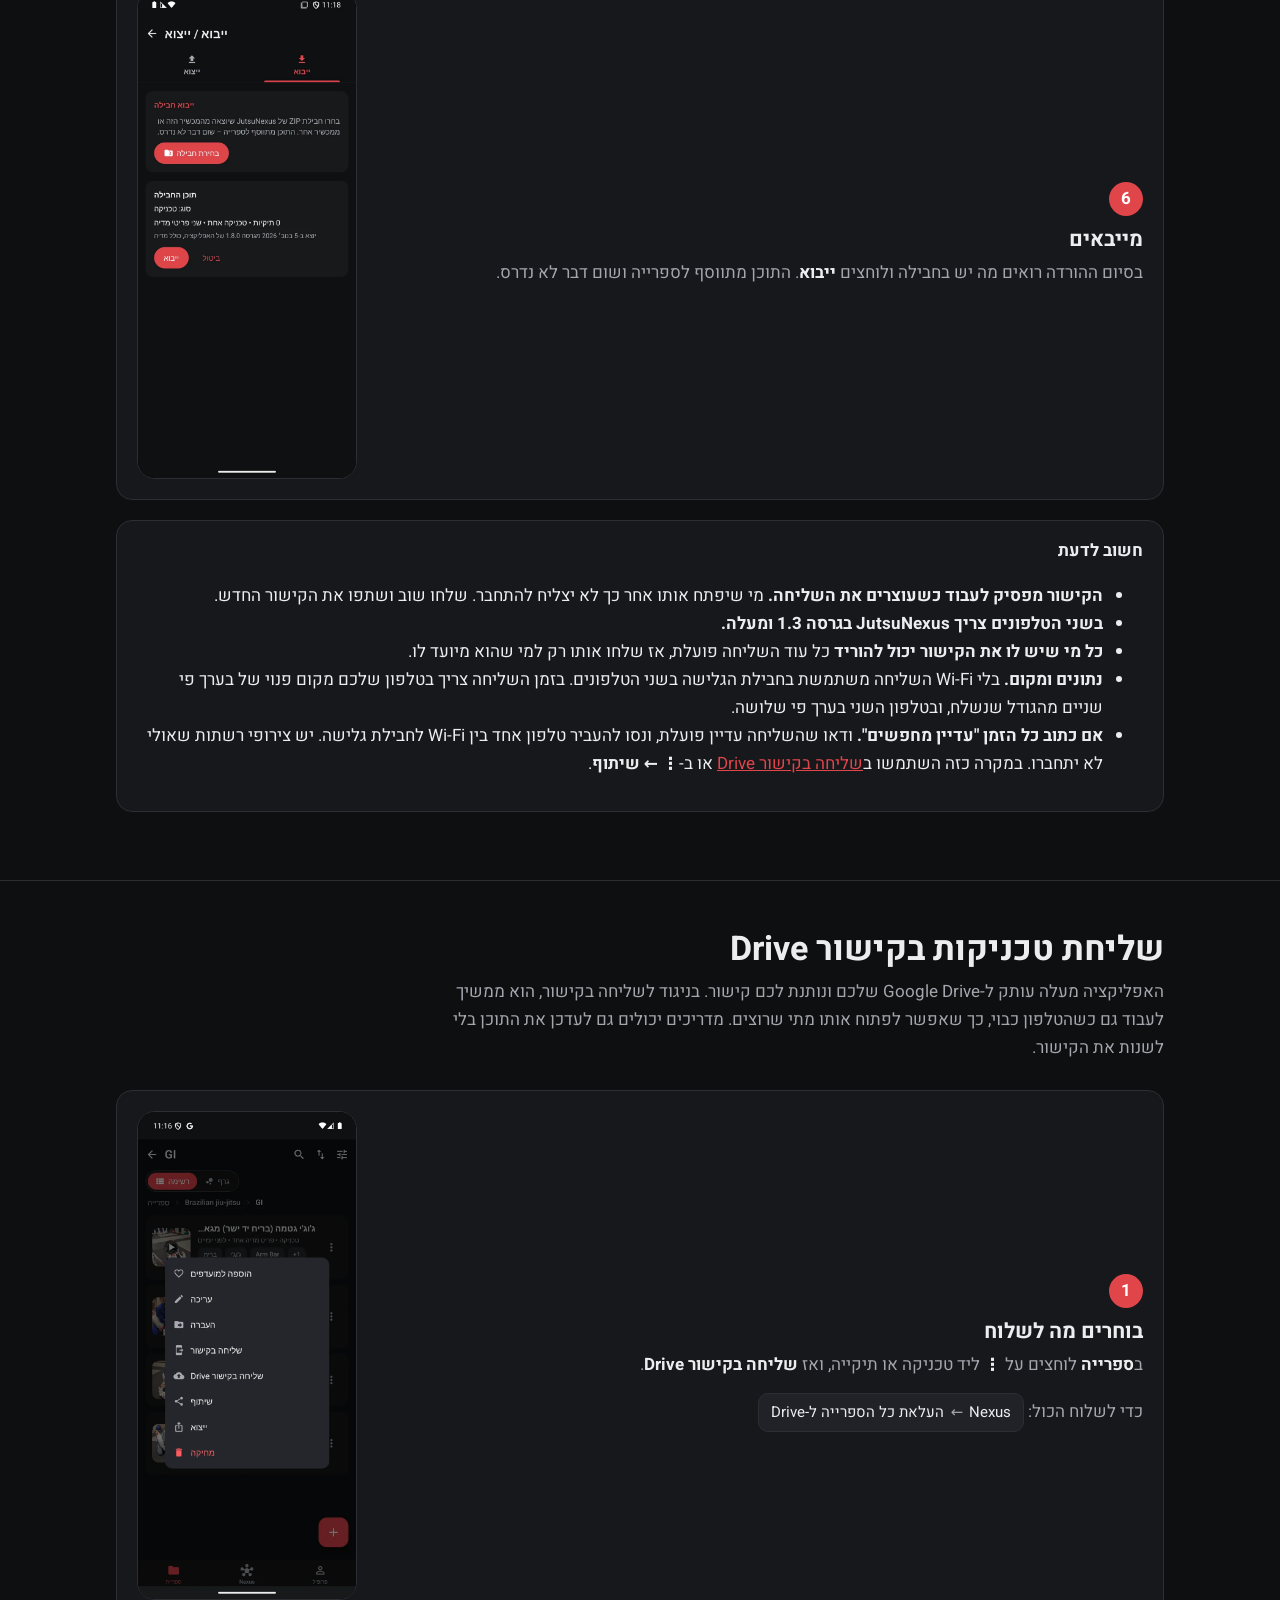
==== commit 79217ae1: "Site: drop the "no ads" and "collects nothing" claims The Google Play version (1.9.1) shows an AdMob" ====
--- a/index.html
+++ b/index.html
@@ -38,7 +38,7 @@
 <div class="wrap hero">
   <img class="icon" src="img/icon-256.png" alt="הסמל של JutsuNexus">
   <h1>JutsuNexus</h1>
-  <p class="lead">הספרייה האישית שלך לטכניקות אומנויות לחימה. כל הסרטונים, ההערות ותוכניות הלימוד שלך במקום אחד, בטלפון. בלי חשבון, בלי ענן ובלי פרסומות.</p>
+  <p class="lead">הספרייה האישית שלך לטכניקות אומנויות לחימה. כל הסרטונים, ההערות ותוכניות הלימוד שלך במקום אחד, בטלפון. בלי חשבון ובלי ענן.</p>
   <div class="android-only">יש לכם אייפון? <a href="https://ehudsuryano.github.io/jutsunexus-webapp/">JutsuNexus בדפדפן</a> (גרסת ניסיון) · <a href="#iphone">מה ההבדל?</a></div>
 </div>
 
@@ -732,7 +732,7 @@
     <h2>שאלות נפוצות</h2>
     <details>
       <summary>האם זה בטוח? למה הטלפון מזהיר?</summary>
-      <p>האזהרות מופיעות לכל אפליקציה שמותקנת מחוץ לחנות Google Play, לא רק לזו. האפליקציה לא דורשת חשבון, לא אוספת מידע ושולחת רק מה שאתם בוחרים לשלוח. היא משתמשת באינטרנט רק כשאתם שולחים או פותחים קישור.</p>
+      <p>האזהרות מופיעות לכל אפליקציה שמותקנת מחוץ לחנות Google Play, לא רק לזו. האפליקציה לא דורשת חשבון, והטכניקות והסרטונים שלכם נשלחים רק לאן שאתם בוחרים.</p>
     </details>
     <details id="iphone">
       <summary>יש גרסה לאייפון?</summary>
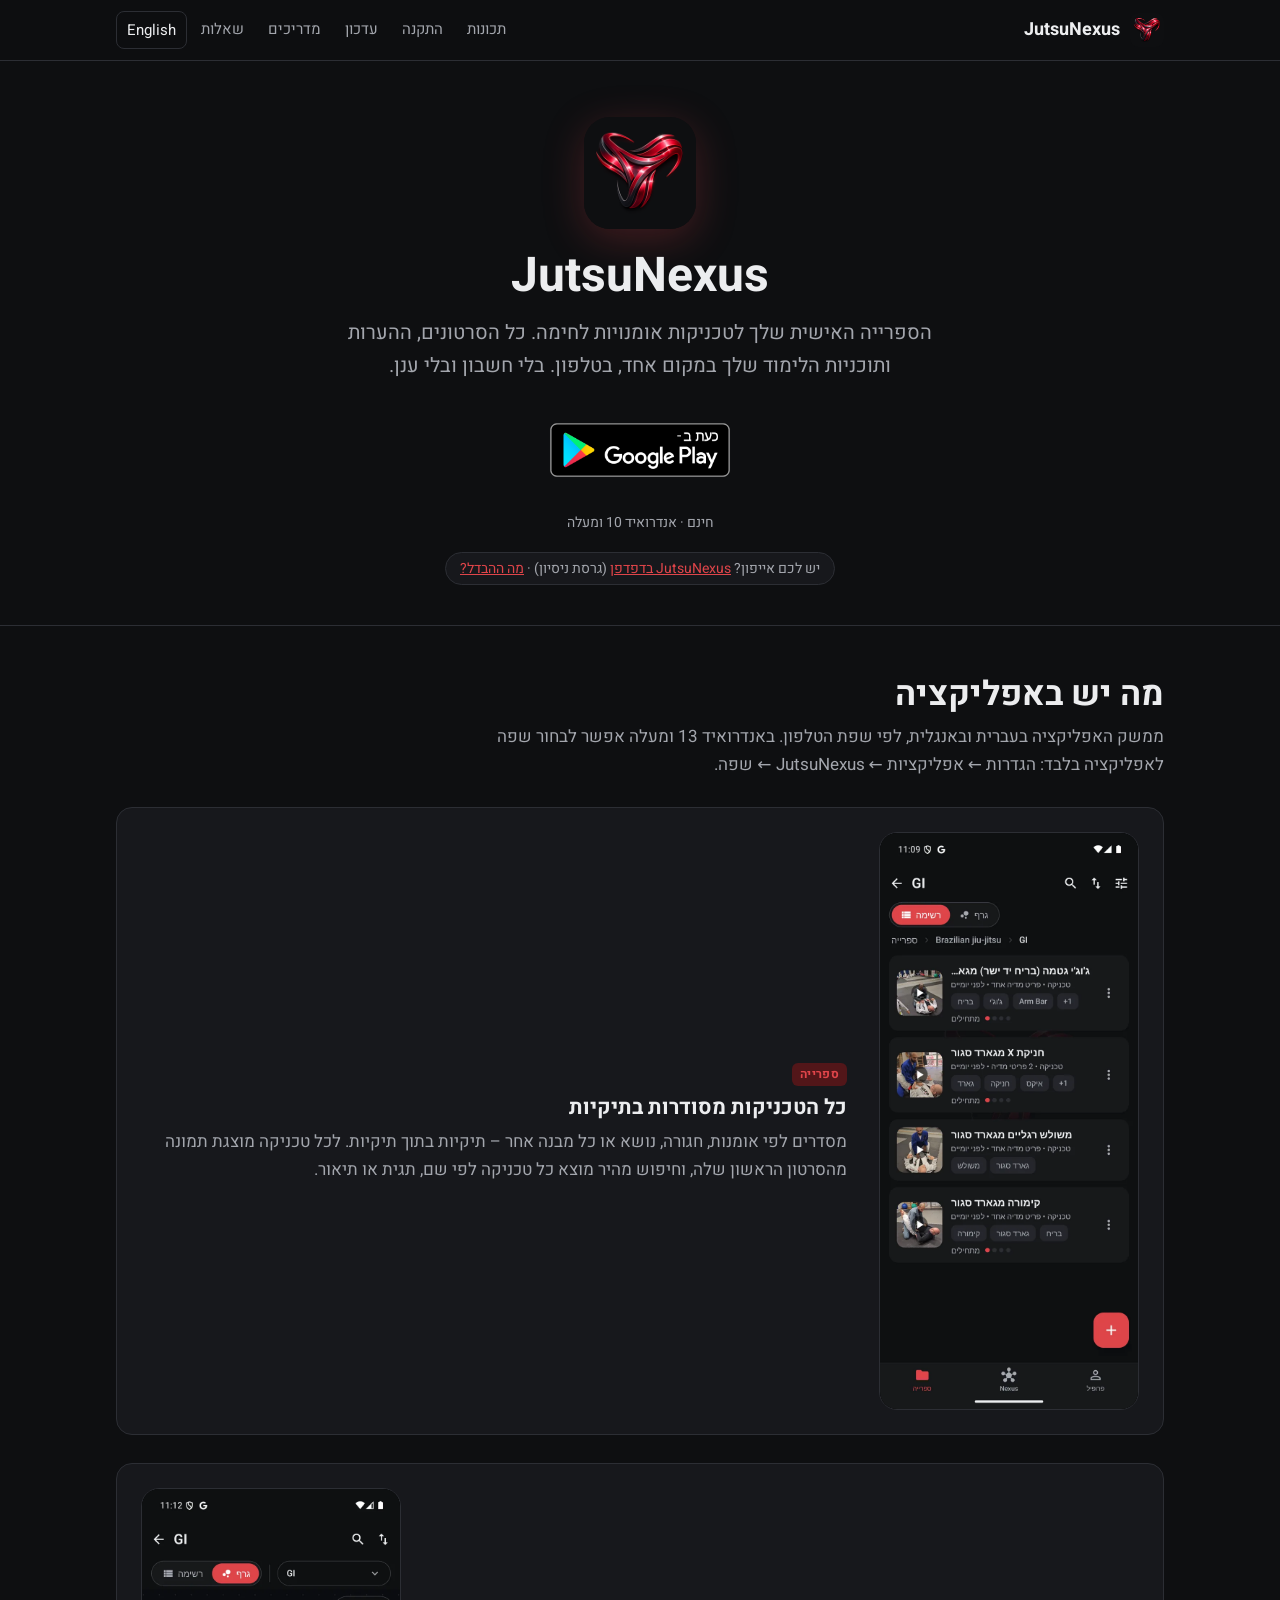
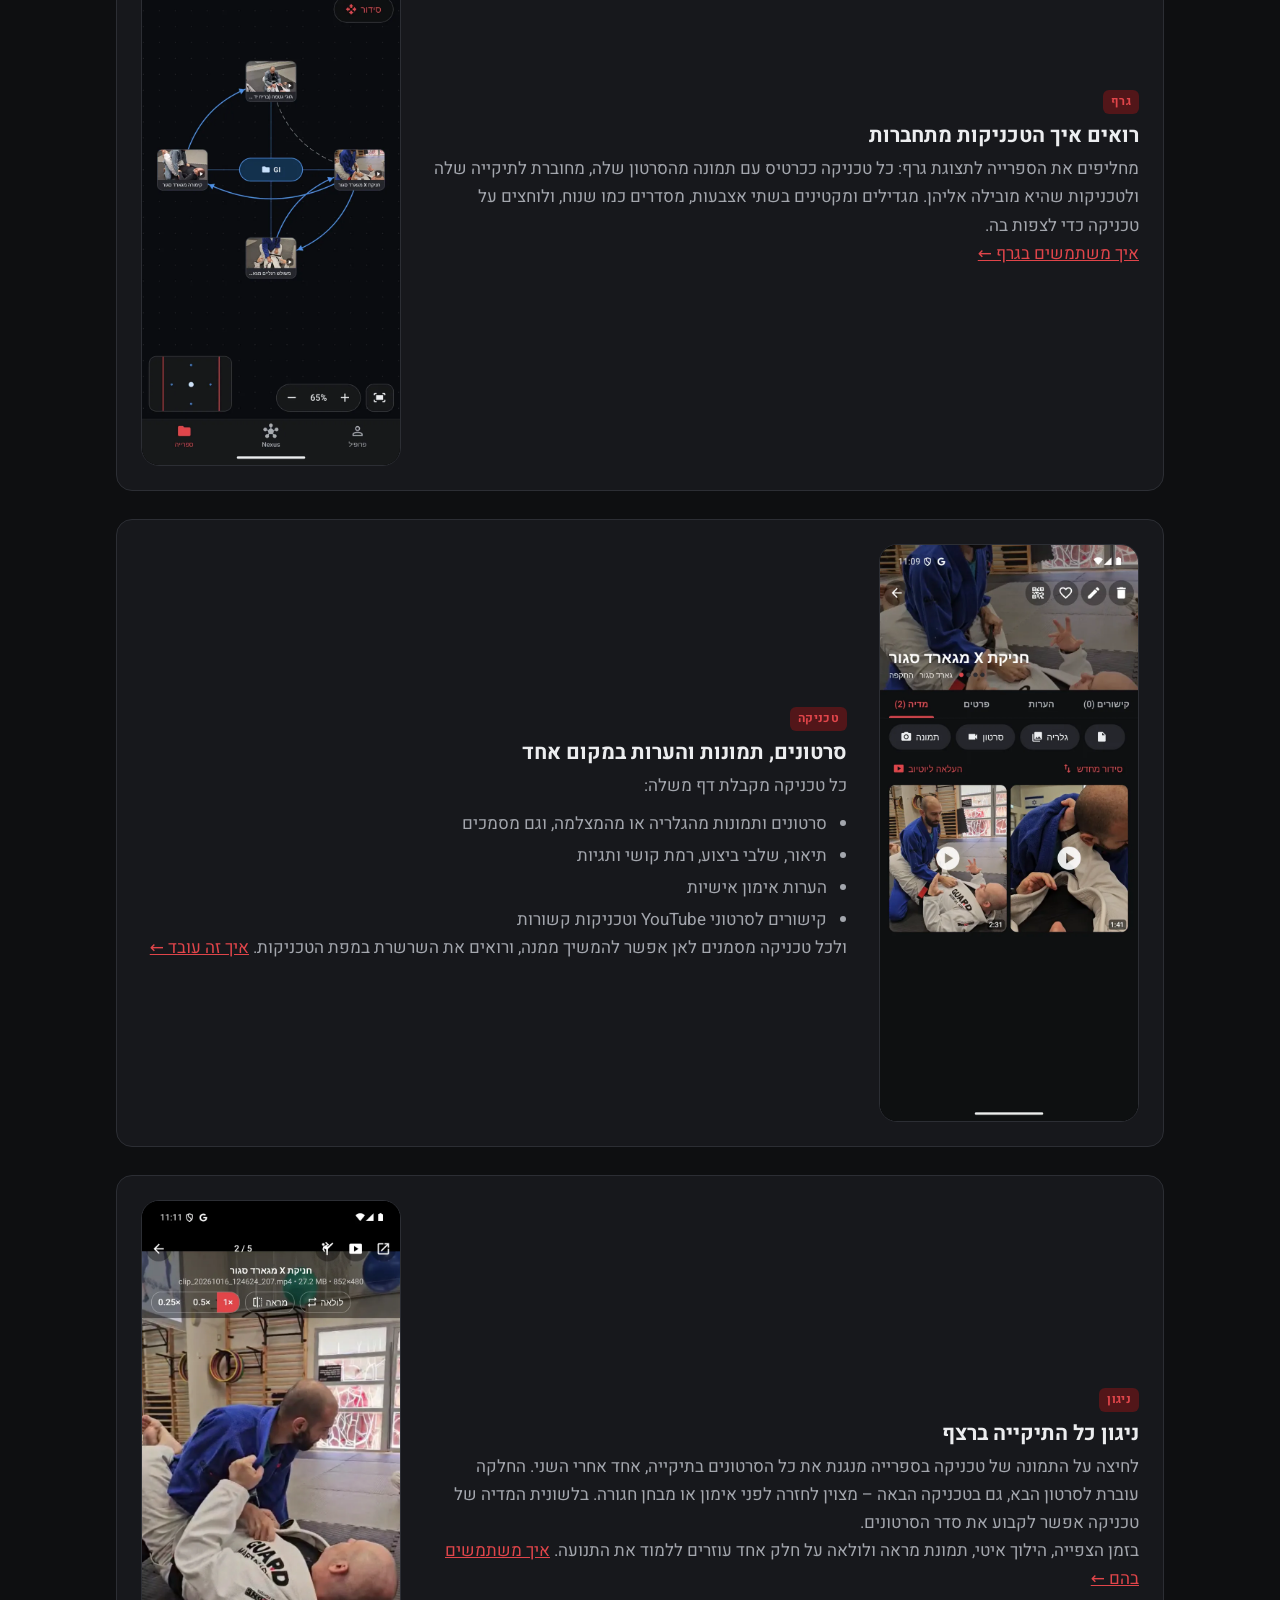
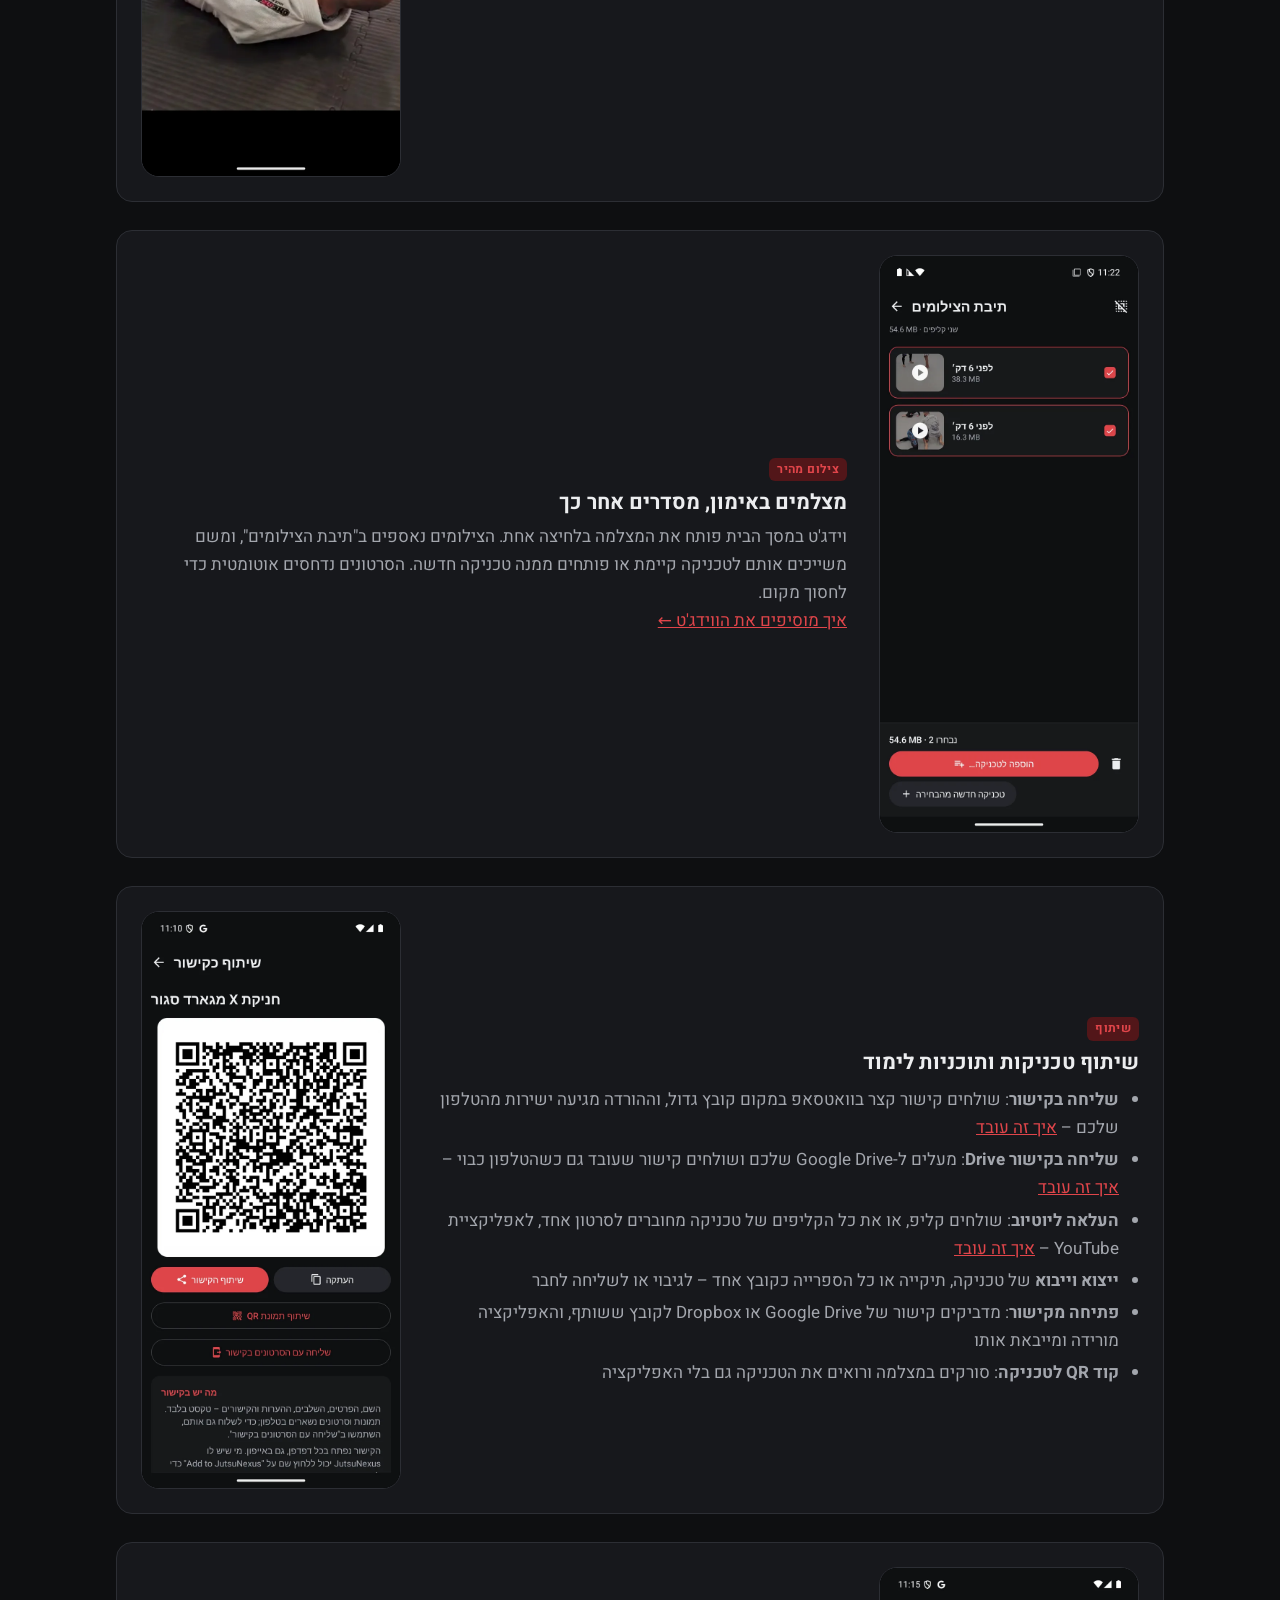
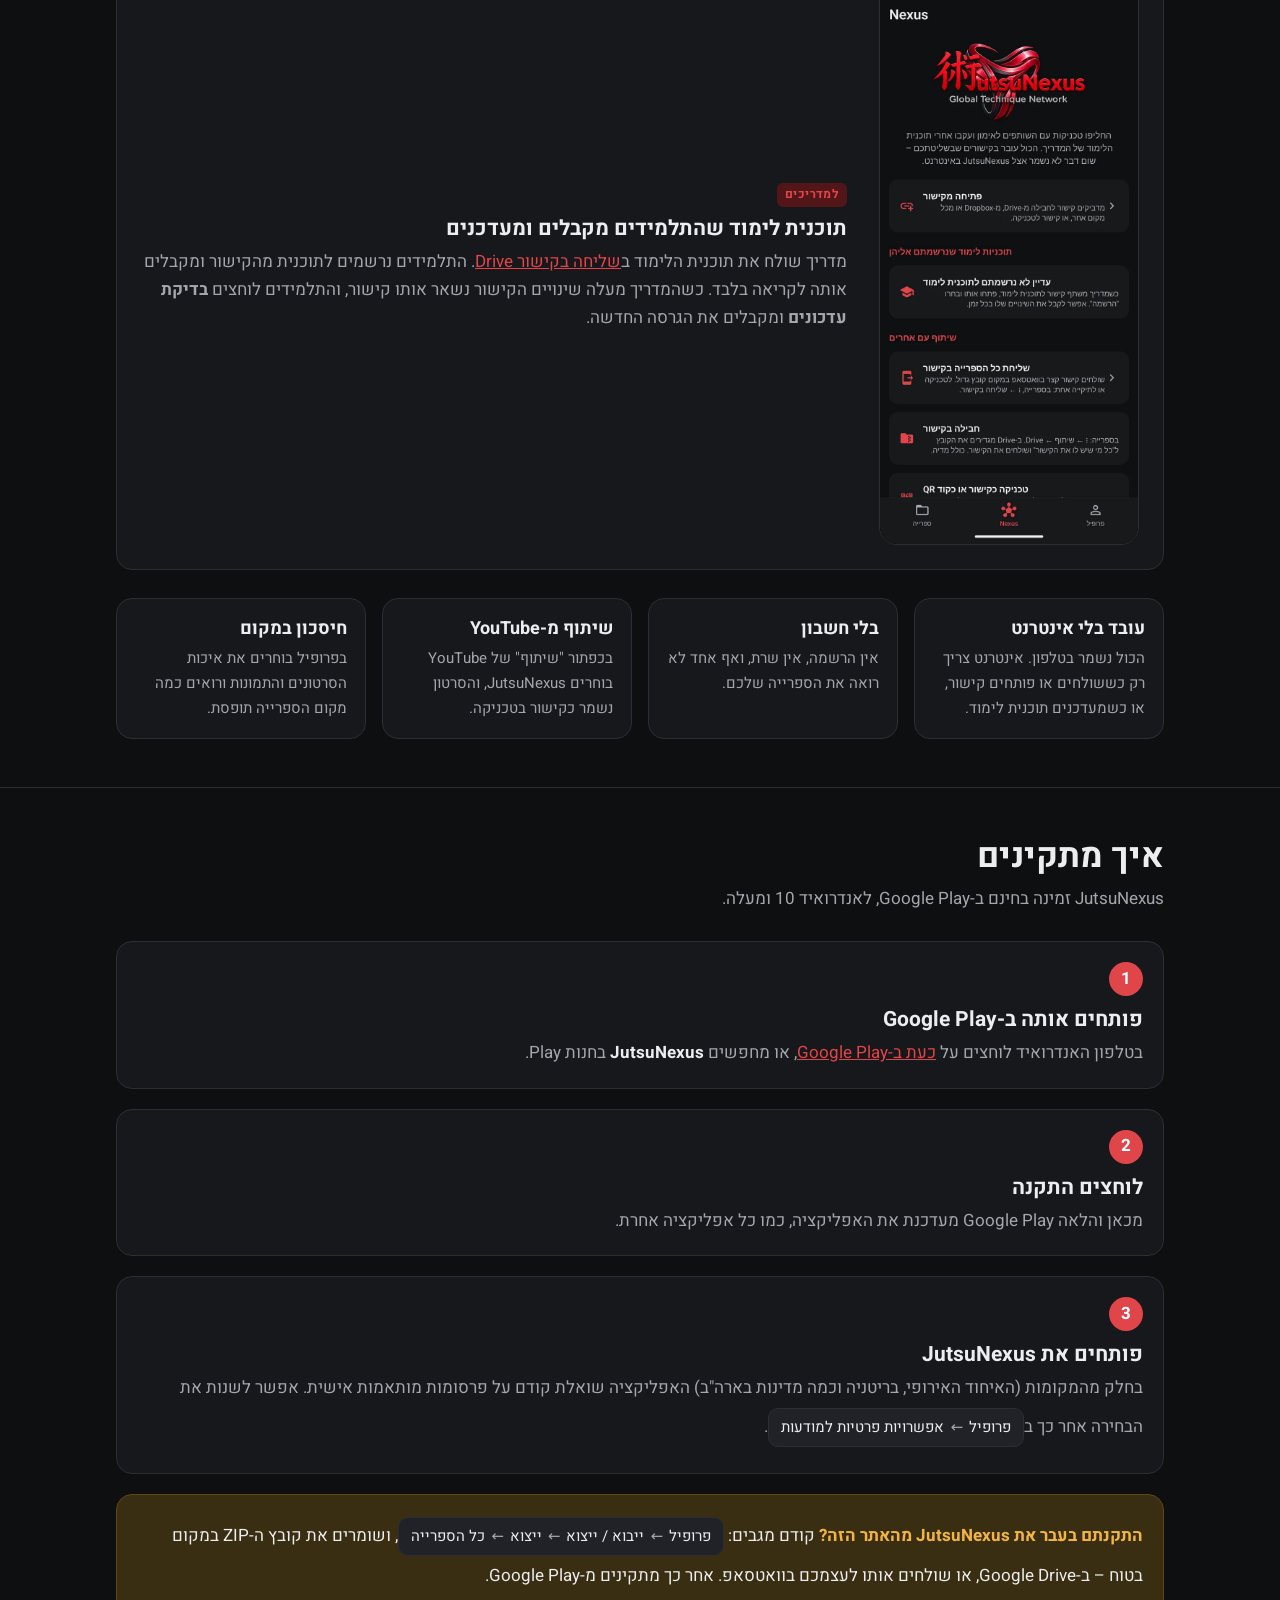
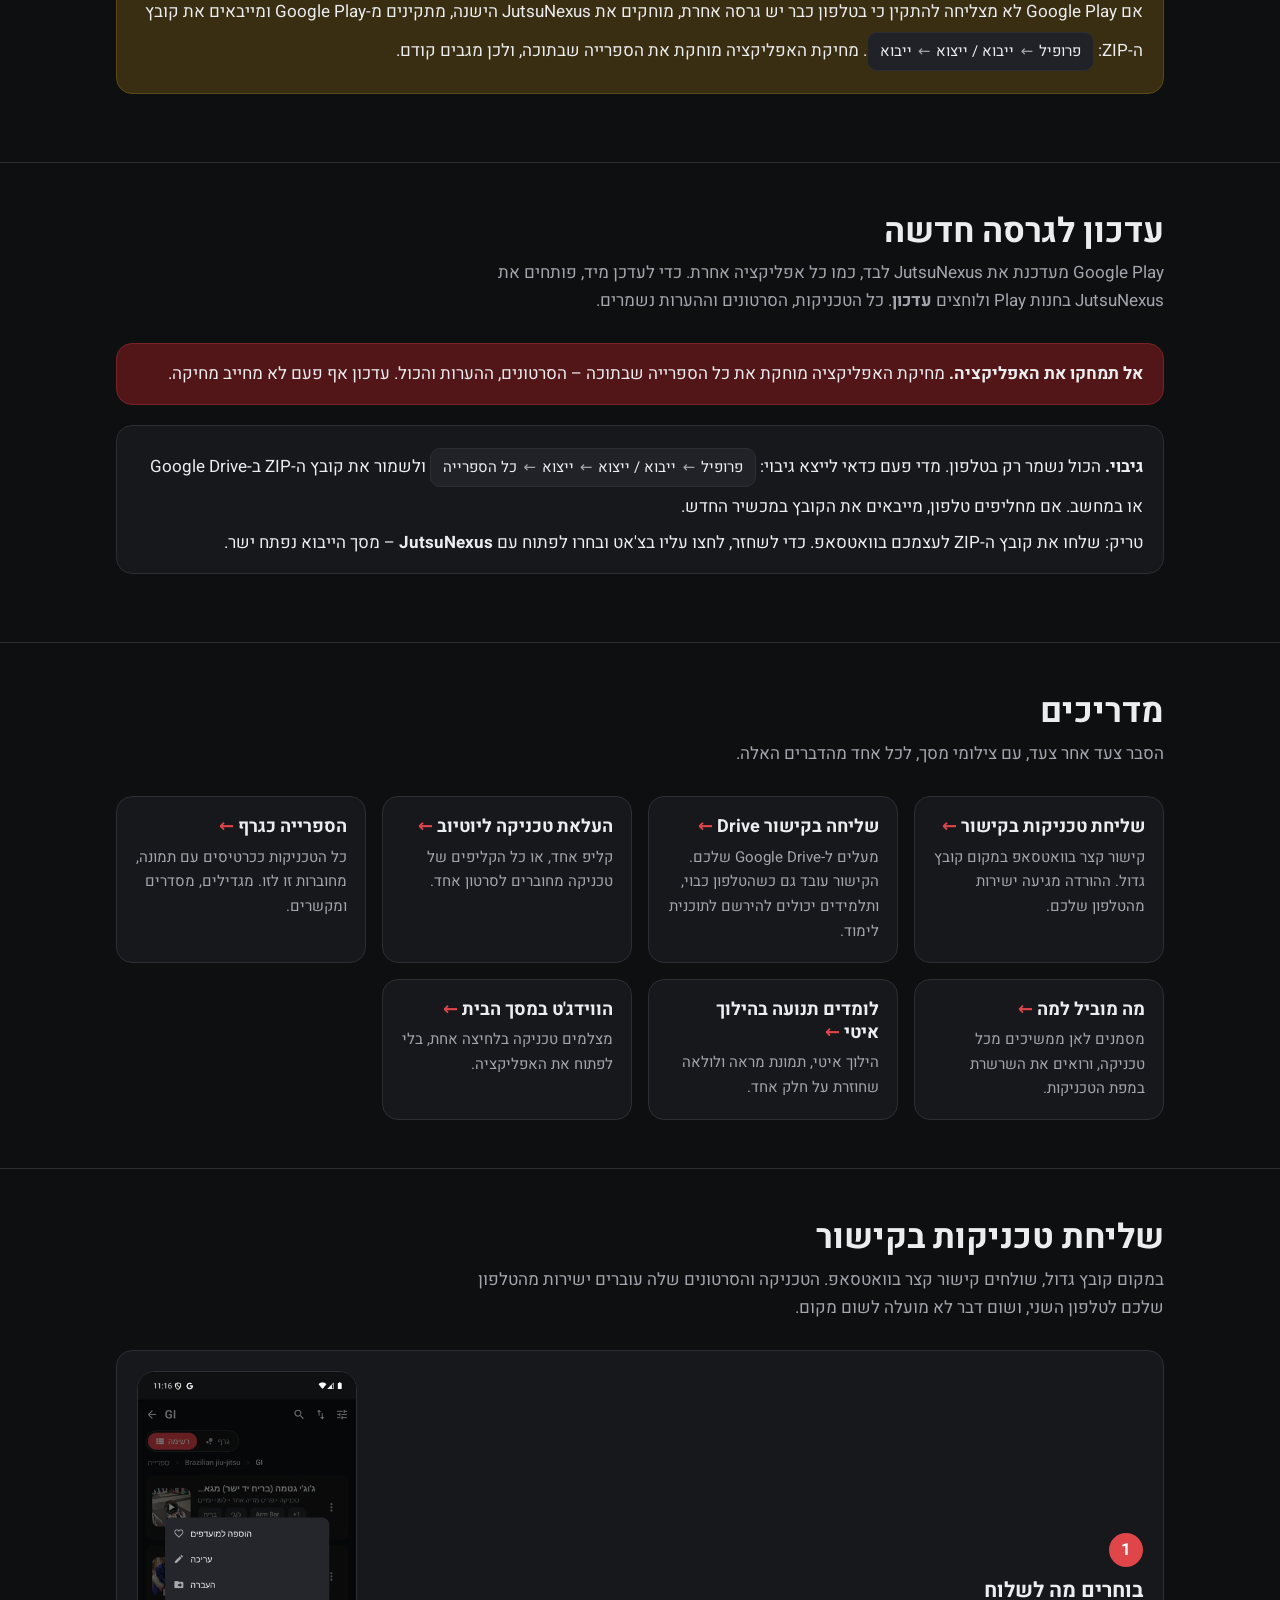
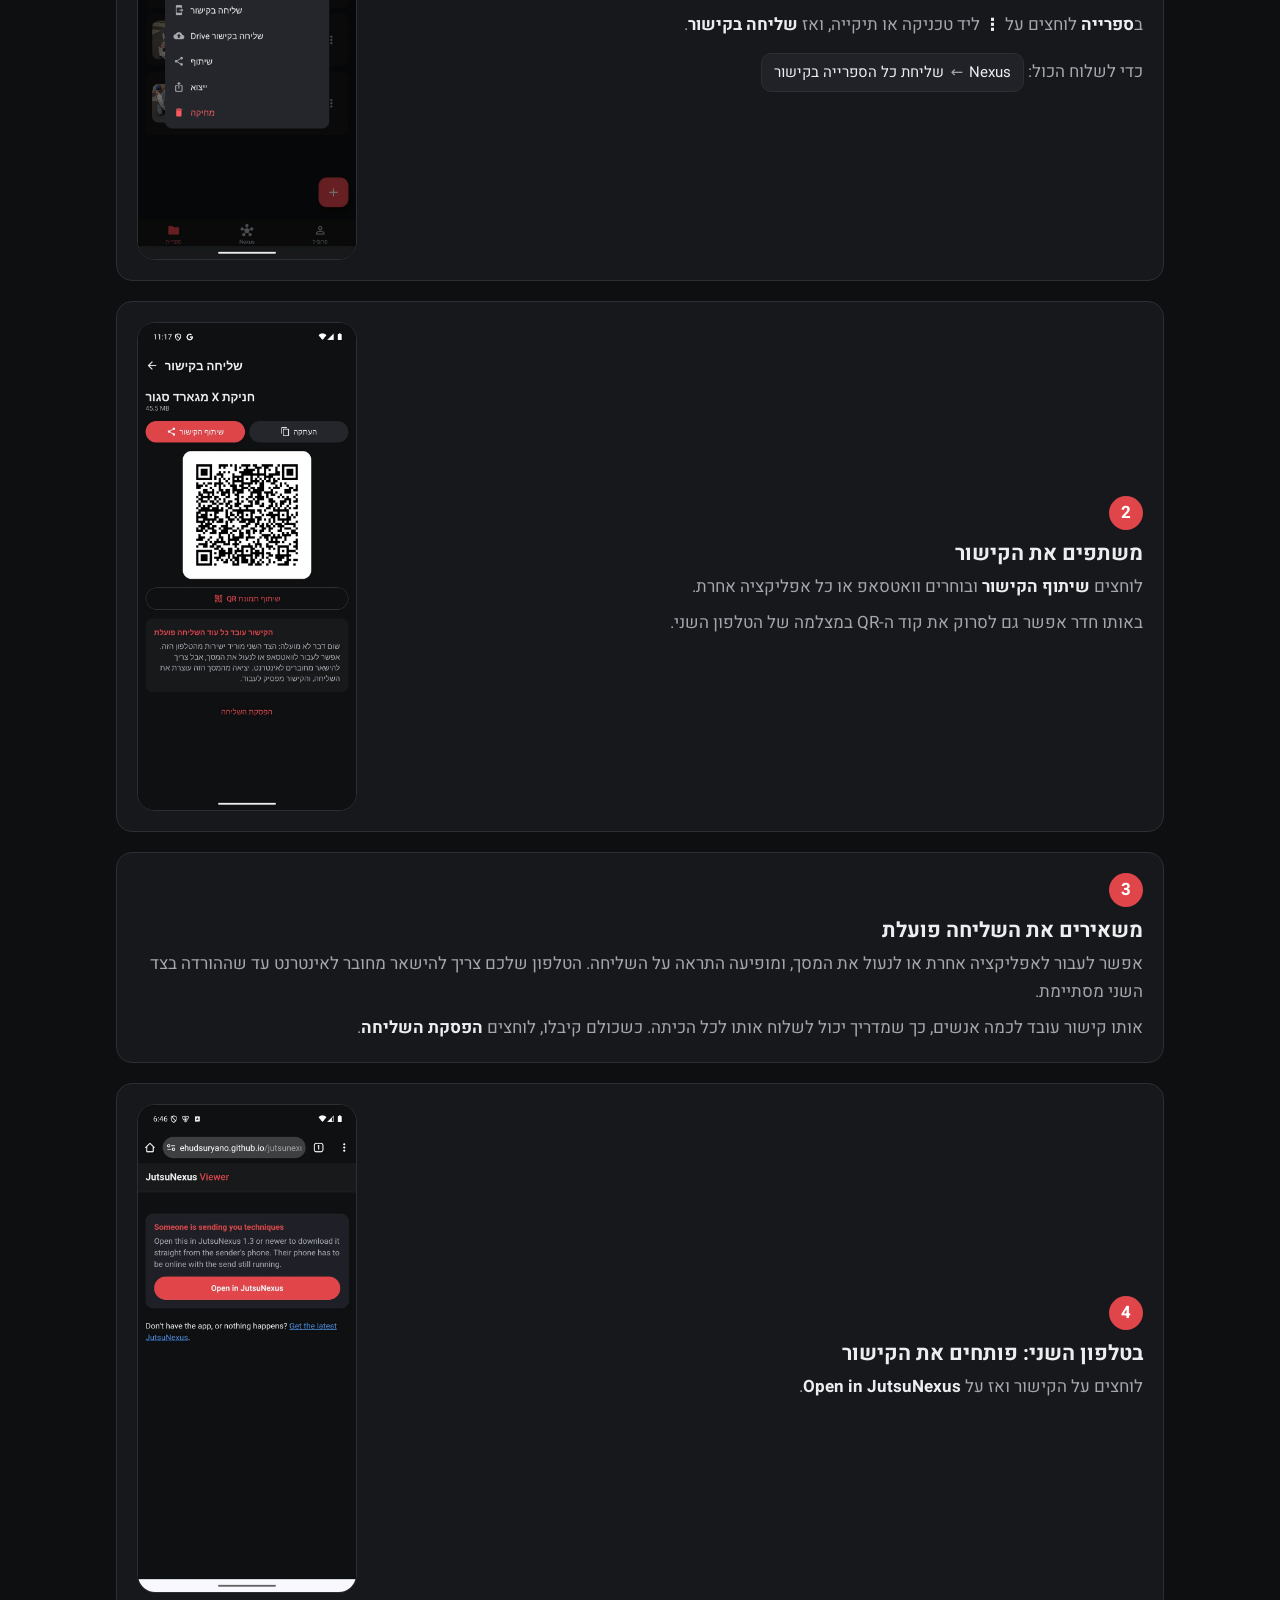
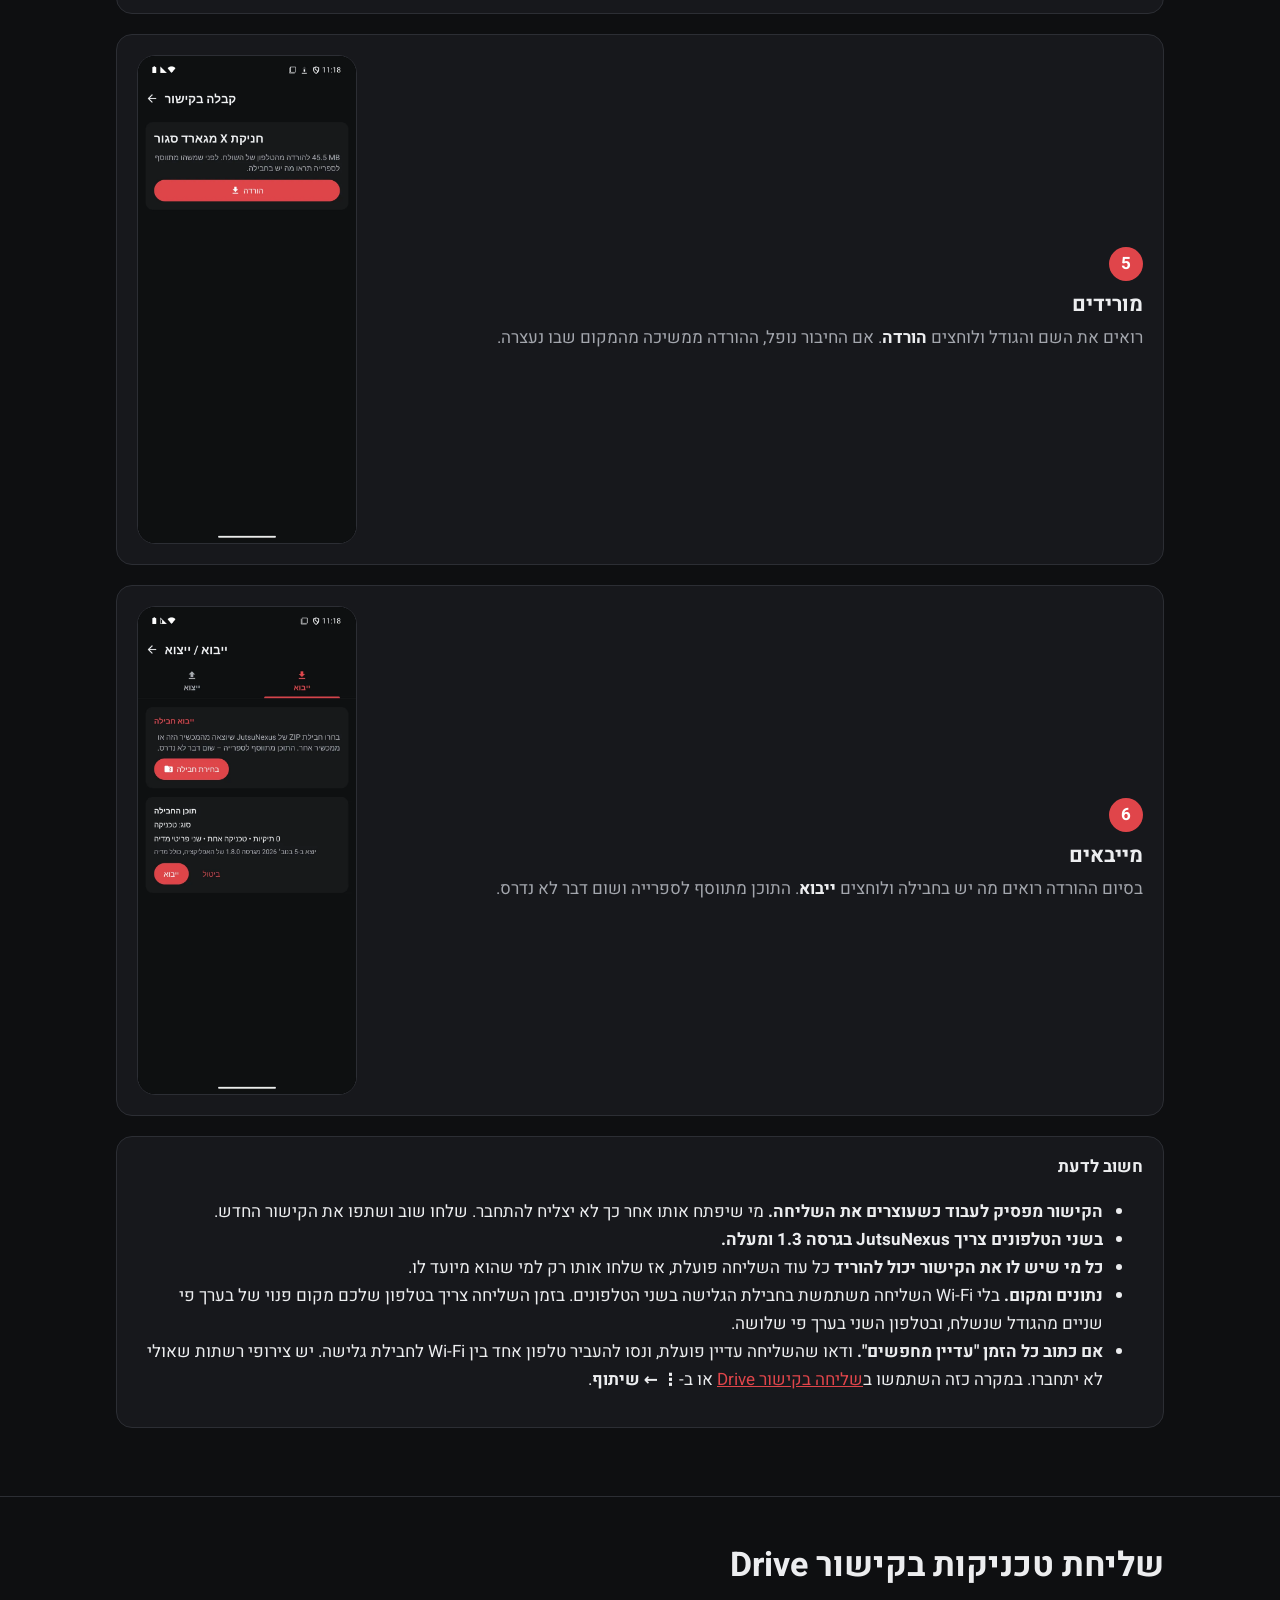
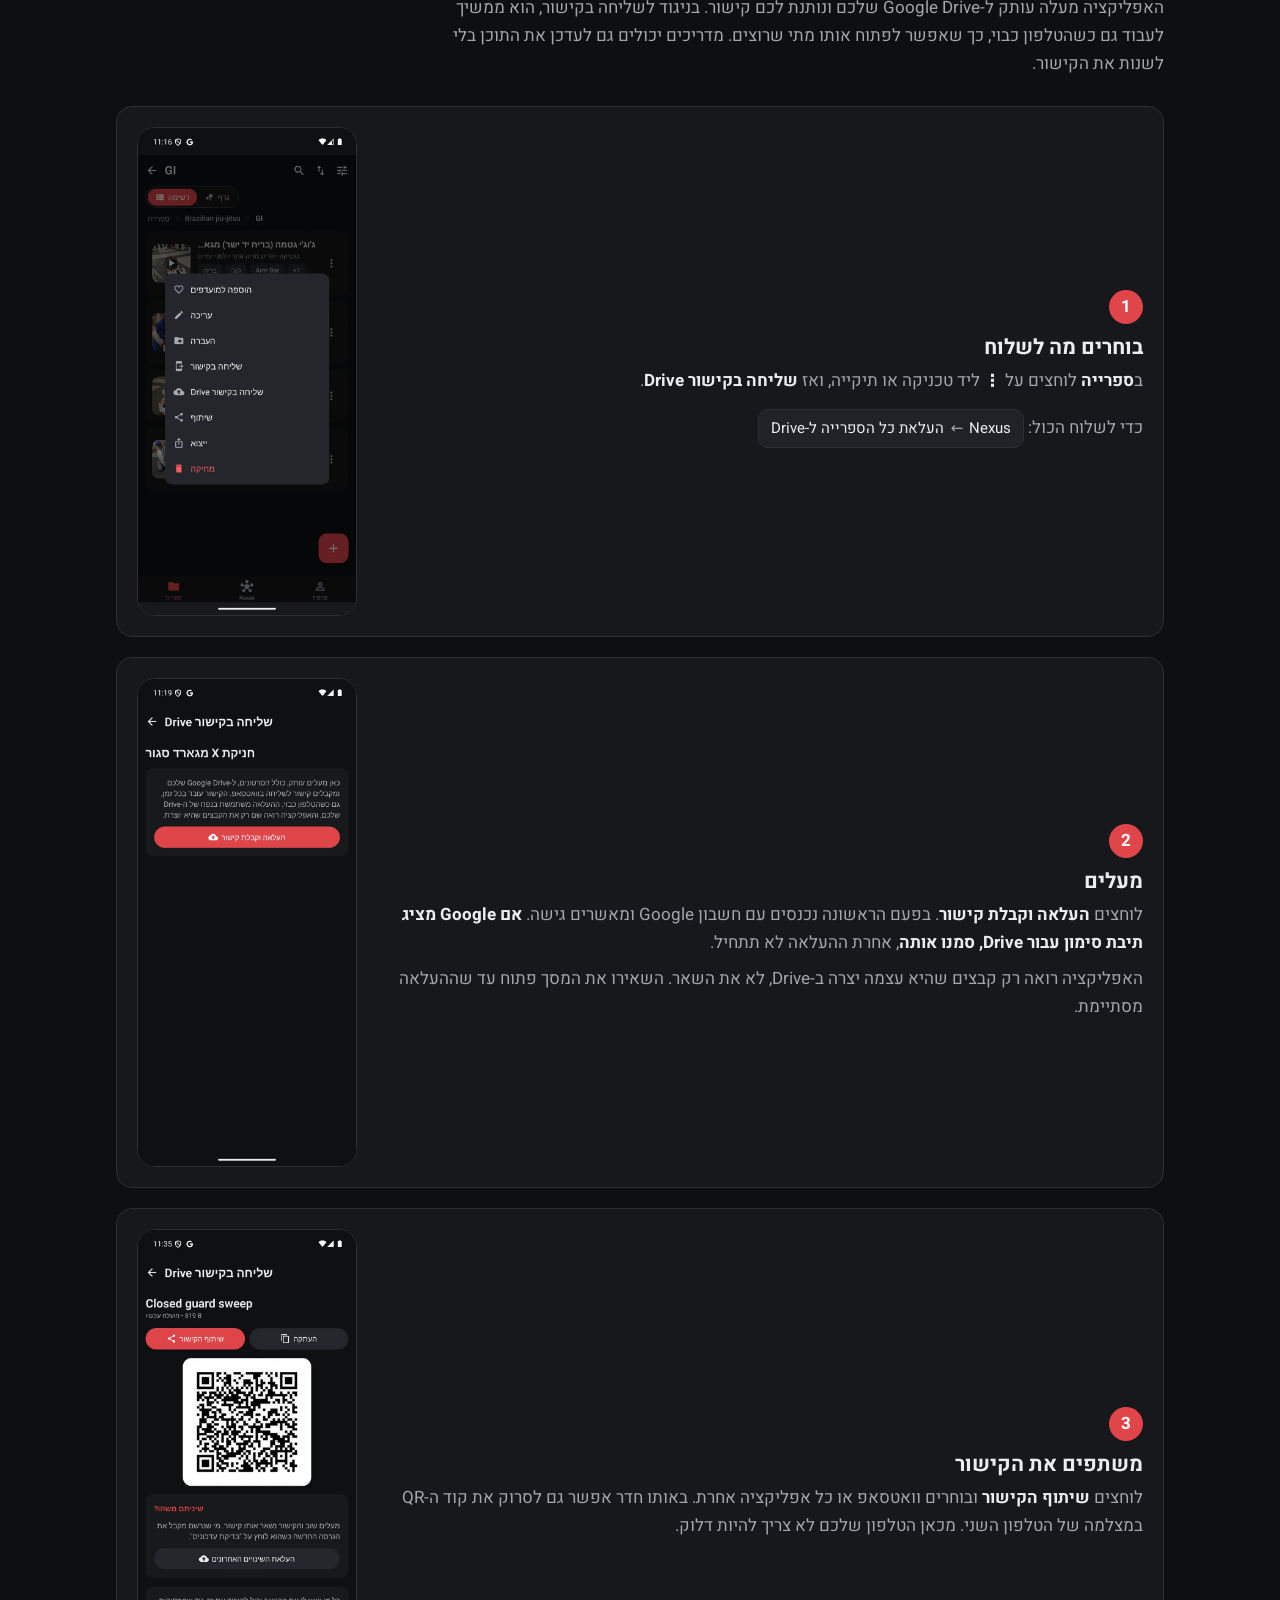
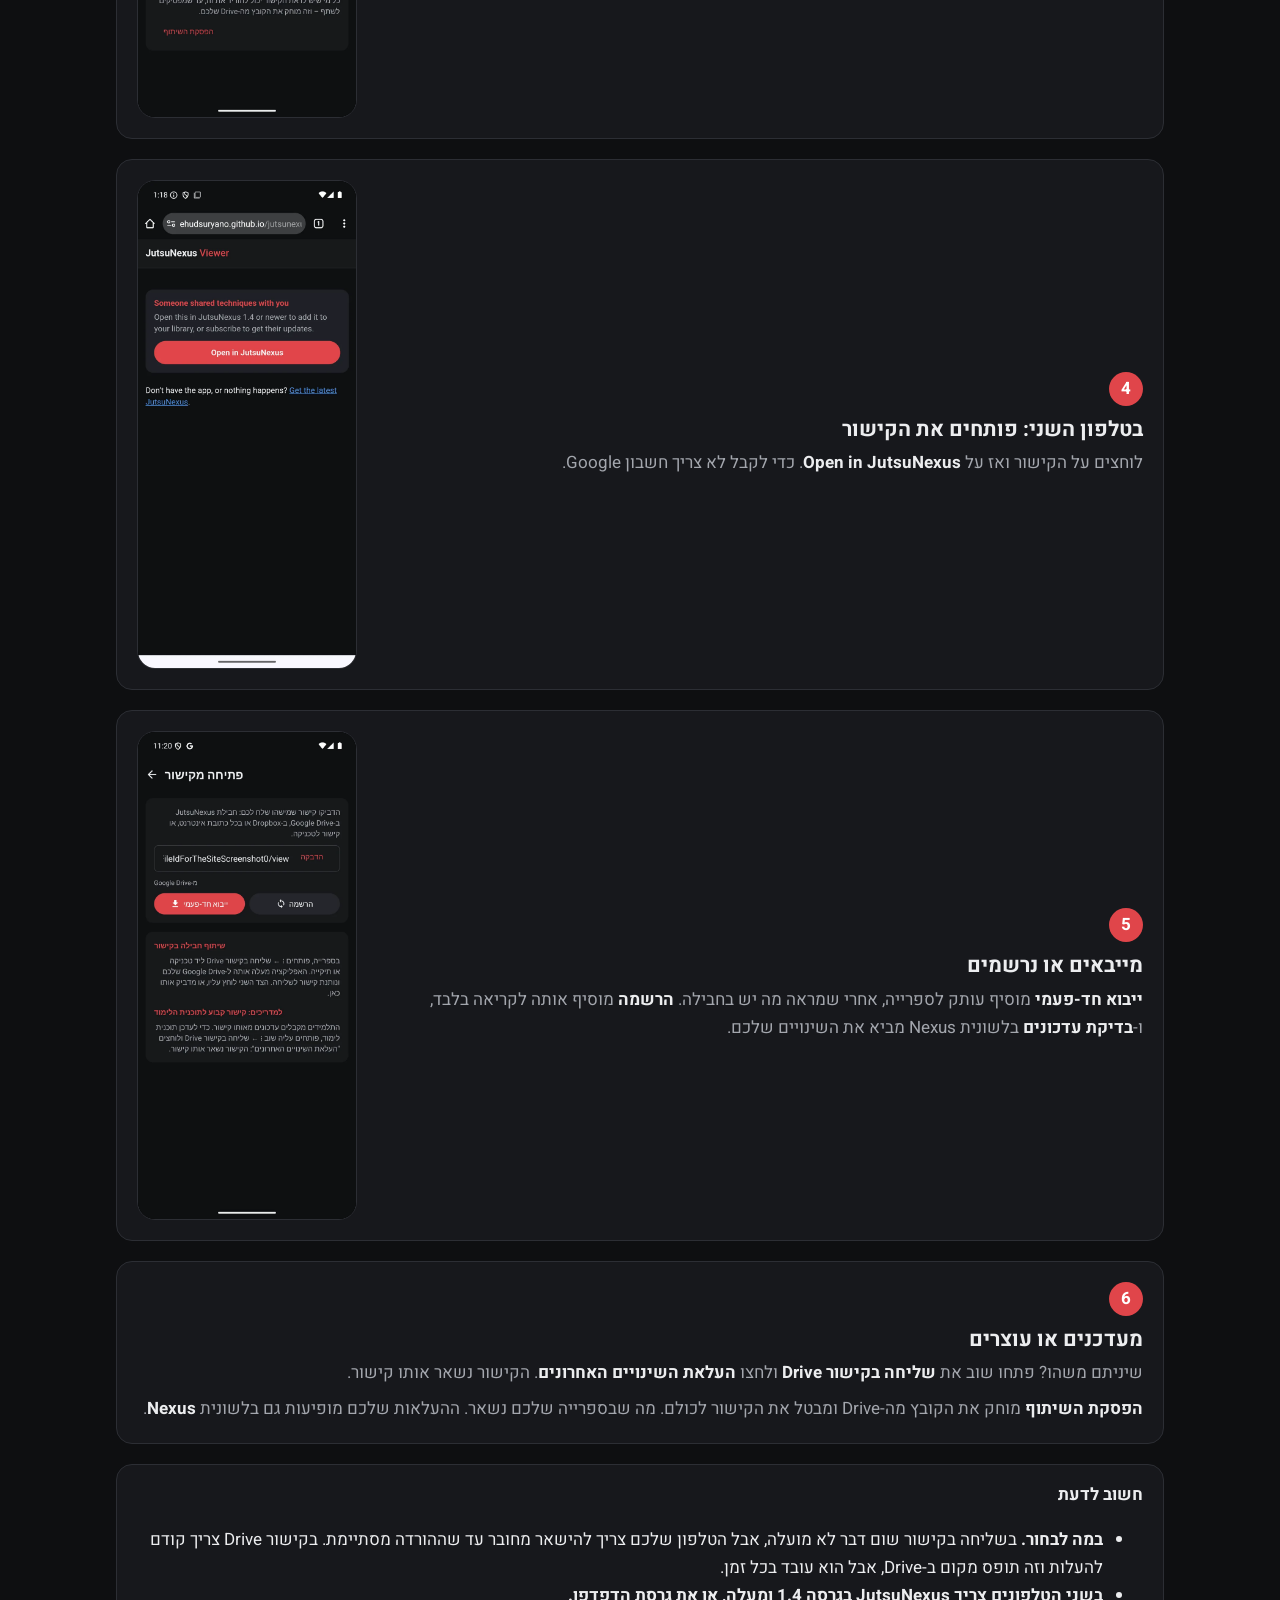
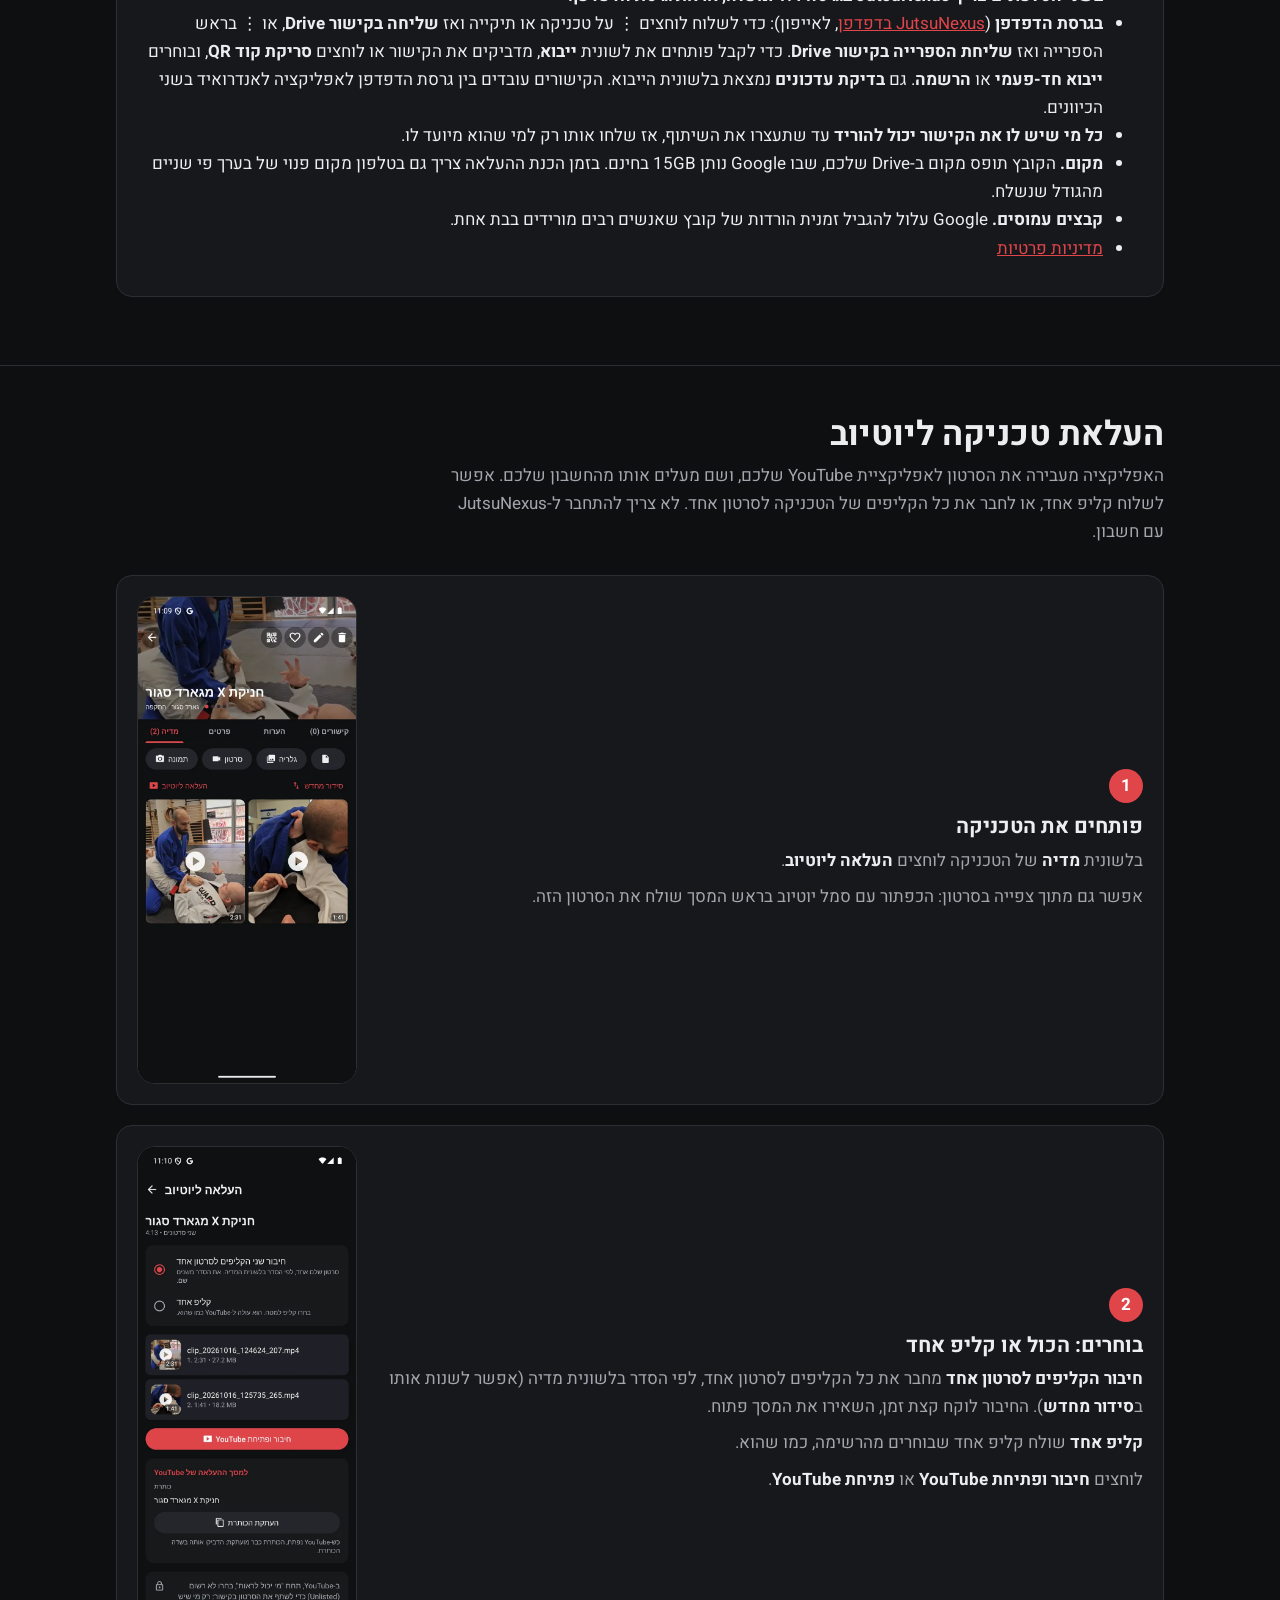
==== commit 1d86e53f: "Site: install and update from Google Play JutsuNexus moves to Google Play, so the sideloading guide " ====
--- a/index.html
+++ b/index.html
@@ -3,10 +3,10 @@
 <head>
 <meta charset="utf-8">
 <meta name="viewport" content="width=device-width, initial-scale=1">
-<title>JutsuNexus – הורדה והתקנה</title>
-<meta name="description" content="JutsuNexus – הספרייה האישית שלך לטכניקות אומנויות לחימה. סרטונים, הערות ותוכניות לימוד בטלפון, בלי חשבון ובלי ענן. הורדה ומדריך התקנה לאנדרואיד.">
+<title>JutsuNexus – ספריית טכניקות לאומנויות לחימה</title>
+<meta name="description" content="JutsuNexus – הספרייה האישית שלך לטכניקות אומנויות לחימה. סרטונים, הערות ותוכניות לימוד בטלפון, בלי חשבון ובלי ענן. בחינם ב-Google Play.">
 <meta property="og:title" content="JutsuNexus – ספריית הטכניקות שלך">
-<meta property="og:description" content="סרטונים, הערות ותוכניות לימוד של אומנויות לחימה – בטלפון, בלי חשבון. הורדה לאנדרואיד.">
+<meta property="og:description" content="סרטונים, הערות ותוכניות לימוד של אומנויות לחימה – בטלפון, בלי חשבון. בחינם ב-Google Play.">
 <meta property="og:image" content="https://ehudsuryano.github.io/jutsunexus-app/img/icon-256.png">
 <meta property="og:locale" content="he_IL">
 <link rel="icon" href="img/favicon.png">
@@ -39,6 +39,8 @@
   <img class="icon" src="img/icon-256.png" alt="הסמל של JutsuNexus">
   <h1>JutsuNexus</h1>
   <p class="lead">הספרייה האישית שלך לטכניקות אומנויות לחימה. כל הסרטונים, ההערות ותוכניות הלימוד שלך במקום אחד, בטלפון. בלי חשבון ובלי ענן.</p>
+  <a class="play-badge" href="https://play.google.com/store/apps/details?id=com.jutsunexus.app&amp;hl=iw"><img src="img/play/get-it-on-google-play-he.png" alt="כעת ב-Google Play" width="646" height="250"></a>
+  <div class="meta"><span>חינם</span><span>אנדרואיד 10 ומעלה</span></div>
   <div class="android-only">יש לכם אייפון? <a href="https://ehudsuryano.github.io/jutsunexus-webapp/">JutsuNexus בדפדפן</a> (גרסת ניסיון) · <a href="#iphone">מה ההבדל?</a></div>
 </div>
 
@@ -143,170 +145,30 @@
 <section id="install">
   <div class="wrap">
     <h2>איך מתקינים</h2>
-    <p class="section-lead">האפליקציה לא נמצאת בחנות Google Play, ולכן אנדרואיד מבקש פעם אחת אישור להתקין אותה. התהליך לוקח בערך דקה. בחרו מאיפה אתם מתקינים:</p>
-
-    <div class="tabs" role="tablist">
-      <button role="tab" aria-selected="true" aria-controls="tab-browser" id="t-browser">מהאתר (דפדפן)</button>
-      <button role="tab" aria-selected="false" aria-controls="tab-whatsapp" id="t-whatsapp">קובץ שהגיע בוואטסאפ</button>
-      <button role="tab" aria-selected="false" aria-controls="tab-samsung" id="t-samsung">טלפון סמסונג</button>
-    </div>
-
-    <!-- browser -->
-    <div class="tabpanel" id="tab-browser" role="tabpanel" aria-labelledby="t-browser">
-      <ol class="steps">
-        <li class="step">
-          <div class="txt">
-            <h3>מורידים את הקובץ</h3>
-            <p>פתחו את האתר הזה <b>בטלפון</b> (ב-Chrome) ולחצו על <b>הורדה לאנדרואיד</b>.</p>
-          </div>
-          <div><div class="shot"><img src="img/install/01-site.webp" alt="האתר בטלפון עם כפתור ההורדה" loading="lazy"></div></div>
-        </li>
-        <li class="step">
-          <div class="txt">
-            <h3>מאשרים את ההורדה</h3>
-            <p>Chrome מציג <b>"הקובץ עלול להזיק"</b>. ההודעה הזאת מופיעה לכל קובץ התקנה שלא מגיע מהחנות. לחצו <b>להוריד בכל זאת</b>.</p>
-          </div>
-          <div><div class="shot"><img src="img/install/02-download-warning.webp" alt="אזהרת ההורדה של Chrome" loading="lazy"></div></div>
-        </li>
-        <li class="step">
-          <div class="txt">
-            <h3>פותחים את הקובץ</h3>
-            <p>בסוף ההורדה מופיע <b>"קובץ אחד הורד"</b> – לחצו <b>פתיחה</b>. אם פספסתם את ההודעה – הקובץ נמצא ב-Chrome תחת <b>⋮ ← הורדות</b>, או באפליקציית הקבצים בתיקיית <b>הורדות</b>.</p>
-          </div>
-          <div><div class="shot"><img src="img/install/03-open.webp" alt="ההורדה הסתיימה – פתיחה" loading="lazy"></div></div>
-        </li>
-        <li class="step">
-          <div class="txt">
-            <h3>נותנים ל-Chrome הרשאה להתקין</h3>
-            <p>בפעם הראשונה אנדרואיד חוסם את ההתקנה: <b>"לצורכי אבטחה, הטלפון שלך חסום להתקנת אפליקציות לא מוכרות מהמקור הזה"</b>. לחצו <b>הגדרות</b>.</p>
-          </div>
-          <div><div class="shot"><img src="img/install/04-blocked.webp" alt="הודעת החסימה עם כפתור הגדרות" loading="lazy"></div></div>
-        </li>
-        <li class="step">
-          <div class="txt">
-            <h3>מפעילים "לאפשר מהמקור הזה"</h3>
-            <p>הפעילו את המתג <b>לאפשר מהמקור הזה</b>. בטלפונים חדשים חלון ההתקנה קופץ מיד; אם לא – לחצו על חץ החזרה.</p>
-            <p>ההרשאה ניתנת ל-Chrome בלבד, ואפשר לכבות אותה שוב אחרי ההתקנה.</p>
-          </div>
-          <div><div class="shot"><img src="img/install/05-allow.webp" alt="מתג התרה מהמקור הזה" loading="lazy"></div></div>
-        </li>
-        <li class="step">
-          <div class="txt">
-            <h3>מתקינים</h3>
-            <p>מופיע <b>"האם ברצונך להתקין אפליקציה זו?"</b> – לחצו <b>התקנה</b>.</p>
-          </div>
-          <div><div class="shot"><img src="img/install/06-install.webp" alt="חלון ההתקנה" loading="lazy"></div></div>
-        </li>
-        <li class="step">
-          <div class="txt">
-            <h3>אם Google Play Protect שואל</h3>
-            <p>בטלפון עם חשבון Google מופיע לרוב חלון של Play Protect: <b>"מומלץ לסרוק את האפליקציה"</b> (App scan recommended). זה קורה לכל אפליקציה שלא מגיעה מהחנות.</p>
-            <p>לחצו <b>פרטים נוספים</b> (More details), ובאפשרות שנפתחת לחצו <b>להתקין בלי סריקה</b> (Install without scanning). ההתקנה ממשיכה מיד.</p>
-            <p><b>לא</b> ללחוץ על הכפתור הכחול התחתון, <b>לא להתקין</b> (Don't install app) – הוא מבטל את ההתקנה.</p>
-          </div>
-          <div><div class="shot"><img src="img/install/s23/play-protect.webp" alt="חלון Play Protect עם אפשרויות הסריקה" loading="lazy"></div><div class="shot-note">צילום מסמסונג באנגלית</div></div>
-        </li>
-        <li class="step">
-          <div class="txt">
-            <h3>זהו – פותחים</h3>
-            <p><b>"האפליקציה הותקנה."</b> – לחצו <b>פתיחה</b>. JutsuNexus מופיע עכשיו גם במסך האפליקציות.</p>
-          </div>
-          <div><div class="shot"><img src="img/install/08-done.webp" alt="האפליקציה הותקנה" loading="lazy"></div></div>
-        </li>
-      </ol>
-    </div>
-
-    <!-- whatsapp -->
-    <div class="tabpanel" id="tab-whatsapp" role="tabpanel" aria-labelledby="t-whatsapp" hidden>
-      <div class="callout">
-        <p><strong>עדיף לשלוח קישור.</strong> אם אתם מעבירים את האפליקציה לחבר, שלחו לו בוואטסאפ את הקישור לאתר הזה ולא את הקובץ: הקישור תמיד מוריד את הגרסה העדכנית, והחבר מקבל גם את ההוראות. אחרי הלחיצה על הקישור ממשיכים לפי הלשונית <a href="#install" data-tab="t-browser">מהאתר</a>.</p>
-      </div>
-      <p class="shot-note" style="text-align:start">הצילומים בלשונית הזו מטלפון סמסונג שמוגדר לאנגלית. בטלפון בעברית הכפתורים נמצאים באותו מקום.</p>
-      <ol class="steps">
-        <li class="step">
-          <div class="txt">
-            <h3>לוחצים על הקובץ בצ'אט</h3>
-            <p>הקובץ מגיע כמסמך ששמו מתחיל ב-<b>JutsuNexus</b> ונגמר ב-<b>.apk</b>. אם יש לידו חץ הורדה, לחצו עליו קודם ולחכו שההורדה תסתיים. אחר כך לחצו על הקובץ עצמו.</p>
-          </div>
-          <div><div class="shot"><img src="img/install/s23/wa-01-chat.webp" alt="קובץ ההתקנה בצ'אט בוואטסאפ" loading="lazy"></div></div>
-        </li>
-        <li class="step">
-          <div class="txt">
-            <h3>מאשרים את האזהרה של וואטסאפ</h3>
-            <p>וואטסאפ מציג <b>"הקובץ הזה עלול להזיק"</b> (This file may be harmful). הכפתור הירוק הגדול הוא <b>ביטול</b> – לא אותו. לחצו על <b>פתיחת הקובץ</b> (Open file) שמתחתיו.</p>
-          </div>
-          <div><div class="shot"><img src="img/install/s23/wa-02-harmful.webp" alt="אזהרת וואטסאפ עם הכפתור לפתיחת הקובץ" loading="lazy"></div></div>
-        </li>
-        <li class="step">
-          <div class="txt">
-            <h3>נותנים לוואטסאפ הרשאה להתקין</h3>
-            <p>בפעם הראשונה הטלפון חוסם את ההתקנה: <b>"נדרשת הרשאה"</b> (Permission required) עבור WhatsApp. לחצו <b>הגדרות</b> (Settings).</p>
-          </div>
-          <div><div class="shot"><img src="img/install/s23/wa-03-permission.webp" alt="הודעת החסימה עם כפתור הגדרות" loading="lazy"></div></div>
-        </li>
-        <li class="step">
-          <div class="txt">
-            <h3>מפעילים את ההרשאה</h3>
-            <p>במסך <b>התקנת אפליקציות לא ידועות</b> (Install unknown apps) של WhatsApp הפעילו את המתג (בסמסונג: Allow permission, בטלפונים אחרים: לאפשר מהמקור הזה). חלון ההתקנה קופץ מיד.</p>
-          </div>
-          <div><div class="shot"><img src="img/install/s23/wa-04-allow.webp" alt="מתג ההרשאה של וואטסאפ" loading="lazy"></div></div>
-        </li>
-        <li class="step">
-          <div class="txt">
-            <h3>מתקינים</h3>
-            <p>מופיע <b>"להתקין את האפליקציה?"</b> (Install this app?) – לחצו <b>התקנה</b> (Install). אם Play Protect שואל – <b>פרטים נוספים ← להתקין בלי סריקה</b>, כמו בשלב 7 בלשונית <a href="#install" data-tab="t-browser">מהאתר</a>.</p>
-          </div>
-          <div><div class="shot"><img src="img/install/s23/wa-05-install.webp" alt="חלון ההתקנה" loading="lazy"></div></div>
-        </li>
-        <li class="step">
-          <div class="txt">
-            <h3>זהו – פותחים</h3>
-            <p><b>"האפליקציה הותקנה"</b> (App installed) – לחצו <b>פתיחה</b> (Open).</p>
-            <p>אם וואטסאפ אומר שאין אפשרות לפתוח את הקובץ: פתחו את אפליקציית <b>הקבצים</b> (ובסמסונג: <b>הקבצים שלי</b>), חפשו את הקובץ של JutsuNexus ולחצו עליו. במקרה הזה ההרשאה תתבקש עבור אפליקציית הקבצים במקום עבור וואטסאפ.</p>
-          </div>
-          <div><div class="shot"><img src="img/install/s23/wa-06-done.webp" alt="האפליקציה הותקנה" loading="lazy"></div></div>
-        </li>
-      </ol>
-      <div class="callout">
-        <p><strong>אחרי ההתקנה</strong> כדאי לכבות שוב את ההרשאה של וואטסאפ, כדי שקבצים שמגיעים בצ'אטים אחרים לא יוכלו להתקין אפליקציות. הדרך: <span class="path">הגדרות <i>←</i> אפליקציות <i>←</i> גישה מיוחדת <i>←</i> התקנת אפליקציות לא מוכרות <i>←</i> WhatsApp</span></p>
-      </div>
-    </div>
-
-    <!-- samsung -->
-    <div class="tabpanel" id="tab-samsung" role="tabpanel" aria-labelledby="t-samsung" hidden>
-      <div class="callout warn">
-        <p><strong>בטלפוני סמסונג חדשים ההתקנה נחסמת לגמרי</strong> בגלל תכונה בשם <b>חוסם אוטומטי</b> (Auto Blocker). היא מופעלת כברירת מחדל במכשירים שיצאו עם One UI 6.1.1 ומעלה (למשל סדרת S24 ומכשירים חדשים יותר). אם ניסיתם להתקין ושום דבר לא קרה, או שהופיעה הודעה שההתקנה נחסמה – זו הסיבה.</p>
-      </div>
-      <ol class="steps">
-        <li class="step">
-          <div class="txt">
-            <h3>מוצאים את החוסם האוטומטי</h3>
-            <p><span class="path">הגדרות <i>←</i> אבטחה ופרטיות</span> (Security and privacy). גוללים למטה עד <b>חוסם אוטומטי</b> (Auto Blocker). אפשר לכבות אותו ישירות מהמתג שלידו.</p>
-          </div>
-          <div><div class="shot"><img src="img/install/s23/samsung-01-security.webp" alt="מסך אבטחה ופרטיות עם החוסם האוטומטי" loading="lazy"></div><div class="shot-note">צילום מסמסונג באנגלית</div></div>
-        </li>
-        <li class="step">
-          <div class="txt">
-            <h3>מכבים אותו</h3>
-            <p>במסך של החוסם האוטומטי המתג העליון צריך להיות על <b>כבוי</b> (Off). הטלפון יבקש טביעת אצבע או קוד. בגרסאות חדשות של One UI אפשר לבחור לכבות לזמן מוגבל, והחוסם יחזור לפעול לבד אחרי ההתקנה.</p>
-          </div>
-          <div><div class="shot"><img src="img/install/s23/samsung-02-autoblocker.webp" alt="מסך החוסם האוטומטי כבוי" loading="lazy"></div><div class="shot-note">צילום מסמסונג באנגלית</div></div>
-        </li>
-        <li class="step no-shot">
-          <div class="txt">
-            <h3>ממשיכים כרגיל</h3>
-            <p>מכאן ההתקנה זהה ללשונית <a href="#install" data-tab="t-browser">מהאתר</a> או <a href="#install" data-tab="t-whatsapp">וואטסאפ</a>. בסמסונג, הדפדפן המובנה הוא <b>Samsung Internet</b>, והקבצים נמצאים באפליקציה <b>הקבצים שלי</b> בתיקיה <b>הורדות</b>.</p>
-            <p>הדרך לרשימת ההרשאות בסמסונג: <span class="path">הגדרות <i>←</i> אפליקציות <i>←</i> ⋮ (למעלה) <i>←</i> גישה מיוחדת <i>←</i> התקנת אפליקציות לא ידועות</span></p>
-          </div>
-        </li>
-        <li class="step no-shot">
-          <div class="txt">
-            <h3>מחזירים את החוסם (מומלץ)</h3>
-            <p>אחרי ההתקנה אפשר להפעיל שוב את החוסם האוטומטי. האפליקציה תמשיך לעבוד. כדי להתקין עדכון בעתיד צריך לכבות אותו שוב לרגע.</p>
-          </div>
-        </li>
-      </ol>
-      <p class="shot-note" style="text-align:start">שמות התפריטים בסמסונג משתנים מעט בין גרסאות One UI.</p>
+    <p class="section-lead">JutsuNexus זמינה בחינם ב-Google Play, לאנדרואיד 10 ומעלה.</p>
+    <ol class="steps">
+      <li class="step no-shot">
+        <div class="txt">
+          <h3>פותחים אותה ב-Google Play</h3>
+          <p>בטלפון האנדרואיד לוחצים על <a href="https://play.google.com/store/apps/details?id=com.jutsunexus.app&amp;hl=iw">כעת ב-Google Play</a>, או מחפשים <b>JutsuNexus</b> בחנות Play.</p>
+        </div>
+      </li>
+      <li class="step no-shot">
+        <div class="txt">
+          <h3>לוחצים התקנה</h3>
+          <p>מכאן והלאה Google Play מעדכנת את האפליקציה, כמו כל אפליקציה אחרת.</p>
+        </div>
+      </li>
+      <li class="step no-shot">
+        <div class="txt">
+          <h3>פותחים את JutsuNexus</h3>
+          <p>בחלק מהמקומות (האיחוד האירופי, בריטניה וכמה מדינות בארה"ב) האפליקציה שואלת קודם על פרסומות מותאמות אישית. אפשר לשנות את הבחירה אחר כך ב<span class="path">פרופיל <i>←</i> אפשרויות פרטיות למודעות</span>.</p>
+        </div>
+      </li>
+    </ol>
+    <div class="callout warn" id="from-site">
+      <p><strong>התקנתם בעבר את JutsuNexus מהאתר הזה?</strong> קודם מגבים: <span class="path">פרופיל <i>←</i> ייבוא / ייצוא <i>←</i> ייצוא <i>←</i> כל הספרייה</span>, ושומרים את קובץ ה-ZIP במקום בטוח – ב-Google Drive, או שולחים אותו לעצמכם בוואטסאפ. אחר כך מתקינים מ-Google Play.</p>
+      <p>אם Google Play לא מצליחה להתקין כי בטלפון כבר יש גרסה אחרת, מוחקים את JutsuNexus הישנה, מתקינים מ-Google Play ומייבאים את קובץ ה-ZIP: <span class="path">פרופיל <i>←</i> ייבוא / ייצוא <i>←</i> ייבוא</span>. מחיקת האפליקציה מוחקת את הספרייה שבתוכה, ולכן מגבים קודם.</p>
     </div>
   </div>
 </section>
@@ -315,10 +177,9 @@
 <section id="update">
   <div class="wrap">
     <h2>עדכון לגרסה חדשה</h2>
-    <p class="section-lead">אין עדכונים אוטומטיים. כשיוצאת גרסה חדשה, מורידים אותה מהאתר ומתקינים בדיוק כמו בפעם הראשונה – מעל הגרסה הקיימת. במקום "להתקין" יופיע <b>"לעדכן את האפליקציה?"</b> (Update this app?) – לחצו <b>עדכון</b>. כל הטכניקות, הסרטונים וההערות נשמרים.</p>
-    <div class="shot update-shot"><img src="img/install/s23/update-dialog.webp" alt="חלון עדכון האפליקציה" loading="lazy"></div>
+    <p class="section-lead">Google Play מעדכנת את JutsuNexus לבד, כמו כל אפליקציה אחרת. כדי לעדכן מיד, פותחים את JutsuNexus בחנות Play ולוחצים <b>עדכון</b>. כל הטכניקות, הסרטונים וההערות נשמרים.</p>
     <div class="callout danger">
-      <p><strong>אל תמחקו את האפליקציה כדי לעדכן.</strong> מחיקת האפליקציה מוחקת את כל הספרייה שבתוכה – הסרטונים, ההערות והכול. מתקינים את הגרסה החדשה מעל הישנה, בלי למחוק.</p>
+      <p><strong>אל תמחקו את האפליקציה.</strong> מחיקת האפליקציה מוחקת את כל הספרייה שבתוכה – הסרטונים, ההערות והכול. עדכון אף פעם לא מחייב מחיקה.</p>
     </div>
     <div class="callout">
       <p><strong>גיבוי.</strong> הכול נשמר רק בטלפון. מדי פעם כדאי לייצא גיבוי: <span class="path">פרופיל <i>←</i> ייבוא / ייצוא <i>←</i> ייצוא <i>←</i> כל הספרייה</span> ולשמור את קובץ ה-ZIP ב-Google Drive או במחשב. אם מחליפים טלפון, מייבאים את הקובץ במכשיר החדש.</p>
@@ -730,9 +591,9 @@
 <section id="faq">
   <div class="wrap">
     <h2>שאלות נפוצות</h2>
-    <details>
-      <summary>האם זה בטוח? למה הטלפון מזהיר?</summary>
-      <p>האזהרות מופיעות לכל אפליקציה שמותקנת מחוץ לחנות Google Play, לא רק לזו. האפליקציה לא דורשת חשבון, והטכניקות והסרטונים שלכם נשלחים רק לאן שאתם בוחרים.</p>
+    <details id="free">
+      <summary>זה בחינם?</summary>
+      <p>כן. JutsuNexus חינמית עם פרסומות: באנר בתחתית המסך, ומדי פעם פרסומת במסך מלא כשסוגרים טכניקה. רכישה חד־פעמית ב<b>פרופיל ← הסרת פרסומות</b> מסירה את כולן, בכל טלפון עם אותו חשבון Google. האפליקציה לא דורשת חשבון, והטכניקות והסרטונים שלכם נשלחים רק לאן שאתם בוחרים.</p>
     </details>
     <details id="iphone">
       <summary>יש גרסה לאייפון?</summary>
@@ -741,17 +602,13 @@
       <p>הספרייה נשמרת רק בדפדפן של אותו טלפון, אז כדאי לשמור מדי פעם גיבוי: <b>עוד ← גיבוי הספרייה</b>.</p>
     </details>
     <details>
-      <summary>ההתקנה נכשלת עם ההודעה "האפליקציה לא הותקנה"</summary>
-      <p>זה קורה כשמותקנת בטלפון גרסה ישנה של JutsuNexus שנחתמה אחרת (למשל גרסת ניסיון שקיבלתם ישירות). פתחו את האפליקציה הישנה, ייצאו את כל הספרייה (<b>Profile ← Import / Export ← Export ← Entire Library</b>), שמרו את הקובץ, מחקו את האפליקציה הישנה, התקינו את החדשה וייבאו את הקובץ.</p>
-      <p>סיבות נוספות: אין מספיק מקום פנוי (צריך לפחות 300MB: הקובץ שהורד ועוד האפליקציה), או שההורדה לא הושלמה – נסו להוריד שוב.</p>
-    </details>
-    <details>
-      <summary>לחצתי על הקובץ ושום דבר לא קרה</summary>
-      <p>בסמסונג – כבו את <a href="#install" data-tab="t-samsung">החוסם האוטומטי</a>. בכל טלפון אחר – פתחו את הקובץ מאפליקציית הקבצים, בתיקיית <b>הורדות</b>.</p>
+      <summary>Google Play לא מצליחה להתקין את JutsuNexus</summary>
+      <p>זה קורה כשבטלפון עדיין מותקנת JutsuNexus שהותקנה בעבר מהאתר הזה. גבו את הספרייה, מחקו את האפליקציה הישנה והתקינו מ-Google Play – <a href="#from-site">ראו את השלבים</a>.</p>
+      <p>הסיבה הנפוצה השנייה היא מקום פנוי: האפליקציה צריכה כ-125MB, ועוד מקום לסרטונים.</p>
     </details>
     <details>
       <summary>איך יודעים שיש גרסה חדשה?</summary>
-      <p>מספר הגרסה האחרונה כתוב מתחת לכפתור ההורדה בראש הדף. את הגרסה המותקנת אצלכם רואים בלשונית <b>פרופיל</b> באפליקציה.</p>
+      <p>Google Play מעדכנת את האפליקציה לבד. את הגרסה המותקנת אצלכם רואים בלשונית <b>פרופיל</b> באפליקציה.</p>
     </details>
     <details>
       <summary>כמה מקום זה תופס?</summary>
--- a/style.css
+++ b/style.css
@@ -62,6 +62,8 @@
 .btn:hover { filter: brightness(1.08); }
 .btn svg { width: 22px; height: 22px; flex: none; }
 .btn.secondary { background: var(--surface-2); color: var(--text); border: 1px solid var(--border); font-size: 16px; padding: 12px 20px; }
+.play-badge { display: inline-block; line-height: 0; }
+.play-badge img { height: 80px; width: auto; }
 .meta { color: var(--muted); font-size: 14px; margin-top: 12px; }
 .meta span + span::before { content: " · "; }
 .dl-tip { color: var(--muted); font-size: 14px; margin: 10px auto 0; max-width: 540px; }
